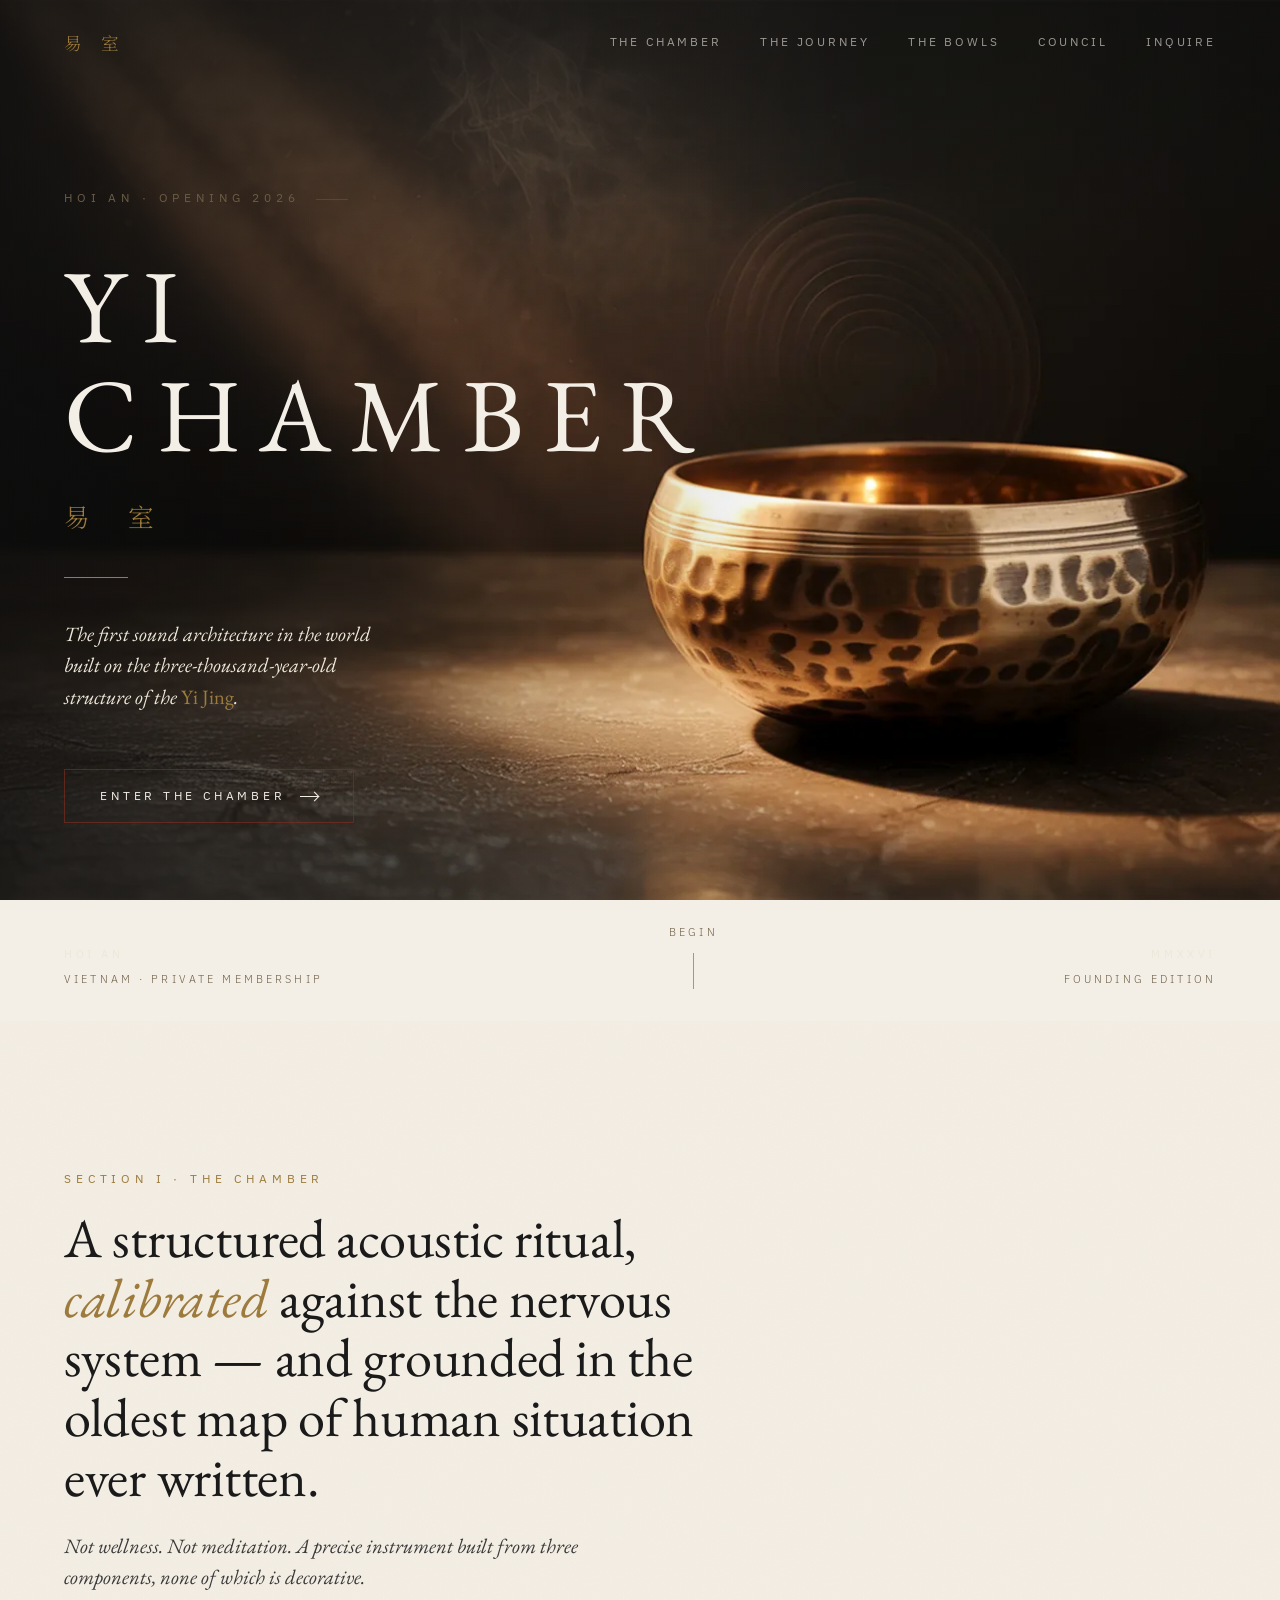
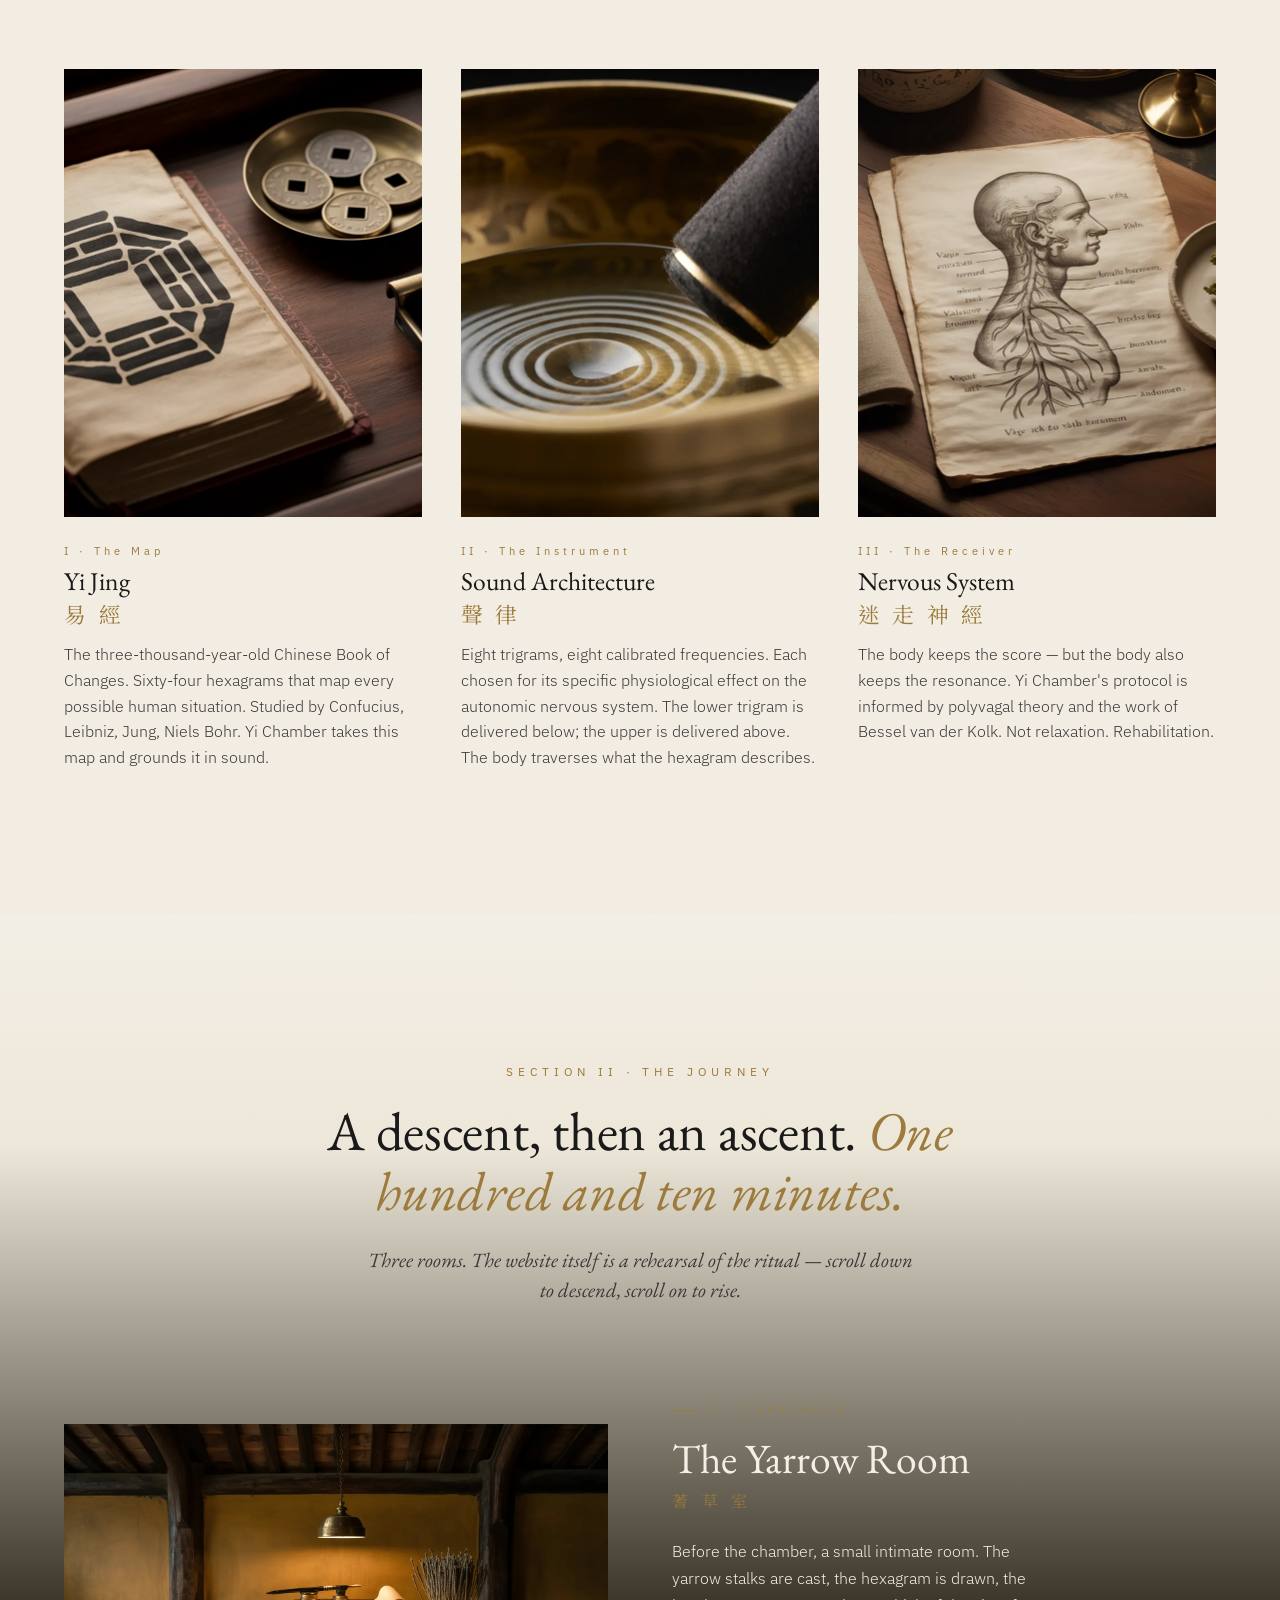
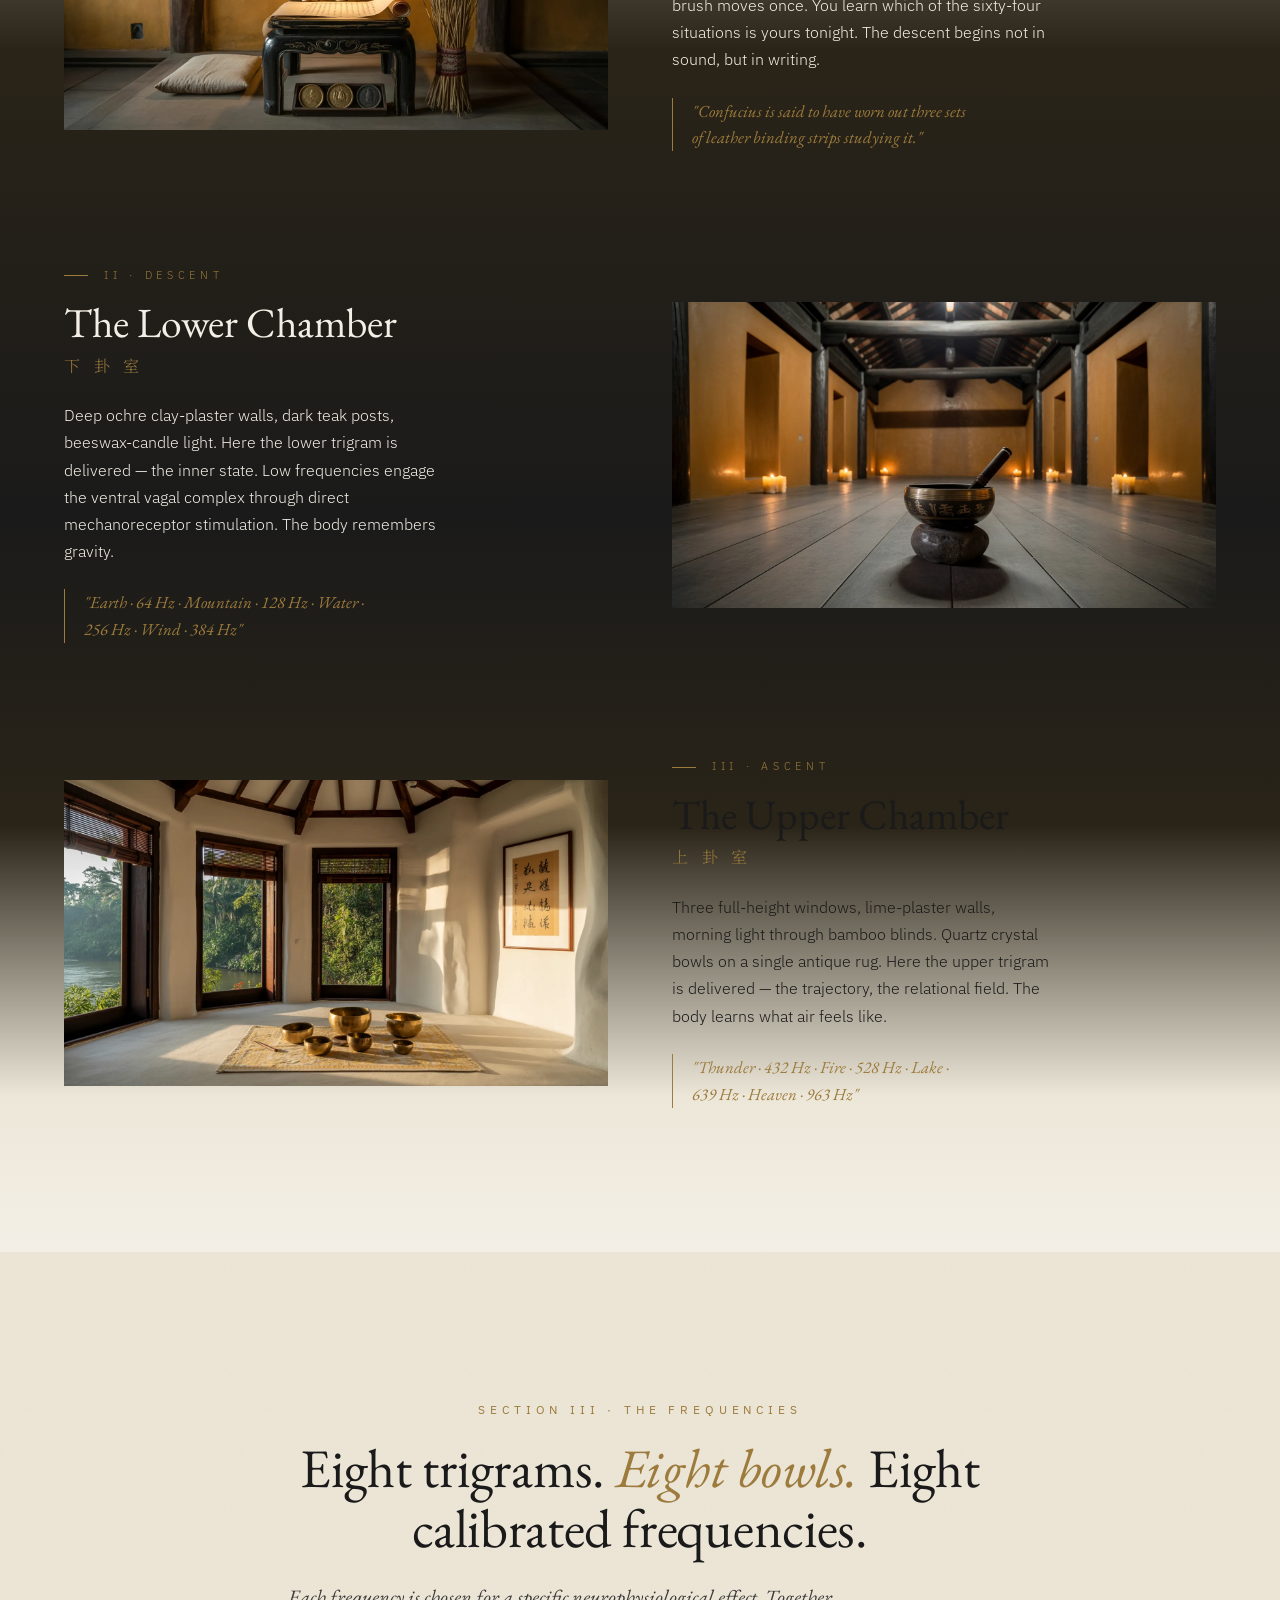
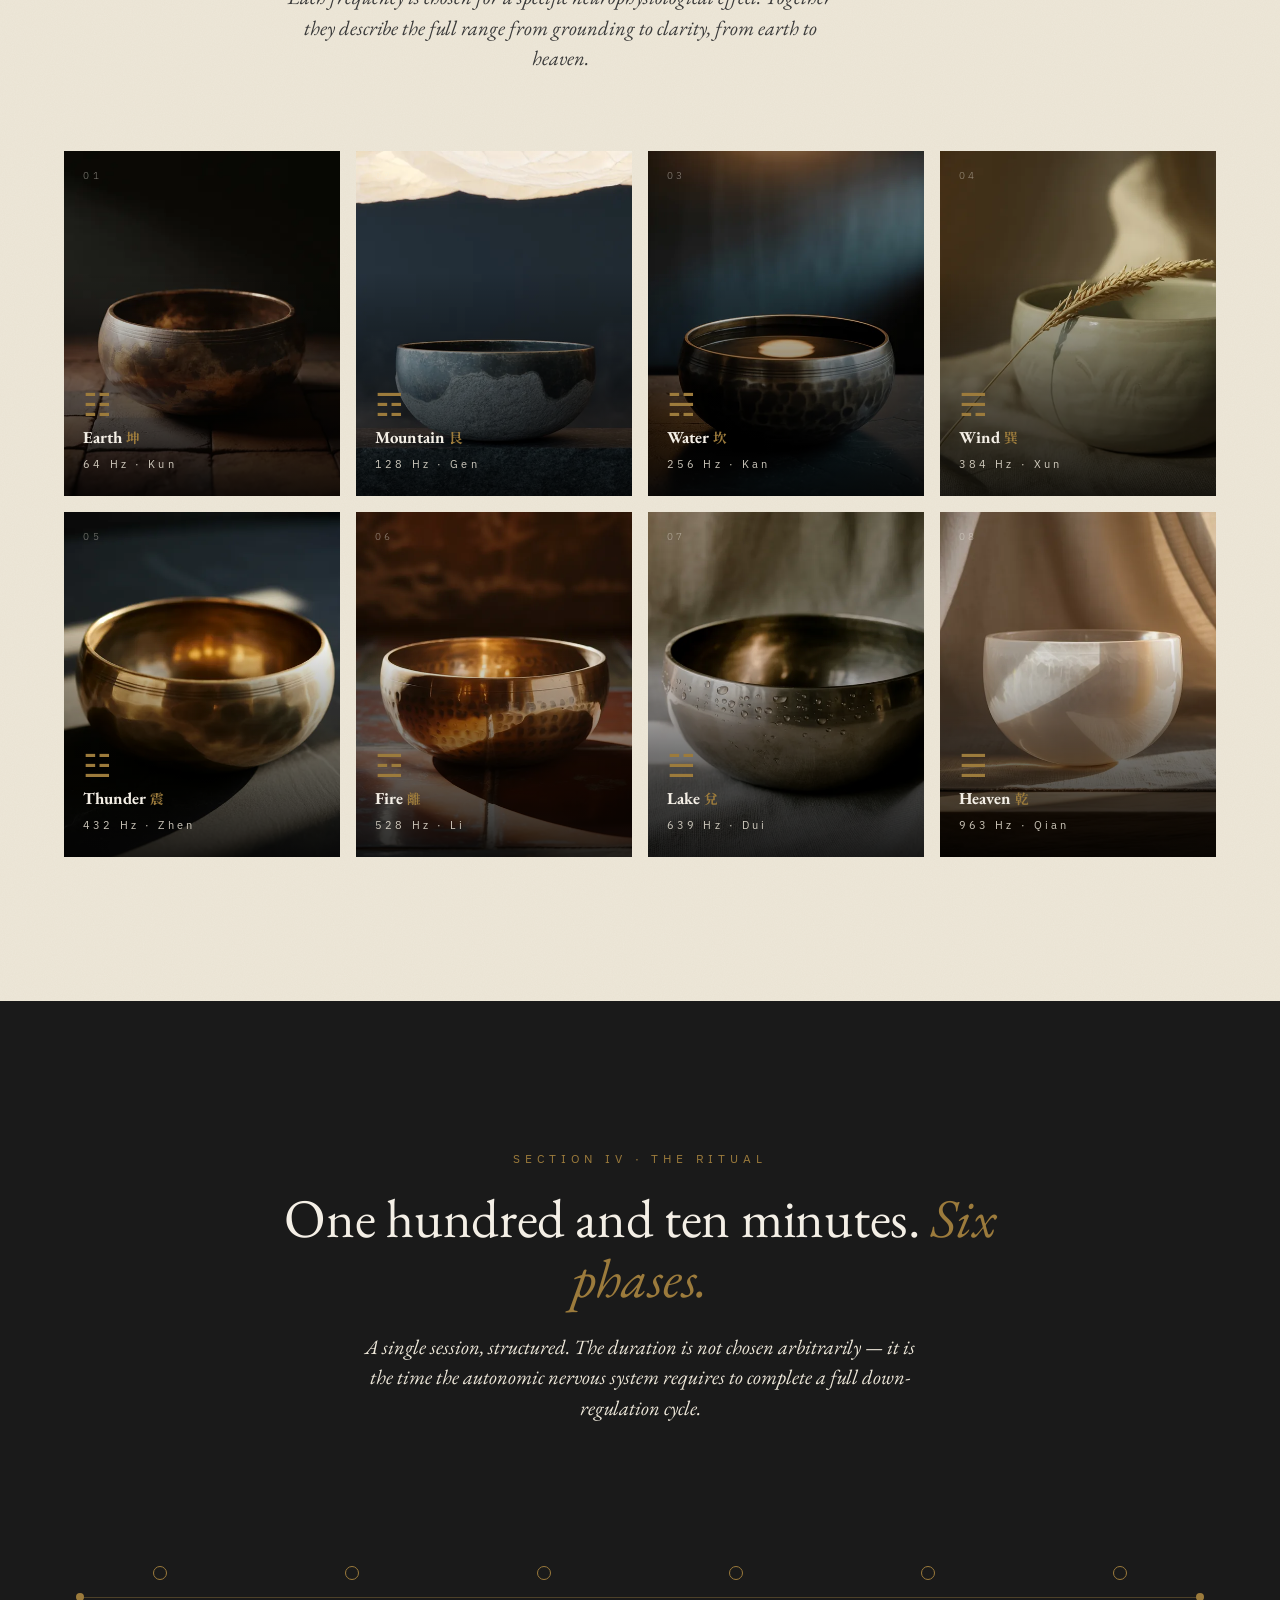
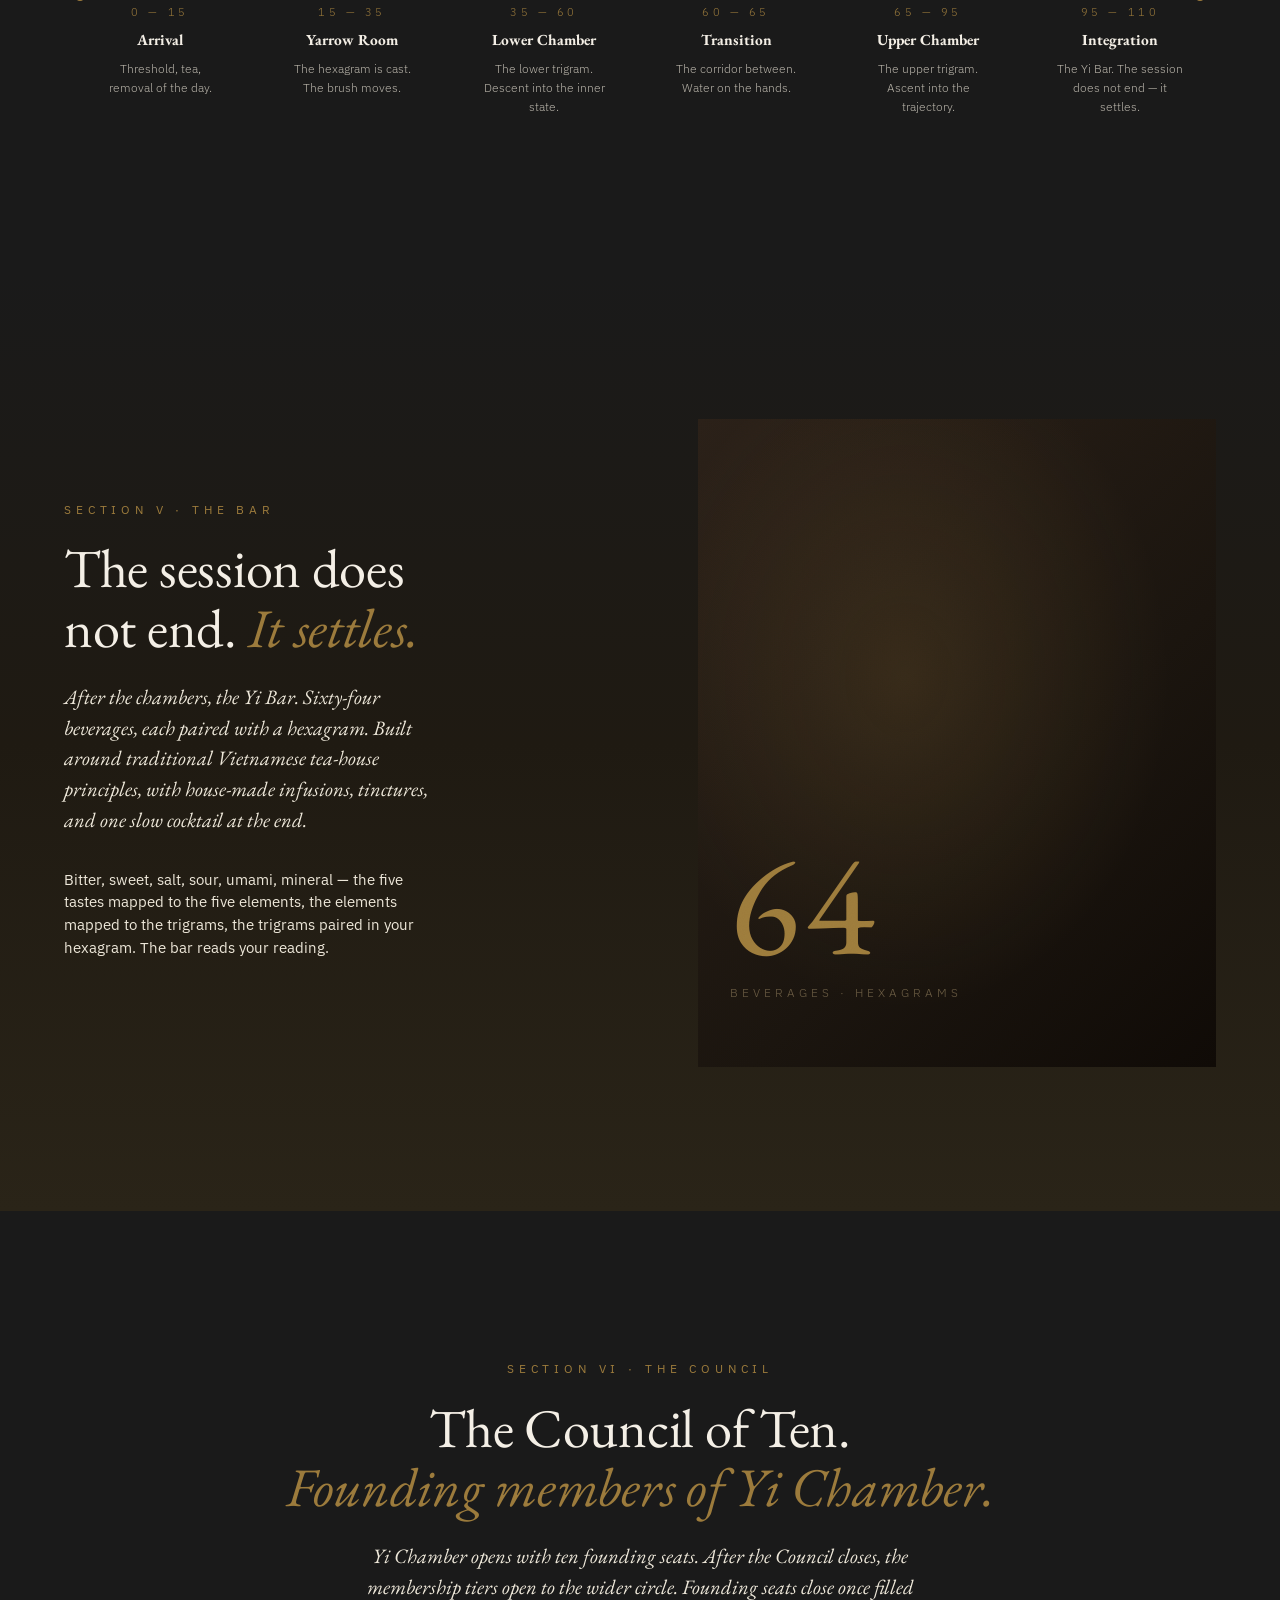
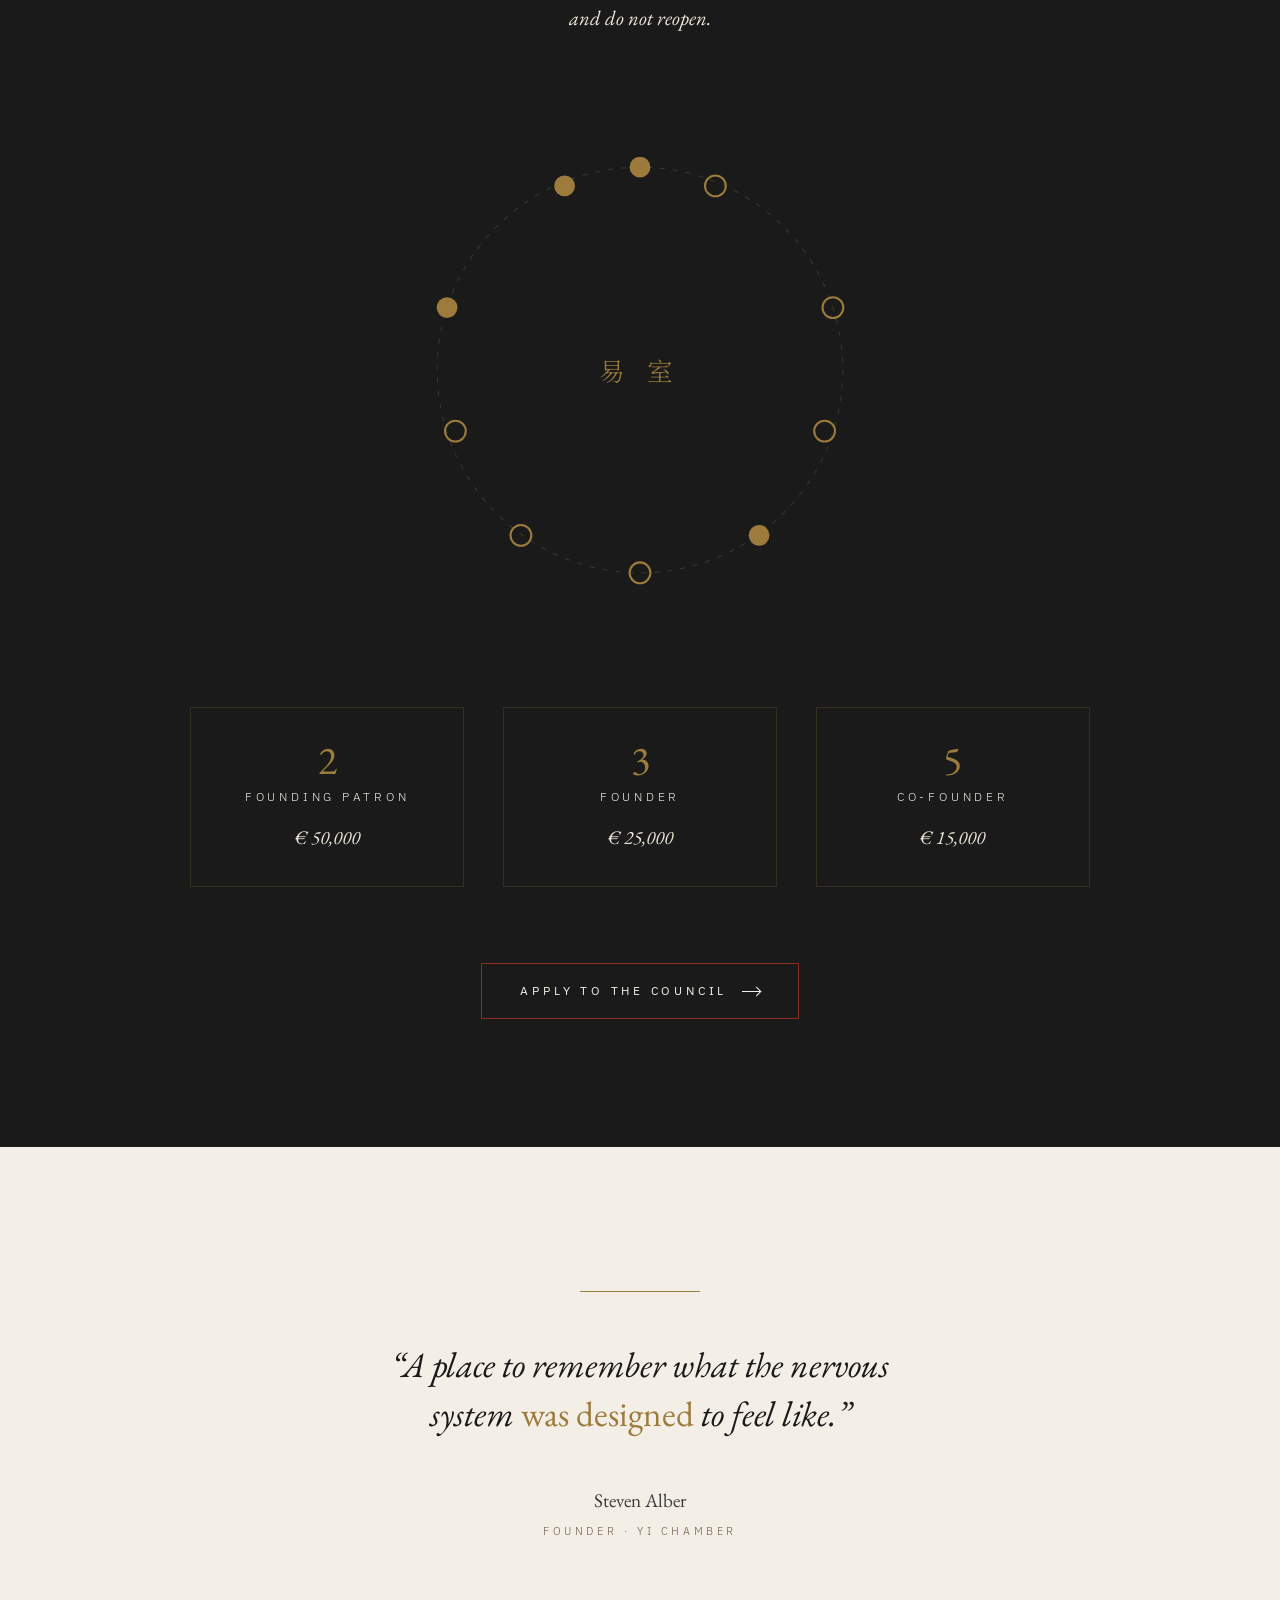
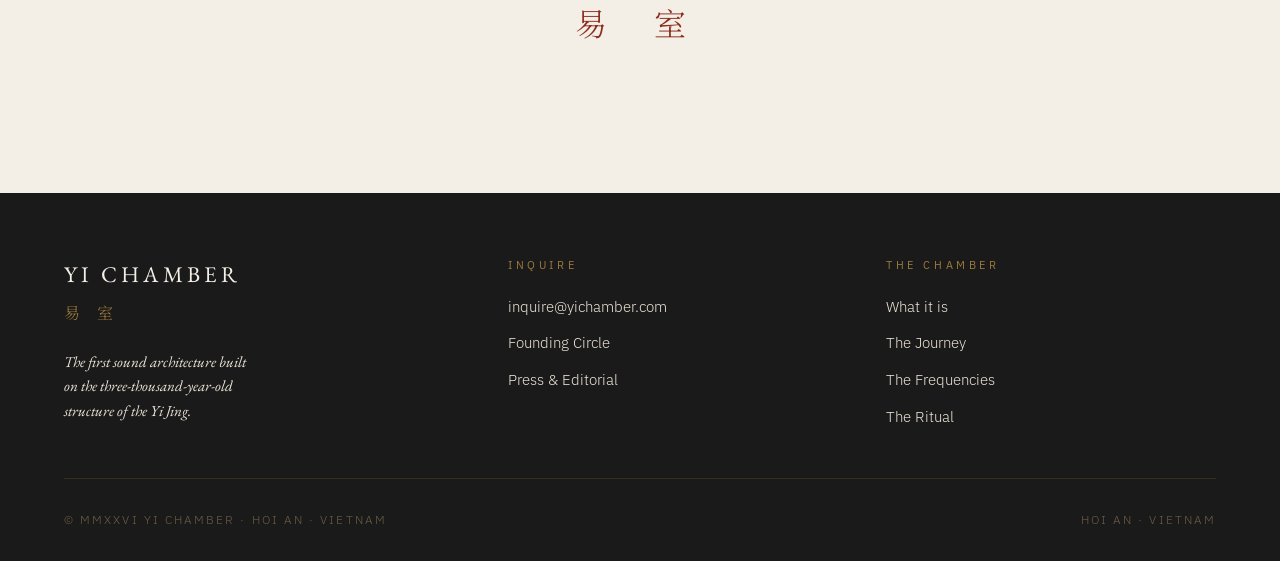
==== index.html @ 7d83fe5d "Update index.html" ====
<!DOCTYPE html>
<html lang="en">
<head>
<meta charset="UTF-8" />
<meta name="viewport" content="width=device-width, initial-scale=1.0" />

<title>Yi Chamber · The first sound architecture built on the Yi Jing</title>
<meta name="description" content="A private sound architecture in Hoi An, Vietnam. The first in the world built on the three-thousand-year-old structure of the Yi Jing. Opening 2026." />

<meta property="og:title" content="Yi Chamber · 易室" />
<meta property="og:description" content="The first sound architecture built on the Yi Jing. Hoi An, 2026." />
<meta property="og:image" content="https://yichamber.com/assets/images/hero-bowl.webp" />
<meta property="og:type" content="website" />
<meta property="og:url" content="https://yichamber.com" />
<link rel="canonical" href="https://yichamber.com/" />
<meta name="twitter:card" content="summary_large_image" />

<link rel="icon" type="image/png" sizes="32x32" href="/favicon-32.png" />
  <link rel="apple-touch-icon" sizes="180x180" href="/favicon-180.png" />

<link rel="preconnect" href="https://fonts.googleapis.com" />
<link rel="preconnect" href="https://fonts.gstatic.com" crossorigin />
<link href="https://fonts.googleapis.com/css2?family=EB+Garamond:ital,wght@0,400;0,500;1,400;1,500&family=IBM+Plex+Sans:wght@300;400;500&family=Noto+Serif+TC:wght@400;500;600&display=swap" rel="stylesheet" />

<style>
/* ========================================================================
   YI CHAMBER — Master Stylesheet
   Steven Alber · Yi Chamber · Hoi An · 2026
   ======================================================================== */
  /* Screen reader only utility — bulletproof, works inside flex/grid */
  .sr-only {
    position: absolute !important;
    width: 1px !important;
    height: 1px !important;
    padding: 0 !important;
    margin: -1px !important;
    overflow: hidden !important;
    clip: rect(0, 0, 0, 0) !important;
    clip-path: inset(50%) !important;
    white-space: nowrap !important;
    border: 0 !important;
    left: -10000px !important;
  }


/* ========================================================================
   DESIGN TOKENS
   ======================================================================== */
:root {
  /* Core palette per Brand Identity Guide */
  --ink:       #1A1A1A;
  --ink-deep:  #0F0F0F;
  --rice:      #F4EFE6;
  --bone:      #EDE7D9;
  --brass:     #9C7B3C;
  --brass-dim: #7A5F2D;
  --ochre:     #8B5E3C;
  --jade:      #4A5D4A;
  --cinnabar:  #8B2E1F;
  --graphite:  #3A3A3A;
  --patina:    #6B5D45;

  /* Typography stacks */
  --font-display: 'EB Garamond', 'Canela', Georgia, serif;
  --font-body:    'IBM Plex Sans', system-ui, sans-serif;
  --font-cjk:     'Noto Serif TC', 'EB Garamond', serif;

  /* Motion */
  --ease:     cubic-bezier(0.4, 0, 0.2, 1);
  --ease-out: cubic-bezier(0.16, 1, 0.3, 1);

  /* Rhythm */
  --section-pad-y: clamp(5rem, 12vw, 9rem);
  --section-pad-x: clamp(1.5rem, 5vw, 4rem);
  --max-content: 1280px;
}

/* ========================================================================
   RESET + BASE
   ======================================================================== */
*, *::before, *::after { box-sizing: border-box; }
html, body { margin: 0; padding: 0; }
html { scroll-behavior: smooth; }
body {
  font-family: var(--font-body);
  font-weight: 300;
  color: var(--ink);
  background: var(--rice);
  -webkit-font-smoothing: antialiased;
  -moz-osx-font-smoothing: grayscale;
  text-rendering: optimizeLegibility;
  overflow-x: hidden;
  line-height: 1.6;
}
img { max-width: 100%; height: auto; display: block; }
a { color: inherit; text-decoration: none; }

/* Selection */
::selection { background: var(--brass); color: var(--rice); }

/* ========================================================================
   UTILITY — paper grain texture (used as overlay in light sections)
   ======================================================================== */
.grain {
  position: absolute;
  inset: 0;
  z-index: 2;
  pointer-events: none;
  opacity: 0.06;
  mix-blend-mode: multiply;
  background-image: url("data:image/svg+xml;utf8,<svg xmlns='http://www.w3.org/2000/svg' width='240' height='240'><filter id='n'><feTurbulence type='fractalNoise' baseFrequency='0.9' numOctaves='2' stitchTiles='stitch'/><feColorMatrix values='0 0 0 0 0.55  0 0 0 0 0.45  0 0 0 0 0.27  0 0 0 1 0'/></filter><rect width='100%25' height='100%25' filter='url(%23n)'/></svg>");
}
.grain--dark {
  opacity: 0.08;
  mix-blend-mode: overlay;
}

/* ========================================================================
   GLOBAL TOP BAR — fixed, semi-transparent, becomes solid on scroll
   ======================================================================== */
.topbar {
  position: fixed;
  top: 0;
  left: 0;
  right: 0;
  z-index: 100;
  padding: clamp(1.1rem, 2.5vw, 1.8rem) var(--section-pad-x);
  display: flex;
  justify-content: space-between;
  align-items: center;
  background: transparent;
  transition: background 600ms var(--ease), backdrop-filter 600ms var(--ease);
}
.topbar.is-scrolled {
  background: rgba(244, 239, 230, 0.92);
  backdrop-filter: blur(12px);
  -webkit-backdrop-filter: blur(12px);
  border-bottom: 1px solid rgba(156, 123, 60, 0.15);
}
.topbar__seal {
  font-family: var(--font-cjk);
  font-size: 1.1rem;
  color: var(--brass);
  letter-spacing: 0.4em;
  user-select: none;
  transition: color 400ms var(--ease);
}
.topbar.is-light .topbar__seal { color: var(--brass); }
.topbar.is-dark .topbar__seal  { color: var(--brass); }

.topbar__nav {
  display: flex;
  gap: clamp(1.25rem, 3vw, 2.5rem);
  font-family: var(--font-body);
  font-size: 0.74rem;
  font-weight: 400;
  letter-spacing: 0.24em;
  text-transform: uppercase;
}
.topbar.is-light .topbar__nav a { color: rgba(26, 26, 26, 0.65); }
.topbar.is-dark .topbar__nav a  { color: rgba(244, 239, 230, 0.6); }
.topbar.is-scrolled .topbar__nav a { color: rgba(26, 26, 26, 0.7); }
.topbar__nav a {
  position: relative;
  transition: color 500ms var(--ease);
}
.topbar__nav a:hover { color: var(--brass); }
.topbar__nav a::after {
  content: '';
  position: absolute;
  left: 0;
  bottom: -6px;
  width: 0;
  height: 1px;
  background: var(--brass);
  transition: width 500ms var(--ease);
}
.topbar__nav a:hover::after { width: 100%; }

@media (max-width: 720px) {
  .topbar__nav { gap: 1.1rem; }
  .topbar__nav a { font-size: 0.66rem; letter-spacing: 0.18em; }
  /* Mobile: hide some nav links */
  .topbar__nav a:nth-child(2),
  .topbar__nav a:nth-child(3) { display: none; }
}

/* ========================================================================
   SECTION 1 — HERO (THRESHOLD)
   ======================================================================== */
.hero {
  position: relative;
  min-height: 100vh;
  min-height: 100dvh;
  width: 100%;
  background-color: var(--ink-deep);
  overflow: hidden;
  display: flex;
  flex-direction: column;
  isolation: isolate;
}

/* Background image — IMG_4239 hero bowl */
.hero__image {
  position: absolute;
  inset: 0;
  z-index: 0;
  background-image:
    /* Vignette layer to deepen edges & ensure wordmark legibility */
    radial-gradient(ellipse 110% 90% at 60% 65%, rgba(0,0,0,0) 30%, rgba(15,15,15,0.55) 100%),
    /* Top fade for topbar legibility */
    linear-gradient(180deg, rgba(15,15,15,0.5) 0%, rgba(15,15,15,0) 25%),
    /* Left fade so wordmark sits in pure ink */
    linear-gradient(90deg, rgba(15,15,15,0.65) 0%, rgba(15,15,15,0.15) 45%, rgba(15,15,15,0) 65%),
    url('assets/images/hero-bowl.webp');
  background-size: cover;
  background-position: center;
  background-repeat: no-repeat;
}
@supports (background-image: url('x.webp')) {
  .hero__image {
    background-image:
      radial-gradient(ellipse 110% 90% at 60% 65%, rgba(0,0,0,0) 30%, rgba(15,15,15,0.55) 100%),
      linear-gradient(180deg, rgba(15,15,15,0.5) 0%, rgba(15,15,15,0) 25%),
      linear-gradient(90deg, rgba(15,15,15,0.65) 0%, rgba(15,15,15,0.15) 45%, rgba(15,15,15,0) 65%),
      url('assets/images/hero-bowl.webp');
  }
}

.hero__grain {
  position: absolute;
  inset: 0;
  z-index: 1;
  pointer-events: none;
  opacity: 0.08;
  mix-blend-mode: overlay;
  background-image: url("data:image/svg+xml;utf8,<svg xmlns='http://www.w3.org/2000/svg' width='240' height='240'><filter id='n'><feTurbulence type='fractalNoise' baseFrequency='0.9' numOctaves='2' stitchTiles='stitch'/><feColorMatrix values='0 0 0 0 0.6  0 0 0 0 0.5  0 0 0 0 0.3  0 0 0 1 0'/></filter><rect width='100%25' height='100%25' filter='url(%23n)'/></svg>");
}

.hero__inner {
  position: relative;
  z-index: 10;
  flex: 1;
  display: grid;
  grid-template-rows: auto 1fr auto;
  width: 100%;
  padding-top: clamp(5rem, 10vw, 7rem);
}

.hero__center {
  display: flex;
  flex-direction: column;
  justify-content: center;
  align-items: flex-start;
  padding: 2rem var(--section-pad-x);
  max-width: 720px;
}

.hero__overline {
  font-family: var(--font-body);
  font-size: 0.72rem;
  font-weight: 400;
  letter-spacing: 0.42em;
  text-transform: uppercase;
  color: var(--patina);
  margin-bottom: clamp(2rem, 5vw, 3rem);
  opacity: 0;
  animation: fade-up 1000ms var(--ease-out) 600ms forwards;
}
.hero__overline span {
  display: inline-block;
  padding-right: 1rem;
  position: relative;
}
.hero__overline span::after {
  content: '';
  position: absolute;
  top: 50%;
  left: 100%;
  width: 32px;
  height: 1px;
  background: var(--patina);
  opacity: 0.5;
}

.hero__wordmark {
  font-family: var(--font-display);
  font-weight: 400;
  font-size: clamp(2.8rem, 9vw, 6.5rem);
  line-height: 0.95;
  letter-spacing: 0.16em;
  color: var(--rice);
  margin: 0;
  text-transform: uppercase;
  display: flex;
  flex-direction: column;
  gap: 0.1em;
}
.hero__wordmark .word {
  display: inline-flex;
  gap: 0.02em;
  overflow: hidden;
}
.hero__wordmark .letter {
  display: inline-block;
  opacity: 0;
  transform: translateY(0.5em);
  animation: wordmark-rise 1400ms cubic-bezier(0.16, 1, 0.3, 1) forwards;
}
@keyframes wordmark-rise {
  0% {
    opacity: 0;
    transform: translateY(0.5em);
  }
  100% {
    opacity: 1;
    transform: translateY(0);
  }
}

.hero__seal {
  font-family: var(--font-cjk);
  font-size: clamp(1.2rem, 2vw, 1.7rem);
  color: var(--brass);
  letter-spacing: 0.6em;
  margin-top: clamp(1.5rem, 3vw, 2rem);
  opacity: 0;
  animation: fade-up 1400ms var(--ease-out) 1800ms forwards;
}

.hero__rule {
  width: clamp(3rem, 5vw, 4rem);
  height: 1px;
  background: var(--brass);
  margin: clamp(1.8rem, 4vw, 2.5rem) 0;
  opacity: 0;
  animation: fade-in 1200ms var(--ease) 2200ms forwards;
}

.hero__statement {
  font-family: var(--font-display);
  font-style: italic;
  font-weight: 400;
  font-size: clamp(1.05rem, 1.6vw, 1.4rem);
  line-height: 1.55;
  color: var(--bone);
  max-width: 32ch;
  margin: 0;
  opacity: 0;
  animation: fade-up 1200ms var(--ease-out) 2400ms forwards;
}
.hero__statement em {
  font-style: normal;
  color: var(--brass);
}

.hero__cta-wrap {
  margin-top: clamp(2.5rem, 5vw, 3.5rem);
  opacity: 0;
  animation: fade-up 1200ms var(--ease-out) 2800ms forwards;
}
.hero__cta {
  display: inline-flex;
  align-items: center;
  gap: 0.9rem;
  font-family: var(--font-body);
  font-size: 0.74rem;
  font-weight: 400;
  letter-spacing: 0.32em;
  text-transform: uppercase;
  color: var(--rice);
  background: transparent;
  border: 1px solid rgba(139, 46, 31, 0.6);
  padding: 1.05rem 2.2rem 1rem;
  cursor: pointer;
  position: relative;
  transition: all 600ms var(--ease);
  overflow: hidden;
  isolation: isolate;
}
.hero__cta::before {
  content: '';
  position: absolute;
  inset: 0;
  background: var(--cinnabar);
  transform: translateY(101%);
  transition: transform 600ms var(--ease);
  z-index: -1;
}
.hero__cta:hover { border-color: var(--cinnabar); }
.hero__cta:hover::before { transform: translateY(0); }
.hero__cta-arrow {
  display: inline-block;
  width: 18px;
  height: 1px;
  background: currentColor;
  position: relative;
  transition: transform 600ms var(--ease);
}
.hero__cta-arrow::after {
  content: '';
  position: absolute;
  right: 0;
  top: -3px;
  width: 7px;
  height: 7px;
  border-right: 1px solid currentColor;
  border-bottom: 1px solid currentColor;
  transform: rotate(-45deg);
}
.hero__cta:hover .hero__cta-arrow { transform: translateX(4px); }

.hero__footer {
  padding: 1.5rem var(--section-pad-x) 2rem;
  display: flex;
  justify-content: space-between;
  align-items: flex-end;
  font-family: var(--font-body);
  font-size: 0.7rem;
  letter-spacing: 0.28em;
  text-transform: uppercase;
  color: var(--patina);
  opacity: 0;
  animation: fade-in 1200ms var(--ease) 3200ms forwards;
}
.hero__location, .hero__edition { line-height: 1.8; }
.hero__location strong, .hero__edition strong {
  color: var(--bone);
  font-weight: 400;
  letter-spacing: 0.32em;
  display: block;
  margin-bottom: 0.3rem;
}
.hero__edition { text-align: right; }
.hero__scroll {
  display: flex;
  flex-direction: column;
  align-items: center;
  gap: 0.7rem;
}
.hero__scroll-line {
  width: 1px;
  height: 36px;
  background: rgba(107, 93, 69, 0.6);
  position: relative;
  overflow: hidden;
}
.hero__scroll-line::after {
  content: '';
  position: absolute;
  left: 0; top: -50%;
  width: 100%;
  height: 50%;
  background: var(--brass);
  animation: scroll-drip 2.4s var(--ease) infinite;
}
@keyframes scroll-drip {
  0% { top: -50%; }
  100% { top: 100%; }
}

@media (max-width: 720px) {
  .hero__footer {
    flex-direction: column;
    align-items: center;
    gap: 1.5rem;
    text-align: center;
  }
  .hero__edition { text-align: center; }
  .hero__image {
    background-image:
      radial-gradient(ellipse 130% 90% at 65% 60%, rgba(0,0,0,0) 25%, rgba(15,15,15,0.65) 100%),
      linear-gradient(180deg, rgba(15,15,15,0.55) 0%, rgba(15,15,15,0) 30%),
      linear-gradient(180deg, rgba(15,15,15,0) 55%, rgba(15,15,15,0.55) 100%),
      url('assets/images/hero-bowl.webp');
  }
}

/* ========================================================================
   GENERIC SECTION SCAFFOLDING
   ======================================================================== */
.section {
  position: relative;
  padding: var(--section-pad-y) var(--section-pad-x);
  isolation: isolate;
}
.section--light { background: var(--rice); color: var(--ink); }
.section--bone  { background: var(--bone); color: var(--ink); }
.section--dark  { background: var(--ink); color: var(--rice); }

.section__inner {
  max-width: var(--max-content);
  margin: 0 auto;
  position: relative;
  z-index: 5;
}

.section__overline {
  font-family: var(--font-body);
  font-size: 0.72rem;
  font-weight: 400;
  letter-spacing: 0.42em;
  text-transform: uppercase;
  color: var(--brass);
  margin-bottom: 1.2rem;
  display: inline-block;
}
.section--dark .section__overline { color: var(--brass); }

.section__title {
  font-family: var(--font-display);
  font-weight: 400;
  font-size: clamp(2rem, 5vw, 3.4rem);
  line-height: 1.1;
  letter-spacing: -0.005em;
  margin: 0 0 1.5rem;
  color: inherit;
}
.section__title em {
  font-style: italic;
  color: var(--brass);
}

.section__lede {
  font-family: var(--font-display);
  font-style: italic;
  font-weight: 400;
  font-size: clamp(1.1rem, 1.6vw, 1.35rem);
  line-height: 1.5;
  color: var(--graphite);
  max-width: 56ch;
  margin: 0 0 3rem;
}
.section--dark .section__lede { color: var(--bone); }

/* ========================================================================
   SECTION 2 — WHAT IT IS  (3 columns)
   ======================================================================== */
.s2 { background: var(--rice); }
.s2__header { margin-bottom: clamp(3rem, 6vw, 5rem); max-width: 720px; }

.s2__grid {
  display: grid;
  grid-template-columns: repeat(3, 1fr);
  gap: clamp(1.5rem, 3vw, 2.5rem);
}
@media (max-width: 920px) {
  .s2__grid { grid-template-columns: 1fr; gap: 3rem; }
}

.s2__card {
  display: flex;
  flex-direction: column;
}
.s2__card-image {
  aspect-ratio: 4 / 5;
  background: var(--bone);
  overflow: hidden;
  position: relative;
  margin-bottom: 1.6rem;
}
.s2__card-image img {
  width: 100%;
  height: 100%;
  object-fit: cover;
  transition: transform 1400ms var(--ease);
}
.s2__card:hover .s2__card-image img { transform: scale(1.03); }
.s2__card-number {
  font-family: var(--font-body);
  font-size: 0.7rem;
  font-weight: 400;
  letter-spacing: 0.36em;
  color: var(--brass);
  margin-bottom: 0.4rem;
}
.s2__card-title {
  font-family: var(--font-display);
  font-weight: 400;
  font-size: clamp(1.4rem, 2vw, 1.75rem);
  line-height: 1.15;
  margin: 0 0 1rem;
  color: var(--ink);
}
.s2__card-title-cjk {
  font-family: var(--font-cjk);
  display: block;
  font-size: 0.85em;
  color: var(--brass);
  margin-top: 0.3rem;
  letter-spacing: 0.15em;
}
.s2__card-body {
  font-family: var(--font-body);
  font-size: 0.97rem;
  line-height: 1.65;
  color: var(--graphite);
  margin: 0;
}

/* ========================================================================
   SECTION 3 — THE JOURNEY (DESCENT)
   ======================================================================== */
.s3 {
  background: linear-gradient(180deg,
    var(--rice) 0%,
    var(--bone) 12%,
    #2A2418 38%,
    var(--ink) 62%,
    #2A2418 78%,
    var(--bone) 92%,
    var(--rice) 100%);
  color: var(--rice);
  padding-top: var(--section-pad-y);
  padding-bottom: var(--section-pad-y);
}
.s3__header {
  max-width: 720px;
  margin: 0 auto clamp(4rem, 8vw, 6rem);
  text-align: center;
  color: var(--ink);
}
.s3__header .section__overline { color: var(--brass); }
.s3__header .section__title { color: var(--ink); }
.s3__header .section__lede { color: var(--graphite); margin-left: auto; margin-right: auto; }

.s3__panels {
  display: flex;
  flex-direction: column;
  gap: clamp(4rem, 9vw, 8rem);
}

.s3__panel {
  display: grid;
  grid-template-columns: 1fr 1fr;
  gap: clamp(2rem, 5vw, 5rem);
  align-items: center;
  max-width: var(--max-content);
  margin: 0 auto;
}
.s3__panel--reverse .s3__panel-image { order: 2; }
.s3__panel--reverse .s3__panel-text  { order: 1; }

@media (max-width: 920px) {
  .s3__panel,
  .s3__panel--reverse {
    grid-template-columns: 1fr;
  }
  .s3__panel--reverse .s3__panel-image { order: 1; }
  .s3__panel--reverse .s3__panel-text  { order: 2; }
}

.s3__panel-image {
  aspect-ratio: 16 / 9;
  overflow: hidden;
  background: var(--ink);
  position: relative;
}
.s3__panel-image img {
  width: 100%;
  height: 100%;
  object-fit: cover;
}
.s3__panel-image--placeholder {
  background: linear-gradient(135deg, var(--bone) 0%, #D8CCB0 50%, var(--bone) 100%);
  display: flex;
  align-items: center;
  justify-content: center;
}
.s3__panel-image--placeholder::before {
  content: 'Upper Chamber';
  font-family: var(--font-display);
  font-style: italic;
  color: var(--patina);
  font-size: 1.1rem;
  letter-spacing: 0.1em;
}

.s3__panel-step {
  font-family: var(--font-body);
  font-size: 0.7rem;
  letter-spacing: 0.42em;
  text-transform: uppercase;
  color: var(--brass);
  margin-bottom: 1rem;
  display: flex;
  align-items: center;
  gap: 1rem;
}
.s3__panel-step::before {
  content: '';
  display: block;
  width: 24px;
  height: 1px;
  background: var(--brass);
}

.s3__panel-title {
  font-family: var(--font-display);
  font-weight: 400;
  font-size: clamp(1.8rem, 3.5vw, 2.6rem);
  line-height: 1.1;
  margin: 0 0 0.4rem;
}
.s3__panel-title-cjk {
  font-family: var(--font-cjk);
  font-size: 1rem;
  letter-spacing: 0.3em;
  color: var(--brass);
  margin-bottom: 1.5rem;
  display: block;
}

.s3__panel-body {
  font-family: var(--font-body);
  font-size: 1rem;
  line-height: 1.7;
  max-width: 38ch;
  margin: 0 0 1.5rem;
}
.s3__panel--dark .s3__panel-title,
.s3__panel--dark .s3__panel-body { color: var(--rice); }
.s3__panel--dark .s3__panel-step,
.s3__panel--dark .s3__panel-title-cjk { color: var(--brass); }
.s3__panel--light .s3__panel-title,
.s3__panel--light .s3__panel-body { color: var(--ink); }
.s3__panel--light .s3__panel-step { color: var(--brass); }
.s3__panel--light .s3__panel-title-cjk { color: var(--brass); }
.s3__panel--light .s3__panel-quote { color: var(--brass); border-left-color: var(--brass); }

.s3__panel-quote {
  font-family: var(--font-display);
  font-style: italic;
  font-size: 1.05rem;
  color: var(--brass);
  border-left: 1px solid var(--brass);
  padding-left: 1.2rem;
  margin: 0;
  max-width: 38ch;
}

/* ========================================================================
   SECTION 4 — THE BOWLS / 8 FREQUENCIES
   ======================================================================== */
.s4 { background: var(--bone); }
.s4__header { max-width: 720px; margin: 0 auto clamp(3rem, 6vw, 5rem); text-align: center; }

.s4__grid {
  display: grid;
  grid-template-columns: repeat(4, 1fr);
  gap: clamp(0.6rem, 1.2vw, 1rem);
}
@media (max-width: 920px) { .s4__grid { grid-template-columns: repeat(2, 1fr); } }

.s4__cell {
  position: relative;
  aspect-ratio: 4 / 5;
  background: linear-gradient(135deg, var(--ink) 0%, #2A2418 100%);
  overflow: hidden;
  cursor: pointer;
  isolation: isolate;
  transition: transform 700ms var(--ease);
}
.s4__cell:hover { transform: translateY(-4px); }
.s4__cell picture {
  position: absolute;
  inset: 0;
  z-index: 1;
}
.s4__cell img {
  width: 100%; height: 100%; object-fit: cover;
  transition: transform 1200ms var(--ease), opacity 700ms var(--ease);
  position: absolute;
  inset: 0;
  z-index: 1;
}
.s4__cell picture {
  position: absolute;
  inset: 0;
  display: block;
  z-index: 1;
}
.s4__cell:hover img { transform: scale(1.04); }

/* Placeholder gradients per trigram, matching prompt mood */
.s4__cell--earth    { background: radial-gradient(ellipse at center, #3A2A1F 0%, #1A1410 70%); }
.s4__cell--mountain { background: radial-gradient(ellipse at center, #3D3D44 0%, #1F1F25 70%); }
.s4__cell--water    { background: radial-gradient(ellipse at center, #1A2530 0%, #0A0F1A 70%); }
.s4__cell--wind     { background: radial-gradient(ellipse at center, #525951 0%, #2A2E2A 70%); }
.s4__cell--thunder  { background: radial-gradient(ellipse at center, #4D3A1F 0%, #1F1810 70%); }
.s4__cell--fire     { background: radial-gradient(ellipse at center, #5B3825 0%, #2A1810 70%); }
.s4__cell--lake     { background: radial-gradient(ellipse at center, #45424A 0%, #25232A 70%); }
.s4__cell--heaven   { background: radial-gradient(ellipse at center, #6B5A3A 0%, #3D3320 70%); }

.s4__cell-overlay {
  position: absolute;
  inset: 0;
  z-index: 3;
  display: flex;
  flex-direction: column;
  justify-content: flex-end;
  padding: 1.4rem 1.2rem;
  background: linear-gradient(180deg, transparent 0%, transparent 35%, rgba(0,0,0,0.55) 70%, rgba(0,0,0,0.85) 100%);
  color: var(--rice);
}
.s4__cell-trigram {
  font-family: var(--font-cjk);
  font-size: 2rem;
  line-height: 1;
  color: var(--brass);
  margin-bottom: 0.6rem;
  display: block;
}
.s4__cell-name {
  font-family: var(--font-display);
  font-size: 1.05rem;
  line-height: 1.2;
  color: var(--rice);
  margin: 0 0 0.15rem;
}
.s4__cell-name-cjk {
  font-family: var(--font-cjk);
  font-size: 0.85rem;
  color: var(--brass);
  letter-spacing: 0.15em;
}
.s4__cell-freq {
  font-family: var(--font-body);
  font-size: 0.7rem;
  font-weight: 400;
  letter-spacing: 0.28em;
  color: var(--bone);
  margin-top: 0.4rem;
  opacity: 0.85;
}

/* Top-left position marker */
.s4__cell-pos {
  position: absolute;
  top: 1rem;
  left: 1.2rem;
  z-index: 3;
  font-family: var(--font-body);
  font-size: 0.65rem;
  letter-spacing: 0.32em;
  color: rgba(244, 239, 230, 0.5);
}

/* ========================================================================
   SECTION 5 — THE RITUAL (timeline)
   ======================================================================== */
.s5 { background: var(--ink); color: var(--rice); }
.s5__header { max-width: 720px; margin: 0 auto clamp(3rem, 6vw, 5rem); text-align: center; }
.s5__header .section__title { color: var(--rice); }
.s5__header .section__lede { color: var(--bone); margin-left: auto; margin-right: auto; }

.s5__timeline {
  position: relative;
  padding: 2rem 0 1rem;
  max-width: var(--max-content);
  margin: 0 auto;
}
/* Horizontal axis */
.s5__axis {
  position: relative;
  height: 1px;
  background: rgba(156, 123, 60, 0.4);
  margin: 4rem 1rem 0;
}
.s5__axis::before, .s5__axis::after {
  content: '';
  position: absolute;
  top: 50%;
  width: 8px;
  height: 8px;
  border-radius: 50%;
  background: var(--brass);
  transform: translateY(-50%);
}
.s5__axis::before { left: -4px; }
.s5__axis::after  { right: -4px; }

.s5__phases {
  display: grid;
  grid-template-columns: repeat(6, 1fr);
  gap: 0;
  margin-top: -2rem;
  position: relative;
}
.s5__phase {
  display: flex;
  flex-direction: column;
  align-items: center;
  padding: 0 0.5rem;
  position: relative;
  text-align: center;
}
.s5__phase::before {
  content: '';
  width: 14px;
  height: 14px;
  border-radius: 50%;
  background: var(--ink);
  border: 1px solid var(--brass);
  margin-bottom: 1.5rem;
  transition: all 500ms var(--ease);
}
.s5__phase:hover::before {
  background: var(--brass);
  transform: scale(1.3);
}
.s5__phase-time {
  font-family: var(--font-body);
  font-size: 0.7rem;
  letter-spacing: 0.32em;
  color: var(--brass);
  margin-bottom: 0.6rem;
}
.s5__phase-title {
  font-family: var(--font-display);
  font-size: clamp(0.95rem, 1.2vw, 1.1rem);
  color: var(--rice);
  margin: 0 0 0.6rem;
  line-height: 1.2;
}
.s5__phase-body {
  font-family: var(--font-body);
  font-size: 0.78rem;
  line-height: 1.5;
  color: var(--bone);
  opacity: 0.75;
  max-width: 18ch;
  margin: 0 auto;
}

@media (max-width: 920px) {
  .s5__axis { display: none; }
  .s5__phases {
    grid-template-columns: 1fr;
    gap: 2.5rem;
    margin-top: 2rem;
  }
  .s5__phase {
    border-left: 1px solid var(--brass);
    padding-left: 1.5rem;
    align-items: flex-start;
    text-align: left;
  }
  .s5__phase::before {
    position: absolute;
    left: -7px;
    top: 0;
    margin-bottom: 0;
  }
  .s5__phase-body { max-width: none; }
}

/* ========================================================================
   SECTION 6 — YI BAR
   ======================================================================== */
.s6 {
  background: linear-gradient(180deg, var(--ink) 0%, #1F1A12 50%, #2A2418 100%);
  color: var(--rice);
}
.s6__inner { display: grid; grid-template-columns: 1.1fr 1fr; gap: clamp(2rem, 5vw, 5rem); align-items: center; }
@media (max-width: 920px) { .s6__inner { grid-template-columns: 1fr; } }
.s6__text { max-width: 38ch; }
.s6__text .section__title { color: var(--rice); }
.s6__text .section__lede { color: var(--bone); margin-bottom: 2rem; }
.s6__visual {
  aspect-ratio: 4/5;
  background:
    radial-gradient(ellipse at 40% 40%, rgba(156,123,60,0.18) 0%, transparent 60%),
    linear-gradient(135deg, #2A2018 0%, #1A140E 60%, #0F0A06 100%);
  position: relative;
  overflow: hidden;
}
.s6__visual::after {
  content: '';
  position: absolute;
  inset: 0;
  background: url("data:image/svg+xml;utf8,<svg xmlns='http://www.w3.org/2000/svg' width='240' height='240'><filter id='n'><feTurbulence type='fractalNoise' baseFrequency='0.9' numOctaves='2' stitchTiles='stitch'/><feColorMatrix values='0 0 0 0 0.6  0 0 0 0 0.5  0 0 0 0 0.3  0 0 0 1 0'/></filter><rect width='100%25' height='100%25' filter='url(%23n)'/></svg>");
  opacity: 0.08;
  mix-blend-mode: overlay;
}
.s6__count {
  font-family: var(--font-display);
  font-size: clamp(4rem, 12vw, 9rem);
  color: var(--brass);
  line-height: 1;
  letter-spacing: 0.04em;
  margin: 0 0 0.5rem;
}
.s6__count-meta {
  font-family: var(--font-body);
  font-size: 0.78rem;
  letter-spacing: 0.32em;
  text-transform: uppercase;
  color: var(--patina);
  margin-bottom: 2rem;
}

/* ========================================================================
   SECTION 7 — COUNCIL OF TEN
   ======================================================================== */
.s7 { background: var(--ink); color: var(--rice); padding-bottom: calc(var(--section-pad-y) - 1rem); }
.s7__header { max-width: 720px; margin: 0 auto clamp(3rem, 6vw, 5rem); text-align: center; }
.s7__header .section__title { color: var(--rice); }
.s7__header .section__lede { color: var(--bone); margin-left: auto; margin-right: auto; }

.s7__circle {
  position: relative;
  width: clamp(320px, 50vw, 520px);
  aspect-ratio: 1;
  margin: 0 auto clamp(3rem, 6vw, 5rem);
}
.s7__circle-svg {
  width: 100%;
  height: 100%;
  display: block;
}
.s7__circle-center {
  position: absolute;
  top: 50%;
  left: 50%;
  transform: translate(-50%, -50%);
  font-family: var(--font-cjk);
  font-size: 1.6rem;
  color: var(--brass);
  letter-spacing: 0.3em;
}

.s7__tiers {
  display: grid;
  grid-template-columns: repeat(3, 1fr);
  gap: clamp(1.5rem, 3vw, 2.5rem);
  max-width: 900px;
  margin: 0 auto;
}
@media (max-width: 720px) { .s7__tiers { grid-template-columns: 1fr; } }
.s7__tier {
  text-align: center;
  padding: 2rem 1.2rem;
  border: 1px solid rgba(156, 123, 60, 0.2);
  transition: border 500ms var(--ease), background 500ms var(--ease);
}
.s7__tier:hover {
  border-color: var(--brass);
  background: rgba(156, 123, 60, 0.04);
}
.s7__tier-count {
  font-family: var(--font-display);
  font-size: 2.5rem;
  color: var(--brass);
  line-height: 1;
  margin-bottom: 0.5rem;
}
.s7__tier-name {
  font-family: var(--font-body);
  font-size: 0.74rem;
  letter-spacing: 0.32em;
  text-transform: uppercase;
  color: var(--rice);
  margin-bottom: 1rem;
}
.s7__tier-price {
  font-family: var(--font-display);
  font-style: italic;
  font-size: 1.2rem;
  color: var(--bone);
}

.s7__cta-wrap {
  text-align: center;
  margin-top: clamp(3rem, 6vw, 5rem);
}
.s7__cta {
  display: inline-flex;
  align-items: center;
  gap: 0.9rem;
  font-family: var(--font-body);
  font-size: 0.74rem;
  font-weight: 400;
  letter-spacing: 0.32em;
  text-transform: uppercase;
  color: var(--rice);
  background: transparent;
  border: 1px solid var(--cinnabar);
  padding: 1.1rem 2.4rem 1.05rem;
  cursor: pointer;
  position: relative;
  transition: all 600ms var(--ease);
  overflow: hidden;
  isolation: isolate;
}
.s7__cta::before {
  content: ''; position: absolute; inset: 0;
  background: var(--cinnabar);
  transform: translateY(101%);
  transition: transform 600ms var(--ease);
  z-index: -1;
}
.s7__cta:hover::before { transform: translateY(0); }

/* ========================================================================
   SECTION 8 — CLOSING / FOUNDER NOTE
   ======================================================================== */
.s8 {
  background: var(--rice);
  text-align: center;
  position: relative;
}
.s8__visual {
  width: clamp(80px, 12vw, 120px);
  height: 1px;
  background: var(--brass);
  margin: 0 auto 3rem;
}
.s8__quote {
  font-family: var(--font-display);
  font-style: italic;
  font-weight: 400;
  font-size: clamp(1.4rem, 3vw, 2.2rem);
  line-height: 1.4;
  color: var(--ink);
  max-width: 32ch;
  margin: 0 auto 3rem;
}
.s8__quote em { color: var(--brass); font-style: normal; }
.s8__sig {
  font-family: var(--font-display);
  font-size: 1.2rem;
  color: var(--graphite);
  margin-bottom: 0.4rem;
}
.s8__sig-meta {
  font-family: var(--font-body);
  font-size: 0.7rem;
  letter-spacing: 0.32em;
  text-transform: uppercase;
  color: var(--patina);
  margin-bottom: 3.5rem;
}
.s8__seal {
  font-family: var(--font-cjk);
  font-size: 2rem;
  letter-spacing: 0.6em;
  color: var(--cinnabar);
}

/* ========================================================================
   FOOTER
   ======================================================================== */
.footer {
  background: var(--ink);
  color: var(--bone);
  padding: 4rem var(--section-pad-x) 2rem;
}
.footer__inner {
  max-width: var(--max-content);
  margin: 0 auto;
  display: grid;
  grid-template-columns: 1.2fr 1fr 1fr;
  gap: 3rem;
  margin-bottom: 3rem;
}
@media (max-width: 720px) { .footer__inner { grid-template-columns: 1fr; gap: 2rem; } }
.footer__brand-name {
  font-family: var(--font-display);
  font-size: 1.4rem;
  letter-spacing: 0.18em;
  color: var(--rice);
  margin: 0 0 0.5rem;
}
.footer__brand-cjk {
  font-family: var(--font-cjk);
  color: var(--brass);
  letter-spacing: 0.4em;
  font-size: 1rem;
  margin-bottom: 1.5rem;
  display: block;
}
.footer__brand-tag {
  font-family: var(--font-display);
  font-style: italic;
  font-size: 0.95rem;
  color: var(--bone);
  max-width: 28ch;
  margin: 0;
}
.footer__col h4 {
  font-family: var(--font-body);
  font-size: 0.7rem;
  font-weight: 400;
  letter-spacing: 0.32em;
  text-transform: uppercase;
  color: var(--brass);
  margin: 0 0 1.2rem;
}
.footer__col ul {
  list-style: none;
  padding: 0;
  margin: 0;
  display: flex;
  flex-direction: column;
  gap: 0.7rem;
}
.footer__col a {
  font-family: var(--font-body);
  font-size: 0.92rem;
  color: var(--bone);
  transition: color 400ms var(--ease);
}
.footer__col a:hover { color: var(--brass); }
.footer__bottom {
  max-width: var(--max-content);
  margin: 0 auto;
  padding-top: 2rem;
  border-top: 1px solid rgba(156, 123, 60, 0.2);
  display: flex;
  justify-content: space-between;
  font-family: var(--font-body);
  font-size: 0.72rem;
  letter-spacing: 0.18em;
  text-transform: uppercase;
  color: var(--patina);
}
@media (max-width: 720px) {
  .footer__bottom { flex-direction: column; gap: 0.8rem; text-align: center; }
}

/* ========================================================================
   SHARED ANIMATIONS + UTILITIES
   ======================================================================== */
@keyframes fade-in { to { opacity: 1; } }
@keyframes fade-up {
  from { opacity: 0; transform: translateY(20px); }
  to   { opacity: 1; transform: translateY(0); }
}

/* Scroll-reveal: classes added via JS */
.reveal {
  opacity: 0;
  transform: translateY(28px);
  transition: opacity 1100ms var(--ease-out), transform 1100ms var(--ease-out);
}
.reveal.is-visible {
  opacity: 1;
  transform: translateY(0);
}
.reveal--delay-1 { transition-delay: 150ms; }
.reveal--delay-2 { transition-delay: 300ms; }
.reveal--delay-3 { transition-delay: 450ms; }

/* Reduced motion */
@media (prefers-reduced-motion: reduce) {
  *, *::before, *::after {
    animation-duration: 0.01ms !important;
    animation-iteration-count: 1 !important;
    transition-duration: 0.01ms !important;
  }
  .hero__wordmark .letter,
  .hero__overline,
  .hero__seal,
  .hero__rule,
  .hero__statement,
  .hero__cta-wrap,
  .hero__footer,
  .reveal { opacity: 1; transform: none; }
}

</style>

<script type="application/ld+json">
{
  "@context": "https://schema.org",
  "@type": "Place",
  "name": "Yi Chamber",
  "alternateName": "易室",
  "description": "The first sound architecture built on the 3,000-year-old structure of the Yi Jing. Hoi An, Vietnam. Opening 2026.",
  "url": "https://yichamber.com/",
  "image": "https://yichamber.com/assets/images/hero-bowl.webp",
  "address": {
    "@type": "PostalAddress",
    "addressLocality": "Hoi An",
    "addressCountry": "VN"
  },
  "founder": {
    "@type": "Person",
    "name": "Steven Alber"
  }
}
</script>
</head>
<body>

<!-- ============================================================
     TOPBAR — fixed
     ============================================================ -->
<header class="topbar is-dark">
  <a href="#" class="topbar__seal" aria-label="Yi Chamber">易 室</a>
  <nav class="topbar__nav" aria-label="Primary">
    <a href="#what">The Chamber</a>
    <a href="#journey">The Journey</a>
    <a href="#bowls">The Bowls</a>
    <a href="#council">Council</a>
    <a href="#contact">Inquire</a>
  </nav>
</header>

<main>

<!-- ============================================================
     SECTION 1 — HERO (THRESHOLD)
     ============================================================ -->
<section class="hero" aria-label="Yi Chamber">
  <div class="hero__image" aria-hidden="true"></div>
  <div class="hero__grain" aria-hidden="true"></div>

  <div class="hero__inner">

    <div></div>

    <div class="hero__center">
      <div class="hero__overline">
        <span>Hoi An &middot; Opening 2026</span>
      </div>

      <h1 class="hero__wordmark" aria-label="Yi Chamber"><span class="sr-only">Yi Chamber</span>
        <span class="word" aria-hidden="true">
          <span class="letter" style="animation-delay: 600ms">Y</span><span class="letter" style="animation-delay: 660ms">I</span>
        </span>
        <span class="word" aria-hidden="true">
          <span class="letter" style="animation-delay: 800ms">C</span><span class="letter" style="animation-delay: 860ms">H</span><span class="letter" style="animation-delay: 920ms">A</span><span class="letter" style="animation-delay: 980ms">M</span><span class="letter" style="animation-delay: 1040ms">B</span><span class="letter" style="animation-delay: 1100ms">E</span><span class="letter" style="animation-delay: 1160ms">R</span>
        </span>
      </h1>

      <div class="hero__seal" aria-hidden="true">易 室</div>

      <div class="hero__rule" aria-hidden="true"></div>

      <p class="hero__statement">
        The first sound architecture in the world built on the three-thousand-year-old structure of the <em>Yi Jing</em>.
      </p>

      <div class="hero__cta-wrap">
        <a href="#what" class="hero__cta">
          <span>Enter the Chamber</span>
          <span class="hero__cta-arrow" aria-hidden="true"></span>
        </a>
      </div>
    </div>
</main>


    <footer class="hero__footer">
      <div class="hero__location">
        <strong>Hoi An</strong>
        Vietnam &middot; private membership
      </div>
      <a href="#what" class="hero__scroll" aria-label="Scroll to begin">
        <span>Begin</span>
        <span class="hero__scroll-line" aria-hidden="true"></span>
      </a>
      <div class="hero__edition">
        <strong>MMXXVI</strong>
        Founding edition
      </div>
    </footer>

  </div>
</section>

<!-- ============================================================
     SECTION 2 — WHAT IT IS
     ============================================================ -->
<section id="what" class="section s2">
  <div class="grain"></div>
  <div class="section__inner">

    <div class="s2__header reveal">
      <div class="section__overline">Section I &middot; The Chamber</div>
      <h2 class="section__title">A structured acoustic ritual, <em>calibrated</em> against the nervous system &mdash; and grounded in the oldest map of human situation ever written.</h2>
      <p class="section__lede">Not wellness. Not meditation. A precise instrument built from three components, none of which is decorative.</p>
    </div>

    <div class="s2__grid">

      <article class="s2__card reveal">
        <div class="s2__card-image">
          <img src="assets/images/s2-yijing.webp" alt="An open Yi Jing showing the eight trigrams, with antique Chinese coins and a calligraphic brush on a dark teak table." loading="lazy" />
        </div>
        <div class="s2__card-number">I &middot; The Map</div>
        <h3 class="s2__card-title">Yi Jing<span class="s2__card-title-cjk">易 經</span></h3>
        <p class="s2__card-body">The three-thousand-year-old Chinese Book of Changes. Sixty-four hexagrams that map every possible human situation. Studied by Confucius, Leibniz, Jung, Niels Bohr. Yi Chamber takes this map and grounds it in sound.</p>
      </article>

      <article class="s2__card reveal reveal--delay-1">
        <div class="s2__card-image">
          <img src="assets/images/s2-sound.webp" alt="Macro view of a bronze singing bowl rim with concentric resonance ripples visible on the water surface." loading="lazy" />
        </div>
        <div class="s2__card-number">II &middot; The Instrument</div>
        <h3 class="s2__card-title">Sound Architecture<span class="s2__card-title-cjk">聲 律</span></h3>
        <p class="s2__card-body">Eight trigrams, eight calibrated frequencies. Each chosen for its specific physiological effect on the autonomic nervous system. The lower trigram is delivered below; the upper is delivered above. The body traverses what the hexagram describes.</p>
      </article>

      <article class="s2__card reveal reveal--delay-2">
        <div class="s2__card-image">
          <img src="assets/images/s2-nervous.webp" alt="An 18th-century-style anatomical illustration of the vagus nerve on aged rice paper, beside a brass tuning fork." loading="lazy" />
        </div>
        <div class="s2__card-number">III &middot; The Receiver</div>
        <h3 class="s2__card-title">Nervous System<span class="s2__card-title-cjk">迷 走 神 經</span></h3>
        <p class="s2__card-body">The body keeps the score &mdash; but the body also keeps the resonance. Yi Chamber's protocol is informed by polyvagal theory and the work of Bessel van der Kolk. Not relaxation. Rehabilitation.</p>
      </article>

    </div>
  </div>
</section>

<!-- ============================================================
     SECTION 3 — THE JOURNEY (DESCENT)
     ============================================================ -->
<section id="journey" class="section s3">
  <div class="section__inner">

    <div class="s3__header reveal">
      <div class="section__overline">Section II &middot; The Journey</div>
      <h2 class="section__title">A descent, then an ascent. <em>One hundred and ten minutes.</em></h2>
      <p class="section__lede">Three rooms. The website itself is a rehearsal of the ritual &mdash; scroll down to descend, scroll on to rise.</p>
    </div>

    <div class="s3__panels">

      <!-- Panel 1 — Yarrow Room -->
      <article class="s3__panel s3__panel--dark reveal">
        <div class="s3__panel-image">
          <img src="assets/images/s3-yarrow.webp" alt="A black-lacquered Vietnamese table beneath a brass pendant lamp, with a rice-paper scroll, calligraphy brush, yarrow stalks, and Chinese coins." loading="lazy" />
        </div>
        <div class="s3__panel-text">
          <div class="s3__panel-step">I &middot; Threshold</div>
          <h3 class="s3__panel-title">The Yarrow Room</h3>
          <span class="s3__panel-title-cjk">蓍 草 室</span>
          <p class="s3__panel-body">Before the chamber, a small intimate room. The yarrow stalks are cast, the hexagram is drawn, the brush moves once. You learn which of the sixty-four situations is yours tonight. The descent begins not in sound, but in writing.</p>
          <blockquote class="s3__panel-quote">"Confucius is said to have worn out three sets of leather binding strips studying it."</blockquote>
        </div>
      </article>

      <!-- Panel 2 — Lower Chamber -->
      <article class="s3__panel s3__panel--reverse s3__panel--dark reveal">
        <div class="s3__panel-image">
          <img src="assets/images/s3-lower.webp" alt="The Lower Chamber: an immersive sound room with deep ochre clay walls, dark teak posts, candle-lit niches and a single bowl on a stone plinth." loading="lazy" />
        </div>
        <div class="s3__panel-text">
          <div class="s3__panel-step">II &middot; Descent</div>
          <h3 class="s3__panel-title">The Lower Chamber</h3>
          <span class="s3__panel-title-cjk">下 卦 室</span>
          <p class="s3__panel-body">Deep ochre clay-plaster walls, dark teak posts, beeswax-candle light. Here the lower trigram is delivered &mdash; the inner state. Low frequencies engage the ventral vagal complex through direct mechanoreceptor stimulation. The body remembers gravity.</p>
          <blockquote class="s3__panel-quote">"Earth · 64&nbsp;Hz &middot; Mountain · 128&nbsp;Hz &middot; Water · 256&nbsp;Hz &middot; Wind · 384&nbsp;Hz"</blockquote>
        </div>
      </article>

      <!-- Panel 3 — Upper Chamber -->
      <article class="s3__panel s3__panel--light reveal">
        <div class="s3__panel-image">
          <img src="assets/images/s3-upper.webp" alt="The Upper Chamber: an airy elevated room with full-height windows overlooking river and jungle, white lime-plaster walls, bronze and quartz crystal bowls on a rug, calligraphy on the wall." loading="lazy" />
        </div>
        <div class="s3__panel-text">
          <div class="s3__panel-step">III &middot; Ascent</div>
          <h3 class="s3__panel-title">The Upper Chamber</h3>
          <span class="s3__panel-title-cjk">上 卦 室</span>
          <p class="s3__panel-body">Three full-height windows, lime-plaster walls, morning light through bamboo blinds. Quartz crystal bowls on a single antique rug. Here the upper trigram is delivered &mdash; the trajectory, the relational field. The body learns what air feels like.</p>
          <blockquote class="s3__panel-quote">"Thunder · 432&nbsp;Hz &middot; Fire · 528&nbsp;Hz &middot; Lake · 639&nbsp;Hz &middot; Heaven · 963&nbsp;Hz"</blockquote>
        </div>
      </article>

    </div>
  </div>
</section>

<!-- ============================================================
     SECTION 4 — THE BOWLS / 8 FREQUENCIES
     (placeholder gradients until Prompt 09-16 images arrive)
     ============================================================ -->
<section id="bowls" class="section s4">
  <div class="grain"></div>
  <div class="section__inner">

    <div class="s4__header reveal">
      <div class="section__overline">Section III &middot; The Frequencies</div>
      <h2 class="section__title">Eight trigrams. <em>Eight bowls.</em> Eight calibrated frequencies.</h2>
      <p class="section__lede">Each frequency is chosen for a specific neurophysiological effect. Together they describe the full range from grounding to clarity, from earth to heaven.</p>
    </div>

    <div class="s4__grid">

      <article class="s4__cell s4__cell--earth reveal">
        <img src="assets/images/bowl-01-earth.webp" alt="Earth bowl (Kun, 64 Hz) — a warm patinated bronze-clay bowl on ochre stone tile." loading="lazy" />
        <span class="s4__cell-pos">01</span>
        <div class="s4__cell-overlay">
          <span class="s4__cell-trigram">☷</span>
          <h3 class="s4__cell-name">Earth <span class="s4__cell-name-cjk">坤</span></h3>
          <div class="s4__cell-freq">64 Hz &middot; Kun</div>
        </div>
      </article>

      <article class="s4__cell s4__cell--mountain reveal reveal--delay-1">
        <img src="assets/images/bowl-02-mountain.webp" alt="Mountain bowl (Gen, 128 Hz) — a stone-bodied bowl on granite, cool morning fog." loading="lazy" />
        <span class="s4__cell-pos">02</span>
        <div class="s4__cell-overlay">
          <span class="s4__cell-trigram">☶</span>
          <h3 class="s4__cell-name">Mountain <span class="s4__cell-name-cjk">艮</span></h3>
          <div class="s4__cell-freq">128 Hz &middot; Gen</div>
        </div>
      </article>

      <article class="s4__cell s4__cell--water reveal reveal--delay-2">
        <img src="assets/images/bowl-03-water.webp" alt="Water bowl (Kan, 256 Hz) — a dark bronze bowl with still water reflecting a single overhead light." loading="lazy" />
        <span class="s4__cell-pos">03</span>
        <div class="s4__cell-overlay">
          <span class="s4__cell-trigram">☵</span>
          <h3 class="s4__cell-name">Water <span class="s4__cell-name-cjk">坎</span></h3>
          <div class="s4__cell-freq">256 Hz &middot; Kan</div>
        </div>
      </article>

      <article class="s4__cell s4__cell--wind reveal reveal--delay-3">
        <img src="assets/images/bowl-04-wind.webp" alt="Wind bowl (Xun, 384 Hz) — a pale celadon ceramic bowl on linen, dried grass leaning against it." loading="lazy" />
        <span class="s4__cell-pos">04</span>
        <div class="s4__cell-overlay">
          <span class="s4__cell-trigram">☴</span>
          <h3 class="s4__cell-name">Wind <span class="s4__cell-name-cjk">巽</span></h3>
          <div class="s4__cell-freq">384 Hz &middot; Xun</div>
        </div>
      </article>

      <article class="s4__cell s4__cell--thunder reveal">
        <img src="assets/images/bowl-05-thunder.webp" alt="Thunder bowl (Zhen, 432 Hz) — a burnished gold-bronze bowl on slate with a sharp diagonal light strike." loading="lazy" />
        <span class="s4__cell-pos">05</span>
        <div class="s4__cell-overlay">
          <span class="s4__cell-trigram">☳</span>
          <h3 class="s4__cell-name">Thunder <span class="s4__cell-name-cjk">震</span></h3>
          <div class="s4__cell-freq">432 Hz &middot; Zhen</div>
        </div>
      </article>

      <article class="s4__cell s4__cell--fire reveal reveal--delay-1">
        <img src="assets/images/bowl-06-fire.webp" alt="Fire bowl (Li, 528 Hz) — a copper bowl on terracotta tile with warm diagonal light." loading="lazy" />
        <span class="s4__cell-pos">06</span>
        <div class="s4__cell-overlay">
          <span class="s4__cell-trigram">☲</span>
          <h3 class="s4__cell-name">Fire <span class="s4__cell-name-cjk">離</span></h3>
          <div class="s4__cell-freq">528 Hz &middot; Li</div>
        </div>
      </article>

      <article class="s4__cell s4__cell--lake reveal reveal--delay-2">
        <img src="assets/images/bowl-07-lake.webp" alt="Lake bowl (Dui, 639 Hz) — a silver-finish bowl with water droplets on its surface, resting on pale linen." loading="lazy" />
        <span class="s4__cell-pos">07</span>
        <div class="s4__cell-overlay">
          <span class="s4__cell-trigram">☱</span>
          <h3 class="s4__cell-name">Lake <span class="s4__cell-name-cjk">兌</span></h3>
          <div class="s4__cell-freq">639 Hz &middot; Dui</div>
        </div>
      </article>

      <article class="s4__cell s4__cell--heaven reveal reveal--delay-3">
        <img src="assets/images/bowl-08-heaven.webp" alt="Heaven bowl (Qian, 963 Hz) — a luminous quartz crystal bowl with a brass rim in high-key morning light." loading="lazy" />
        <span class="s4__cell-pos">08</span>
        <div class="s4__cell-overlay">
          <span class="s4__cell-trigram">☰</span>
          <h3 class="s4__cell-name">Heaven <span class="s4__cell-name-cjk">乾</span></h3>
          <div class="s4__cell-freq">963 Hz &middot; Qian</div>
        </div>
      </article>

    </div>
  </div>
</section>

<!-- ============================================================
     SECTION 5 — THE RITUAL (110 min)
     ============================================================ -->
<section id="ritual" class="section s5">
  <div class="section__inner">

    <div class="s5__header reveal">
      <div class="section__overline">Section IV &middot; The Ritual</div>
      <h2 class="section__title">One hundred and ten minutes. <em>Six phases.</em></h2>
      <p class="section__lede">A single session, structured. The duration is not chosen arbitrarily &mdash; it is the time the autonomic nervous system requires to complete a full down-regulation cycle.</p>
    </div>

    <div class="s5__timeline reveal">
      <div class="s5__axis" aria-hidden="true"></div>
      <div class="s5__phases">
        <div class="s5__phase">
          <div class="s5__phase-time">0 — 15</div>
          <h3 class="s5__phase-title">Arrival</h3>
          <p class="s5__phase-body">Threshold, tea, removal of the day.</p>
        </div>
        <div class="s5__phase">
          <div class="s5__phase-time">15 — 35</div>
          <h3 class="s5__phase-title">Yarrow Room</h3>
          <p class="s5__phase-body">The hexagram is cast. The brush moves.</p>
        </div>
        <div class="s5__phase">
          <div class="s5__phase-time">35 — 60</div>
          <h3 class="s5__phase-title">Lower Chamber</h3>
          <p class="s5__phase-body">The lower trigram. Descent into the inner state.</p>
        </div>
        <div class="s5__phase">
          <div class="s5__phase-time">60 — 65</div>
          <h3 class="s5__phase-title">Transition</h3>
          <p class="s5__phase-body">The corridor between. Water on the hands.</p>
        </div>
        <div class="s5__phase">
          <div class="s5__phase-time">65 — 95</div>
          <h3 class="s5__phase-title">Upper Chamber</h3>
          <p class="s5__phase-body">The upper trigram. Ascent into the trajectory.</p>
        </div>
        <div class="s5__phase">
          <div class="s5__phase-time">95 — 110</div>
          <h3 class="s5__phase-title">Integration</h3>
          <p class="s5__phase-body">The Yi Bar. The session does not end &mdash; it settles.</p>
        </div>
      </div>
    </div>

  </div>
</section>

<!-- ============================================================
     SECTION 6 — YI BAR
     ============================================================ -->
<section id="bar" class="section s6">
  <div class="section__inner s6__inner">

    <div class="s6__text reveal">
      <div class="section__overline">Section V &middot; The Bar</div>
      <h2 class="section__title">The session does not end. <em>It settles.</em></h2>
      <p class="section__lede">After the chambers, the Yi Bar. Sixty-four beverages, each paired with a hexagram. Built around traditional Vietnamese tea-house principles, with house-made infusions, tinctures, and one slow cocktail at the end.</p>
      <p class="section__lede" style="font-style: normal; font-family: var(--font-body); font-size: 0.95rem; color: var(--bone);">Bitter, sweet, salt, sour, umami, mineral &mdash; the five tastes mapped to the five elements, the elements mapped to the trigrams, the trigrams paired in your hexagram. The bar reads your reading.</p>
    </div>

    <div class="s6__visual reveal reveal--delay-1" aria-hidden="true">
      <div style="position: absolute; bottom: 2rem; left: 2rem; right: 2rem;">
        <div class="s6__count">64</div>
        <div class="s6__count-meta">Beverages &middot; Hexagrams</div>
      </div>
    </div>

  </div>
</section>

<!-- ============================================================
     SECTION 7 — COUNCIL OF TEN
     ============================================================ -->
<section id="council" class="section s7">
  <div class="section__inner">

    <div class="s7__header reveal">
      <div class="section__overline">Section VI &middot; The Council</div>
      <h2 class="section__title">The Council of Ten.<br/><em>Founding members of Yi Chamber.</em></h2>
      <p class="section__lede">Yi Chamber opens with ten founding seats. After the Council closes, the membership tiers open to the wider circle. Founding seats close once filled and do not reopen.</p>
    </div>

    <div class="s7__circle reveal" aria-hidden="true">
      <!-- 10 dots arranged in a circle, with the 易室 seal in center -->
      <svg class="s7__circle-svg" viewBox="0 0 200 200" xmlns="http://www.w3.org/2000/svg">
        <circle cx="100" cy="100" r="78" fill="none" stroke="#6B5D45" stroke-width="0.4" stroke-dasharray="2 3" opacity="0.4"/>
        <!-- 10 dots, evenly distributed -->
        <g fill="#9C7B3C">
          <!-- positions calculated: angle = i * 36 degrees, starting from top -->
          <circle cx="100" cy="22" r="4"/>
          <circle cx="174.2" cy="76.0" r="4" fill="none" stroke="#9C7B3C" stroke-width="0.8"/>
          <circle cx="145.8" cy="163.6" r="4"/>
          <circle cx="54.2" cy="163.6" r="4" fill="none" stroke="#9C7B3C" stroke-width="0.8"/>
          <circle cx="25.8" cy="76.0" r="4"/>
          <circle cx="129.0" cy="29.2" r="4" fill="none" stroke="#9C7B3C" stroke-width="0.8"/>
          <circle cx="171.0" cy="123.5" r="4" fill="none" stroke="#9C7B3C" stroke-width="0.8"/>
          <circle cx="100" cy="178" r="4" fill="none" stroke="#9C7B3C" stroke-width="0.8"/>
          <circle cx="29.0" cy="123.5" r="4" fill="none" stroke="#9C7B3C" stroke-width="0.8"/>
          <circle cx="71.0" cy="29.2" r="4"/>
        </g>
      </svg>
      <div class="s7__circle-center">易 室</div>
    </div>

    <div class="s7__tiers">
      <article class="s7__tier reveal">
        <div class="s7__tier-count">2</div>
        <div class="s7__tier-name">Founding Patron</div>
        <div class="s7__tier-price">&euro; 50,000</div>
      </article>
      <article class="s7__tier reveal reveal--delay-1">
        <div class="s7__tier-count">3</div>
        <div class="s7__tier-name">Founder</div>
        <div class="s7__tier-price">&euro; 25,000</div>
      </article>
      <article class="s7__tier reveal reveal--delay-2">
        <div class="s7__tier-count">5</div>
        <div class="s7__tier-name">Co-Founder</div>
        <div class="s7__tier-price">&euro; 15,000</div>
      </article>
    </div>

    <div class="s7__cta-wrap reveal">
      <a href="#contact" class="s7__cta">
        <span>Apply to the Council</span>
        <span class="hero__cta-arrow" aria-hidden="true"></span>
      </a>
    </div>

  </div>
</section>

<!-- ============================================================
     SECTION 8 — CLOSING / FOUNDER NOTE
     ============================================================ -->
<section id="contact" class="section s8">
  <div class="section__inner">
    <div class="s8__visual reveal" aria-hidden="true"></div>
    <blockquote class="s8__quote reveal">
      &ldquo;A place to remember what the nervous system <em>was designed</em> to feel like.&rdquo;
    </blockquote>
    <div class="s8__sig reveal">Steven Alber</div>
    <div class="s8__sig-meta reveal">Founder &middot; Yi Chamber</div>
    <div class="s8__seal reveal" aria-label="Yi Shi seal">易 室</div>
  </div>
</section>

<!-- ============================================================
     FOOTER
     ============================================================ -->
<footer class="footer">
  <div class="footer__inner">

    <div class="footer__col">
      <div class="footer__brand-name">YI CHAMBER</div>
      <span class="footer__brand-cjk">易 室</span>
      <p class="footer__brand-tag">The first sound architecture built on the three-thousand-year-old structure of the Yi Jing.</p>
    </div>

    <div class="footer__col">
      <h4>Inquire</h4>
      <ul>
        <li><a href="mailto:inquire@yichamber.com">inquire@yichamber.com</a></li>
        <li><a href="#council">Founding Circle</a></li>
        <li><a href="#contact">Press &amp; Editorial</a></li>
      </ul>
    </div>

    <div class="footer__col">
      <h4>The Chamber</h4>
      <ul>
        <li><a href="#what">What it is</a></li>
        <li><a href="#journey">The Journey</a></li>
        <li><a href="#bowls">The Frequencies</a></li>
        <li><a href="#ritual">The Ritual</a></li>
      </ul>
    </div>

  </div>

  <div class="footer__bottom">
    <div>&copy; MMXXVI Yi Chamber &middot; Hoi An &middot; Vietnam</div>
    <div>Hoi An &middot; Vietnam</div>
  </div>
</footer>

<script>
/* ========================================================================
   YI CHAMBER — Minimal JS
   No framework, no dependencies. Pure vanilla.
   ======================================================================== */

(function () {
  'use strict';

  // ------------------------------------------------------------------------
  // 1. Topbar scroll state
  //    - Adds .is-scrolled when user has scrolled past hero
  //    - Toggles .is-light / .is-dark based on section background
  // ------------------------------------------------------------------------
  const topbar = document.querySelector('.topbar');
  const hero   = document.querySelector('.hero');

  function updateTopbar() {
    if (!topbar || !hero) return;
    const heroBottom = hero.getBoundingClientRect().bottom;
    const isPastHero = heroBottom < 80;
    topbar.classList.toggle('is-scrolled', isPastHero);

    // Determine background color of section currently under the topbar
    // by sampling the element at y=40px from top-center
    const probe = document.elementFromPoint(window.innerWidth / 2, (document.querySelector(".topbar")?.offsetHeight || 60) + 10);
    if (!probe) return;
    const section = probe.closest('.section, .hero, .footer');
    if (!section) return;

    const isDarkSection =
      section.classList.contains('hero') ||
      section.classList.contains('section--dark') ||
      section.classList.contains('s3') ||
      section.classList.contains('s5') ||
      section.classList.contains('s6') ||
      section.classList.contains('s7') ||
      section.classList.contains('footer');

    if (topbar.classList.contains('is-scrolled')) {
      topbar.classList.remove('is-dark');
      topbar.classList.add('is-light');
    } else if (isDarkSection) {
      topbar.classList.remove('is-light');
      topbar.classList.add('is-dark');
    } else {
      topbar.classList.remove('is-dark');
      topbar.classList.add('is-light');
    }
  }
  updateTopbar();
  window.addEventListener('scroll', updateTopbar, { passive: true });
  window.addEventListener('resize', updateTopbar);

  // ------------------------------------------------------------------------
  // 2. Reveal-on-scroll: elements with .reveal fade up when they enter view
  // ------------------------------------------------------------------------
  if ('IntersectionObserver' in window) {
    const io = new IntersectionObserver(
      (entries) => {
        entries.forEach((entry) => {
          if (entry.isIntersecting) {
            entry.target.classList.add('is-visible');
            io.unobserve(entry.target);
          }
        });
      },
      { threshold: 0.12, rootMargin: '0px 0px -60px 0px' }
    );
    document.querySelectorAll('.reveal').forEach((el) => io.observe(el));
  } else {
    // Fallback: reveal everything immediately
    document.querySelectorAll('.reveal').forEach((el) => el.classList.add('is-visible'));
  }

  // ------------------------------------------------------------------------
  // 3. Smooth scroll for in-page anchors (CSS does this via scroll-behavior;
  //    this is a small enhancement that offsets for fixed topbar)
  // ------------------------------------------------------------------------
  document.querySelectorAll('a[href^="#"]').forEach((a) => {
    a.addEventListener('click', (e) => {
      const id = a.getAttribute('href');
      if (id === '#' || id.length < 2) return;
      const target = document.querySelector(id);
      if (!target) return;
      e.preventDefault();
      const offset = 60;
      const y = target.getBoundingClientRect().top + window.pageYOffset - offset;
      window.scrollTo({ top: y, behavior: 'smooth' });
    });
  });
})();

</script>
</body>
</html>
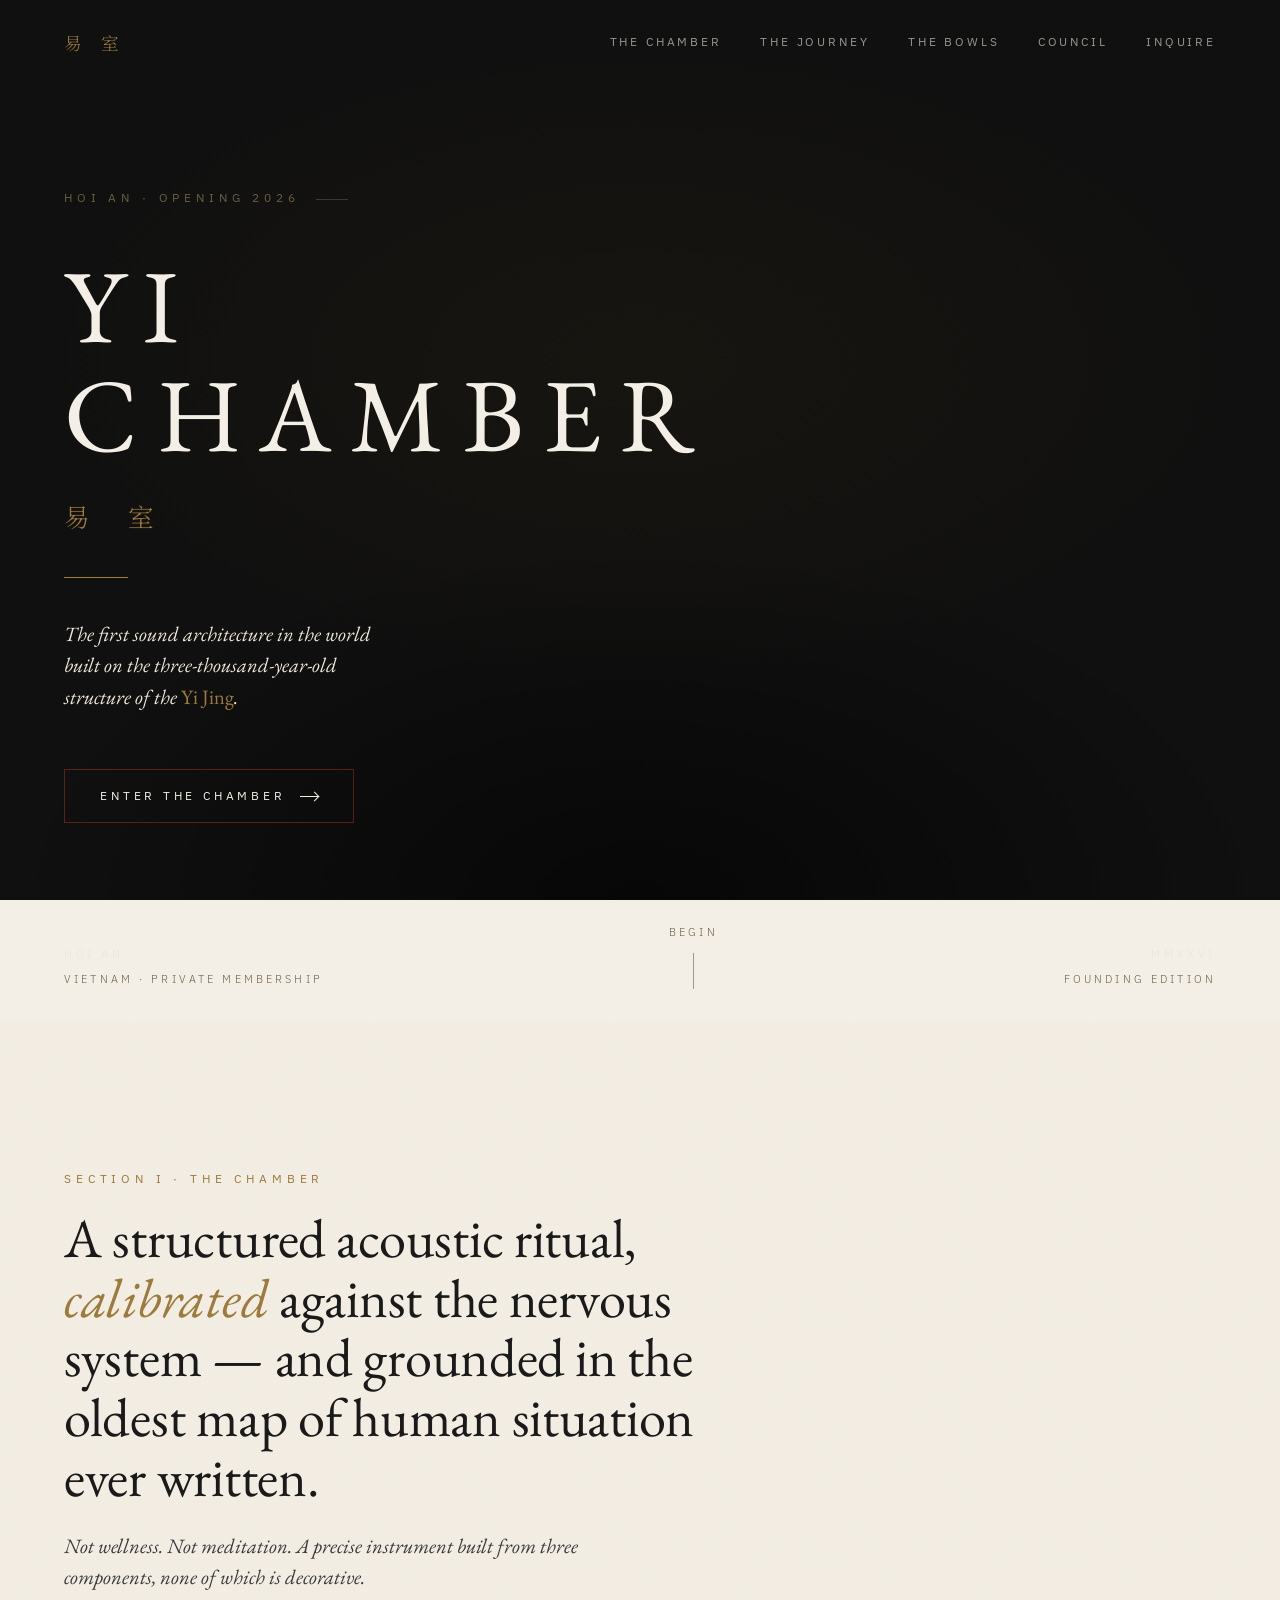
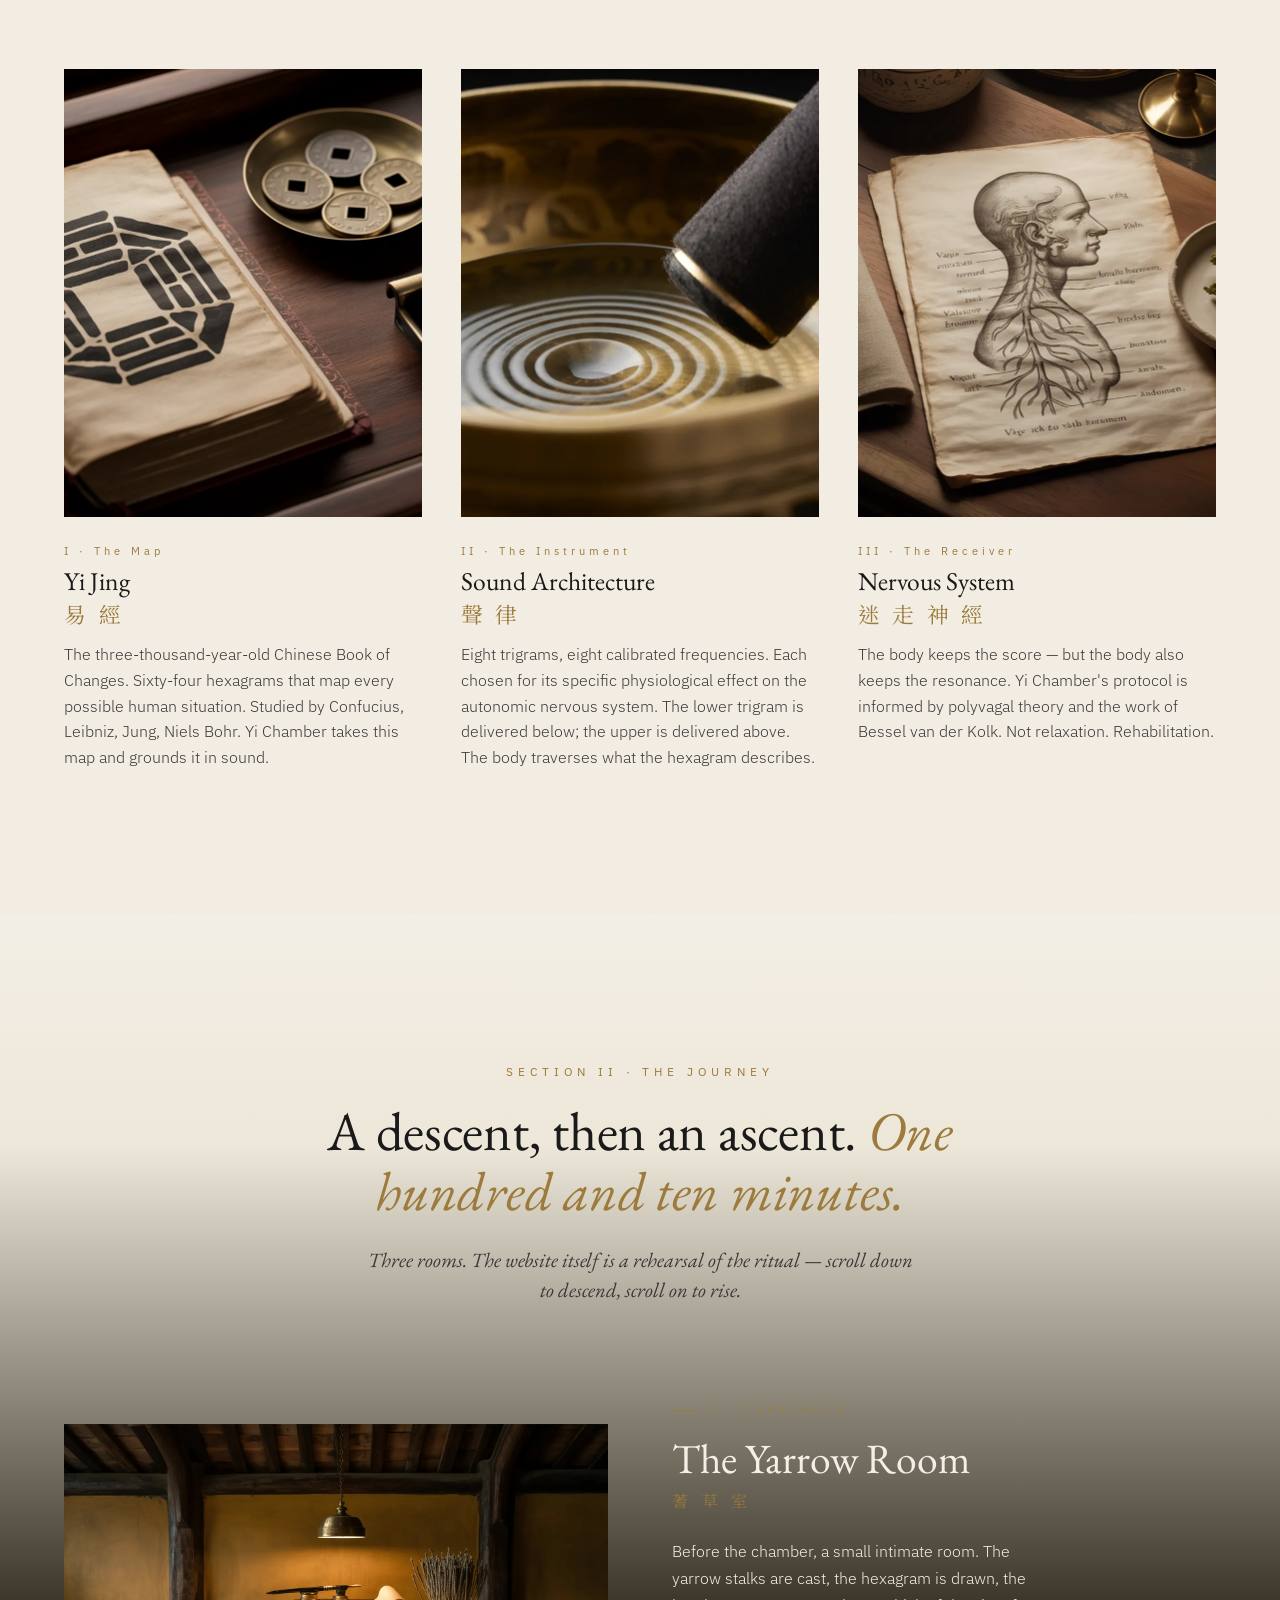
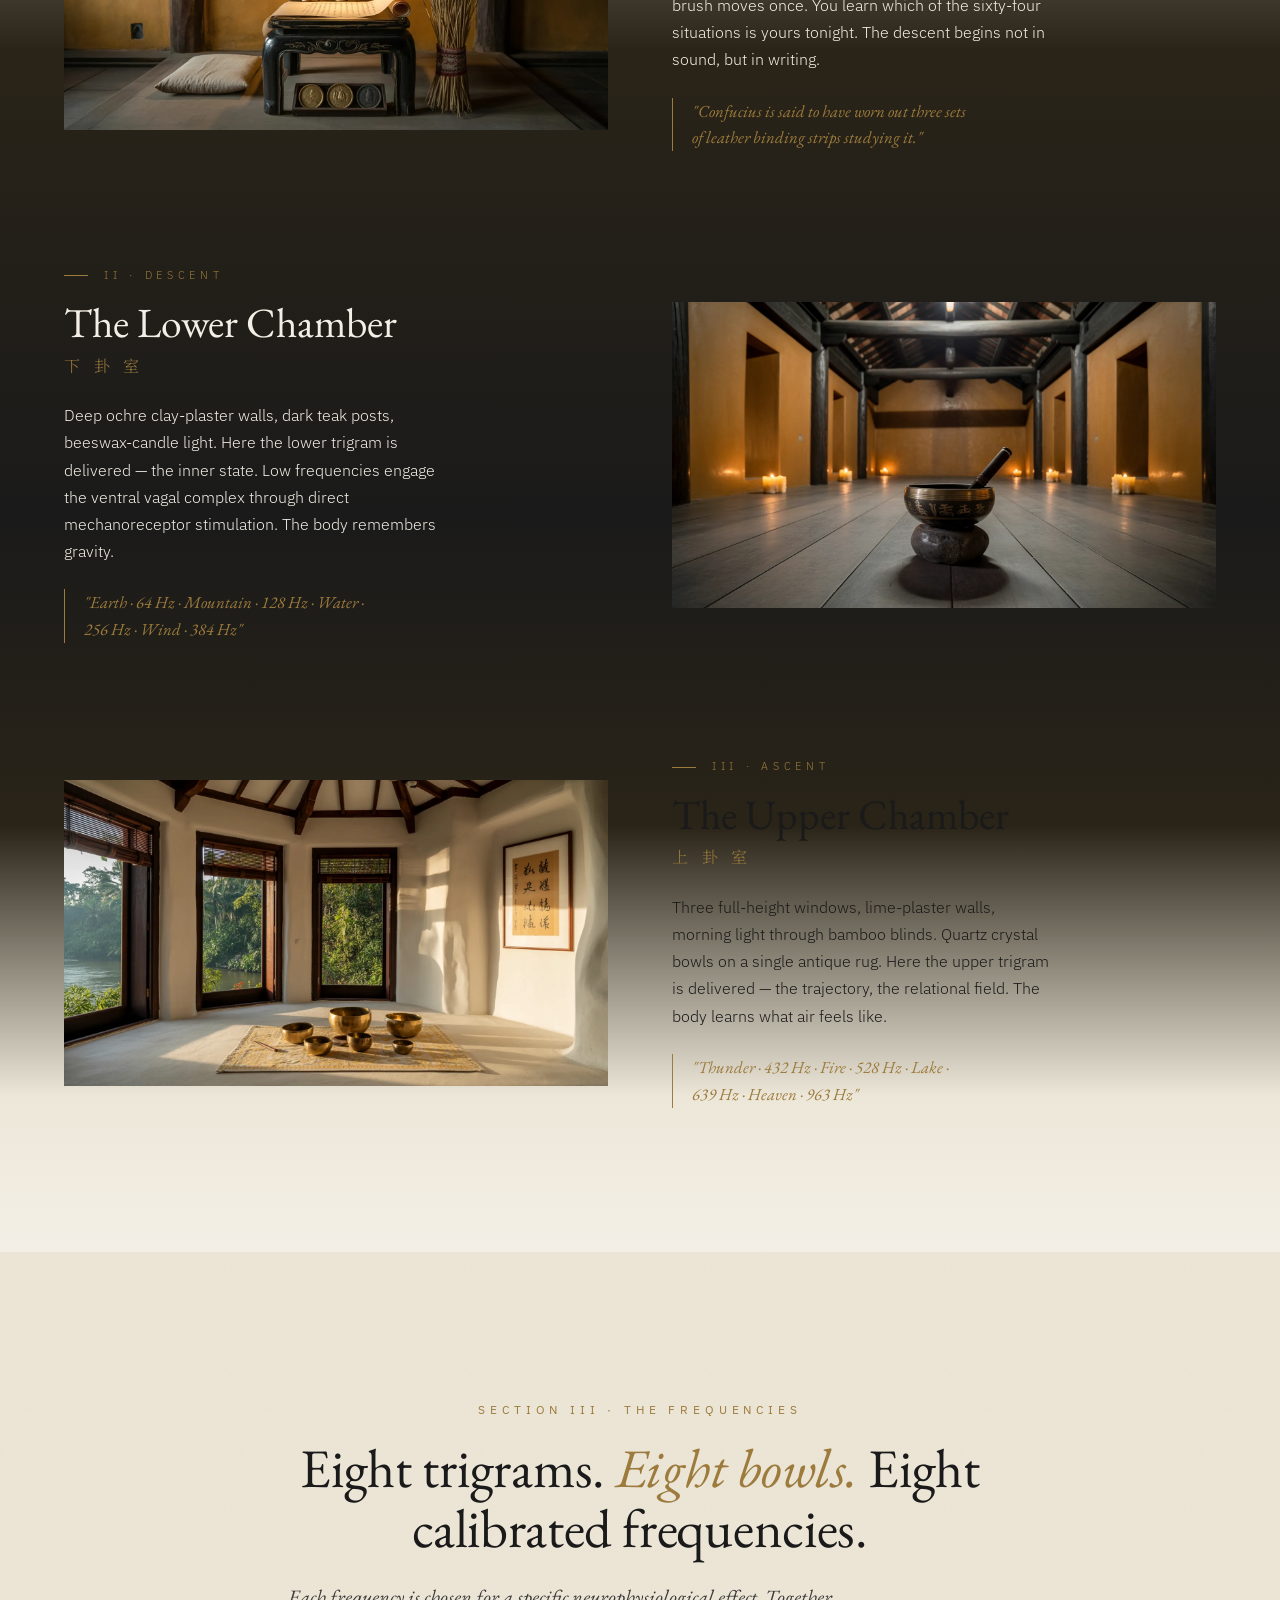
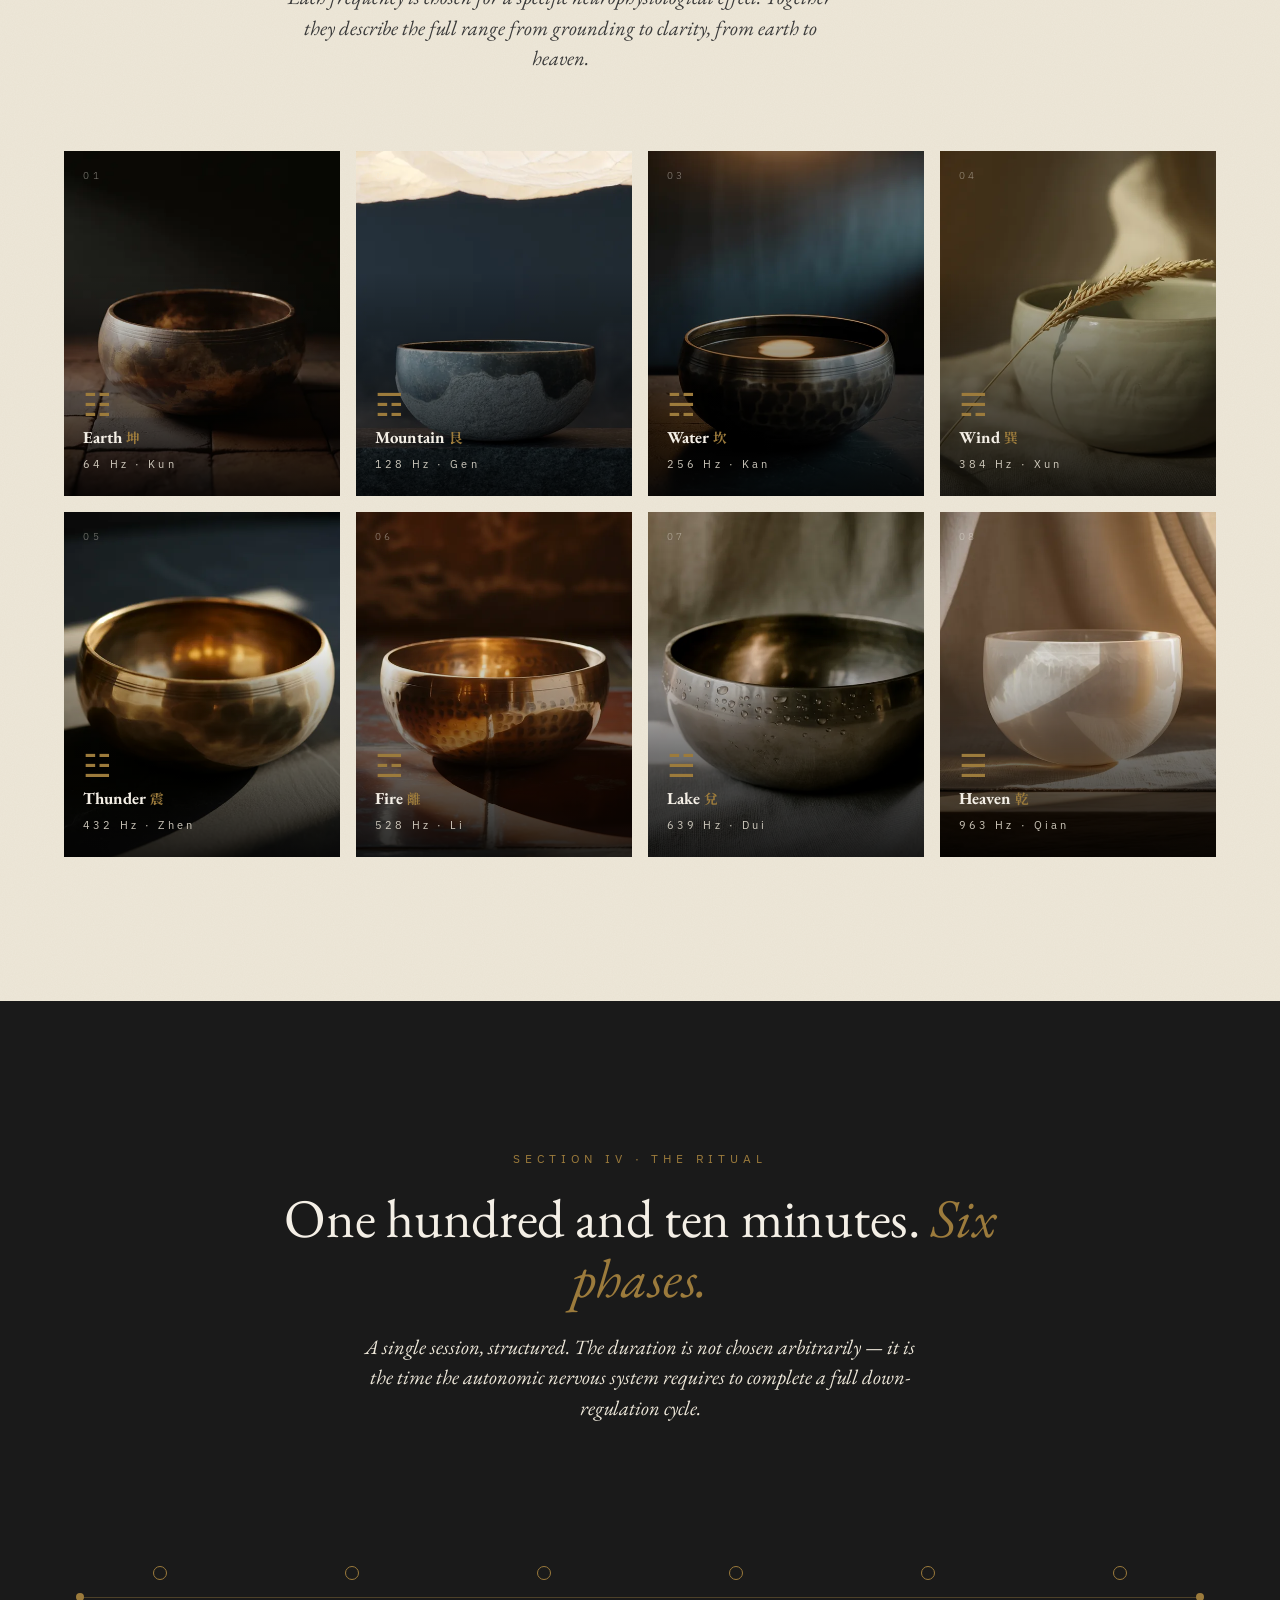
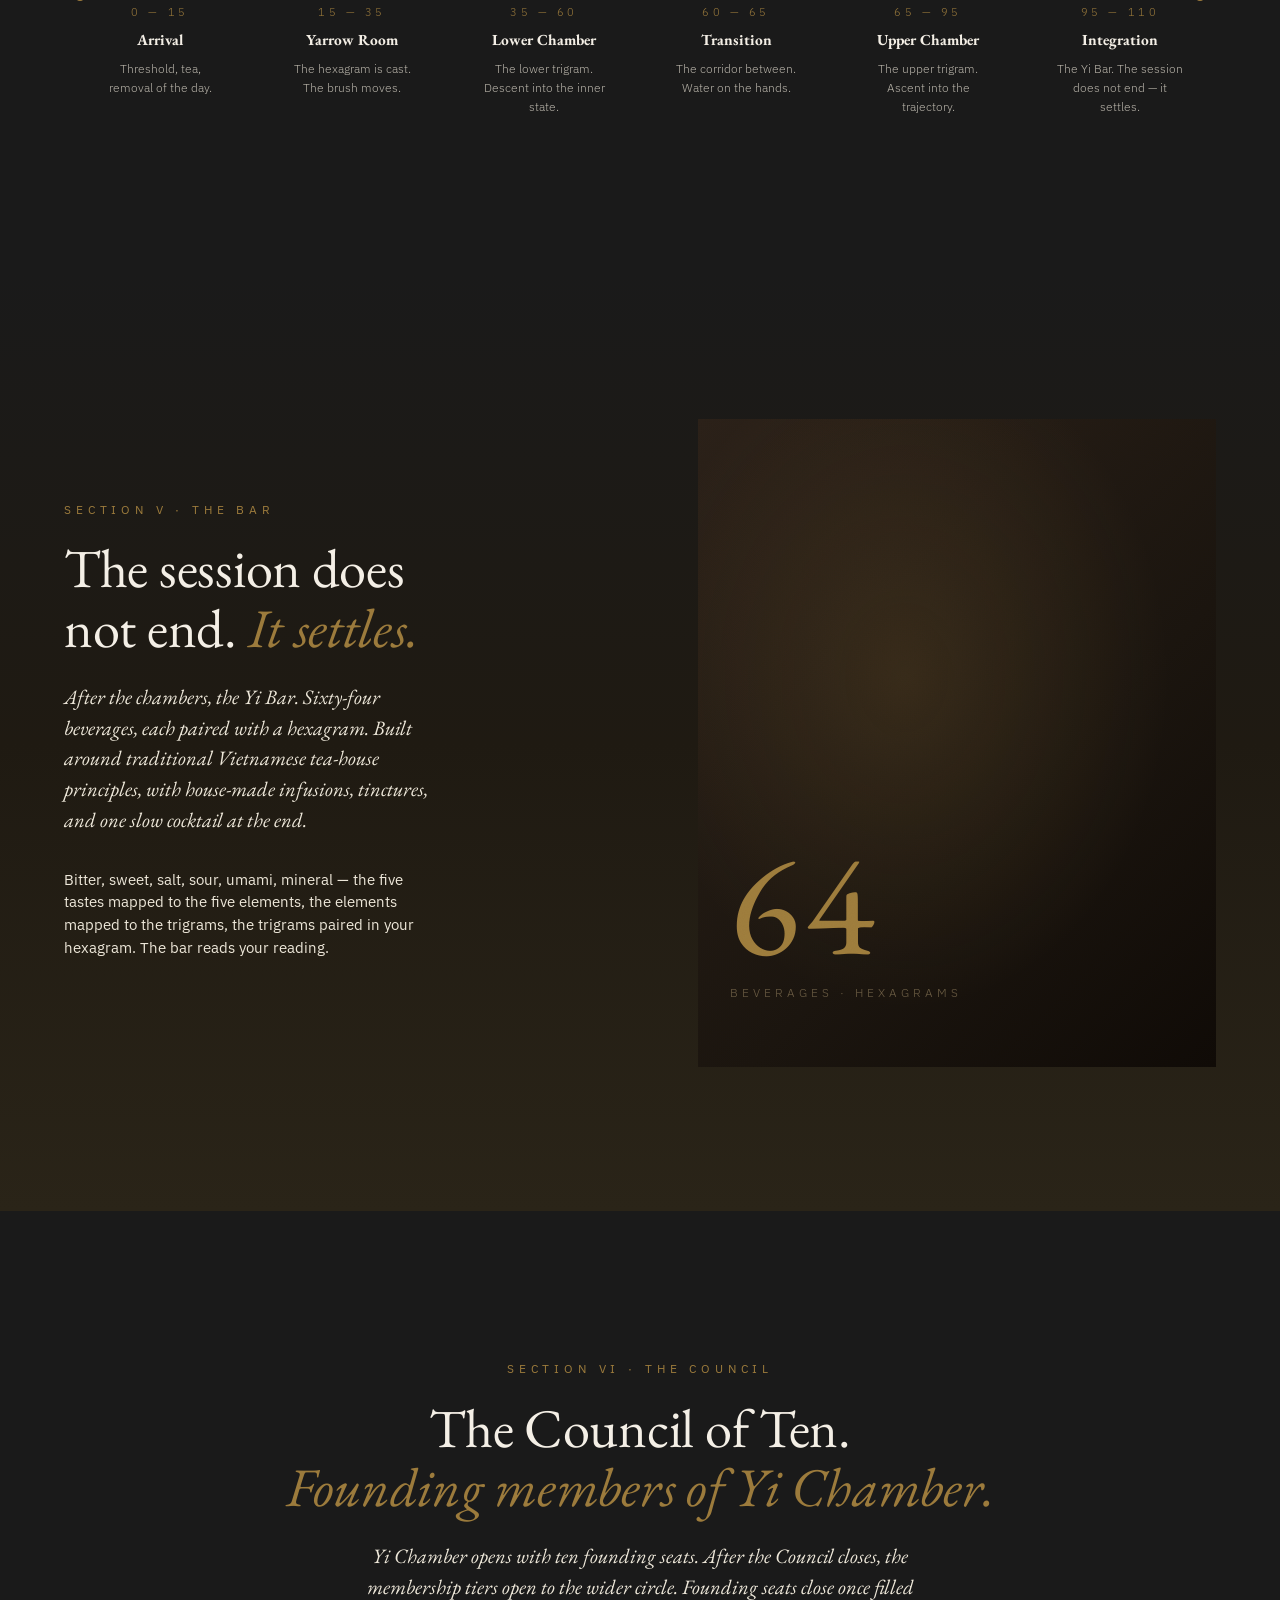
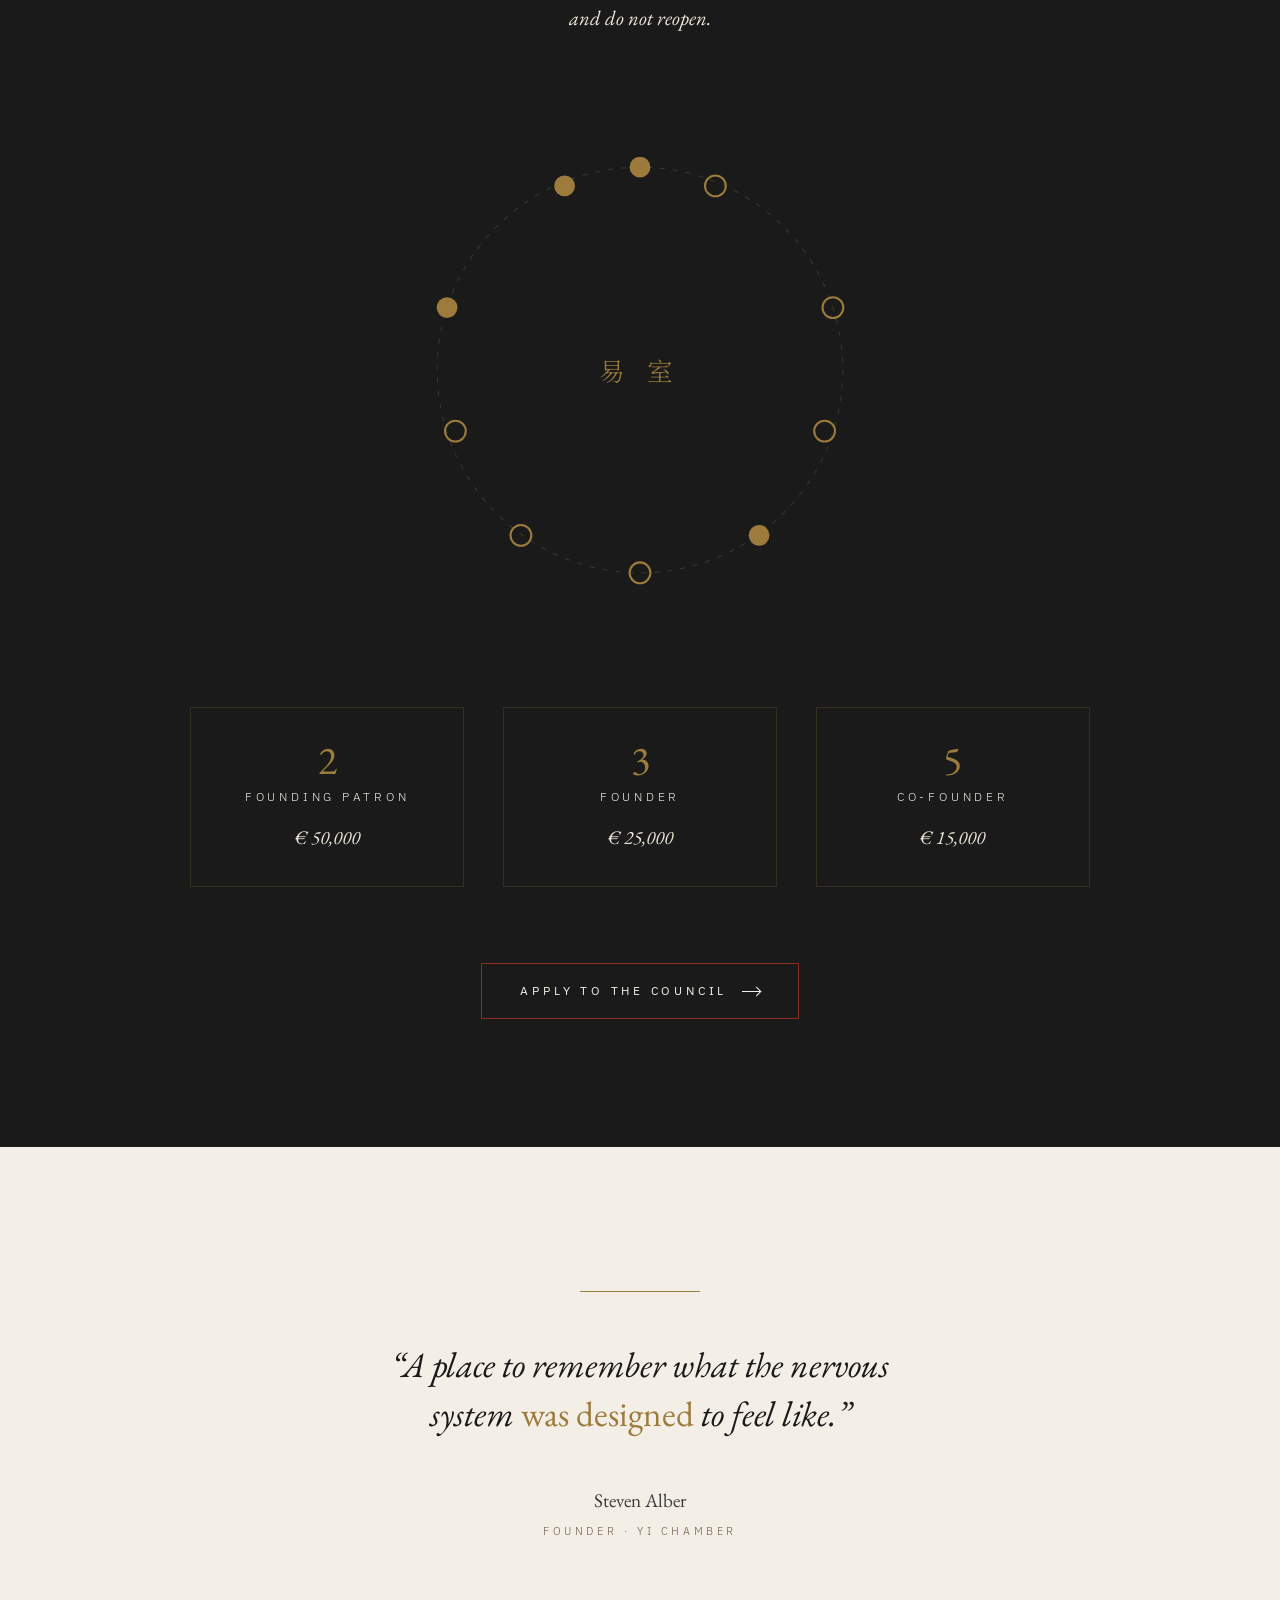
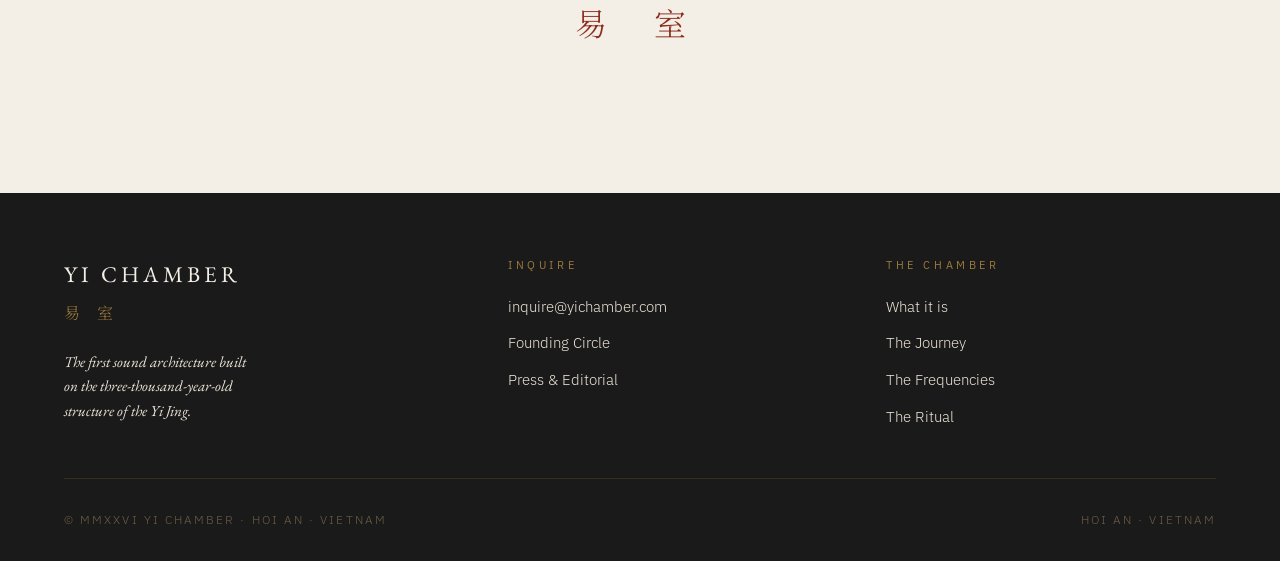
==== commit 6e48f7a6: "Rename index 7.html to index.html" ====
--- a/index.html
+++ b/index.html
@@ -9,7 +9,7 @@
 
 <meta property="og:title" content="Yi Chamber · 易室" />
 <meta property="og:description" content="The first sound architecture built on the Yi Jing. Hoi An, 2026." />
-<meta property="og:image" content="https://yichamber.com/assets/images/hero-bowl.webp" />
+<meta property="og:image" content="https://yichamber.com/assets/images/s2-yijing.webp" />
 <meta property="og:type" content="website" />
 <meta property="og:url" content="https://yichamber.com" />
 <link rel="canonical" href="https://yichamber.com/" />
@@ -211,8 +211,7 @@
     /* Top fade for topbar legibility */
     linear-gradient(180deg, rgba(15,15,15,0.5) 0%, rgba(15,15,15,0) 25%),
     /* Left fade so wordmark sits in pure ink */
-    linear-gradient(90deg, rgba(15,15,15,0.65) 0%, rgba(15,15,15,0.15) 45%, rgba(15,15,15,0) 65%),
-    url('assets/images/hero-bowl.webp');
+    linear-gradient(90deg, rgba(15,15,15,0.65) 0%, rgba(15,15,15,0.15) 45%, rgba(15,15,15,0) 65%);
   background-size: cover;
   background-position: center;
   background-repeat: no-repeat;
@@ -222,8 +221,7 @@
     background-image:
       radial-gradient(ellipse 110% 90% at 60% 65%, rgba(0,0,0,0) 30%, rgba(15,15,15,0.55) 100%),
       linear-gradient(180deg, rgba(15,15,15,0.5) 0%, rgba(15,15,15,0) 25%),
-      linear-gradient(90deg, rgba(15,15,15,0.65) 0%, rgba(15,15,15,0.15) 45%, rgba(15,15,15,0) 65%),
-      url('assets/images/hero-bowl.webp');
+      linear-gradient(90deg, rgba(15,15,15,0.65) 0%, rgba(15,15,15,0.15) 45%, rgba(15,15,15,0) 65%);
   }
 }
 
@@ -471,8 +469,7 @@
     background-image:
       radial-gradient(ellipse 130% 90% at 65% 60%, rgba(0,0,0,0) 25%, rgba(15,15,15,0.65) 100%),
       linear-gradient(180deg, rgba(15,15,15,0.55) 0%, rgba(15,15,15,0) 30%),
-      linear-gradient(180deg, rgba(15,15,15,0) 55%, rgba(15,15,15,0.55) 100%),
-      url('assets/images/hero-bowl.webp');
+      linear-gradient(180deg, rgba(15,15,15,0) 55%, rgba(15,15,15,0.55) 100%);
   }
 }
 
@@ -1269,6 +1266,19 @@
   .reveal { opacity: 1; transform: none; }
 }
 
+
+/* Hero — pure typography luxury, no photography */
+.hero {
+  background:
+    radial-gradient(ellipse 80% 60% at 50% 40%, rgba(139,105,20,0.06) 0%, transparent 60%),
+    radial-gradient(ellipse 100% 80% at 50% 100%, rgba(0,0,0,0.6) 0%, transparent 50%),
+    var(--ink-deep, #0F0F0F) !important;
+}
+.hero__image,
+.hero__image-wrap {
+  display: none !important;
+}
+
 </style>
 
 <script type="application/ld+json">
@@ -1279,7 +1289,7 @@
   "alternateName": "易室",
   "description": "The first sound architecture built on the 3,000-year-old structure of the Yi Jing. Hoi An, Vietnam. Opening 2026.",
   "url": "https://yichamber.com/",
-  "image": "https://yichamber.com/assets/images/hero-bowl.webp",
+  "image": "https://yichamber.com/assets/images/s2-yijing.webp",
   "address": {
     "@type": "PostalAddress",
     "addressLocality": "Hoi An",
@@ -1328,10 +1338,17 @@
 
       <h1 class="hero__wordmark" aria-label="Yi Chamber"><span class="sr-only">Yi Chamber</span>
         <span class="word" aria-hidden="true">
-          <span class="letter" style="animation-delay: 600ms">Y</span><span class="letter" style="animation-delay: 660ms">I</span>
+          <span class="letter" style="animation-delay: 600ms">Y</span>
+          <span class="letter" style="animation-delay: 660ms">I</span>
         </span>
         <span class="word" aria-hidden="true">
-          <span class="letter" style="animation-delay: 800ms">C</span><span class="letter" style="animation-delay: 860ms">H</span><span class="letter" style="animation-delay: 920ms">A</span><span class="letter" style="animation-delay: 980ms">M</span><span class="letter" style="animation-delay: 1040ms">B</span><span class="letter" style="animation-delay: 1100ms">E</span><span class="letter" style="animation-delay: 1160ms">R</span>
+          <span class="letter" style="animation-delay: 800ms">C</span>
+          <span class="letter" style="animation-delay: 860ms">H</span>
+          <span class="letter" style="animation-delay: 920ms">A</span>
+          <span class="letter" style="animation-delay: 980ms">M</span>
+          <span class="letter" style="animation-delay: 1040ms">B</span>
+          <span class="letter" style="animation-delay: 1100ms">E</span>
+          <span class="letter" style="animation-delay: 1160ms">R</span>
         </span>
       </h1>
 
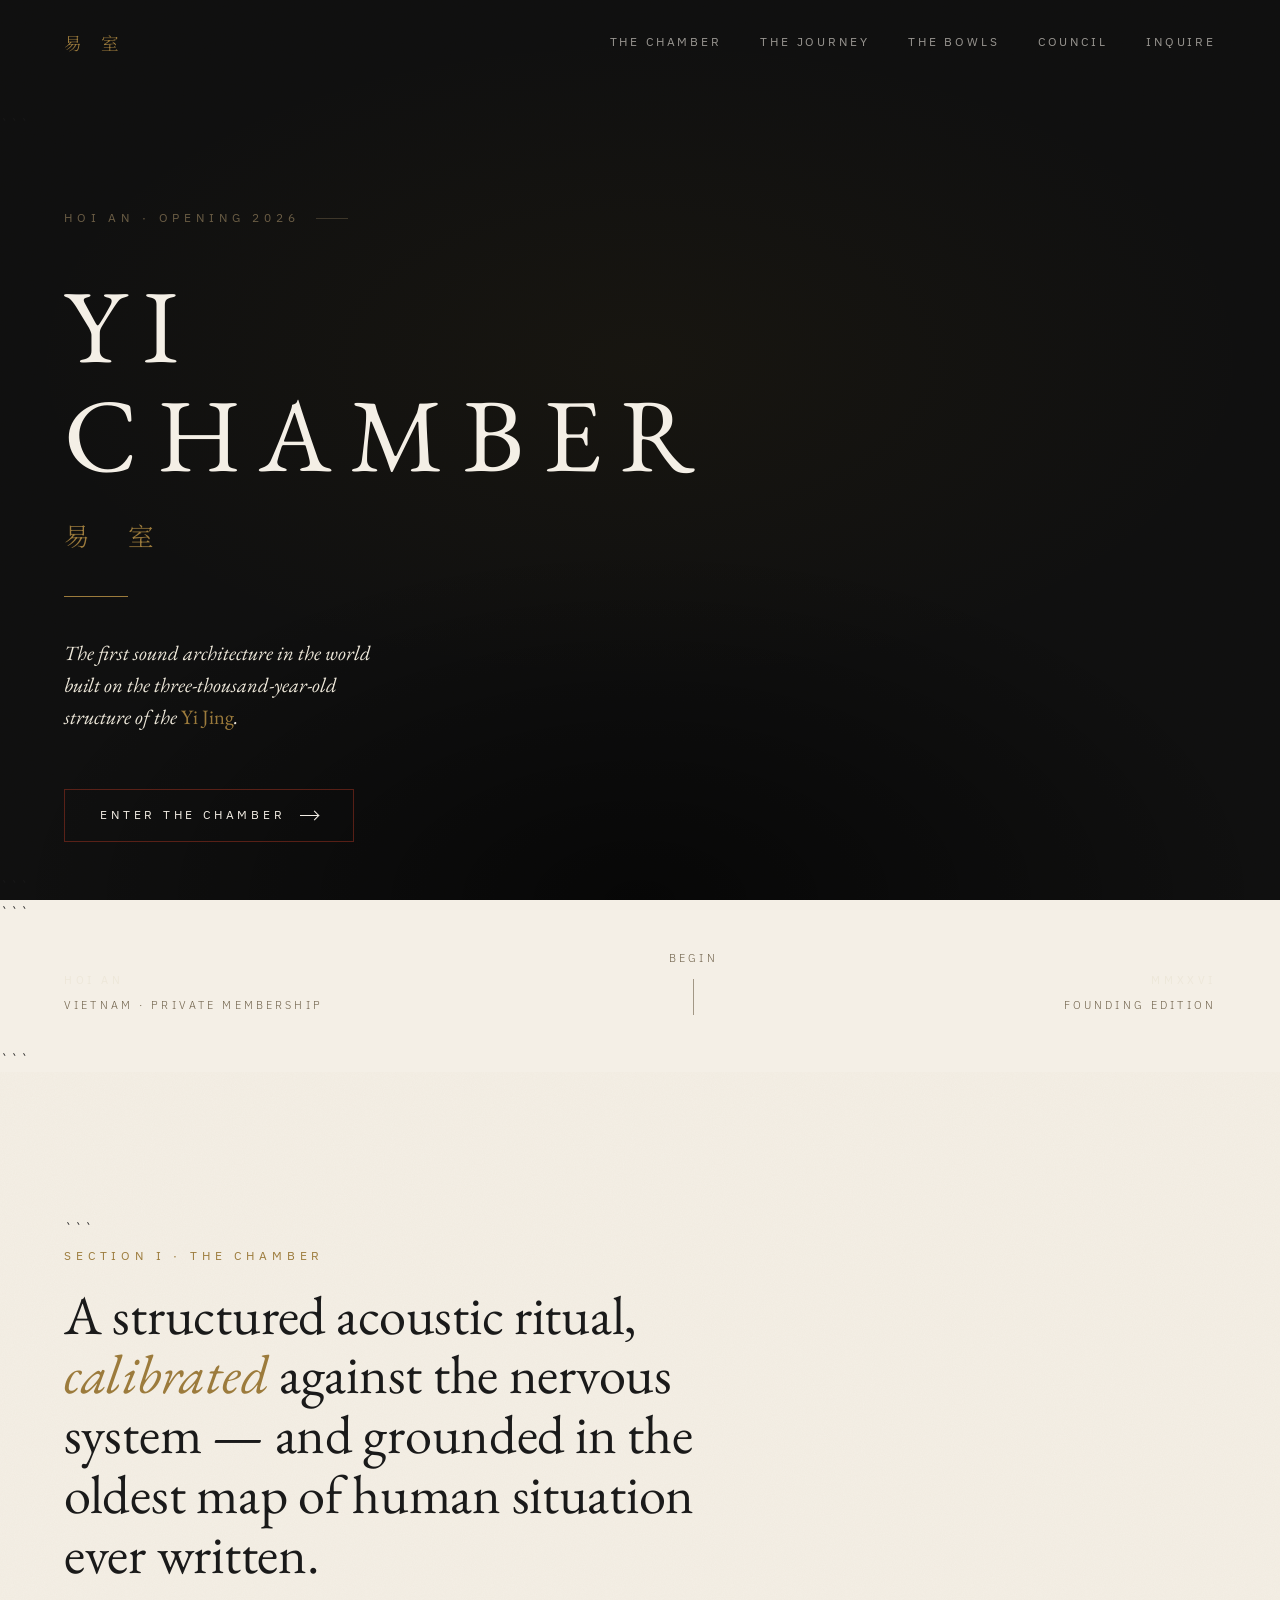
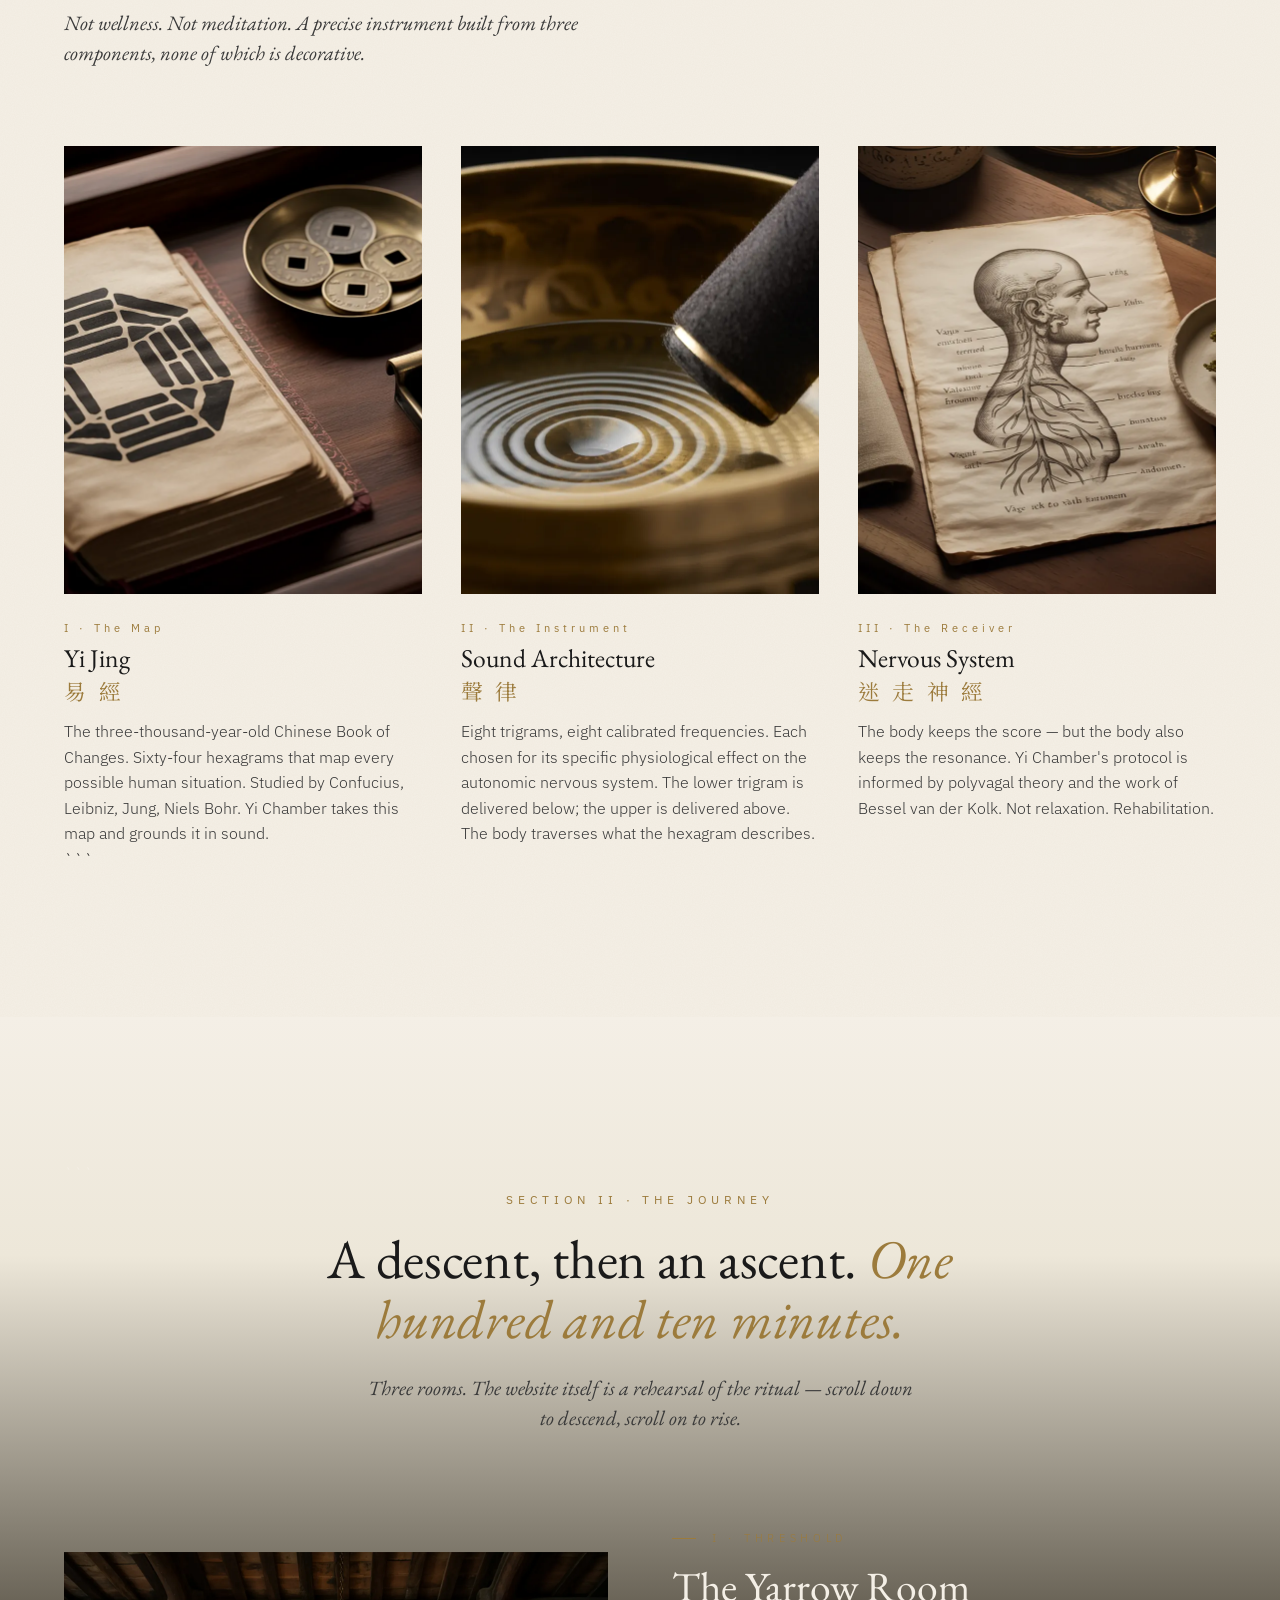
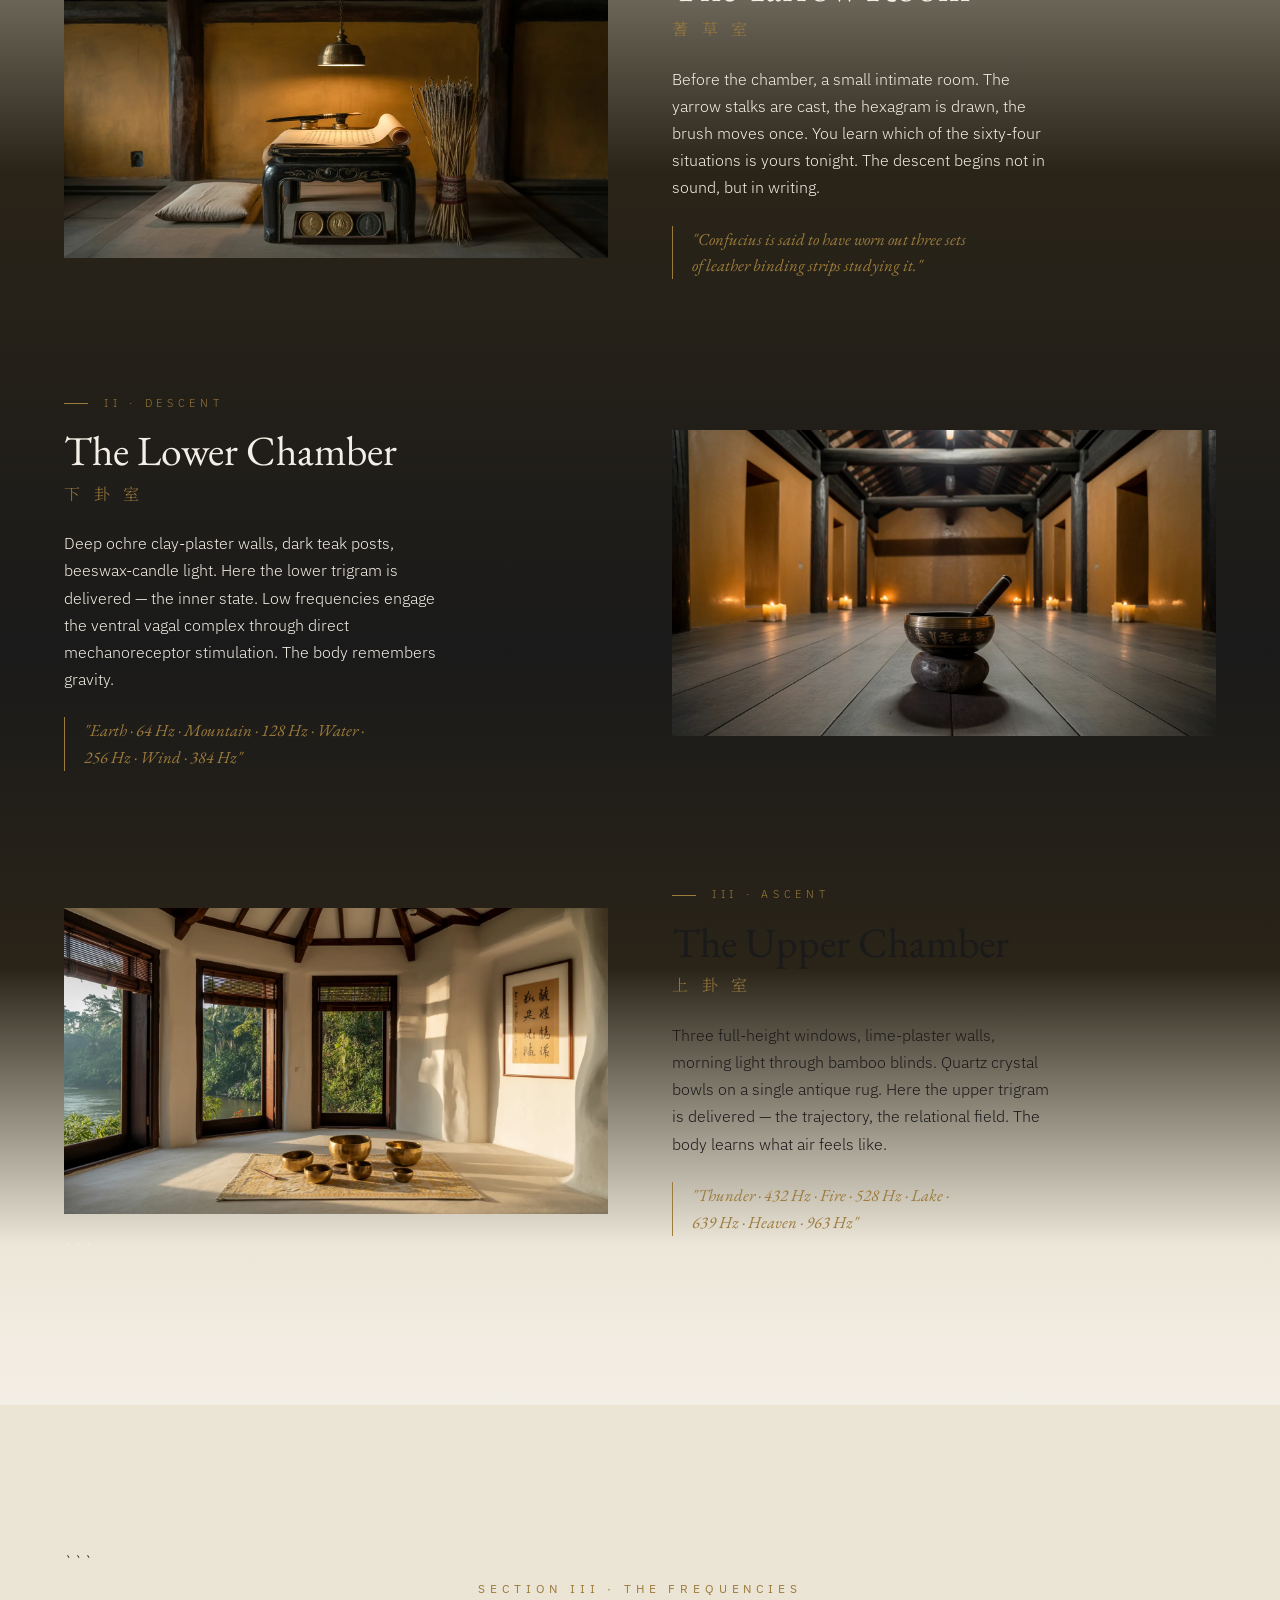
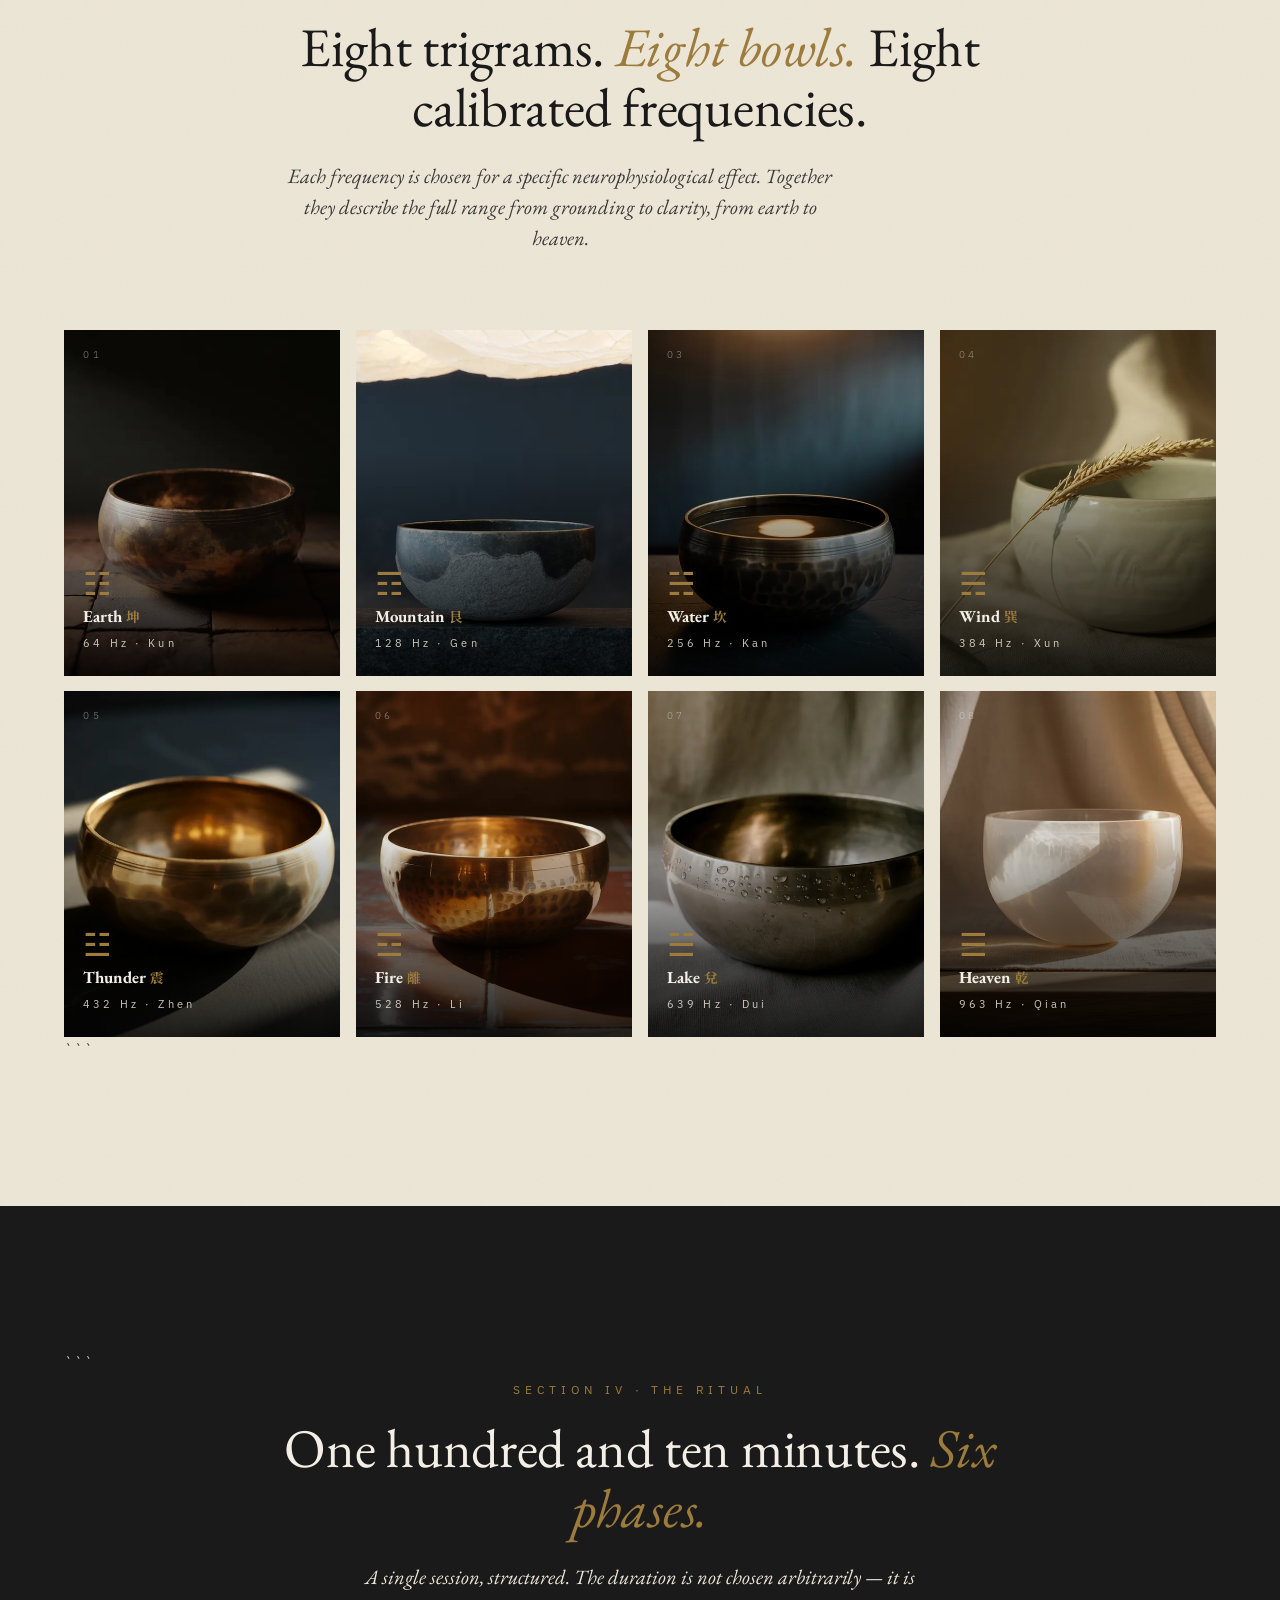
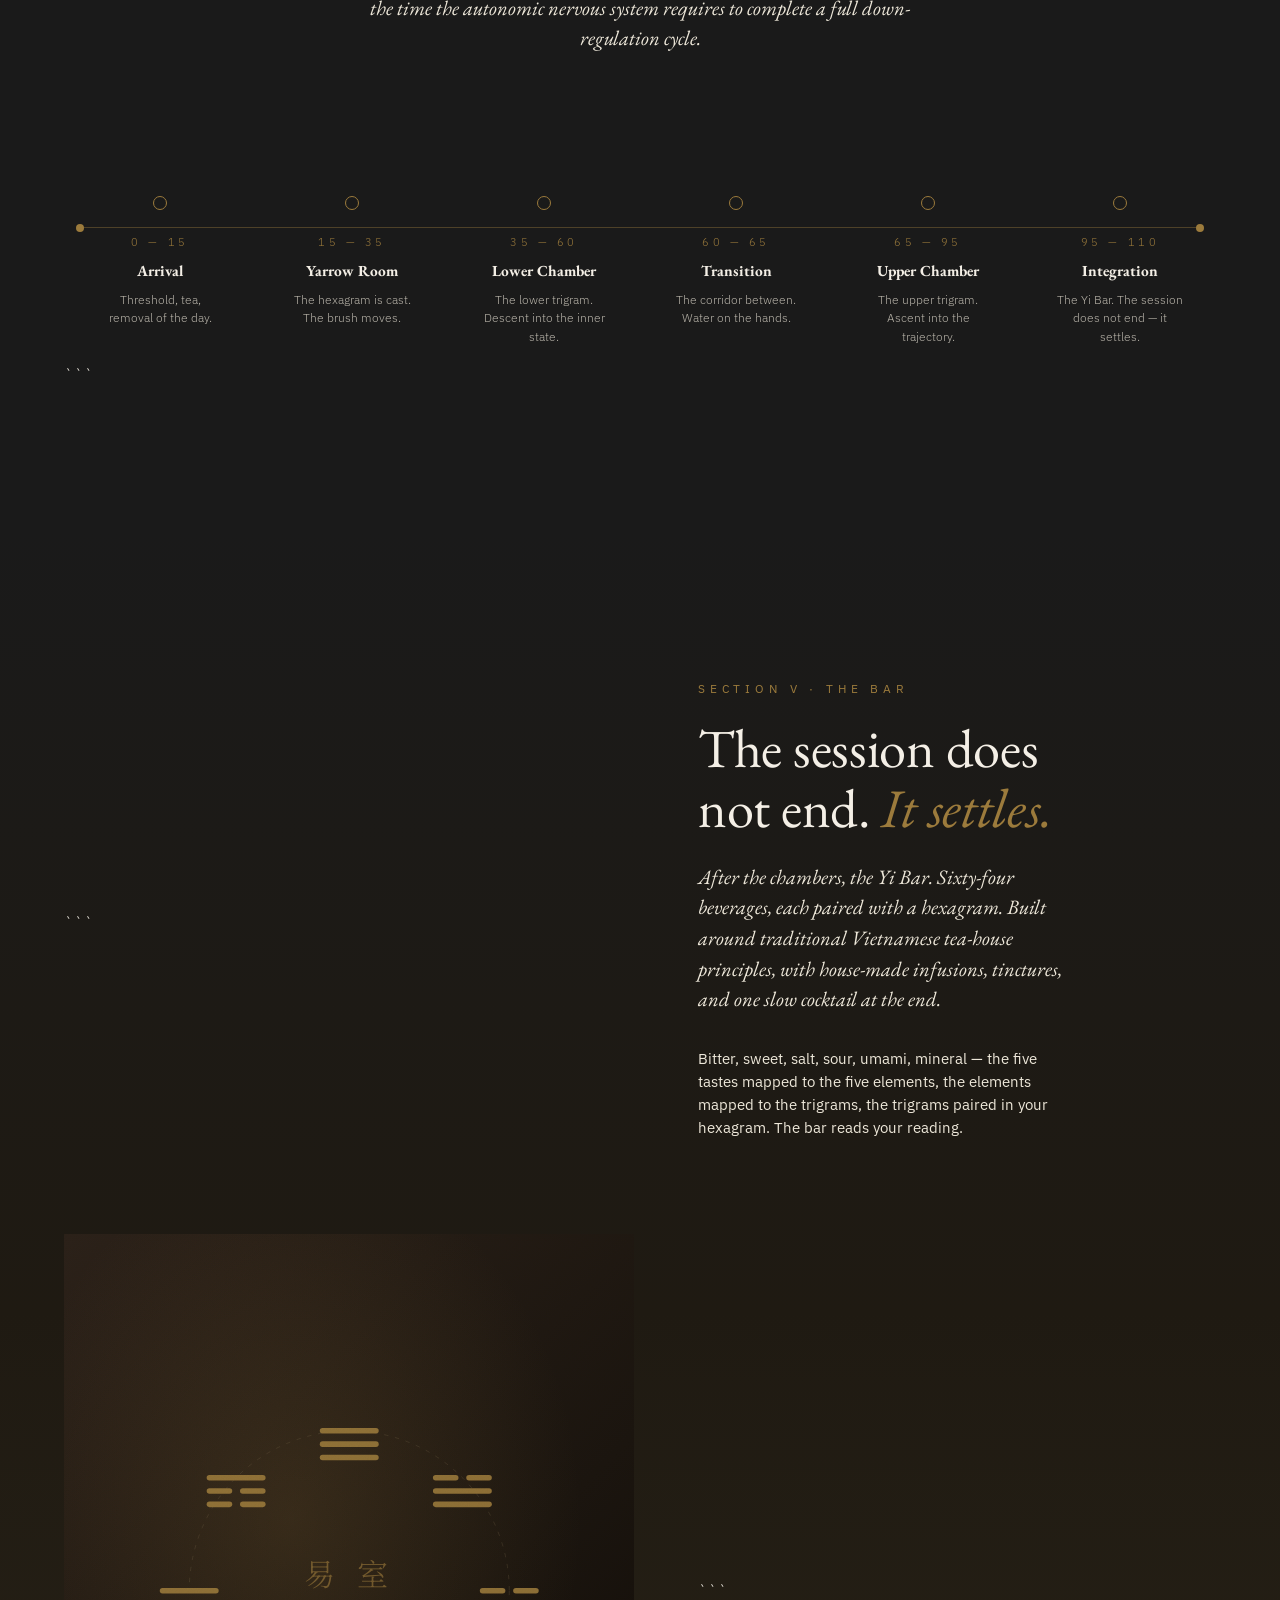
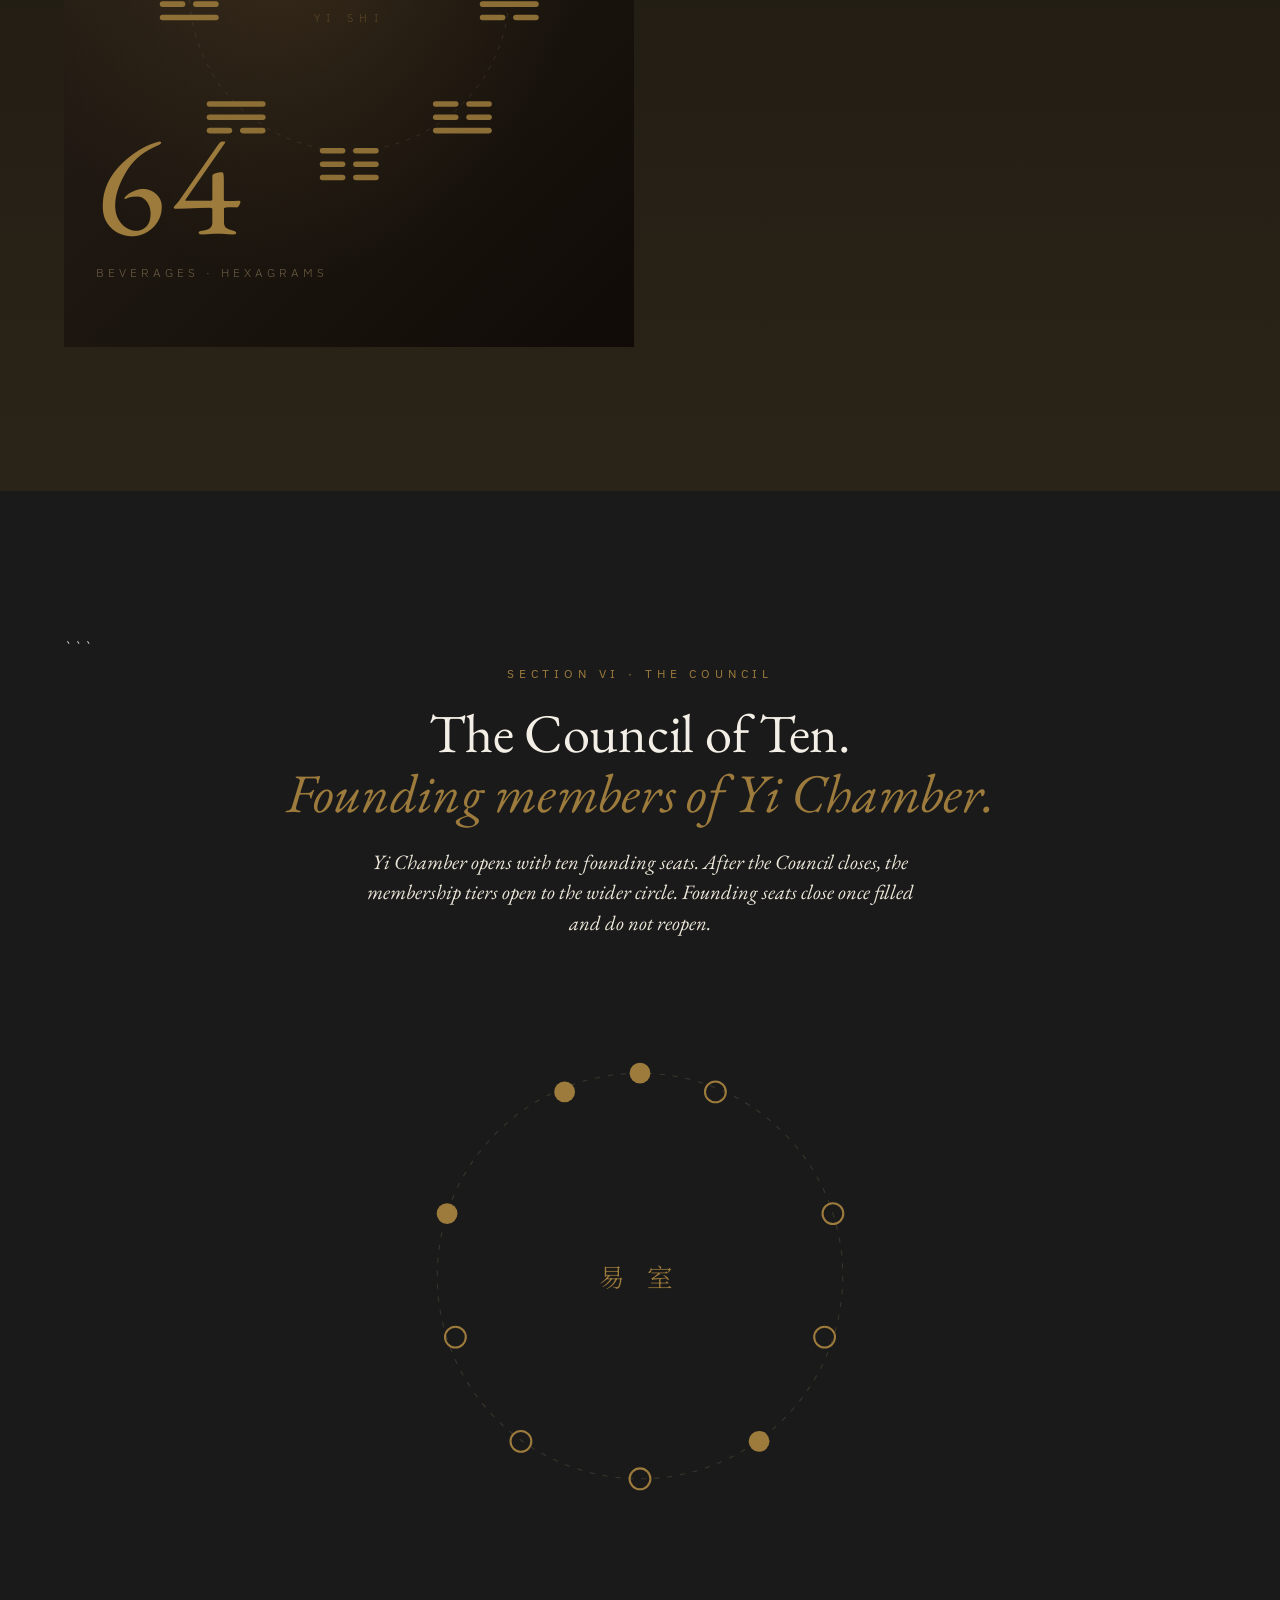
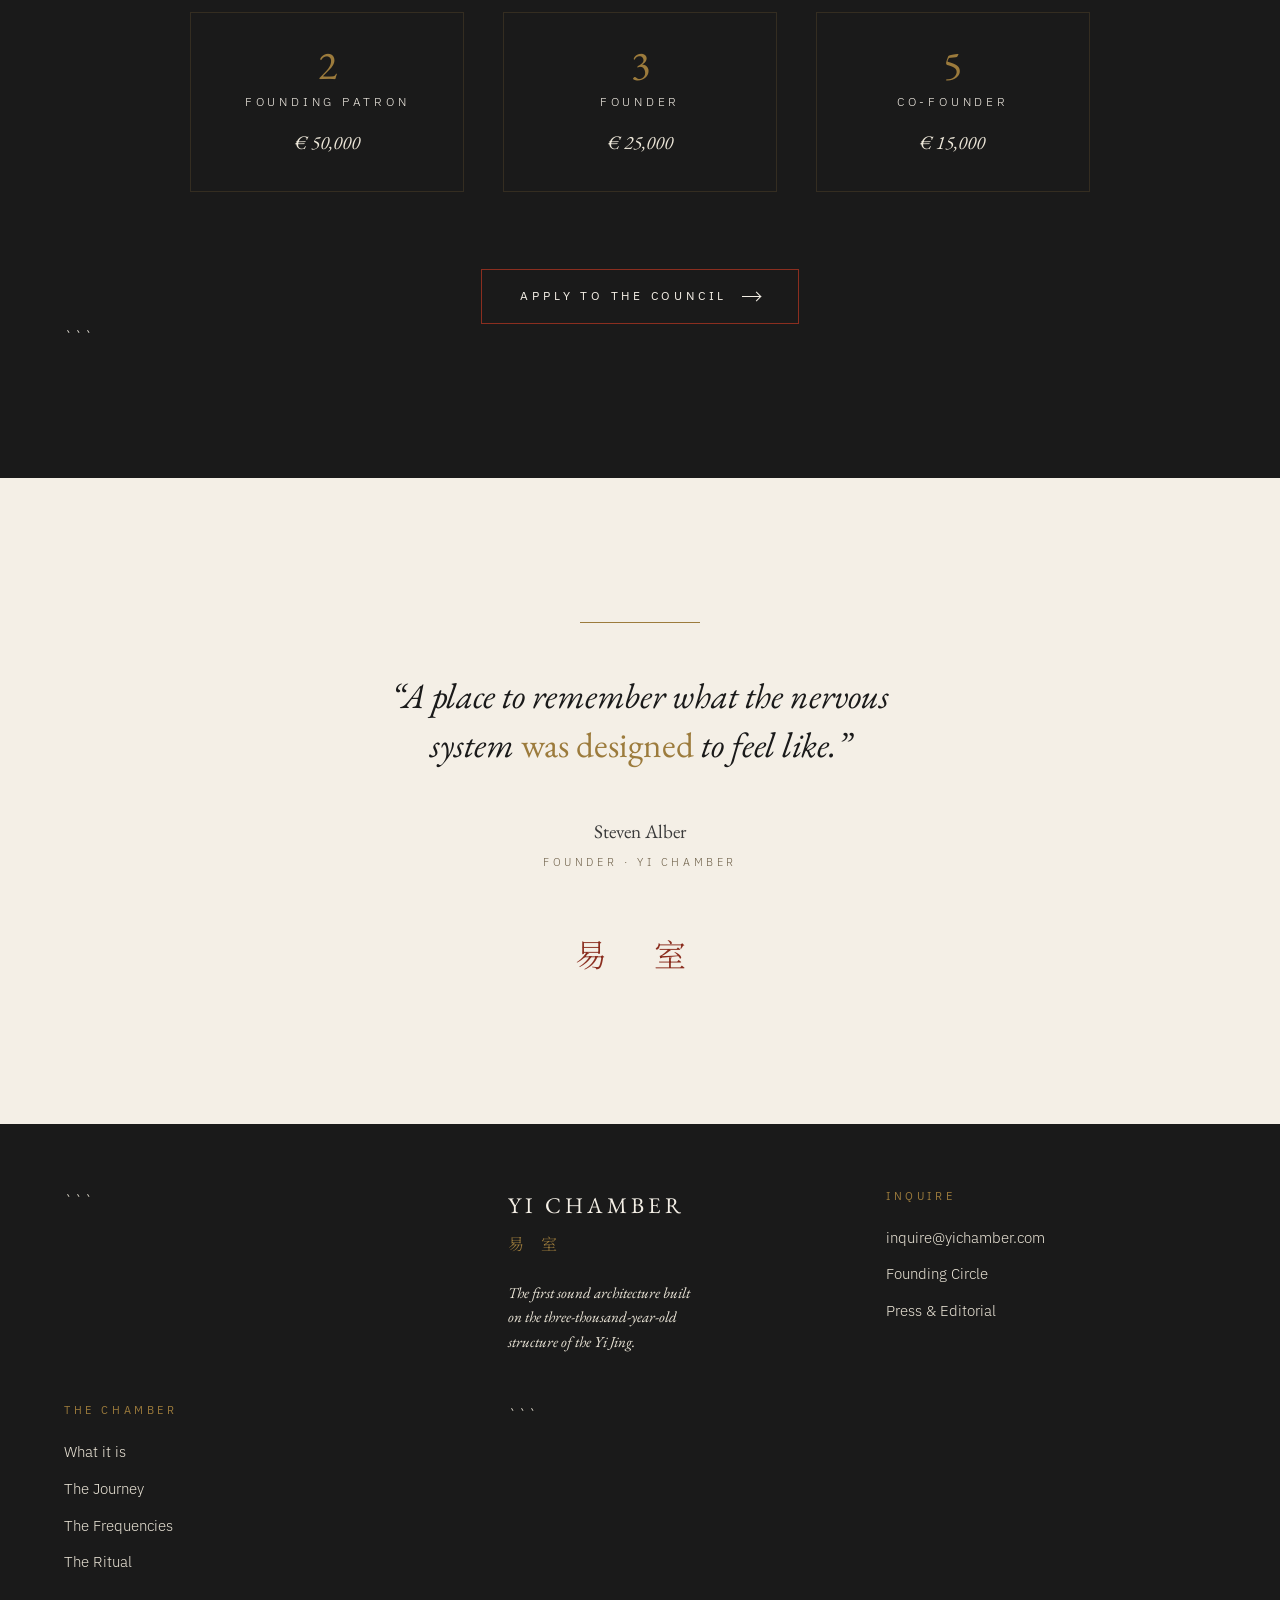
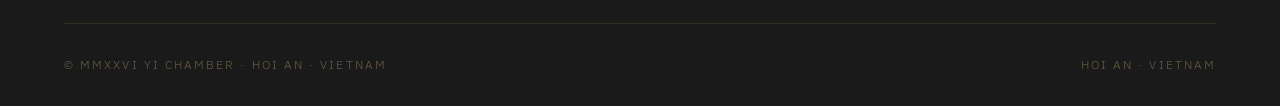
==== commit 0e071a30: "Update index.html" ====
--- a/index.html
+++ b/index.html
@@ -1,4 +1,5 @@
 <!DOCTYPE html>
+
 <html lang="en">
 <head>
 <meta charset="UTF-8" />
@@ -1279,6 +1280,28 @@
   display: none !important;
 }
 
+
+.s6__visual {
+  display: flex !important;
+  align-items: center !important;
+  justify-content: center !important;
+}
+.s6__bagua {
+  position: absolute;
+  width: 78%;
+  height: 78%;
+  top: 11%;
+  left: 11%;
+  opacity: 0.85;
+}
+.s6__count-wrap {
+  position: absolute;
+  bottom: 2rem;
+  left: 2rem;
+  right: 2rem;
+  z-index: 2;
+}
+
 </style>
 
 <script type="application/ld+json">
@@ -1301,12 +1324,14 @@
   }
 }
 </script>
+
 </head>
 <body>
 
 <!-- ============================================================
      TOPBAR — fixed
      ============================================================ -->
+
 <header class="topbar is-dark">
   <a href="#" class="topbar__seal" aria-label="Yi Chamber">易 室</a>
   <nav class="topbar__nav" aria-label="Primary">
@@ -1323,67 +1348,72 @@
 <!-- ============================================================
      SECTION 1 — HERO (THRESHOLD)
      ============================================================ -->
+
 <section class="hero" aria-label="Yi Chamber">
   <div class="hero__image" aria-hidden="true"></div>
   <div class="hero__grain" aria-hidden="true"></div>
 
   <div class="hero__inner">
 
-    <div></div>
-
-    <div class="hero__center">
-      <div class="hero__overline">
-        <span>Hoi An &middot; Opening 2026</span>
-      </div>
-
-      <h1 class="hero__wordmark" aria-label="Yi Chamber"><span class="sr-only">Yi Chamber</span>
-        <span class="word" aria-hidden="true">
-          <span class="letter" style="animation-delay: 600ms">Y</span>
-          <span class="letter" style="animation-delay: 660ms">I</span>
-        </span>
-        <span class="word" aria-hidden="true">
-          <span class="letter" style="animation-delay: 800ms">C</span>
-          <span class="letter" style="animation-delay: 860ms">H</span>
-          <span class="letter" style="animation-delay: 920ms">A</span>
-          <span class="letter" style="animation-delay: 980ms">M</span>
-          <span class="letter" style="animation-delay: 1040ms">B</span>
-          <span class="letter" style="animation-delay: 1100ms">E</span>
-          <span class="letter" style="animation-delay: 1160ms">R</span>
-        </span>
-      </h1>
-
-      <div class="hero__seal" aria-hidden="true">易 室</div>
-
-      <div class="hero__rule" aria-hidden="true"></div>
-
-      <p class="hero__statement">
-        The first sound architecture in the world built on the three-thousand-year-old structure of the <em>Yi Jing</em>.
-      </p>
-
-      <div class="hero__cta-wrap">
-        <a href="#what" class="hero__cta">
-          <span>Enter the Chamber</span>
-          <span class="hero__cta-arrow" aria-hidden="true"></span>
-        </a>
-      </div>
-    </div>
+```
+<div></div>
+
+<div class="hero__center">
+  <div class="hero__overline">
+    <span>Hoi An &middot; Opening 2026</span>
+  </div>
+
+  <h1 class="hero__wordmark" aria-label="Yi Chamber"><span class="sr-only">Yi Chamber</span>
+    <span class="word" aria-hidden="true">
+      <span class="letter" style="animation-delay: 600ms">Y</span>
+      <span class="letter" style="animation-delay: 660ms">I</span>
+    </span>
+    <span class="word" aria-hidden="true">
+      <span class="letter" style="animation-delay: 800ms">C</span>
+      <span class="letter" style="animation-delay: 860ms">H</span>
+      <span class="letter" style="animation-delay: 920ms">A</span>
+      <span class="letter" style="animation-delay: 980ms">M</span>
+      <span class="letter" style="animation-delay: 1040ms">B</span>
+      <span class="letter" style="animation-delay: 1100ms">E</span>
+      <span class="letter" style="animation-delay: 1160ms">R</span>
+    </span>
+  </h1>
+
+  <div class="hero__seal" aria-hidden="true">易 室</div>
+
+  <div class="hero__rule" aria-hidden="true"></div>
+
+  <p class="hero__statement">
+    The first sound architecture in the world built on the three-thousand-year-old structure of the <em>Yi Jing</em>.
+  </p>
+
+  <div class="hero__cta-wrap">
+    <a href="#what" class="hero__cta">
+      <span>Enter the Chamber</span>
+      <span class="hero__cta-arrow" aria-hidden="true"></span>
+    </a>
+  </div>
+</div>
+```
+
 </main>
 
-
-    <footer class="hero__footer">
-      <div class="hero__location">
-        <strong>Hoi An</strong>
-        Vietnam &middot; private membership
-      </div>
-      <a href="#what" class="hero__scroll" aria-label="Scroll to begin">
-        <span>Begin</span>
-        <span class="hero__scroll-line" aria-hidden="true"></span>
-      </a>
-      <div class="hero__edition">
-        <strong>MMXXVI</strong>
-        Founding edition
-      </div>
-    </footer>
+```
+<footer class="hero__footer">
+  <div class="hero__location">
+    <strong>Hoi An</strong>
+    Vietnam &middot; private membership
+  </div>
+  <a href="#what" class="hero__scroll" aria-label="Scroll to begin">
+    <span>Begin</span>
+    <span class="hero__scroll-line" aria-hidden="true"></span>
+  </a>
+  <div class="hero__edition">
+    <strong>MMXXVI</strong>
+    Founding edition
+  </div>
+</footer>
+```
 
   </div>
 </section>
@@ -1391,106 +1421,114 @@
 <!-- ============================================================
      SECTION 2 — WHAT IT IS
      ============================================================ -->
+
 <section id="what" class="section s2">
   <div class="grain"></div>
   <div class="section__inner">
 
-    <div class="s2__header reveal">
-      <div class="section__overline">Section I &middot; The Chamber</div>
-      <h2 class="section__title">A structured acoustic ritual, <em>calibrated</em> against the nervous system &mdash; and grounded in the oldest map of human situation ever written.</h2>
-      <p class="section__lede">Not wellness. Not meditation. A precise instrument built from three components, none of which is decorative.</p>
-    </div>
-
-    <div class="s2__grid">
-
-      <article class="s2__card reveal">
-        <div class="s2__card-image">
-          <img src="assets/images/s2-yijing.webp" alt="An open Yi Jing showing the eight trigrams, with antique Chinese coins and a calligraphic brush on a dark teak table." loading="lazy" />
-        </div>
-        <div class="s2__card-number">I &middot; The Map</div>
-        <h3 class="s2__card-title">Yi Jing<span class="s2__card-title-cjk">易 經</span></h3>
-        <p class="s2__card-body">The three-thousand-year-old Chinese Book of Changes. Sixty-four hexagrams that map every possible human situation. Studied by Confucius, Leibniz, Jung, Niels Bohr. Yi Chamber takes this map and grounds it in sound.</p>
-      </article>
-
-      <article class="s2__card reveal reveal--delay-1">
-        <div class="s2__card-image">
-          <img src="assets/images/s2-sound.webp" alt="Macro view of a bronze singing bowl rim with concentric resonance ripples visible on the water surface." loading="lazy" />
-        </div>
-        <div class="s2__card-number">II &middot; The Instrument</div>
-        <h3 class="s2__card-title">Sound Architecture<span class="s2__card-title-cjk">聲 律</span></h3>
-        <p class="s2__card-body">Eight trigrams, eight calibrated frequencies. Each chosen for its specific physiological effect on the autonomic nervous system. The lower trigram is delivered below; the upper is delivered above. The body traverses what the hexagram describes.</p>
-      </article>
-
-      <article class="s2__card reveal reveal--delay-2">
-        <div class="s2__card-image">
-          <img src="assets/images/s2-nervous.webp" alt="An 18th-century-style anatomical illustration of the vagus nerve on aged rice paper, beside a brass tuning fork." loading="lazy" />
-        </div>
-        <div class="s2__card-number">III &middot; The Receiver</div>
-        <h3 class="s2__card-title">Nervous System<span class="s2__card-title-cjk">迷 走 神 經</span></h3>
-        <p class="s2__card-body">The body keeps the score &mdash; but the body also keeps the resonance. Yi Chamber's protocol is informed by polyvagal theory and the work of Bessel van der Kolk. Not relaxation. Rehabilitation.</p>
-      </article>
-
-    </div>
+```
+<div class="s2__header reveal">
+  <div class="section__overline">Section I &middot; The Chamber</div>
+  <h2 class="section__title">A structured acoustic ritual, <em>calibrated</em> against the nervous system &mdash; and grounded in the oldest map of human situation ever written.</h2>
+  <p class="section__lede">Not wellness. Not meditation. A precise instrument built from three components, none of which is decorative.</p>
+</div>
+
+<div class="s2__grid">
+
+  <article class="s2__card reveal">
+    <div class="s2__card-image">
+      <img src="assets/images/s2-yijing.webp" alt="An open Yi Jing showing the eight trigrams, with antique Chinese coins and a calligraphic brush on a dark teak table." loading="lazy" />
+    </div>
+    <div class="s2__card-number">I &middot; The Map</div>
+    <h3 class="s2__card-title">Yi Jing<span class="s2__card-title-cjk">易 經</span></h3>
+    <p class="s2__card-body">The three-thousand-year-old Chinese Book of Changes. Sixty-four hexagrams that map every possible human situation. Studied by Confucius, Leibniz, Jung, Niels Bohr. Yi Chamber takes this map and grounds it in sound.</p>
+  </article>
+
+  <article class="s2__card reveal reveal--delay-1">
+    <div class="s2__card-image">
+      <img src="assets/images/s2-sound.webp" alt="Macro view of a bronze singing bowl rim with concentric resonance ripples visible on the water surface." loading="lazy" />
+    </div>
+    <div class="s2__card-number">II &middot; The Instrument</div>
+    <h3 class="s2__card-title">Sound Architecture<span class="s2__card-title-cjk">聲 律</span></h3>
+    <p class="s2__card-body">Eight trigrams, eight calibrated frequencies. Each chosen for its specific physiological effect on the autonomic nervous system. The lower trigram is delivered below; the upper is delivered above. The body traverses what the hexagram describes.</p>
+  </article>
+
+  <article class="s2__card reveal reveal--delay-2">
+    <div class="s2__card-image">
+      <img src="assets/images/s2-nervous.webp" alt="An 18th-century-style anatomical illustration of the vagus nerve on aged rice paper, beside a brass tuning fork." loading="lazy" />
+    </div>
+    <div class="s2__card-number">III &middot; The Receiver</div>
+    <h3 class="s2__card-title">Nervous System<span class="s2__card-title-cjk">迷 走 神 經</span></h3>
+    <p class="s2__card-body">The body keeps the score &mdash; but the body also keeps the resonance. Yi Chamber's protocol is informed by polyvagal theory and the work of Bessel van der Kolk. Not relaxation. Rehabilitation.</p>
+  </article>
+
+</div>
+```
+
   </div>
 </section>
 
 <!-- ============================================================
      SECTION 3 — THE JOURNEY (DESCENT)
      ============================================================ -->
+
 <section id="journey" class="section s3">
   <div class="section__inner">
 
-    <div class="s3__header reveal">
-      <div class="section__overline">Section II &middot; The Journey</div>
-      <h2 class="section__title">A descent, then an ascent. <em>One hundred and ten minutes.</em></h2>
-      <p class="section__lede">Three rooms. The website itself is a rehearsal of the ritual &mdash; scroll down to descend, scroll on to rise.</p>
-    </div>
-
-    <div class="s3__panels">
-
-      <!-- Panel 1 — Yarrow Room -->
-      <article class="s3__panel s3__panel--dark reveal">
-        <div class="s3__panel-image">
-          <img src="assets/images/s3-yarrow.webp" alt="A black-lacquered Vietnamese table beneath a brass pendant lamp, with a rice-paper scroll, calligraphy brush, yarrow stalks, and Chinese coins." loading="lazy" />
-        </div>
-        <div class="s3__panel-text">
-          <div class="s3__panel-step">I &middot; Threshold</div>
-          <h3 class="s3__panel-title">The Yarrow Room</h3>
-          <span class="s3__panel-title-cjk">蓍 草 室</span>
-          <p class="s3__panel-body">Before the chamber, a small intimate room. The yarrow stalks are cast, the hexagram is drawn, the brush moves once. You learn which of the sixty-four situations is yours tonight. The descent begins not in sound, but in writing.</p>
-          <blockquote class="s3__panel-quote">"Confucius is said to have worn out three sets of leather binding strips studying it."</blockquote>
-        </div>
-      </article>
-
-      <!-- Panel 2 — Lower Chamber -->
-      <article class="s3__panel s3__panel--reverse s3__panel--dark reveal">
-        <div class="s3__panel-image">
-          <img src="assets/images/s3-lower.webp" alt="The Lower Chamber: an immersive sound room with deep ochre clay walls, dark teak posts, candle-lit niches and a single bowl on a stone plinth." loading="lazy" />
-        </div>
-        <div class="s3__panel-text">
-          <div class="s3__panel-step">II &middot; Descent</div>
-          <h3 class="s3__panel-title">The Lower Chamber</h3>
-          <span class="s3__panel-title-cjk">下 卦 室</span>
-          <p class="s3__panel-body">Deep ochre clay-plaster walls, dark teak posts, beeswax-candle light. Here the lower trigram is delivered &mdash; the inner state. Low frequencies engage the ventral vagal complex through direct mechanoreceptor stimulation. The body remembers gravity.</p>
-          <blockquote class="s3__panel-quote">"Earth · 64&nbsp;Hz &middot; Mountain · 128&nbsp;Hz &middot; Water · 256&nbsp;Hz &middot; Wind · 384&nbsp;Hz"</blockquote>
-        </div>
-      </article>
-
-      <!-- Panel 3 — Upper Chamber -->
-      <article class="s3__panel s3__panel--light reveal">
-        <div class="s3__panel-image">
-          <img src="assets/images/s3-upper.webp" alt="The Upper Chamber: an airy elevated room with full-height windows overlooking river and jungle, white lime-plaster walls, bronze and quartz crystal bowls on a rug, calligraphy on the wall." loading="lazy" />
-        </div>
-        <div class="s3__panel-text">
-          <div class="s3__panel-step">III &middot; Ascent</div>
-          <h3 class="s3__panel-title">The Upper Chamber</h3>
-          <span class="s3__panel-title-cjk">上 卦 室</span>
-          <p class="s3__panel-body">Three full-height windows, lime-plaster walls, morning light through bamboo blinds. Quartz crystal bowls on a single antique rug. Here the upper trigram is delivered &mdash; the trajectory, the relational field. The body learns what air feels like.</p>
-          <blockquote class="s3__panel-quote">"Thunder · 432&nbsp;Hz &middot; Fire · 528&nbsp;Hz &middot; Lake · 639&nbsp;Hz &middot; Heaven · 963&nbsp;Hz"</blockquote>
-        </div>
-      </article>
-
-    </div>
+```
+<div class="s3__header reveal">
+  <div class="section__overline">Section II &middot; The Journey</div>
+  <h2 class="section__title">A descent, then an ascent. <em>One hundred and ten minutes.</em></h2>
+  <p class="section__lede">Three rooms. The website itself is a rehearsal of the ritual &mdash; scroll down to descend, scroll on to rise.</p>
+</div>
+
+<div class="s3__panels">
+
+  <!-- Panel 1 — Yarrow Room -->
+  <article class="s3__panel s3__panel--dark reveal">
+    <div class="s3__panel-image">
+      <img src="assets/images/s3-yarrow.webp" alt="A black-lacquered Vietnamese table beneath a brass pendant lamp, with a rice-paper scroll, calligraphy brush, yarrow stalks, and Chinese coins." loading="lazy" />
+    </div>
+    <div class="s3__panel-text">
+      <div class="s3__panel-step">I &middot; Threshold</div>
+      <h3 class="s3__panel-title">The Yarrow Room</h3>
+      <span class="s3__panel-title-cjk">蓍 草 室</span>
+      <p class="s3__panel-body">Before the chamber, a small intimate room. The yarrow stalks are cast, the hexagram is drawn, the brush moves once. You learn which of the sixty-four situations is yours tonight. The descent begins not in sound, but in writing.</p>
+      <blockquote class="s3__panel-quote">"Confucius is said to have worn out three sets of leather binding strips studying it."</blockquote>
+    </div>
+  </article>
+
+  <!-- Panel 2 — Lower Chamber -->
+  <article class="s3__panel s3__panel--reverse s3__panel--dark reveal">
+    <div class="s3__panel-image">
+      <img src="assets/images/s3-lower.webp" alt="The Lower Chamber: an immersive sound room with deep ochre clay walls, dark teak posts, candle-lit niches and a single bowl on a stone plinth." loading="lazy" />
+    </div>
+    <div class="s3__panel-text">
+      <div class="s3__panel-step">II &middot; Descent</div>
+      <h3 class="s3__panel-title">The Lower Chamber</h3>
+      <span class="s3__panel-title-cjk">下 卦 室</span>
+      <p class="s3__panel-body">Deep ochre clay-plaster walls, dark teak posts, beeswax-candle light. Here the lower trigram is delivered &mdash; the inner state. Low frequencies engage the ventral vagal complex through direct mechanoreceptor stimulation. The body remembers gravity.</p>
+      <blockquote class="s3__panel-quote">"Earth · 64&nbsp;Hz &middot; Mountain · 128&nbsp;Hz &middot; Water · 256&nbsp;Hz &middot; Wind · 384&nbsp;Hz"</blockquote>
+    </div>
+  </article>
+
+  <!-- Panel 3 — Upper Chamber -->
+  <article class="s3__panel s3__panel--light reveal">
+    <div class="s3__panel-image">
+      <img src="assets/images/s3-upper.webp" alt="The Upper Chamber: an airy elevated room with full-height windows overlooking river and jungle, white lime-plaster walls, bronze and quartz crystal bowls on a rug, calligraphy on the wall." loading="lazy" />
+    </div>
+    <div class="s3__panel-text">
+      <div class="s3__panel-step">III &middot; Ascent</div>
+      <h3 class="s3__panel-title">The Upper Chamber</h3>
+      <span class="s3__panel-title-cjk">上 卦 室</span>
+      <p class="s3__panel-body">Three full-height windows, lime-plaster walls, morning light through bamboo blinds. Quartz crystal bowls on a single antique rug. Here the upper trigram is delivered &mdash; the trajectory, the relational field. The body learns what air feels like.</p>
+      <blockquote class="s3__panel-quote">"Thunder · 432&nbsp;Hz &middot; Fire · 528&nbsp;Hz &middot; Lake · 639&nbsp;Hz &middot; Heaven · 963&nbsp;Hz"</blockquote>
+    </div>
+  </article>
+
+</div>
+```
+
   </div>
 </section>
 
@@ -1498,149 +1536,156 @@
      SECTION 4 — THE BOWLS / 8 FREQUENCIES
      (placeholder gradients until Prompt 09-16 images arrive)
      ============================================================ -->
+
 <section id="bowls" class="section s4">
   <div class="grain"></div>
   <div class="section__inner">
 
-    <div class="s4__header reveal">
-      <div class="section__overline">Section III &middot; The Frequencies</div>
-      <h2 class="section__title">Eight trigrams. <em>Eight bowls.</em> Eight calibrated frequencies.</h2>
-      <p class="section__lede">Each frequency is chosen for a specific neurophysiological effect. Together they describe the full range from grounding to clarity, from earth to heaven.</p>
-    </div>
-
-    <div class="s4__grid">
-
-      <article class="s4__cell s4__cell--earth reveal">
-        <img src="assets/images/bowl-01-earth.webp" alt="Earth bowl (Kun, 64 Hz) — a warm patinated bronze-clay bowl on ochre stone tile." loading="lazy" />
-        <span class="s4__cell-pos">01</span>
-        <div class="s4__cell-overlay">
-          <span class="s4__cell-trigram">☷</span>
-          <h3 class="s4__cell-name">Earth <span class="s4__cell-name-cjk">坤</span></h3>
-          <div class="s4__cell-freq">64 Hz &middot; Kun</div>
-        </div>
-      </article>
-
-      <article class="s4__cell s4__cell--mountain reveal reveal--delay-1">
-        <img src="assets/images/bowl-02-mountain.webp" alt="Mountain bowl (Gen, 128 Hz) — a stone-bodied bowl on granite, cool morning fog." loading="lazy" />
-        <span class="s4__cell-pos">02</span>
-        <div class="s4__cell-overlay">
-          <span class="s4__cell-trigram">☶</span>
-          <h3 class="s4__cell-name">Mountain <span class="s4__cell-name-cjk">艮</span></h3>
-          <div class="s4__cell-freq">128 Hz &middot; Gen</div>
-        </div>
-      </article>
-
-      <article class="s4__cell s4__cell--water reveal reveal--delay-2">
-        <img src="assets/images/bowl-03-water.webp" alt="Water bowl (Kan, 256 Hz) — a dark bronze bowl with still water reflecting a single overhead light." loading="lazy" />
-        <span class="s4__cell-pos">03</span>
-        <div class="s4__cell-overlay">
-          <span class="s4__cell-trigram">☵</span>
-          <h3 class="s4__cell-name">Water <span class="s4__cell-name-cjk">坎</span></h3>
-          <div class="s4__cell-freq">256 Hz &middot; Kan</div>
-        </div>
-      </article>
-
-      <article class="s4__cell s4__cell--wind reveal reveal--delay-3">
-        <img src="assets/images/bowl-04-wind.webp" alt="Wind bowl (Xun, 384 Hz) — a pale celadon ceramic bowl on linen, dried grass leaning against it." loading="lazy" />
-        <span class="s4__cell-pos">04</span>
-        <div class="s4__cell-overlay">
-          <span class="s4__cell-trigram">☴</span>
-          <h3 class="s4__cell-name">Wind <span class="s4__cell-name-cjk">巽</span></h3>
-          <div class="s4__cell-freq">384 Hz &middot; Xun</div>
-        </div>
-      </article>
-
-      <article class="s4__cell s4__cell--thunder reveal">
-        <img src="assets/images/bowl-05-thunder.webp" alt="Thunder bowl (Zhen, 432 Hz) — a burnished gold-bronze bowl on slate with a sharp diagonal light strike." loading="lazy" />
-        <span class="s4__cell-pos">05</span>
-        <div class="s4__cell-overlay">
-          <span class="s4__cell-trigram">☳</span>
-          <h3 class="s4__cell-name">Thunder <span class="s4__cell-name-cjk">震</span></h3>
-          <div class="s4__cell-freq">432 Hz &middot; Zhen</div>
-        </div>
-      </article>
-
-      <article class="s4__cell s4__cell--fire reveal reveal--delay-1">
-        <img src="assets/images/bowl-06-fire.webp" alt="Fire bowl (Li, 528 Hz) — a copper bowl on terracotta tile with warm diagonal light." loading="lazy" />
-        <span class="s4__cell-pos">06</span>
-        <div class="s4__cell-overlay">
-          <span class="s4__cell-trigram">☲</span>
-          <h3 class="s4__cell-name">Fire <span class="s4__cell-name-cjk">離</span></h3>
-          <div class="s4__cell-freq">528 Hz &middot; Li</div>
-        </div>
-      </article>
-
-      <article class="s4__cell s4__cell--lake reveal reveal--delay-2">
-        <img src="assets/images/bowl-07-lake.webp" alt="Lake bowl (Dui, 639 Hz) — a silver-finish bowl with water droplets on its surface, resting on pale linen." loading="lazy" />
-        <span class="s4__cell-pos">07</span>
-        <div class="s4__cell-overlay">
-          <span class="s4__cell-trigram">☱</span>
-          <h3 class="s4__cell-name">Lake <span class="s4__cell-name-cjk">兌</span></h3>
-          <div class="s4__cell-freq">639 Hz &middot; Dui</div>
-        </div>
-      </article>
-
-      <article class="s4__cell s4__cell--heaven reveal reveal--delay-3">
-        <img src="assets/images/bowl-08-heaven.webp" alt="Heaven bowl (Qian, 963 Hz) — a luminous quartz crystal bowl with a brass rim in high-key morning light." loading="lazy" />
-        <span class="s4__cell-pos">08</span>
-        <div class="s4__cell-overlay">
-          <span class="s4__cell-trigram">☰</span>
-          <h3 class="s4__cell-name">Heaven <span class="s4__cell-name-cjk">乾</span></h3>
-          <div class="s4__cell-freq">963 Hz &middot; Qian</div>
-        </div>
-      </article>
-
-    </div>
+```
+<div class="s4__header reveal">
+  <div class="section__overline">Section III &middot; The Frequencies</div>
+  <h2 class="section__title">Eight trigrams. <em>Eight bowls.</em> Eight calibrated frequencies.</h2>
+  <p class="section__lede">Each frequency is chosen for a specific neurophysiological effect. Together they describe the full range from grounding to clarity, from earth to heaven.</p>
+</div>
+
+<div class="s4__grid">
+
+  <article class="s4__cell s4__cell--earth reveal">
+    <img src="assets/images/bowl-01-earth.webp" alt="Earth bowl (Kun, 64 Hz) — a warm patinated bronze-clay bowl on ochre stone tile." loading="lazy" />
+    <span class="s4__cell-pos">01</span>
+    <div class="s4__cell-overlay">
+      <span class="s4__cell-trigram">☷</span>
+      <h3 class="s4__cell-name">Earth <span class="s4__cell-name-cjk">坤</span></h3>
+      <div class="s4__cell-freq">64 Hz &middot; Kun</div>
+    </div>
+  </article>
+
+  <article class="s4__cell s4__cell--mountain reveal reveal--delay-1">
+    <img src="assets/images/bowl-02-mountain.webp" alt="Mountain bowl (Gen, 128 Hz) — a stone-bodied bowl on granite, cool morning fog." loading="lazy" />
+    <span class="s4__cell-pos">02</span>
+    <div class="s4__cell-overlay">
+      <span class="s4__cell-trigram">☶</span>
+      <h3 class="s4__cell-name">Mountain <span class="s4__cell-name-cjk">艮</span></h3>
+      <div class="s4__cell-freq">128 Hz &middot; Gen</div>
+    </div>
+  </article>
+
+  <article class="s4__cell s4__cell--water reveal reveal--delay-2">
+    <img src="assets/images/bowl-03-water.webp" alt="Water bowl (Kan, 256 Hz) — a dark bronze bowl with still water reflecting a single overhead light." loading="lazy" />
+    <span class="s4__cell-pos">03</span>
+    <div class="s4__cell-overlay">
+      <span class="s4__cell-trigram">☵</span>
+      <h3 class="s4__cell-name">Water <span class="s4__cell-name-cjk">坎</span></h3>
+      <div class="s4__cell-freq">256 Hz &middot; Kan</div>
+    </div>
+  </article>
+
+  <article class="s4__cell s4__cell--wind reveal reveal--delay-3">
+    <img src="assets/images/bowl-04-wind.webp" alt="Wind bowl (Xun, 384 Hz) — a pale celadon ceramic bowl on linen, dried grass leaning against it." loading="lazy" />
+    <span class="s4__cell-pos">04</span>
+    <div class="s4__cell-overlay">
+      <span class="s4__cell-trigram">☴</span>
+      <h3 class="s4__cell-name">Wind <span class="s4__cell-name-cjk">巽</span></h3>
+      <div class="s4__cell-freq">384 Hz &middot; Xun</div>
+    </div>
+  </article>
+
+  <article class="s4__cell s4__cell--thunder reveal">
+    <img src="assets/images/bowl-05-thunder.webp" alt="Thunder bowl (Zhen, 432 Hz) — a burnished gold-bronze bowl on slate with a sharp diagonal light strike." loading="lazy" />
+    <span class="s4__cell-pos">05</span>
+    <div class="s4__cell-overlay">
+      <span class="s4__cell-trigram">☳</span>
+      <h3 class="s4__cell-name">Thunder <span class="s4__cell-name-cjk">震</span></h3>
+      <div class="s4__cell-freq">432 Hz &middot; Zhen</div>
+    </div>
+  </article>
+
+  <article class="s4__cell s4__cell--fire reveal reveal--delay-1">
+    <img src="assets/images/bowl-06-fire.webp" alt="Fire bowl (Li, 528 Hz) — a copper bowl on terracotta tile with warm diagonal light." loading="lazy" />
+    <span class="s4__cell-pos">06</span>
+    <div class="s4__cell-overlay">
+      <span class="s4__cell-trigram">☲</span>
+      <h3 class="s4__cell-name">Fire <span class="s4__cell-name-cjk">離</span></h3>
+      <div class="s4__cell-freq">528 Hz &middot; Li</div>
+    </div>
+  </article>
+
+  <article class="s4__cell s4__cell--lake reveal reveal--delay-2">
+    <img src="assets/images/bowl-07-lake.webp" alt="Lake bowl (Dui, 639 Hz) — a silver-finish bowl with water droplets on its surface, resting on pale linen." loading="lazy" />
+    <span class="s4__cell-pos">07</span>
+    <div class="s4__cell-overlay">
+      <span class="s4__cell-trigram">☱</span>
+      <h3 class="s4__cell-name">Lake <span class="s4__cell-name-cjk">兌</span></h3>
+      <div class="s4__cell-freq">639 Hz &middot; Dui</div>
+    </div>
+  </article>
+
+  <article class="s4__cell s4__cell--heaven reveal reveal--delay-3">
+    <img src="assets/images/bowl-08-heaven.webp" alt="Heaven bowl (Qian, 963 Hz) — a luminous quartz crystal bowl with a brass rim in high-key morning light." loading="lazy" />
+    <span class="s4__cell-pos">08</span>
+    <div class="s4__cell-overlay">
+      <span class="s4__cell-trigram">☰</span>
+      <h3 class="s4__cell-name">Heaven <span class="s4__cell-name-cjk">乾</span></h3>
+      <div class="s4__cell-freq">963 Hz &middot; Qian</div>
+    </div>
+  </article>
+
+</div>
+```
+
   </div>
 </section>
 
 <!-- ============================================================
      SECTION 5 — THE RITUAL (110 min)
      ============================================================ -->
+
 <section id="ritual" class="section s5">
   <div class="section__inner">
 
-    <div class="s5__header reveal">
-      <div class="section__overline">Section IV &middot; The Ritual</div>
-      <h2 class="section__title">One hundred and ten minutes. <em>Six phases.</em></h2>
-      <p class="section__lede">A single session, structured. The duration is not chosen arbitrarily &mdash; it is the time the autonomic nervous system requires to complete a full down-regulation cycle.</p>
-    </div>
-
-    <div class="s5__timeline reveal">
-      <div class="s5__axis" aria-hidden="true"></div>
-      <div class="s5__phases">
-        <div class="s5__phase">
-          <div class="s5__phase-time">0 — 15</div>
-          <h3 class="s5__phase-title">Arrival</h3>
-          <p class="s5__phase-body">Threshold, tea, removal of the day.</p>
-        </div>
-        <div class="s5__phase">
-          <div class="s5__phase-time">15 — 35</div>
-          <h3 class="s5__phase-title">Yarrow Room</h3>
-          <p class="s5__phase-body">The hexagram is cast. The brush moves.</p>
-        </div>
-        <div class="s5__phase">
-          <div class="s5__phase-time">35 — 60</div>
-          <h3 class="s5__phase-title">Lower Chamber</h3>
-          <p class="s5__phase-body">The lower trigram. Descent into the inner state.</p>
-        </div>
-        <div class="s5__phase">
-          <div class="s5__phase-time">60 — 65</div>
-          <h3 class="s5__phase-title">Transition</h3>
-          <p class="s5__phase-body">The corridor between. Water on the hands.</p>
-        </div>
-        <div class="s5__phase">
-          <div class="s5__phase-time">65 — 95</div>
-          <h3 class="s5__phase-title">Upper Chamber</h3>
-          <p class="s5__phase-body">The upper trigram. Ascent into the trajectory.</p>
-        </div>
-        <div class="s5__phase">
-          <div class="s5__phase-time">95 — 110</div>
-          <h3 class="s5__phase-title">Integration</h3>
-          <p class="s5__phase-body">The Yi Bar. The session does not end &mdash; it settles.</p>
-        </div>
-      </div>
-    </div>
+```
+<div class="s5__header reveal">
+  <div class="section__overline">Section IV &middot; The Ritual</div>
+  <h2 class="section__title">One hundred and ten minutes. <em>Six phases.</em></h2>
+  <p class="section__lede">A single session, structured. The duration is not chosen arbitrarily &mdash; it is the time the autonomic nervous system requires to complete a full down-regulation cycle.</p>
+</div>
+
+<div class="s5__timeline reveal">
+  <div class="s5__axis" aria-hidden="true"></div>
+  <div class="s5__phases">
+    <div class="s5__phase">
+      <div class="s5__phase-time">0 — 15</div>
+      <h3 class="s5__phase-title">Arrival</h3>
+      <p class="s5__phase-body">Threshold, tea, removal of the day.</p>
+    </div>
+    <div class="s5__phase">
+      <div class="s5__phase-time">15 — 35</div>
+      <h3 class="s5__phase-title">Yarrow Room</h3>
+      <p class="s5__phase-body">The hexagram is cast. The brush moves.</p>
+    </div>
+    <div class="s5__phase">
+      <div class="s5__phase-time">35 — 60</div>
+      <h3 class="s5__phase-title">Lower Chamber</h3>
+      <p class="s5__phase-body">The lower trigram. Descent into the inner state.</p>
+    </div>
+    <div class="s5__phase">
+      <div class="s5__phase-time">60 — 65</div>
+      <h3 class="s5__phase-title">Transition</h3>
+      <p class="s5__phase-body">The corridor between. Water on the hands.</p>
+    </div>
+    <div class="s5__phase">
+      <div class="s5__phase-time">65 — 95</div>
+      <h3 class="s5__phase-title">Upper Chamber</h3>
+      <p class="s5__phase-body">The upper trigram. Ascent into the trajectory.</p>
+    </div>
+    <div class="s5__phase">
+      <div class="s5__phase-time">95 — 110</div>
+      <h3 class="s5__phase-title">Integration</h3>
+      <p class="s5__phase-body">The Yi Bar. The session does not end &mdash; it settles.</p>
+    </div>
+  </div>
+</div>
+```
 
   </div>
 </section>
@@ -1648,22 +1693,26 @@
 <!-- ============================================================
      SECTION 6 — YI BAR
      ============================================================ -->
+
 <section id="bar" class="section s6">
   <div class="section__inner s6__inner">
 
-    <div class="s6__text reveal">
-      <div class="section__overline">Section V &middot; The Bar</div>
-      <h2 class="section__title">The session does not end. <em>It settles.</em></h2>
-      <p class="section__lede">After the chambers, the Yi Bar. Sixty-four beverages, each paired with a hexagram. Built around traditional Vietnamese tea-house principles, with house-made infusions, tinctures, and one slow cocktail at the end.</p>
-      <p class="section__lede" style="font-style: normal; font-family: var(--font-body); font-size: 0.95rem; color: var(--bone);">Bitter, sweet, salt, sour, umami, mineral &mdash; the five tastes mapped to the five elements, the elements mapped to the trigrams, the trigrams paired in your hexagram. The bar reads your reading.</p>
-    </div>
-
-    <div class="s6__visual reveal reveal--delay-1" aria-hidden="true">
-      <div style="position: absolute; bottom: 2rem; left: 2rem; right: 2rem;">
-        <div class="s6__count">64</div>
-        <div class="s6__count-meta">Beverages &middot; Hexagrams</div>
-      </div>
-    </div>
+```
+<div class="s6__text reveal">
+  <div class="section__overline">Section V &middot; The Bar</div>
+  <h2 class="section__title">The session does not end. <em>It settles.</em></h2>
+  <p class="section__lede">After the chambers, the Yi Bar. Sixty-four beverages, each paired with a hexagram. Built around traditional Vietnamese tea-house principles, with house-made infusions, tinctures, and one slow cocktail at the end.</p>
+  <p class="section__lede" style="font-style: normal; font-family: var(--font-body); font-size: 0.95rem; color: var(--bone);">Bitter, sweet, salt, sour, umami, mineral &mdash; the five tastes mapped to the five elements, the elements mapped to the trigrams, the trigrams paired in your hexagram. The bar reads your reading.</p>
+</div>
+
+<div class="s6__visual reveal reveal--delay-1" aria-hidden="true">
+  <svg class="s6__bagua" viewBox="-100 -100 200 200" xmlns="http://www.w3.org/2000/svg" aria-hidden="true"><circle cx="0" cy="0" r="72" fill="none" stroke="#6B5D45" stroke-width="0.4" stroke-dasharray="2 3" opacity="0.4"/><text x="0" y="-2" text-anchor="middle" font-family="Noto Serif TC, serif" font-size="14" fill="#9C7B3C" opacity="0.7" letter-spacing="3">易 室</text><text x="0" y="14" text-anchor="middle" font-family="IBM Plex Sans, sans-serif" font-size="5" fill="#9C7B3C" opacity="0.5" letter-spacing="3">YI SHI</text><g transform="translate(0.0,-72.0)"><line x1="-12" y1="12" x2="12" y2="12" stroke="#9C7B3C" stroke-width="2.5" stroke-linecap="round"/><line x1="-12" y1="6" x2="12" y2="6" stroke="#9C7B3C" stroke-width="2.5" stroke-linecap="round"/><line x1="-12" y1="0" x2="12" y2="0" stroke="#9C7B3C" stroke-width="2.5" stroke-linecap="round"/></g><g transform="translate(50.9,-50.9)"><line x1="-12" y1="12" x2="12" y2="12" stroke="#9C7B3C" stroke-width="2.5" stroke-linecap="round"/><line x1="-12" y1="6" x2="12" y2="6" stroke="#9C7B3C" stroke-width="2.5" stroke-linecap="round"/><line x1="-12" y1="0" x2="-3" y2="0" stroke="#9C7B3C" stroke-width="2.5" stroke-linecap="round"/><line x1="3" y1="0" x2="12" y2="0" stroke="#9C7B3C" stroke-width="2.5" stroke-linecap="round"/></g><g transform="translate(72.0,0.0)"><line x1="-12" y1="12" x2="-3" y2="12" stroke="#9C7B3C" stroke-width="2.5" stroke-linecap="round"/><line x1="3" y1="12" x2="12" y2="12" stroke="#9C7B3C" stroke-width="2.5" stroke-linecap="round"/><line x1="-12" y1="6" x2="12" y2="6" stroke="#9C7B3C" stroke-width="2.5" stroke-linecap="round"/><line x1="-12" y1="0" x2="-3" y2="0" stroke="#9C7B3C" stroke-width="2.5" stroke-linecap="round"/><line x1="3" y1="0" x2="12" y2="0" stroke="#9C7B3C" stroke-width="2.5" stroke-linecap="round"/></g><g transform="translate(50.9,50.9)"><line x1="-12" y1="12" x2="12" y2="12" stroke="#9C7B3C" stroke-width="2.5" stroke-linecap="round"/><line x1="-12" y1="6" x2="-3" y2="6" stroke="#9C7B3C" stroke-width="2.5" stroke-linecap="round"/><line x1="3" y1="6" x2="12" y2="6" stroke="#9C7B3C" stroke-width="2.5" stroke-linecap="round"/><line x1="-12" y1="0" x2="-3" y2="0" stroke="#9C7B3C" stroke-width="2.5" stroke-linecap="round"/><line x1="3" y1="0" x2="12" y2="0" stroke="#9C7B3C" stroke-width="2.5" stroke-linecap="round"/></g><g transform="translate(0.0,72.0)"><line x1="-12" y1="12" x2="-3" y2="12" stroke="#9C7B3C" stroke-width="2.5" stroke-linecap="round"/><line x1="3" y1="12" x2="12" y2="12" stroke="#9C7B3C" stroke-width="2.5" stroke-linecap="round"/><line x1="-12" y1="6" x2="-3" y2="6" stroke="#9C7B3C" stroke-width="2.5" stroke-linecap="round"/><line x1="3" y1="6" x2="12" y2="6" stroke="#9C7B3C" stroke-width="2.5" stroke-linecap="round"/><line x1="-12" y1="0" x2="-3" y2="0" stroke="#9C7B3C" stroke-width="2.5" stroke-linecap="round"/><line x1="3" y1="0" x2="12" y2="0" stroke="#9C7B3C" stroke-width="2.5" stroke-linecap="round"/></g><g transform="translate(-50.9,50.9)"><line x1="-12" y1="12" x2="-3" y2="12" stroke="#9C7B3C" stroke-width="2.5" stroke-linecap="round"/><line x1="3" y1="12" x2="12" y2="12" stroke="#9C7B3C" stroke-width="2.5" stroke-linecap="round"/><line x1="-12" y1="6" x2="12" y2="6" stroke="#9C7B3C" stroke-width="2.5" stroke-linecap="round"/><line x1="-12" y1="0" x2="12" y2="0" stroke="#9C7B3C" stroke-width="2.5" stroke-linecap="round"/></g><g transform="translate(-72.0,0.0)"><line x1="-12" y1="12" x2="12" y2="12" stroke="#9C7B3C" stroke-width="2.5" stroke-linecap="round"/><line x1="-12" y1="6" x2="-3" y2="6" stroke="#9C7B3C" stroke-width="2.5" stroke-linecap="round"/><line x1="3" y1="6" x2="12" y2="6" stroke="#9C7B3C" stroke-width="2.5" stroke-linecap="round"/><line x1="-12" y1="0" x2="12" y2="0" stroke="#9C7B3C" stroke-width="2.5" stroke-linecap="round"/></g><g transform="translate(-50.9,-50.9)"><line x1="-12" y1="12" x2="-3" y2="12" stroke="#9C7B3C" stroke-width="2.5" stroke-linecap="round"/><line x1="3" y1="12" x2="12" y2="12" stroke="#9C7B3C" stroke-width="2.5" stroke-linecap="round"/><line x1="-12" y1="6" x2="-3" y2="6" stroke="#9C7B3C" stroke-width="2.5" stroke-linecap="round"/><line x1="3" y1="6" x2="12" y2="6" stroke="#9C7B3C" stroke-width="2.5" stroke-linecap="round"/><line x1="-12" y1="0" x2="12" y2="0" stroke="#9C7B3C" stroke-width="2.5" stroke-linecap="round"/></g></svg>
+  <div class="s6__count-wrap">
+    <div class="s6__count">64</div>
+    <div class="s6__count-meta">Beverages &middot; Hexagrams</div>
+  </div>
+</div>
+```
 
   </div>
 </section>
@@ -1671,61 +1720,64 @@
 <!-- ============================================================
      SECTION 7 — COUNCIL OF TEN
      ============================================================ -->
+
 <section id="council" class="section s7">
   <div class="section__inner">
 
-    <div class="s7__header reveal">
-      <div class="section__overline">Section VI &middot; The Council</div>
-      <h2 class="section__title">The Council of Ten.<br/><em>Founding members of Yi Chamber.</em></h2>
-      <p class="section__lede">Yi Chamber opens with ten founding seats. After the Council closes, the membership tiers open to the wider circle. Founding seats close once filled and do not reopen.</p>
-    </div>
-
-    <div class="s7__circle reveal" aria-hidden="true">
-      <!-- 10 dots arranged in a circle, with the 易室 seal in center -->
-      <svg class="s7__circle-svg" viewBox="0 0 200 200" xmlns="http://www.w3.org/2000/svg">
-        <circle cx="100" cy="100" r="78" fill="none" stroke="#6B5D45" stroke-width="0.4" stroke-dasharray="2 3" opacity="0.4"/>
-        <!-- 10 dots, evenly distributed -->
-        <g fill="#9C7B3C">
-          <!-- positions calculated: angle = i * 36 degrees, starting from top -->
-          <circle cx="100" cy="22" r="4"/>
-          <circle cx="174.2" cy="76.0" r="4" fill="none" stroke="#9C7B3C" stroke-width="0.8"/>
-          <circle cx="145.8" cy="163.6" r="4"/>
-          <circle cx="54.2" cy="163.6" r="4" fill="none" stroke="#9C7B3C" stroke-width="0.8"/>
-          <circle cx="25.8" cy="76.0" r="4"/>
-          <circle cx="129.0" cy="29.2" r="4" fill="none" stroke="#9C7B3C" stroke-width="0.8"/>
-          <circle cx="171.0" cy="123.5" r="4" fill="none" stroke="#9C7B3C" stroke-width="0.8"/>
-          <circle cx="100" cy="178" r="4" fill="none" stroke="#9C7B3C" stroke-width="0.8"/>
-          <circle cx="29.0" cy="123.5" r="4" fill="none" stroke="#9C7B3C" stroke-width="0.8"/>
-          <circle cx="71.0" cy="29.2" r="4"/>
-        </g>
-      </svg>
-      <div class="s7__circle-center">易 室</div>
-    </div>
-
-    <div class="s7__tiers">
-      <article class="s7__tier reveal">
-        <div class="s7__tier-count">2</div>
-        <div class="s7__tier-name">Founding Patron</div>
-        <div class="s7__tier-price">&euro; 50,000</div>
-      </article>
-      <article class="s7__tier reveal reveal--delay-1">
-        <div class="s7__tier-count">3</div>
-        <div class="s7__tier-name">Founder</div>
-        <div class="s7__tier-price">&euro; 25,000</div>
-      </article>
-      <article class="s7__tier reveal reveal--delay-2">
-        <div class="s7__tier-count">5</div>
-        <div class="s7__tier-name">Co-Founder</div>
-        <div class="s7__tier-price">&euro; 15,000</div>
-      </article>
-    </div>
-
-    <div class="s7__cta-wrap reveal">
-      <a href="#contact" class="s7__cta">
-        <span>Apply to the Council</span>
-        <span class="hero__cta-arrow" aria-hidden="true"></span>
-      </a>
-    </div>
+```
+<div class="s7__header reveal">
+  <div class="section__overline">Section VI &middot; The Council</div>
+  <h2 class="section__title">The Council of Ten.<br/><em>Founding members of Yi Chamber.</em></h2>
+  <p class="section__lede">Yi Chamber opens with ten founding seats. After the Council closes, the membership tiers open to the wider circle. Founding seats close once filled and do not reopen.</p>
+</div>
+
+<div class="s7__circle reveal" aria-hidden="true">
+  <!-- 10 dots arranged in a circle, with the 易室 seal in center -->
+  <svg class="s7__circle-svg" viewBox="0 0 200 200" xmlns="http://www.w3.org/2000/svg">
+    <circle cx="100" cy="100" r="78" fill="none" stroke="#6B5D45" stroke-width="0.4" stroke-dasharray="2 3" opacity="0.4"/>
+    <!-- 10 dots, evenly distributed -->
+    <g fill="#9C7B3C">
+      <!-- positions calculated: angle = i * 36 degrees, starting from top -->
+      <circle cx="100" cy="22" r="4"/>
+      <circle cx="174.2" cy="76.0" r="4" fill="none" stroke="#9C7B3C" stroke-width="0.8"/>
+      <circle cx="145.8" cy="163.6" r="4"/>
+      <circle cx="54.2" cy="163.6" r="4" fill="none" stroke="#9C7B3C" stroke-width="0.8"/>
+      <circle cx="25.8" cy="76.0" r="4"/>
+      <circle cx="129.0" cy="29.2" r="4" fill="none" stroke="#9C7B3C" stroke-width="0.8"/>
+      <circle cx="171.0" cy="123.5" r="4" fill="none" stroke="#9C7B3C" stroke-width="0.8"/>
+      <circle cx="100" cy="178" r="4" fill="none" stroke="#9C7B3C" stroke-width="0.8"/>
+      <circle cx="29.0" cy="123.5" r="4" fill="none" stroke="#9C7B3C" stroke-width="0.8"/>
+      <circle cx="71.0" cy="29.2" r="4"/>
+    </g>
+  </svg>
+  <div class="s7__circle-center">易 室</div>
+</div>
+
+<div class="s7__tiers">
+  <article class="s7__tier reveal">
+    <div class="s7__tier-count">2</div>
+    <div class="s7__tier-name">Founding Patron</div>
+    <div class="s7__tier-price">&euro; 50,000</div>
+  </article>
+  <article class="s7__tier reveal reveal--delay-1">
+    <div class="s7__tier-count">3</div>
+    <div class="s7__tier-name">Founder</div>
+    <div class="s7__tier-price">&euro; 25,000</div>
+  </article>
+  <article class="s7__tier reveal reveal--delay-2">
+    <div class="s7__tier-count">5</div>
+    <div class="s7__tier-name">Co-Founder</div>
+    <div class="s7__tier-price">&euro; 15,000</div>
+  </article>
+</div>
+
+<div class="s7__cta-wrap reveal">
+  <a href="#contact" class="s7__cta">
+    <span>Apply to the Council</span>
+    <span class="hero__cta-arrow" aria-hidden="true"></span>
+  </a>
+</div>
+```
 
   </div>
 </section>
@@ -1733,6 +1785,7 @@
 <!-- ============================================================
      SECTION 8 — CLOSING / FOUNDER NOTE
      ============================================================ -->
+
 <section id="contact" class="section s8">
   <div class="section__inner">
     <div class="s8__visual reveal" aria-hidden="true"></div>
@@ -1748,33 +1801,36 @@
 <!-- ============================================================
      FOOTER
      ============================================================ -->
+
 <footer class="footer">
   <div class="footer__inner">
 
-    <div class="footer__col">
-      <div class="footer__brand-name">YI CHAMBER</div>
-      <span class="footer__brand-cjk">易 室</span>
-      <p class="footer__brand-tag">The first sound architecture built on the three-thousand-year-old structure of the Yi Jing.</p>
-    </div>
-
-    <div class="footer__col">
-      <h4>Inquire</h4>
-      <ul>
-        <li><a href="mailto:inquire@yichamber.com">inquire@yichamber.com</a></li>
-        <li><a href="#council">Founding Circle</a></li>
-        <li><a href="#contact">Press &amp; Editorial</a></li>
-      </ul>
-    </div>
-
-    <div class="footer__col">
-      <h4>The Chamber</h4>
-      <ul>
-        <li><a href="#what">What it is</a></li>
-        <li><a href="#journey">The Journey</a></li>
-        <li><a href="#bowls">The Frequencies</a></li>
-        <li><a href="#ritual">The Ritual</a></li>
-      </ul>
-    </div>
+```
+<div class="footer__col">
+  <div class="footer__brand-name">YI CHAMBER</div>
+  <span class="footer__brand-cjk">易 室</span>
+  <p class="footer__brand-tag">The first sound architecture built on the three-thousand-year-old structure of the Yi Jing.</p>
+</div>
+
+<div class="footer__col">
+  <h4>Inquire</h4>
+  <ul>
+    <li><a href="mailto:inquire@yichamber.com">inquire@yichamber.com</a></li>
+    <li><a href="#council">Founding Circle</a></li>
+    <li><a href="#contact">Press &amp; Editorial</a></li>
+  </ul>
+</div>
+
+<div class="footer__col">
+  <h4>The Chamber</h4>
+  <ul>
+    <li><a href="#what">What it is</a></li>
+    <li><a href="#journey">The Journey</a></li>
+    <li><a href="#bowls">The Frequencies</a></li>
+    <li><a href="#ritual">The Ritual</a></li>
+  </ul>
+</div>
+```
 
   </div>
 
@@ -1878,5 +1934,6 @@
 })();
 
 </script>
+
 </body>
 </html>
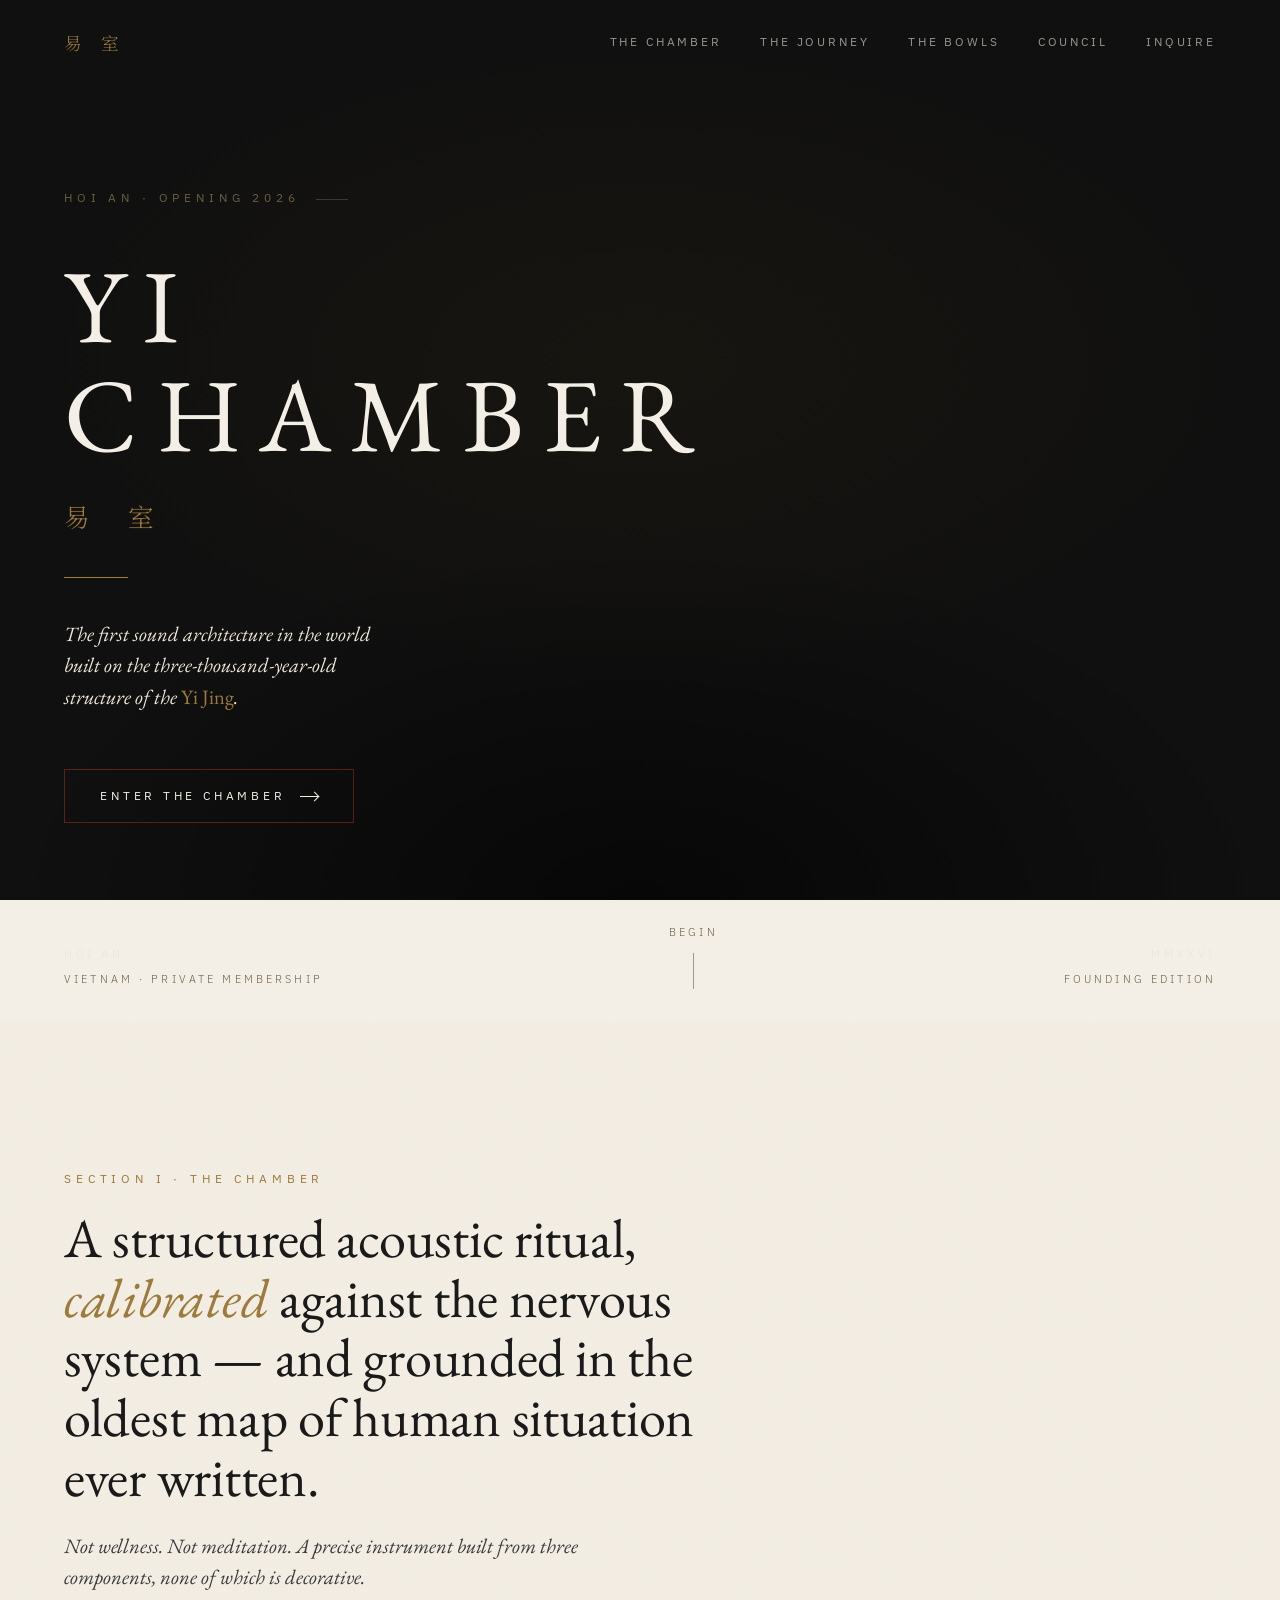
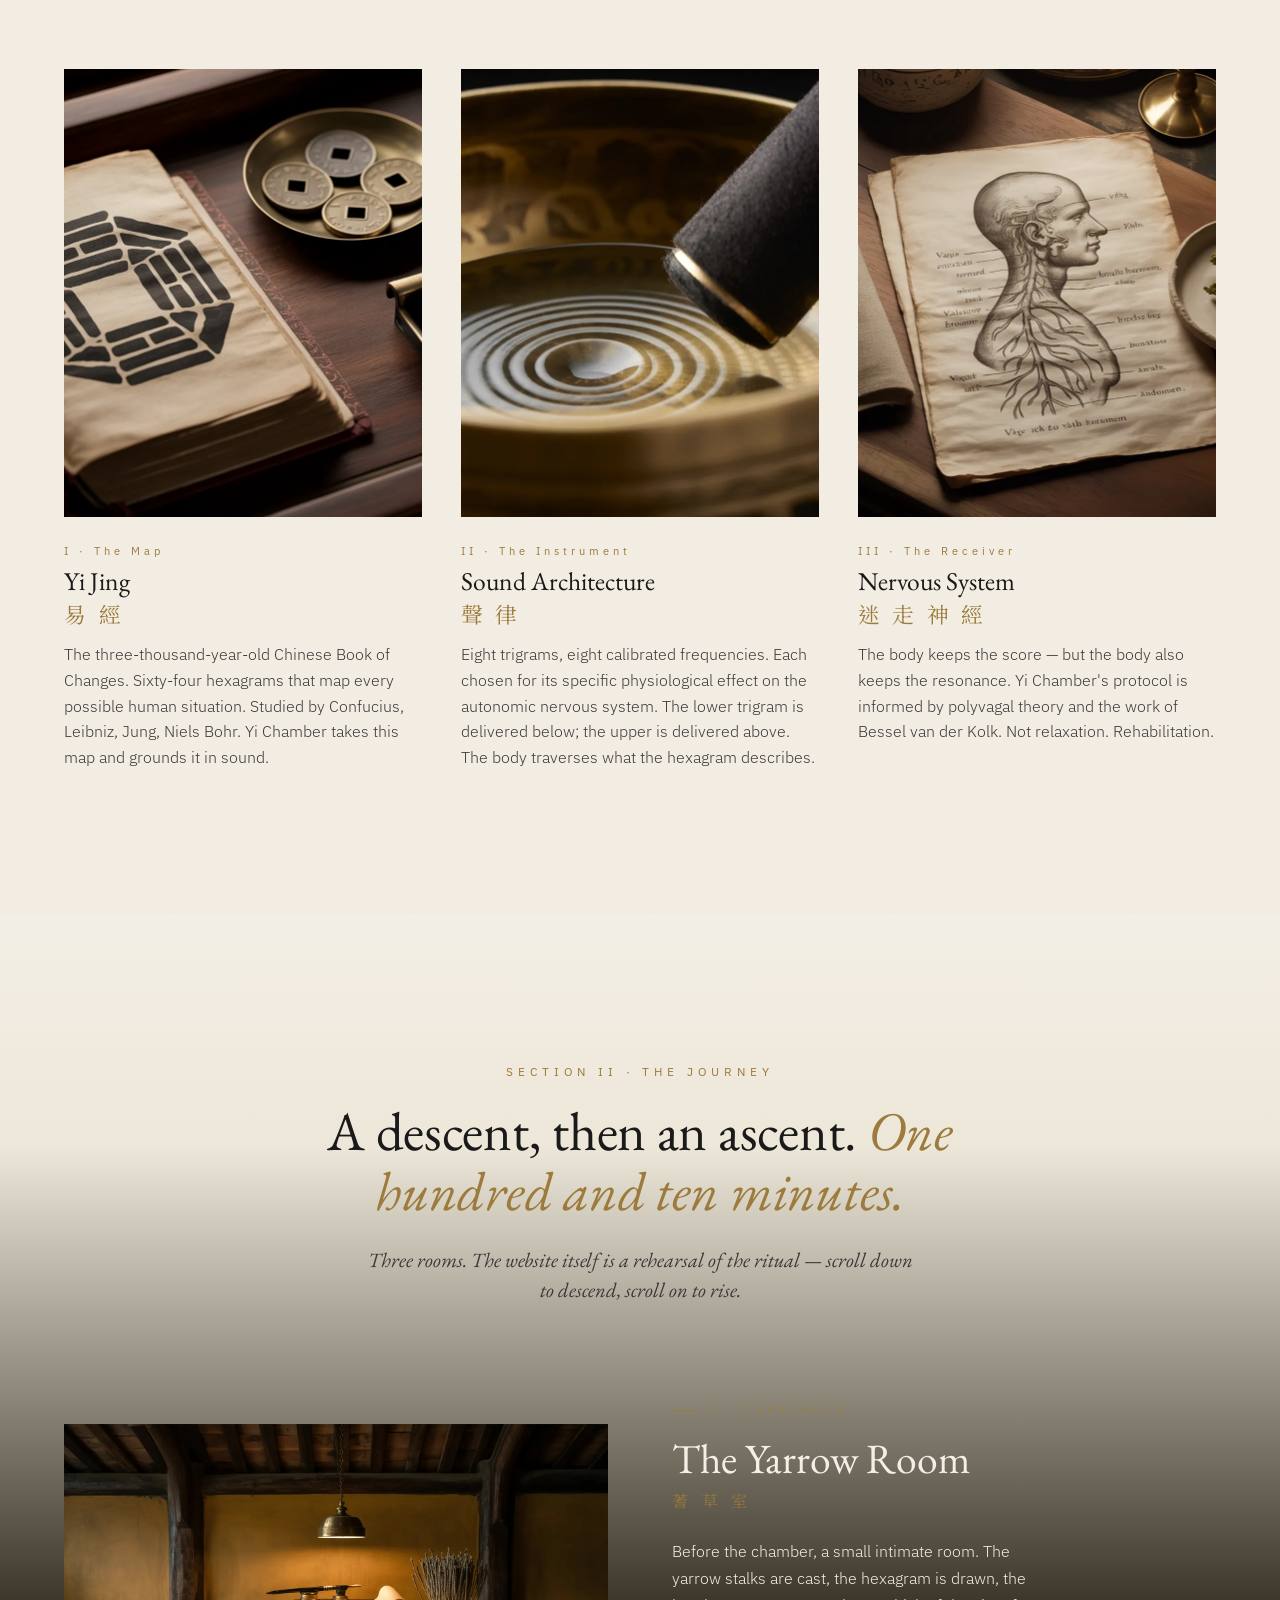
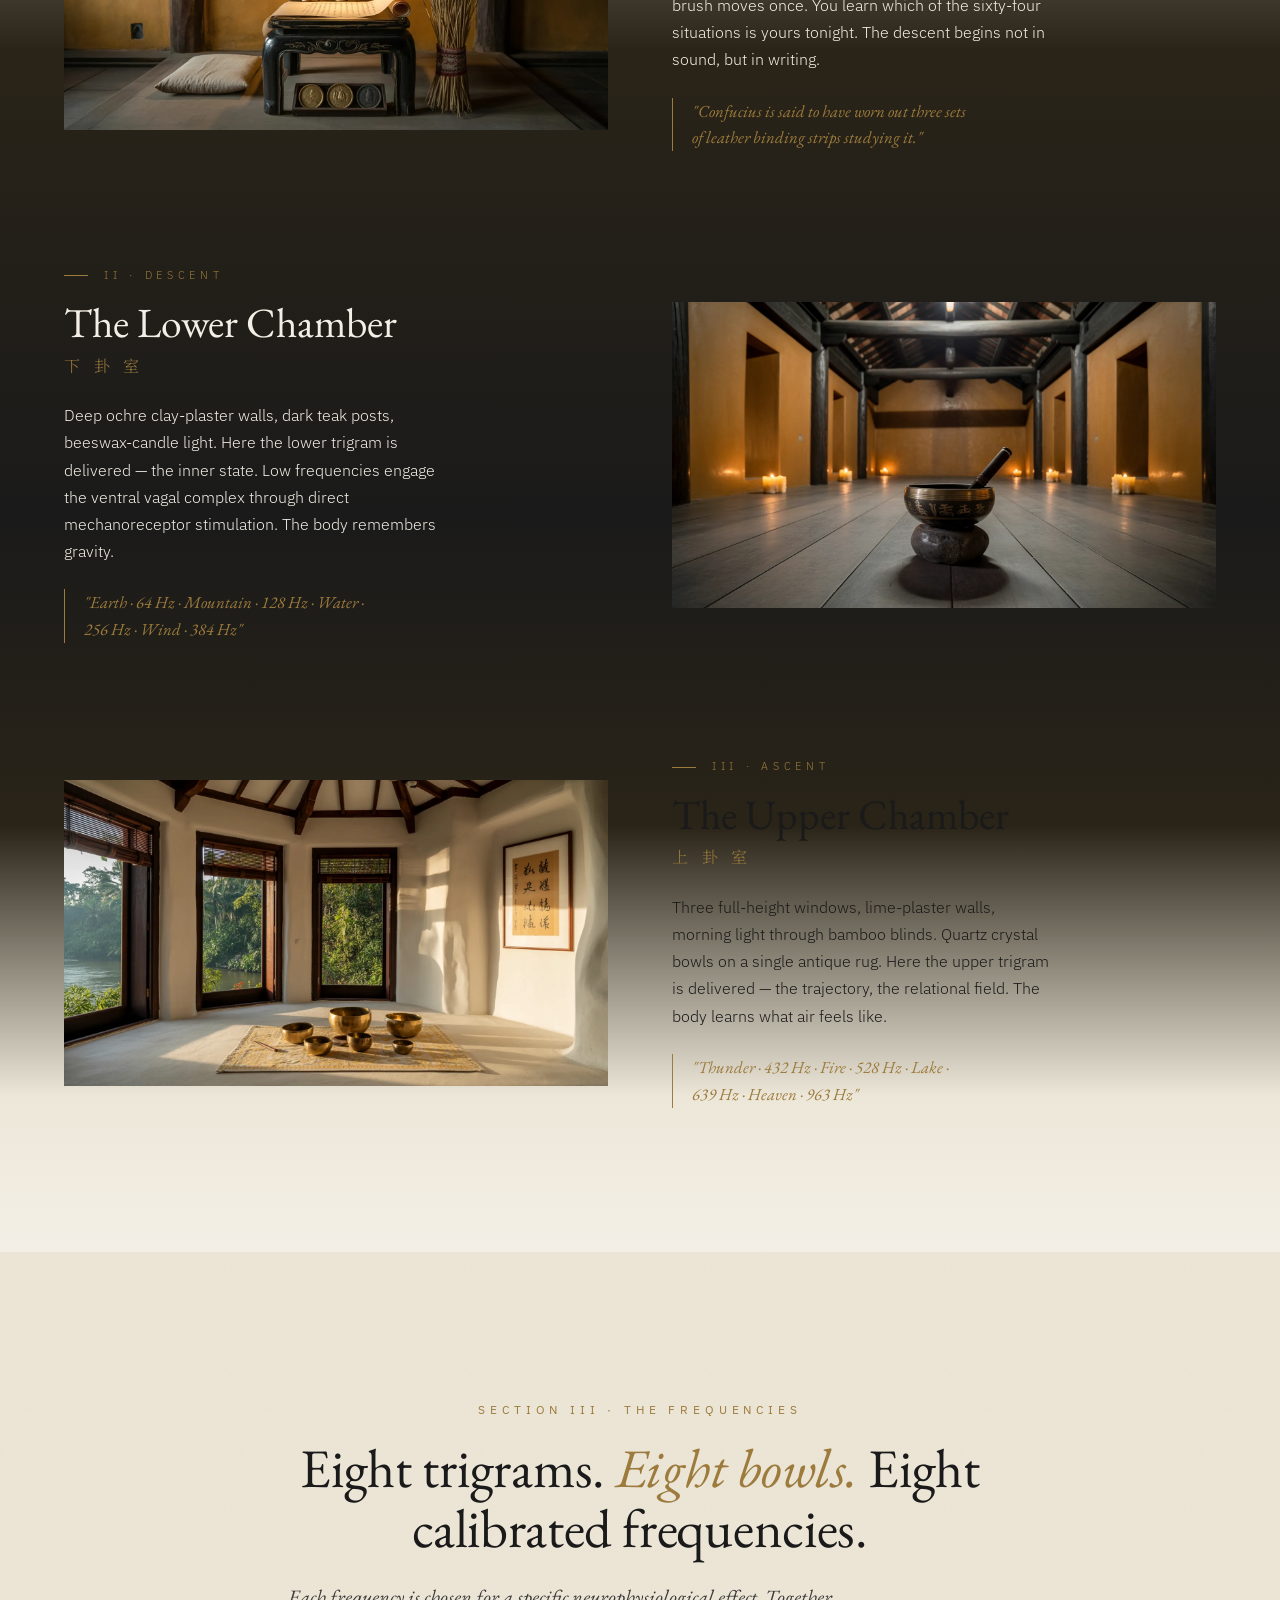
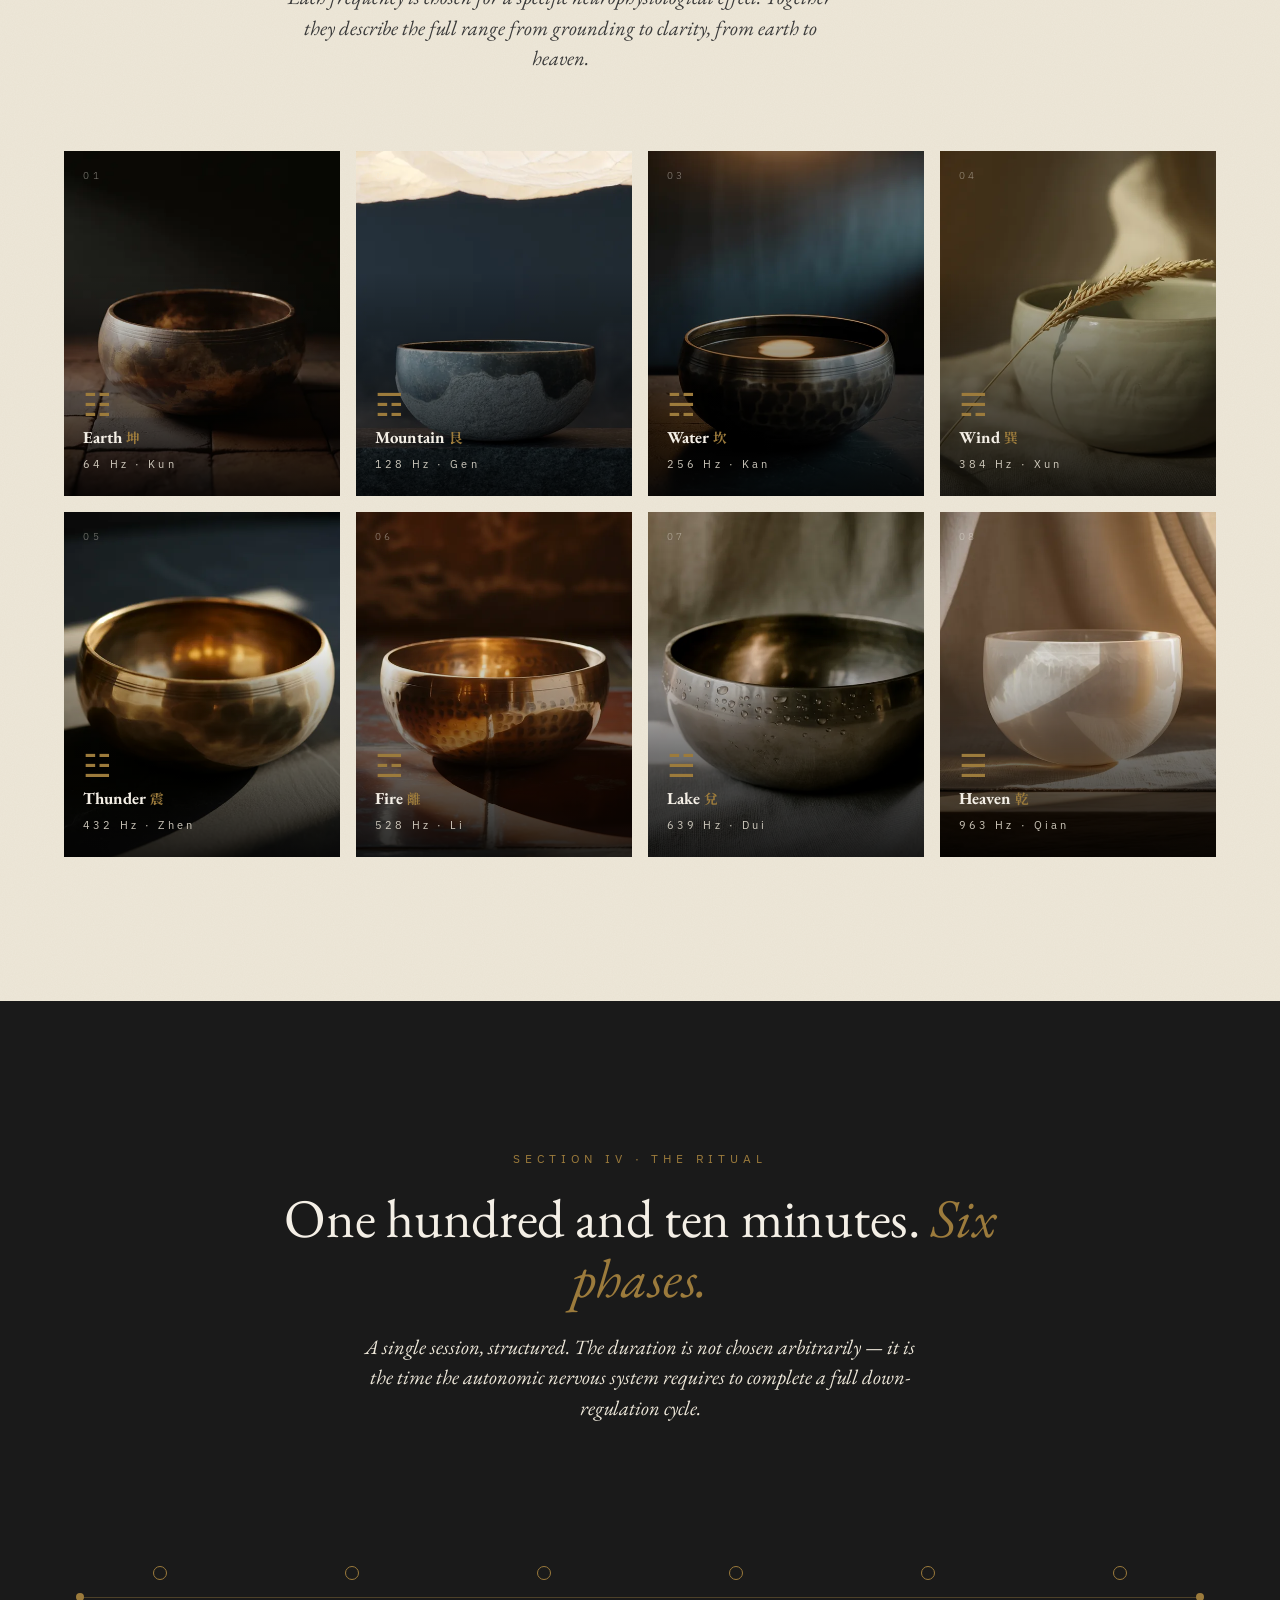
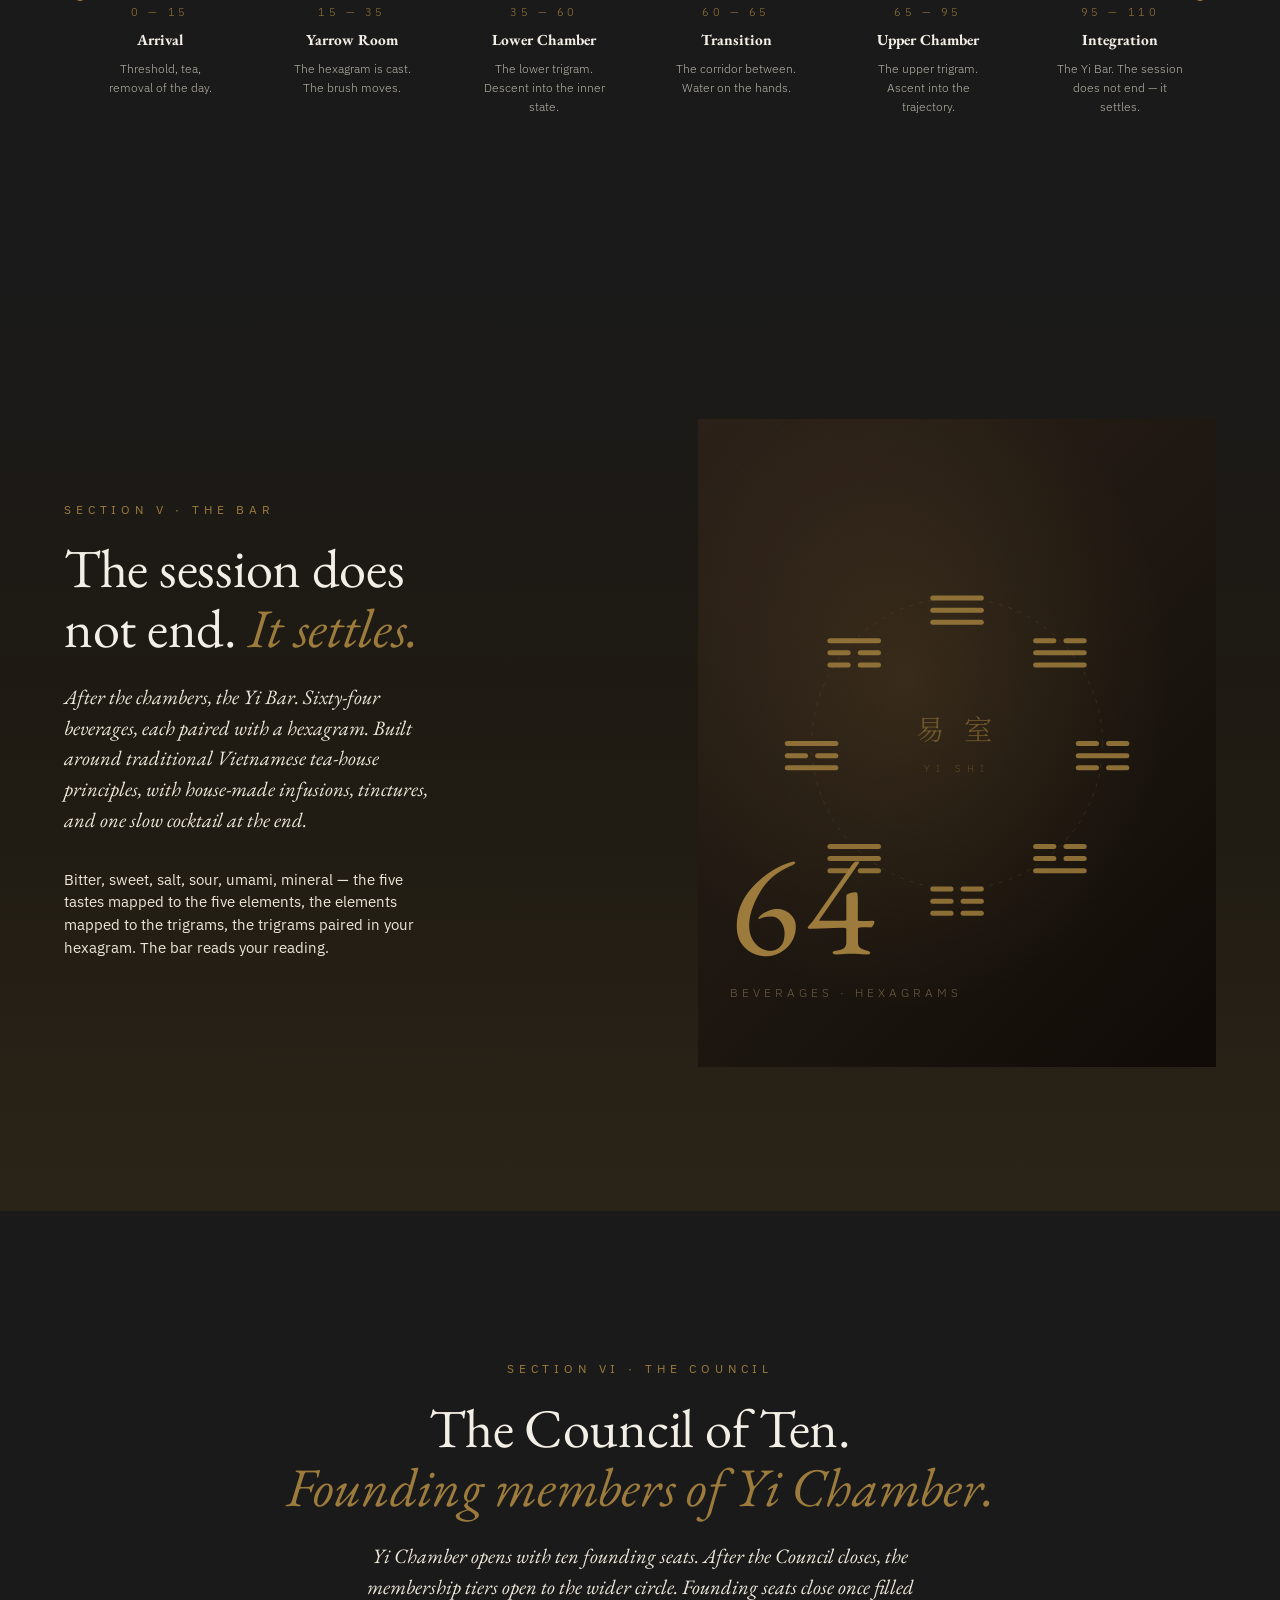
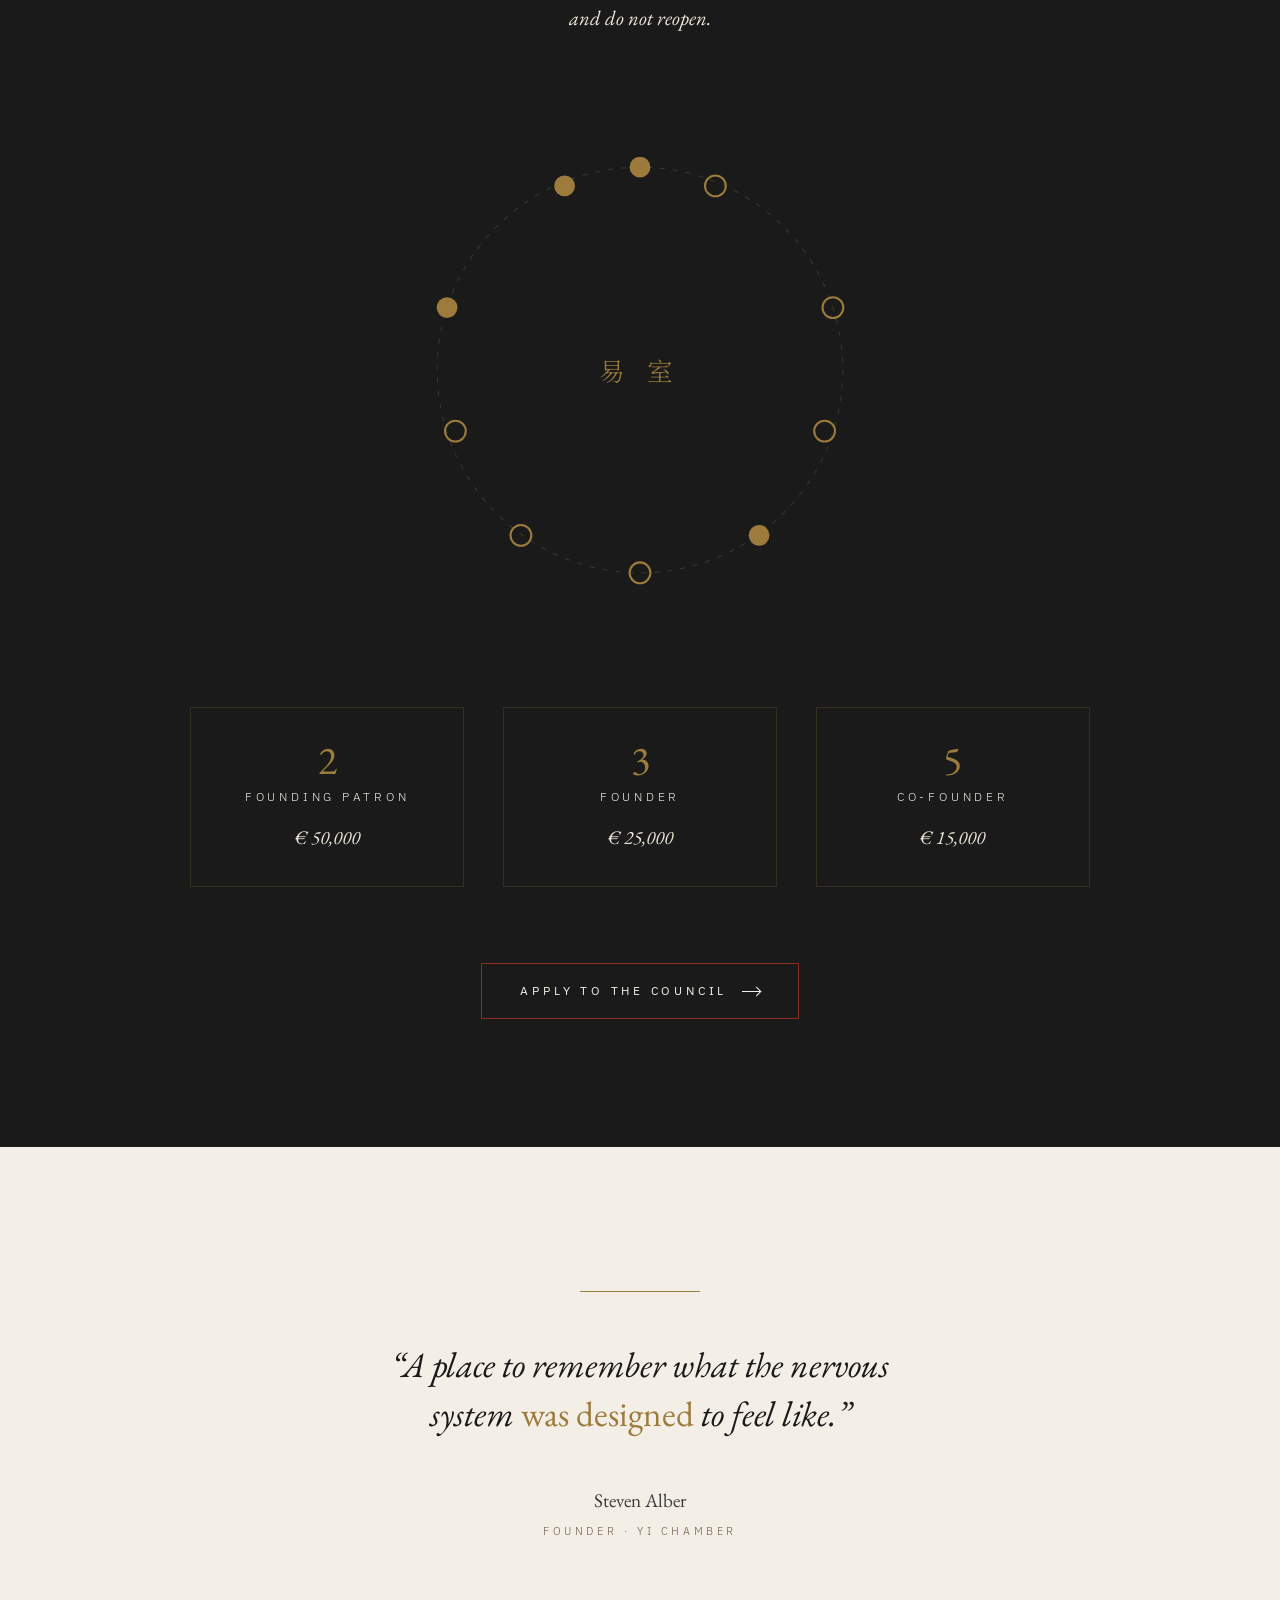
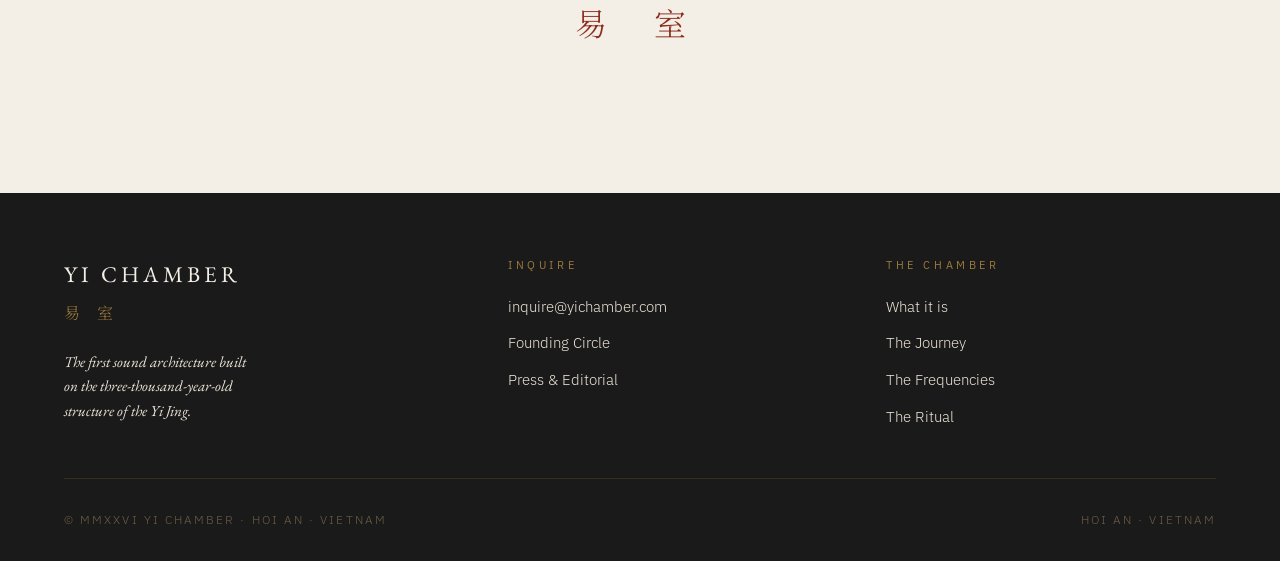
==== commit 644f66e9: "Add files via upload" ====
--- a/index.html
+++ b/index.html
@@ -1,5 +1,4 @@
 <!DOCTYPE html>
-
 <html lang="en">
 <head>
 <meta charset="UTF-8" />
@@ -1324,14 +1323,12 @@
   }
 }
 </script>
-
 </head>
 <body>
 
 <!-- ============================================================
      TOPBAR — fixed
      ============================================================ -->
-
 <header class="topbar is-dark">
   <a href="#" class="topbar__seal" aria-label="Yi Chamber">易 室</a>
   <nav class="topbar__nav" aria-label="Primary">
@@ -1348,72 +1345,67 @@
 <!-- ============================================================
      SECTION 1 — HERO (THRESHOLD)
      ============================================================ -->
-
 <section class="hero" aria-label="Yi Chamber">
   <div class="hero__image" aria-hidden="true"></div>
   <div class="hero__grain" aria-hidden="true"></div>
 
   <div class="hero__inner">
 
-```
-<div></div>
-
-<div class="hero__center">
-  <div class="hero__overline">
-    <span>Hoi An &middot; Opening 2026</span>
-  </div>
-
-  <h1 class="hero__wordmark" aria-label="Yi Chamber"><span class="sr-only">Yi Chamber</span>
-    <span class="word" aria-hidden="true">
-      <span class="letter" style="animation-delay: 600ms">Y</span>
-      <span class="letter" style="animation-delay: 660ms">I</span>
-    </span>
-    <span class="word" aria-hidden="true">
-      <span class="letter" style="animation-delay: 800ms">C</span>
-      <span class="letter" style="animation-delay: 860ms">H</span>
-      <span class="letter" style="animation-delay: 920ms">A</span>
-      <span class="letter" style="animation-delay: 980ms">M</span>
-      <span class="letter" style="animation-delay: 1040ms">B</span>
-      <span class="letter" style="animation-delay: 1100ms">E</span>
-      <span class="letter" style="animation-delay: 1160ms">R</span>
-    </span>
-  </h1>
-
-  <div class="hero__seal" aria-hidden="true">易 室</div>
-
-  <div class="hero__rule" aria-hidden="true"></div>
-
-  <p class="hero__statement">
-    The first sound architecture in the world built on the three-thousand-year-old structure of the <em>Yi Jing</em>.
-  </p>
-
-  <div class="hero__cta-wrap">
-    <a href="#what" class="hero__cta">
-      <span>Enter the Chamber</span>
-      <span class="hero__cta-arrow" aria-hidden="true"></span>
-    </a>
-  </div>
-</div>
-```
-
+    <div></div>
+
+    <div class="hero__center">
+      <div class="hero__overline">
+        <span>Hoi An &middot; Opening 2026</span>
+      </div>
+
+      <h1 class="hero__wordmark" aria-label="Yi Chamber"><span class="sr-only">Yi Chamber</span>
+        <span class="word" aria-hidden="true">
+          <span class="letter" style="animation-delay: 600ms">Y</span>
+          <span class="letter" style="animation-delay: 660ms">I</span>
+        </span>
+        <span class="word" aria-hidden="true">
+          <span class="letter" style="animation-delay: 800ms">C</span>
+          <span class="letter" style="animation-delay: 860ms">H</span>
+          <span class="letter" style="animation-delay: 920ms">A</span>
+          <span class="letter" style="animation-delay: 980ms">M</span>
+          <span class="letter" style="animation-delay: 1040ms">B</span>
+          <span class="letter" style="animation-delay: 1100ms">E</span>
+          <span class="letter" style="animation-delay: 1160ms">R</span>
+        </span>
+      </h1>
+
+      <div class="hero__seal" aria-hidden="true">易 室</div>
+
+      <div class="hero__rule" aria-hidden="true"></div>
+
+      <p class="hero__statement">
+        The first sound architecture in the world built on the three-thousand-year-old structure of the <em>Yi Jing</em>.
+      </p>
+
+      <div class="hero__cta-wrap">
+        <a href="#what" class="hero__cta">
+          <span>Enter the Chamber</span>
+          <span class="hero__cta-arrow" aria-hidden="true"></span>
+        </a>
+      </div>
+    </div>
 </main>
 
-```
-<footer class="hero__footer">
-  <div class="hero__location">
-    <strong>Hoi An</strong>
-    Vietnam &middot; private membership
-  </div>
-  <a href="#what" class="hero__scroll" aria-label="Scroll to begin">
-    <span>Begin</span>
-    <span class="hero__scroll-line" aria-hidden="true"></span>
-  </a>
-  <div class="hero__edition">
-    <strong>MMXXVI</strong>
-    Founding edition
-  </div>
-</footer>
-```
+
+    <footer class="hero__footer">
+      <div class="hero__location">
+        <strong>Hoi An</strong>
+        Vietnam &middot; private membership
+      </div>
+      <a href="#what" class="hero__scroll" aria-label="Scroll to begin">
+        <span>Begin</span>
+        <span class="hero__scroll-line" aria-hidden="true"></span>
+      </a>
+      <div class="hero__edition">
+        <strong>MMXXVI</strong>
+        Founding edition
+      </div>
+    </footer>
 
   </div>
 </section>
@@ -1421,114 +1413,106 @@
 <!-- ============================================================
      SECTION 2 — WHAT IT IS
      ============================================================ -->
-
 <section id="what" class="section s2">
   <div class="grain"></div>
   <div class="section__inner">
 
-```
-<div class="s2__header reveal">
-  <div class="section__overline">Section I &middot; The Chamber</div>
-  <h2 class="section__title">A structured acoustic ritual, <em>calibrated</em> against the nervous system &mdash; and grounded in the oldest map of human situation ever written.</h2>
-  <p class="section__lede">Not wellness. Not meditation. A precise instrument built from three components, none of which is decorative.</p>
-</div>
-
-<div class="s2__grid">
-
-  <article class="s2__card reveal">
-    <div class="s2__card-image">
-      <img src="assets/images/s2-yijing.webp" alt="An open Yi Jing showing the eight trigrams, with antique Chinese coins and a calligraphic brush on a dark teak table." loading="lazy" />
+    <div class="s2__header reveal">
+      <div class="section__overline">Section I &middot; The Chamber</div>
+      <h2 class="section__title">A structured acoustic ritual, <em>calibrated</em> against the nervous system &mdash; and grounded in the oldest map of human situation ever written.</h2>
+      <p class="section__lede">Not wellness. Not meditation. A precise instrument built from three components, none of which is decorative.</p>
     </div>
-    <div class="s2__card-number">I &middot; The Map</div>
-    <h3 class="s2__card-title">Yi Jing<span class="s2__card-title-cjk">易 經</span></h3>
-    <p class="s2__card-body">The three-thousand-year-old Chinese Book of Changes. Sixty-four hexagrams that map every possible human situation. Studied by Confucius, Leibniz, Jung, Niels Bohr. Yi Chamber takes this map and grounds it in sound.</p>
-  </article>
-
-  <article class="s2__card reveal reveal--delay-1">
-    <div class="s2__card-image">
-      <img src="assets/images/s2-sound.webp" alt="Macro view of a bronze singing bowl rim with concentric resonance ripples visible on the water surface." loading="lazy" />
+
+    <div class="s2__grid">
+
+      <article class="s2__card reveal">
+        <div class="s2__card-image">
+          <img src="assets/images/s2-yijing.webp" alt="An open Yi Jing showing the eight trigrams, with antique Chinese coins and a calligraphic brush on a dark teak table." loading="lazy" />
+        </div>
+        <div class="s2__card-number">I &middot; The Map</div>
+        <h3 class="s2__card-title">Yi Jing<span class="s2__card-title-cjk">易 經</span></h3>
+        <p class="s2__card-body">The three-thousand-year-old Chinese Book of Changes. Sixty-four hexagrams that map every possible human situation. Studied by Confucius, Leibniz, Jung, Niels Bohr. Yi Chamber takes this map and grounds it in sound.</p>
+      </article>
+
+      <article class="s2__card reveal reveal--delay-1">
+        <div class="s2__card-image">
+          <img src="assets/images/s2-sound.webp" alt="Macro view of a bronze singing bowl rim with concentric resonance ripples visible on the water surface." loading="lazy" />
+        </div>
+        <div class="s2__card-number">II &middot; The Instrument</div>
+        <h3 class="s2__card-title">Sound Architecture<span class="s2__card-title-cjk">聲 律</span></h3>
+        <p class="s2__card-body">Eight trigrams, eight calibrated frequencies. Each chosen for its specific physiological effect on the autonomic nervous system. The lower trigram is delivered below; the upper is delivered above. The body traverses what the hexagram describes.</p>
+      </article>
+
+      <article class="s2__card reveal reveal--delay-2">
+        <div class="s2__card-image">
+          <img src="assets/images/s2-nervous.webp" alt="An 18th-century-style anatomical illustration of the vagus nerve on aged rice paper, beside a brass tuning fork." loading="lazy" />
+        </div>
+        <div class="s2__card-number">III &middot; The Receiver</div>
+        <h3 class="s2__card-title">Nervous System<span class="s2__card-title-cjk">迷 走 神 經</span></h3>
+        <p class="s2__card-body">The body keeps the score &mdash; but the body also keeps the resonance. Yi Chamber's protocol is informed by polyvagal theory and the work of Bessel van der Kolk. Not relaxation. Rehabilitation.</p>
+      </article>
+
     </div>
-    <div class="s2__card-number">II &middot; The Instrument</div>
-    <h3 class="s2__card-title">Sound Architecture<span class="s2__card-title-cjk">聲 律</span></h3>
-    <p class="s2__card-body">Eight trigrams, eight calibrated frequencies. Each chosen for its specific physiological effect on the autonomic nervous system. The lower trigram is delivered below; the upper is delivered above. The body traverses what the hexagram describes.</p>
-  </article>
-
-  <article class="s2__card reveal reveal--delay-2">
-    <div class="s2__card-image">
-      <img src="assets/images/s2-nervous.webp" alt="An 18th-century-style anatomical illustration of the vagus nerve on aged rice paper, beside a brass tuning fork." loading="lazy" />
-    </div>
-    <div class="s2__card-number">III &middot; The Receiver</div>
-    <h3 class="s2__card-title">Nervous System<span class="s2__card-title-cjk">迷 走 神 經</span></h3>
-    <p class="s2__card-body">The body keeps the score &mdash; but the body also keeps the resonance. Yi Chamber's protocol is informed by polyvagal theory and the work of Bessel van der Kolk. Not relaxation. Rehabilitation.</p>
-  </article>
-
-</div>
-```
-
   </div>
 </section>
 
 <!-- ============================================================
      SECTION 3 — THE JOURNEY (DESCENT)
      ============================================================ -->
-
 <section id="journey" class="section s3">
   <div class="section__inner">
 
-```
-<div class="s3__header reveal">
-  <div class="section__overline">Section II &middot; The Journey</div>
-  <h2 class="section__title">A descent, then an ascent. <em>One hundred and ten minutes.</em></h2>
-  <p class="section__lede">Three rooms. The website itself is a rehearsal of the ritual &mdash; scroll down to descend, scroll on to rise.</p>
-</div>
-
-<div class="s3__panels">
-
-  <!-- Panel 1 — Yarrow Room -->
-  <article class="s3__panel s3__panel--dark reveal">
-    <div class="s3__panel-image">
-      <img src="assets/images/s3-yarrow.webp" alt="A black-lacquered Vietnamese table beneath a brass pendant lamp, with a rice-paper scroll, calligraphy brush, yarrow stalks, and Chinese coins." loading="lazy" />
+    <div class="s3__header reveal">
+      <div class="section__overline">Section II &middot; The Journey</div>
+      <h2 class="section__title">A descent, then an ascent. <em>One hundred and ten minutes.</em></h2>
+      <p class="section__lede">Three rooms. The website itself is a rehearsal of the ritual &mdash; scroll down to descend, scroll on to rise.</p>
     </div>
-    <div class="s3__panel-text">
-      <div class="s3__panel-step">I &middot; Threshold</div>
-      <h3 class="s3__panel-title">The Yarrow Room</h3>
-      <span class="s3__panel-title-cjk">蓍 草 室</span>
-      <p class="s3__panel-body">Before the chamber, a small intimate room. The yarrow stalks are cast, the hexagram is drawn, the brush moves once. You learn which of the sixty-four situations is yours tonight. The descent begins not in sound, but in writing.</p>
-      <blockquote class="s3__panel-quote">"Confucius is said to have worn out three sets of leather binding strips studying it."</blockquote>
+
+    <div class="s3__panels">
+
+      <!-- Panel 1 — Yarrow Room -->
+      <article class="s3__panel s3__panel--dark reveal">
+        <div class="s3__panel-image">
+          <img src="assets/images/s3-yarrow.webp" alt="A black-lacquered Vietnamese table beneath a brass pendant lamp, with a rice-paper scroll, calligraphy brush, yarrow stalks, and Chinese coins." loading="lazy" />
+        </div>
+        <div class="s3__panel-text">
+          <div class="s3__panel-step">I &middot; Threshold</div>
+          <h3 class="s3__panel-title">The Yarrow Room</h3>
+          <span class="s3__panel-title-cjk">蓍 草 室</span>
+          <p class="s3__panel-body">Before the chamber, a small intimate room. The yarrow stalks are cast, the hexagram is drawn, the brush moves once. You learn which of the sixty-four situations is yours tonight. The descent begins not in sound, but in writing.</p>
+          <blockquote class="s3__panel-quote">"Confucius is said to have worn out three sets of leather binding strips studying it."</blockquote>
+        </div>
+      </article>
+
+      <!-- Panel 2 — Lower Chamber -->
+      <article class="s3__panel s3__panel--reverse s3__panel--dark reveal">
+        <div class="s3__panel-image">
+          <img src="assets/images/s3-lower.webp" alt="The Lower Chamber: an immersive sound room with deep ochre clay walls, dark teak posts, candle-lit niches and a single bowl on a stone plinth." loading="lazy" />
+        </div>
+        <div class="s3__panel-text">
+          <div class="s3__panel-step">II &middot; Descent</div>
+          <h3 class="s3__panel-title">The Lower Chamber</h3>
+          <span class="s3__panel-title-cjk">下 卦 室</span>
+          <p class="s3__panel-body">Deep ochre clay-plaster walls, dark teak posts, beeswax-candle light. Here the lower trigram is delivered &mdash; the inner state. Low frequencies engage the ventral vagal complex through direct mechanoreceptor stimulation. The body remembers gravity.</p>
+          <blockquote class="s3__panel-quote">"Earth · 64&nbsp;Hz &middot; Mountain · 128&nbsp;Hz &middot; Water · 256&nbsp;Hz &middot; Wind · 384&nbsp;Hz"</blockquote>
+        </div>
+      </article>
+
+      <!-- Panel 3 — Upper Chamber -->
+      <article class="s3__panel s3__panel--light reveal">
+        <div class="s3__panel-image">
+          <img src="assets/images/s3-upper.webp" alt="The Upper Chamber: an airy elevated room with full-height windows overlooking river and jungle, white lime-plaster walls, bronze and quartz crystal bowls on a rug, calligraphy on the wall." loading="lazy" />
+        </div>
+        <div class="s3__panel-text">
+          <div class="s3__panel-step">III &middot; Ascent</div>
+          <h3 class="s3__panel-title">The Upper Chamber</h3>
+          <span class="s3__panel-title-cjk">上 卦 室</span>
+          <p class="s3__panel-body">Three full-height windows, lime-plaster walls, morning light through bamboo blinds. Quartz crystal bowls on a single antique rug. Here the upper trigram is delivered &mdash; the trajectory, the relational field. The body learns what air feels like.</p>
+          <blockquote class="s3__panel-quote">"Thunder · 432&nbsp;Hz &middot; Fire · 528&nbsp;Hz &middot; Lake · 639&nbsp;Hz &middot; Heaven · 963&nbsp;Hz"</blockquote>
+        </div>
+      </article>
+
     </div>
-  </article>
-
-  <!-- Panel 2 — Lower Chamber -->
-  <article class="s3__panel s3__panel--reverse s3__panel--dark reveal">
-    <div class="s3__panel-image">
-      <img src="assets/images/s3-lower.webp" alt="The Lower Chamber: an immersive sound room with deep ochre clay walls, dark teak posts, candle-lit niches and a single bowl on a stone plinth." loading="lazy" />
-    </div>
-    <div class="s3__panel-text">
-      <div class="s3__panel-step">II &middot; Descent</div>
-      <h3 class="s3__panel-title">The Lower Chamber</h3>
-      <span class="s3__panel-title-cjk">下 卦 室</span>
-      <p class="s3__panel-body">Deep ochre clay-plaster walls, dark teak posts, beeswax-candle light. Here the lower trigram is delivered &mdash; the inner state. Low frequencies engage the ventral vagal complex through direct mechanoreceptor stimulation. The body remembers gravity.</p>
-      <blockquote class="s3__panel-quote">"Earth · 64&nbsp;Hz &middot; Mountain · 128&nbsp;Hz &middot; Water · 256&nbsp;Hz &middot; Wind · 384&nbsp;Hz"</blockquote>
-    </div>
-  </article>
-
-  <!-- Panel 3 — Upper Chamber -->
-  <article class="s3__panel s3__panel--light reveal">
-    <div class="s3__panel-image">
-      <img src="assets/images/s3-upper.webp" alt="The Upper Chamber: an airy elevated room with full-height windows overlooking river and jungle, white lime-plaster walls, bronze and quartz crystal bowls on a rug, calligraphy on the wall." loading="lazy" />
-    </div>
-    <div class="s3__panel-text">
-      <div class="s3__panel-step">III &middot; Ascent</div>
-      <h3 class="s3__panel-title">The Upper Chamber</h3>
-      <span class="s3__panel-title-cjk">上 卦 室</span>
-      <p class="s3__panel-body">Three full-height windows, lime-plaster walls, morning light through bamboo blinds. Quartz crystal bowls on a single antique rug. Here the upper trigram is delivered &mdash; the trajectory, the relational field. The body learns what air feels like.</p>
-      <blockquote class="s3__panel-quote">"Thunder · 432&nbsp;Hz &middot; Fire · 528&nbsp;Hz &middot; Lake · 639&nbsp;Hz &middot; Heaven · 963&nbsp;Hz"</blockquote>
-    </div>
-  </article>
-
-</div>
-```
-
   </div>
 </section>
 
@@ -1536,156 +1520,149 @@
      SECTION 4 — THE BOWLS / 8 FREQUENCIES
      (placeholder gradients until Prompt 09-16 images arrive)
      ============================================================ -->
-
 <section id="bowls" class="section s4">
   <div class="grain"></div>
   <div class="section__inner">
 
-```
-<div class="s4__header reveal">
-  <div class="section__overline">Section III &middot; The Frequencies</div>
-  <h2 class="section__title">Eight trigrams. <em>Eight bowls.</em> Eight calibrated frequencies.</h2>
-  <p class="section__lede">Each frequency is chosen for a specific neurophysiological effect. Together they describe the full range from grounding to clarity, from earth to heaven.</p>
-</div>
-
-<div class="s4__grid">
-
-  <article class="s4__cell s4__cell--earth reveal">
-    <img src="assets/images/bowl-01-earth.webp" alt="Earth bowl (Kun, 64 Hz) — a warm patinated bronze-clay bowl on ochre stone tile." loading="lazy" />
-    <span class="s4__cell-pos">01</span>
-    <div class="s4__cell-overlay">
-      <span class="s4__cell-trigram">☷</span>
-      <h3 class="s4__cell-name">Earth <span class="s4__cell-name-cjk">坤</span></h3>
-      <div class="s4__cell-freq">64 Hz &middot; Kun</div>
+    <div class="s4__header reveal">
+      <div class="section__overline">Section III &middot; The Frequencies</div>
+      <h2 class="section__title">Eight trigrams. <em>Eight bowls.</em> Eight calibrated frequencies.</h2>
+      <p class="section__lede">Each frequency is chosen for a specific neurophysiological effect. Together they describe the full range from grounding to clarity, from earth to heaven.</p>
     </div>
-  </article>
-
-  <article class="s4__cell s4__cell--mountain reveal reveal--delay-1">
-    <img src="assets/images/bowl-02-mountain.webp" alt="Mountain bowl (Gen, 128 Hz) — a stone-bodied bowl on granite, cool morning fog." loading="lazy" />
-    <span class="s4__cell-pos">02</span>
-    <div class="s4__cell-overlay">
-      <span class="s4__cell-trigram">☶</span>
-      <h3 class="s4__cell-name">Mountain <span class="s4__cell-name-cjk">艮</span></h3>
-      <div class="s4__cell-freq">128 Hz &middot; Gen</div>
+
+    <div class="s4__grid">
+
+      <article class="s4__cell s4__cell--earth reveal">
+        <img src="assets/images/bowl-01-earth.webp" alt="Earth bowl (Kun, 64 Hz) — a warm patinated bronze-clay bowl on ochre stone tile." loading="lazy" />
+        <span class="s4__cell-pos">01</span>
+        <div class="s4__cell-overlay">
+          <span class="s4__cell-trigram">☷</span>
+          <h3 class="s4__cell-name">Earth <span class="s4__cell-name-cjk">坤</span></h3>
+          <div class="s4__cell-freq">64 Hz &middot; Kun</div>
+        </div>
+      </article>
+
+      <article class="s4__cell s4__cell--mountain reveal reveal--delay-1">
+        <img src="assets/images/bowl-02-mountain.webp" alt="Mountain bowl (Gen, 128 Hz) — a stone-bodied bowl on granite, cool morning fog." loading="lazy" />
+        <span class="s4__cell-pos">02</span>
+        <div class="s4__cell-overlay">
+          <span class="s4__cell-trigram">☶</span>
+          <h3 class="s4__cell-name">Mountain <span class="s4__cell-name-cjk">艮</span></h3>
+          <div class="s4__cell-freq">128 Hz &middot; Gen</div>
+        </div>
+      </article>
+
+      <article class="s4__cell s4__cell--water reveal reveal--delay-2">
+        <img src="assets/images/bowl-03-water.webp" alt="Water bowl (Kan, 256 Hz) — a dark bronze bowl with still water reflecting a single overhead light." loading="lazy" />
+        <span class="s4__cell-pos">03</span>
+        <div class="s4__cell-overlay">
+          <span class="s4__cell-trigram">☵</span>
+          <h3 class="s4__cell-name">Water <span class="s4__cell-name-cjk">坎</span></h3>
+          <div class="s4__cell-freq">256 Hz &middot; Kan</div>
+        </div>
+      </article>
+
+      <article class="s4__cell s4__cell--wind reveal reveal--delay-3">
+        <img src="assets/images/bowl-04-wind.webp" alt="Wind bowl (Xun, 384 Hz) — a pale celadon ceramic bowl on linen, dried grass leaning against it." loading="lazy" />
+        <span class="s4__cell-pos">04</span>
+        <div class="s4__cell-overlay">
+          <span class="s4__cell-trigram">☴</span>
+          <h3 class="s4__cell-name">Wind <span class="s4__cell-name-cjk">巽</span></h3>
+          <div class="s4__cell-freq">384 Hz &middot; Xun</div>
+        </div>
+      </article>
+
+      <article class="s4__cell s4__cell--thunder reveal">
+        <img src="assets/images/bowl-05-thunder.webp" alt="Thunder bowl (Zhen, 432 Hz) — a burnished gold-bronze bowl on slate with a sharp diagonal light strike." loading="lazy" />
+        <span class="s4__cell-pos">05</span>
+        <div class="s4__cell-overlay">
+          <span class="s4__cell-trigram">☳</span>
+          <h3 class="s4__cell-name">Thunder <span class="s4__cell-name-cjk">震</span></h3>
+          <div class="s4__cell-freq">432 Hz &middot; Zhen</div>
+        </div>
+      </article>
+
+      <article class="s4__cell s4__cell--fire reveal reveal--delay-1">
+        <img src="assets/images/bowl-06-fire.webp" alt="Fire bowl (Li, 528 Hz) — a copper bowl on terracotta tile with warm diagonal light." loading="lazy" />
+        <span class="s4__cell-pos">06</span>
+        <div class="s4__cell-overlay">
+          <span class="s4__cell-trigram">☲</span>
+          <h3 class="s4__cell-name">Fire <span class="s4__cell-name-cjk">離</span></h3>
+          <div class="s4__cell-freq">528 Hz &middot; Li</div>
+        </div>
+      </article>
+
+      <article class="s4__cell s4__cell--lake reveal reveal--delay-2">
+        <img src="assets/images/bowl-07-lake.webp" alt="Lake bowl (Dui, 639 Hz) — a silver-finish bowl with water droplets on its surface, resting on pale linen." loading="lazy" />
+        <span class="s4__cell-pos">07</span>
+        <div class="s4__cell-overlay">
+          <span class="s4__cell-trigram">☱</span>
+          <h3 class="s4__cell-name">Lake <span class="s4__cell-name-cjk">兌</span></h3>
+          <div class="s4__cell-freq">639 Hz &middot; Dui</div>
+        </div>
+      </article>
+
+      <article class="s4__cell s4__cell--heaven reveal reveal--delay-3">
+        <img src="assets/images/bowl-08-heaven.webp" alt="Heaven bowl (Qian, 963 Hz) — a luminous quartz crystal bowl with a brass rim in high-key morning light." loading="lazy" />
+        <span class="s4__cell-pos">08</span>
+        <div class="s4__cell-overlay">
+          <span class="s4__cell-trigram">☰</span>
+          <h3 class="s4__cell-name">Heaven <span class="s4__cell-name-cjk">乾</span></h3>
+          <div class="s4__cell-freq">963 Hz &middot; Qian</div>
+        </div>
+      </article>
+
     </div>
-  </article>
-
-  <article class="s4__cell s4__cell--water reveal reveal--delay-2">
-    <img src="assets/images/bowl-03-water.webp" alt="Water bowl (Kan, 256 Hz) — a dark bronze bowl with still water reflecting a single overhead light." loading="lazy" />
-    <span class="s4__cell-pos">03</span>
-    <div class="s4__cell-overlay">
-      <span class="s4__cell-trigram">☵</span>
-      <h3 class="s4__cell-name">Water <span class="s4__cell-name-cjk">坎</span></h3>
-      <div class="s4__cell-freq">256 Hz &middot; Kan</div>
-    </div>
-  </article>
-
-  <article class="s4__cell s4__cell--wind reveal reveal--delay-3">
-    <img src="assets/images/bowl-04-wind.webp" alt="Wind bowl (Xun, 384 Hz) — a pale celadon ceramic bowl on linen, dried grass leaning against it." loading="lazy" />
-    <span class="s4__cell-pos">04</span>
-    <div class="s4__cell-overlay">
-      <span class="s4__cell-trigram">☴</span>
-      <h3 class="s4__cell-name">Wind <span class="s4__cell-name-cjk">巽</span></h3>
-      <div class="s4__cell-freq">384 Hz &middot; Xun</div>
-    </div>
-  </article>
-
-  <article class="s4__cell s4__cell--thunder reveal">
-    <img src="assets/images/bowl-05-thunder.webp" alt="Thunder bowl (Zhen, 432 Hz) — a burnished gold-bronze bowl on slate with a sharp diagonal light strike." loading="lazy" />
-    <span class="s4__cell-pos">05</span>
-    <div class="s4__cell-overlay">
-      <span class="s4__cell-trigram">☳</span>
-      <h3 class="s4__cell-name">Thunder <span class="s4__cell-name-cjk">震</span></h3>
-      <div class="s4__cell-freq">432 Hz &middot; Zhen</div>
-    </div>
-  </article>
-
-  <article class="s4__cell s4__cell--fire reveal reveal--delay-1">
-    <img src="assets/images/bowl-06-fire.webp" alt="Fire bowl (Li, 528 Hz) — a copper bowl on terracotta tile with warm diagonal light." loading="lazy" />
-    <span class="s4__cell-pos">06</span>
-    <div class="s4__cell-overlay">
-      <span class="s4__cell-trigram">☲</span>
-      <h3 class="s4__cell-name">Fire <span class="s4__cell-name-cjk">離</span></h3>
-      <div class="s4__cell-freq">528 Hz &middot; Li</div>
-    </div>
-  </article>
-
-  <article class="s4__cell s4__cell--lake reveal reveal--delay-2">
-    <img src="assets/images/bowl-07-lake.webp" alt="Lake bowl (Dui, 639 Hz) — a silver-finish bowl with water droplets on its surface, resting on pale linen." loading="lazy" />
-    <span class="s4__cell-pos">07</span>
-    <div class="s4__cell-overlay">
-      <span class="s4__cell-trigram">☱</span>
-      <h3 class="s4__cell-name">Lake <span class="s4__cell-name-cjk">兌</span></h3>
-      <div class="s4__cell-freq">639 Hz &middot; Dui</div>
-    </div>
-  </article>
-
-  <article class="s4__cell s4__cell--heaven reveal reveal--delay-3">
-    <img src="assets/images/bowl-08-heaven.webp" alt="Heaven bowl (Qian, 963 Hz) — a luminous quartz crystal bowl with a brass rim in high-key morning light." loading="lazy" />
-    <span class="s4__cell-pos">08</span>
-    <div class="s4__cell-overlay">
-      <span class="s4__cell-trigram">☰</span>
-      <h3 class="s4__cell-name">Heaven <span class="s4__cell-name-cjk">乾</span></h3>
-      <div class="s4__cell-freq">963 Hz &middot; Qian</div>
-    </div>
-  </article>
-
-</div>
-```
-
   </div>
 </section>
 
 <!-- ============================================================
      SECTION 5 — THE RITUAL (110 min)
      ============================================================ -->
-
 <section id="ritual" class="section s5">
   <div class="section__inner">
 
-```
-<div class="s5__header reveal">
-  <div class="section__overline">Section IV &middot; The Ritual</div>
-  <h2 class="section__title">One hundred and ten minutes. <em>Six phases.</em></h2>
-  <p class="section__lede">A single session, structured. The duration is not chosen arbitrarily &mdash; it is the time the autonomic nervous system requires to complete a full down-regulation cycle.</p>
-</div>
-
-<div class="s5__timeline reveal">
-  <div class="s5__axis" aria-hidden="true"></div>
-  <div class="s5__phases">
-    <div class="s5__phase">
-      <div class="s5__phase-time">0 — 15</div>
-      <h3 class="s5__phase-title">Arrival</h3>
-      <p class="s5__phase-body">Threshold, tea, removal of the day.</p>
+    <div class="s5__header reveal">
+      <div class="section__overline">Section IV &middot; The Ritual</div>
+      <h2 class="section__title">One hundred and ten minutes. <em>Six phases.</em></h2>
+      <p class="section__lede">A single session, structured. The duration is not chosen arbitrarily &mdash; it is the time the autonomic nervous system requires to complete a full down-regulation cycle.</p>
     </div>
-    <div class="s5__phase">
-      <div class="s5__phase-time">15 — 35</div>
-      <h3 class="s5__phase-title">Yarrow Room</h3>
-      <p class="s5__phase-body">The hexagram is cast. The brush moves.</p>
+
+    <div class="s5__timeline reveal">
+      <div class="s5__axis" aria-hidden="true"></div>
+      <div class="s5__phases">
+        <div class="s5__phase">
+          <div class="s5__phase-time">0 — 15</div>
+          <h3 class="s5__phase-title">Arrival</h3>
+          <p class="s5__phase-body">Threshold, tea, removal of the day.</p>
+        </div>
+        <div class="s5__phase">
+          <div class="s5__phase-time">15 — 35</div>
+          <h3 class="s5__phase-title">Yarrow Room</h3>
+          <p class="s5__phase-body">The hexagram is cast. The brush moves.</p>
+        </div>
+        <div class="s5__phase">
+          <div class="s5__phase-time">35 — 60</div>
+          <h3 class="s5__phase-title">Lower Chamber</h3>
+          <p class="s5__phase-body">The lower trigram. Descent into the inner state.</p>
+        </div>
+        <div class="s5__phase">
+          <div class="s5__phase-time">60 — 65</div>
+          <h3 class="s5__phase-title">Transition</h3>
+          <p class="s5__phase-body">The corridor between. Water on the hands.</p>
+        </div>
+        <div class="s5__phase">
+          <div class="s5__phase-time">65 — 95</div>
+          <h3 class="s5__phase-title">Upper Chamber</h3>
+          <p class="s5__phase-body">The upper trigram. Ascent into the trajectory.</p>
+        </div>
+        <div class="s5__phase">
+          <div class="s5__phase-time">95 — 110</div>
+          <h3 class="s5__phase-title">Integration</h3>
+          <p class="s5__phase-body">The Yi Bar. The session does not end &mdash; it settles.</p>
+        </div>
+      </div>
     </div>
-    <div class="s5__phase">
-      <div class="s5__phase-time">35 — 60</div>
-      <h3 class="s5__phase-title">Lower Chamber</h3>
-      <p class="s5__phase-body">The lower trigram. Descent into the inner state.</p>
-    </div>
-    <div class="s5__phase">
-      <div class="s5__phase-time">60 — 65</div>
-      <h3 class="s5__phase-title">Transition</h3>
-      <p class="s5__phase-body">The corridor between. Water on the hands.</p>
-    </div>
-    <div class="s5__phase">
-      <div class="s5__phase-time">65 — 95</div>
-      <h3 class="s5__phase-title">Upper Chamber</h3>
-      <p class="s5__phase-body">The upper trigram. Ascent into the trajectory.</p>
-    </div>
-    <div class="s5__phase">
-      <div class="s5__phase-time">95 — 110</div>
-      <h3 class="s5__phase-title">Integration</h3>
-      <p class="s5__phase-body">The Yi Bar. The session does not end &mdash; it settles.</p>
-    </div>
-  </div>
-</div>
-```
 
   </div>
 </section>
@@ -1693,26 +1670,23 @@
 <!-- ============================================================
      SECTION 6 — YI BAR
      ============================================================ -->
-
 <section id="bar" class="section s6">
   <div class="section__inner s6__inner">
 
-```
-<div class="s6__text reveal">
-  <div class="section__overline">Section V &middot; The Bar</div>
-  <h2 class="section__title">The session does not end. <em>It settles.</em></h2>
-  <p class="section__lede">After the chambers, the Yi Bar. Sixty-four beverages, each paired with a hexagram. Built around traditional Vietnamese tea-house principles, with house-made infusions, tinctures, and one slow cocktail at the end.</p>
-  <p class="section__lede" style="font-style: normal; font-family: var(--font-body); font-size: 0.95rem; color: var(--bone);">Bitter, sweet, salt, sour, umami, mineral &mdash; the five tastes mapped to the five elements, the elements mapped to the trigrams, the trigrams paired in your hexagram. The bar reads your reading.</p>
-</div>
-
-<div class="s6__visual reveal reveal--delay-1" aria-hidden="true">
-  <svg class="s6__bagua" viewBox="-100 -100 200 200" xmlns="http://www.w3.org/2000/svg" aria-hidden="true"><circle cx="0" cy="0" r="72" fill="none" stroke="#6B5D45" stroke-width="0.4" stroke-dasharray="2 3" opacity="0.4"/><text x="0" y="-2" text-anchor="middle" font-family="Noto Serif TC, serif" font-size="14" fill="#9C7B3C" opacity="0.7" letter-spacing="3">易 室</text><text x="0" y="14" text-anchor="middle" font-family="IBM Plex Sans, sans-serif" font-size="5" fill="#9C7B3C" opacity="0.5" letter-spacing="3">YI SHI</text><g transform="translate(0.0,-72.0)"><line x1="-12" y1="12" x2="12" y2="12" stroke="#9C7B3C" stroke-width="2.5" stroke-linecap="round"/><line x1="-12" y1="6" x2="12" y2="6" stroke="#9C7B3C" stroke-width="2.5" stroke-linecap="round"/><line x1="-12" y1="0" x2="12" y2="0" stroke="#9C7B3C" stroke-width="2.5" stroke-linecap="round"/></g><g transform="translate(50.9,-50.9)"><line x1="-12" y1="12" x2="12" y2="12" stroke="#9C7B3C" stroke-width="2.5" stroke-linecap="round"/><line x1="-12" y1="6" x2="12" y2="6" stroke="#9C7B3C" stroke-width="2.5" stroke-linecap="round"/><line x1="-12" y1="0" x2="-3" y2="0" stroke="#9C7B3C" stroke-width="2.5" stroke-linecap="round"/><line x1="3" y1="0" x2="12" y2="0" stroke="#9C7B3C" stroke-width="2.5" stroke-linecap="round"/></g><g transform="translate(72.0,0.0)"><line x1="-12" y1="12" x2="-3" y2="12" stroke="#9C7B3C" stroke-width="2.5" stroke-linecap="round"/><line x1="3" y1="12" x2="12" y2="12" stroke="#9C7B3C" stroke-width="2.5" stroke-linecap="round"/><line x1="-12" y1="6" x2="12" y2="6" stroke="#9C7B3C" stroke-width="2.5" stroke-linecap="round"/><line x1="-12" y1="0" x2="-3" y2="0" stroke="#9C7B3C" stroke-width="2.5" stroke-linecap="round"/><line x1="3" y1="0" x2="12" y2="0" stroke="#9C7B3C" stroke-width="2.5" stroke-linecap="round"/></g><g transform="translate(50.9,50.9)"><line x1="-12" y1="12" x2="12" y2="12" stroke="#9C7B3C" stroke-width="2.5" stroke-linecap="round"/><line x1="-12" y1="6" x2="-3" y2="6" stroke="#9C7B3C" stroke-width="2.5" stroke-linecap="round"/><line x1="3" y1="6" x2="12" y2="6" stroke="#9C7B3C" stroke-width="2.5" stroke-linecap="round"/><line x1="-12" y1="0" x2="-3" y2="0" stroke="#9C7B3C" stroke-width="2.5" stroke-linecap="round"/><line x1="3" y1="0" x2="12" y2="0" stroke="#9C7B3C" stroke-width="2.5" stroke-linecap="round"/></g><g transform="translate(0.0,72.0)"><line x1="-12" y1="12" x2="-3" y2="12" stroke="#9C7B3C" stroke-width="2.5" stroke-linecap="round"/><line x1="3" y1="12" x2="12" y2="12" stroke="#9C7B3C" stroke-width="2.5" stroke-linecap="round"/><line x1="-12" y1="6" x2="-3" y2="6" stroke="#9C7B3C" stroke-width="2.5" stroke-linecap="round"/><line x1="3" y1="6" x2="12" y2="6" stroke="#9C7B3C" stroke-width="2.5" stroke-linecap="round"/><line x1="-12" y1="0" x2="-3" y2="0" stroke="#9C7B3C" stroke-width="2.5" stroke-linecap="round"/><line x1="3" y1="0" x2="12" y2="0" stroke="#9C7B3C" stroke-width="2.5" stroke-linecap="round"/></g><g transform="translate(-50.9,50.9)"><line x1="-12" y1="12" x2="-3" y2="12" stroke="#9C7B3C" stroke-width="2.5" stroke-linecap="round"/><line x1="3" y1="12" x2="12" y2="12" stroke="#9C7B3C" stroke-width="2.5" stroke-linecap="round"/><line x1="-12" y1="6" x2="12" y2="6" stroke="#9C7B3C" stroke-width="2.5" stroke-linecap="round"/><line x1="-12" y1="0" x2="12" y2="0" stroke="#9C7B3C" stroke-width="2.5" stroke-linecap="round"/></g><g transform="translate(-72.0,0.0)"><line x1="-12" y1="12" x2="12" y2="12" stroke="#9C7B3C" stroke-width="2.5" stroke-linecap="round"/><line x1="-12" y1="6" x2="-3" y2="6" stroke="#9C7B3C" stroke-width="2.5" stroke-linecap="round"/><line x1="3" y1="6" x2="12" y2="6" stroke="#9C7B3C" stroke-width="2.5" stroke-linecap="round"/><line x1="-12" y1="0" x2="12" y2="0" stroke="#9C7B3C" stroke-width="2.5" stroke-linecap="round"/></g><g transform="translate(-50.9,-50.9)"><line x1="-12" y1="12" x2="-3" y2="12" stroke="#9C7B3C" stroke-width="2.5" stroke-linecap="round"/><line x1="3" y1="12" x2="12" y2="12" stroke="#9C7B3C" stroke-width="2.5" stroke-linecap="round"/><line x1="-12" y1="6" x2="-3" y2="6" stroke="#9C7B3C" stroke-width="2.5" stroke-linecap="round"/><line x1="3" y1="6" x2="12" y2="6" stroke="#9C7B3C" stroke-width="2.5" stroke-linecap="round"/><line x1="-12" y1="0" x2="12" y2="0" stroke="#9C7B3C" stroke-width="2.5" stroke-linecap="round"/></g></svg>
-  <div class="s6__count-wrap">
-    <div class="s6__count">64</div>
-    <div class="s6__count-meta">Beverages &middot; Hexagrams</div>
-  </div>
-</div>
-```
+    <div class="s6__text reveal">
+      <div class="section__overline">Section V &middot; The Bar</div>
+      <h2 class="section__title">The session does not end. <em>It settles.</em></h2>
+      <p class="section__lede">After the chambers, the Yi Bar. Sixty-four beverages, each paired with a hexagram. Built around traditional Vietnamese tea-house principles, with house-made infusions, tinctures, and one slow cocktail at the end.</p>
+      <p class="section__lede" style="font-style: normal; font-family: var(--font-body); font-size: 0.95rem; color: var(--bone);">Bitter, sweet, salt, sour, umami, mineral &mdash; the five tastes mapped to the five elements, the elements mapped to the trigrams, the trigrams paired in your hexagram. The bar reads your reading.</p>
+    </div>
+
+    <div class="s6__visual reveal reveal--delay-1" aria-hidden="true">
+      <svg class="s6__bagua" viewBox="-100 -100 200 200" xmlns="http://www.w3.org/2000/svg" aria-hidden="true"><circle cx="0" cy="0" r="72" fill="none" stroke="#6B5D45" stroke-width="0.4" stroke-dasharray="2 3" opacity="0.4"/><text x="0" y="-2" text-anchor="middle" font-family="Noto Serif TC, serif" font-size="14" fill="#9C7B3C" opacity="0.7" letter-spacing="3">易 室</text><text x="0" y="14" text-anchor="middle" font-family="IBM Plex Sans, sans-serif" font-size="5" fill="#9C7B3C" opacity="0.5" letter-spacing="3">YI SHI</text><g transform="translate(0.0,-72.0)"><line x1="-12" y1="12" x2="12" y2="12" stroke="#9C7B3C" stroke-width="2.5" stroke-linecap="round"/><line x1="-12" y1="6" x2="12" y2="6" stroke="#9C7B3C" stroke-width="2.5" stroke-linecap="round"/><line x1="-12" y1="0" x2="12" y2="0" stroke="#9C7B3C" stroke-width="2.5" stroke-linecap="round"/></g><g transform="translate(50.9,-50.9)"><line x1="-12" y1="12" x2="12" y2="12" stroke="#9C7B3C" stroke-width="2.5" stroke-linecap="round"/><line x1="-12" y1="6" x2="12" y2="6" stroke="#9C7B3C" stroke-width="2.5" stroke-linecap="round"/><line x1="-12" y1="0" x2="-3" y2="0" stroke="#9C7B3C" stroke-width="2.5" stroke-linecap="round"/><line x1="3" y1="0" x2="12" y2="0" stroke="#9C7B3C" stroke-width="2.5" stroke-linecap="round"/></g><g transform="translate(72.0,0.0)"><line x1="-12" y1="12" x2="-3" y2="12" stroke="#9C7B3C" stroke-width="2.5" stroke-linecap="round"/><line x1="3" y1="12" x2="12" y2="12" stroke="#9C7B3C" stroke-width="2.5" stroke-linecap="round"/><line x1="-12" y1="6" x2="12" y2="6" stroke="#9C7B3C" stroke-width="2.5" stroke-linecap="round"/><line x1="-12" y1="0" x2="-3" y2="0" stroke="#9C7B3C" stroke-width="2.5" stroke-linecap="round"/><line x1="3" y1="0" x2="12" y2="0" stroke="#9C7B3C" stroke-width="2.5" stroke-linecap="round"/></g><g transform="translate(50.9,50.9)"><line x1="-12" y1="12" x2="12" y2="12" stroke="#9C7B3C" stroke-width="2.5" stroke-linecap="round"/><line x1="-12" y1="6" x2="-3" y2="6" stroke="#9C7B3C" stroke-width="2.5" stroke-linecap="round"/><line x1="3" y1="6" x2="12" y2="6" stroke="#9C7B3C" stroke-width="2.5" stroke-linecap="round"/><line x1="-12" y1="0" x2="-3" y2="0" stroke="#9C7B3C" stroke-width="2.5" stroke-linecap="round"/><line x1="3" y1="0" x2="12" y2="0" stroke="#9C7B3C" stroke-width="2.5" stroke-linecap="round"/></g><g transform="translate(0.0,72.0)"><line x1="-12" y1="12" x2="-3" y2="12" stroke="#9C7B3C" stroke-width="2.5" stroke-linecap="round"/><line x1="3" y1="12" x2="12" y2="12" stroke="#9C7B3C" stroke-width="2.5" stroke-linecap="round"/><line x1="-12" y1="6" x2="-3" y2="6" stroke="#9C7B3C" stroke-width="2.5" stroke-linecap="round"/><line x1="3" y1="6" x2="12" y2="6" stroke="#9C7B3C" stroke-width="2.5" stroke-linecap="round"/><line x1="-12" y1="0" x2="-3" y2="0" stroke="#9C7B3C" stroke-width="2.5" stroke-linecap="round"/><line x1="3" y1="0" x2="12" y2="0" stroke="#9C7B3C" stroke-width="2.5" stroke-linecap="round"/></g><g transform="translate(-50.9,50.9)"><line x1="-12" y1="12" x2="-3" y2="12" stroke="#9C7B3C" stroke-width="2.5" stroke-linecap="round"/><line x1="3" y1="12" x2="12" y2="12" stroke="#9C7B3C" stroke-width="2.5" stroke-linecap="round"/><line x1="-12" y1="6" x2="12" y2="6" stroke="#9C7B3C" stroke-width="2.5" stroke-linecap="round"/><line x1="-12" y1="0" x2="12" y2="0" stroke="#9C7B3C" stroke-width="2.5" stroke-linecap="round"/></g><g transform="translate(-72.0,0.0)"><line x1="-12" y1="12" x2="12" y2="12" stroke="#9C7B3C" stroke-width="2.5" stroke-linecap="round"/><line x1="-12" y1="6" x2="-3" y2="6" stroke="#9C7B3C" stroke-width="2.5" stroke-linecap="round"/><line x1="3" y1="6" x2="12" y2="6" stroke="#9C7B3C" stroke-width="2.5" stroke-linecap="round"/><line x1="-12" y1="0" x2="12" y2="0" stroke="#9C7B3C" stroke-width="2.5" stroke-linecap="round"/></g><g transform="translate(-50.9,-50.9)"><line x1="-12" y1="12" x2="-3" y2="12" stroke="#9C7B3C" stroke-width="2.5" stroke-linecap="round"/><line x1="3" y1="12" x2="12" y2="12" stroke="#9C7B3C" stroke-width="2.5" stroke-linecap="round"/><line x1="-12" y1="6" x2="-3" y2="6" stroke="#9C7B3C" stroke-width="2.5" stroke-linecap="round"/><line x1="3" y1="6" x2="12" y2="6" stroke="#9C7B3C" stroke-width="2.5" stroke-linecap="round"/><line x1="-12" y1="0" x2="12" y2="0" stroke="#9C7B3C" stroke-width="2.5" stroke-linecap="round"/></g></svg>
+      <div class="s6__count-wrap">
+        <div class="s6__count">64</div>
+        <div class="s6__count-meta">Beverages &middot; Hexagrams</div>
+      </div>
+    </div>
 
   </div>
 </section>
@@ -1720,64 +1694,61 @@
 <!-- ============================================================
      SECTION 7 — COUNCIL OF TEN
      ============================================================ -->
-
 <section id="council" class="section s7">
   <div class="section__inner">
 
-```
-<div class="s7__header reveal">
-  <div class="section__overline">Section VI &middot; The Council</div>
-  <h2 class="section__title">The Council of Ten.<br/><em>Founding members of Yi Chamber.</em></h2>
-  <p class="section__lede">Yi Chamber opens with ten founding seats. After the Council closes, the membership tiers open to the wider circle. Founding seats close once filled and do not reopen.</p>
-</div>
-
-<div class="s7__circle reveal" aria-hidden="true">
-  <!-- 10 dots arranged in a circle, with the 易室 seal in center -->
-  <svg class="s7__circle-svg" viewBox="0 0 200 200" xmlns="http://www.w3.org/2000/svg">
-    <circle cx="100" cy="100" r="78" fill="none" stroke="#6B5D45" stroke-width="0.4" stroke-dasharray="2 3" opacity="0.4"/>
-    <!-- 10 dots, evenly distributed -->
-    <g fill="#9C7B3C">
-      <!-- positions calculated: angle = i * 36 degrees, starting from top -->
-      <circle cx="100" cy="22" r="4"/>
-      <circle cx="174.2" cy="76.0" r="4" fill="none" stroke="#9C7B3C" stroke-width="0.8"/>
-      <circle cx="145.8" cy="163.6" r="4"/>
-      <circle cx="54.2" cy="163.6" r="4" fill="none" stroke="#9C7B3C" stroke-width="0.8"/>
-      <circle cx="25.8" cy="76.0" r="4"/>
-      <circle cx="129.0" cy="29.2" r="4" fill="none" stroke="#9C7B3C" stroke-width="0.8"/>
-      <circle cx="171.0" cy="123.5" r="4" fill="none" stroke="#9C7B3C" stroke-width="0.8"/>
-      <circle cx="100" cy="178" r="4" fill="none" stroke="#9C7B3C" stroke-width="0.8"/>
-      <circle cx="29.0" cy="123.5" r="4" fill="none" stroke="#9C7B3C" stroke-width="0.8"/>
-      <circle cx="71.0" cy="29.2" r="4"/>
-    </g>
-  </svg>
-  <div class="s7__circle-center">易 室</div>
-</div>
-
-<div class="s7__tiers">
-  <article class="s7__tier reveal">
-    <div class="s7__tier-count">2</div>
-    <div class="s7__tier-name">Founding Patron</div>
-    <div class="s7__tier-price">&euro; 50,000</div>
-  </article>
-  <article class="s7__tier reveal reveal--delay-1">
-    <div class="s7__tier-count">3</div>
-    <div class="s7__tier-name">Founder</div>
-    <div class="s7__tier-price">&euro; 25,000</div>
-  </article>
-  <article class="s7__tier reveal reveal--delay-2">
-    <div class="s7__tier-count">5</div>
-    <div class="s7__tier-name">Co-Founder</div>
-    <div class="s7__tier-price">&euro; 15,000</div>
-  </article>
-</div>
-
-<div class="s7__cta-wrap reveal">
-  <a href="#contact" class="s7__cta">
-    <span>Apply to the Council</span>
-    <span class="hero__cta-arrow" aria-hidden="true"></span>
-  </a>
-</div>
-```
+    <div class="s7__header reveal">
+      <div class="section__overline">Section VI &middot; The Council</div>
+      <h2 class="section__title">The Council of Ten.<br/><em>Founding members of Yi Chamber.</em></h2>
+      <p class="section__lede">Yi Chamber opens with ten founding seats. After the Council closes, the membership tiers open to the wider circle. Founding seats close once filled and do not reopen.</p>
+    </div>
+
+    <div class="s7__circle reveal" aria-hidden="true">
+      <!-- 10 dots arranged in a circle, with the 易室 seal in center -->
+      <svg class="s7__circle-svg" viewBox="0 0 200 200" xmlns="http://www.w3.org/2000/svg">
+        <circle cx="100" cy="100" r="78" fill="none" stroke="#6B5D45" stroke-width="0.4" stroke-dasharray="2 3" opacity="0.4"/>
+        <!-- 10 dots, evenly distributed -->
+        <g fill="#9C7B3C">
+          <!-- positions calculated: angle = i * 36 degrees, starting from top -->
+          <circle cx="100" cy="22" r="4"/>
+          <circle cx="174.2" cy="76.0" r="4" fill="none" stroke="#9C7B3C" stroke-width="0.8"/>
+          <circle cx="145.8" cy="163.6" r="4"/>
+          <circle cx="54.2" cy="163.6" r="4" fill="none" stroke="#9C7B3C" stroke-width="0.8"/>
+          <circle cx="25.8" cy="76.0" r="4"/>
+          <circle cx="129.0" cy="29.2" r="4" fill="none" stroke="#9C7B3C" stroke-width="0.8"/>
+          <circle cx="171.0" cy="123.5" r="4" fill="none" stroke="#9C7B3C" stroke-width="0.8"/>
+          <circle cx="100" cy="178" r="4" fill="none" stroke="#9C7B3C" stroke-width="0.8"/>
+          <circle cx="29.0" cy="123.5" r="4" fill="none" stroke="#9C7B3C" stroke-width="0.8"/>
+          <circle cx="71.0" cy="29.2" r="4"/>
+        </g>
+      </svg>
+      <div class="s7__circle-center">易 室</div>
+    </div>
+
+    <div class="s7__tiers">
+      <article class="s7__tier reveal">
+        <div class="s7__tier-count">2</div>
+        <div class="s7__tier-name">Founding Patron</div>
+        <div class="s7__tier-price">&euro; 50,000</div>
+      </article>
+      <article class="s7__tier reveal reveal--delay-1">
+        <div class="s7__tier-count">3</div>
+        <div class="s7__tier-name">Founder</div>
+        <div class="s7__tier-price">&euro; 25,000</div>
+      </article>
+      <article class="s7__tier reveal reveal--delay-2">
+        <div class="s7__tier-count">5</div>
+        <div class="s7__tier-name">Co-Founder</div>
+        <div class="s7__tier-price">&euro; 15,000</div>
+      </article>
+    </div>
+
+    <div class="s7__cta-wrap reveal">
+      <a href="#contact" class="s7__cta">
+        <span>Apply to the Council</span>
+        <span class="hero__cta-arrow" aria-hidden="true"></span>
+      </a>
+    </div>
 
   </div>
 </section>
@@ -1785,7 +1756,6 @@
 <!-- ============================================================
      SECTION 8 — CLOSING / FOUNDER NOTE
      ============================================================ -->
-
 <section id="contact" class="section s8">
   <div class="section__inner">
     <div class="s8__visual reveal" aria-hidden="true"></div>
@@ -1801,36 +1771,33 @@
 <!-- ============================================================
      FOOTER
      ============================================================ -->
-
 <footer class="footer">
   <div class="footer__inner">
 
-```
-<div class="footer__col">
-  <div class="footer__brand-name">YI CHAMBER</div>
-  <span class="footer__brand-cjk">易 室</span>
-  <p class="footer__brand-tag">The first sound architecture built on the three-thousand-year-old structure of the Yi Jing.</p>
-</div>
-
-<div class="footer__col">
-  <h4>Inquire</h4>
-  <ul>
-    <li><a href="mailto:inquire@yichamber.com">inquire@yichamber.com</a></li>
-    <li><a href="#council">Founding Circle</a></li>
-    <li><a href="#contact">Press &amp; Editorial</a></li>
-  </ul>
-</div>
-
-<div class="footer__col">
-  <h4>The Chamber</h4>
-  <ul>
-    <li><a href="#what">What it is</a></li>
-    <li><a href="#journey">The Journey</a></li>
-    <li><a href="#bowls">The Frequencies</a></li>
-    <li><a href="#ritual">The Ritual</a></li>
-  </ul>
-</div>
-```
+    <div class="footer__col">
+      <div class="footer__brand-name">YI CHAMBER</div>
+      <span class="footer__brand-cjk">易 室</span>
+      <p class="footer__brand-tag">The first sound architecture built on the three-thousand-year-old structure of the Yi Jing.</p>
+    </div>
+
+    <div class="footer__col">
+      <h4>Inquire</h4>
+      <ul>
+        <li><a href="mailto:inquire@yichamber.com">inquire@yichamber.com</a></li>
+        <li><a href="#council">Founding Circle</a></li>
+        <li><a href="#contact">Press &amp; Editorial</a></li>
+      </ul>
+    </div>
+
+    <div class="footer__col">
+      <h4>The Chamber</h4>
+      <ul>
+        <li><a href="#what">What it is</a></li>
+        <li><a href="#journey">The Journey</a></li>
+        <li><a href="#bowls">The Frequencies</a></li>
+        <li><a href="#ritual">The Ritual</a></li>
+      </ul>
+    </div>
 
   </div>
 
@@ -1934,6 +1901,5 @@
 })();
 
 </script>
-
 </body>
 </html>
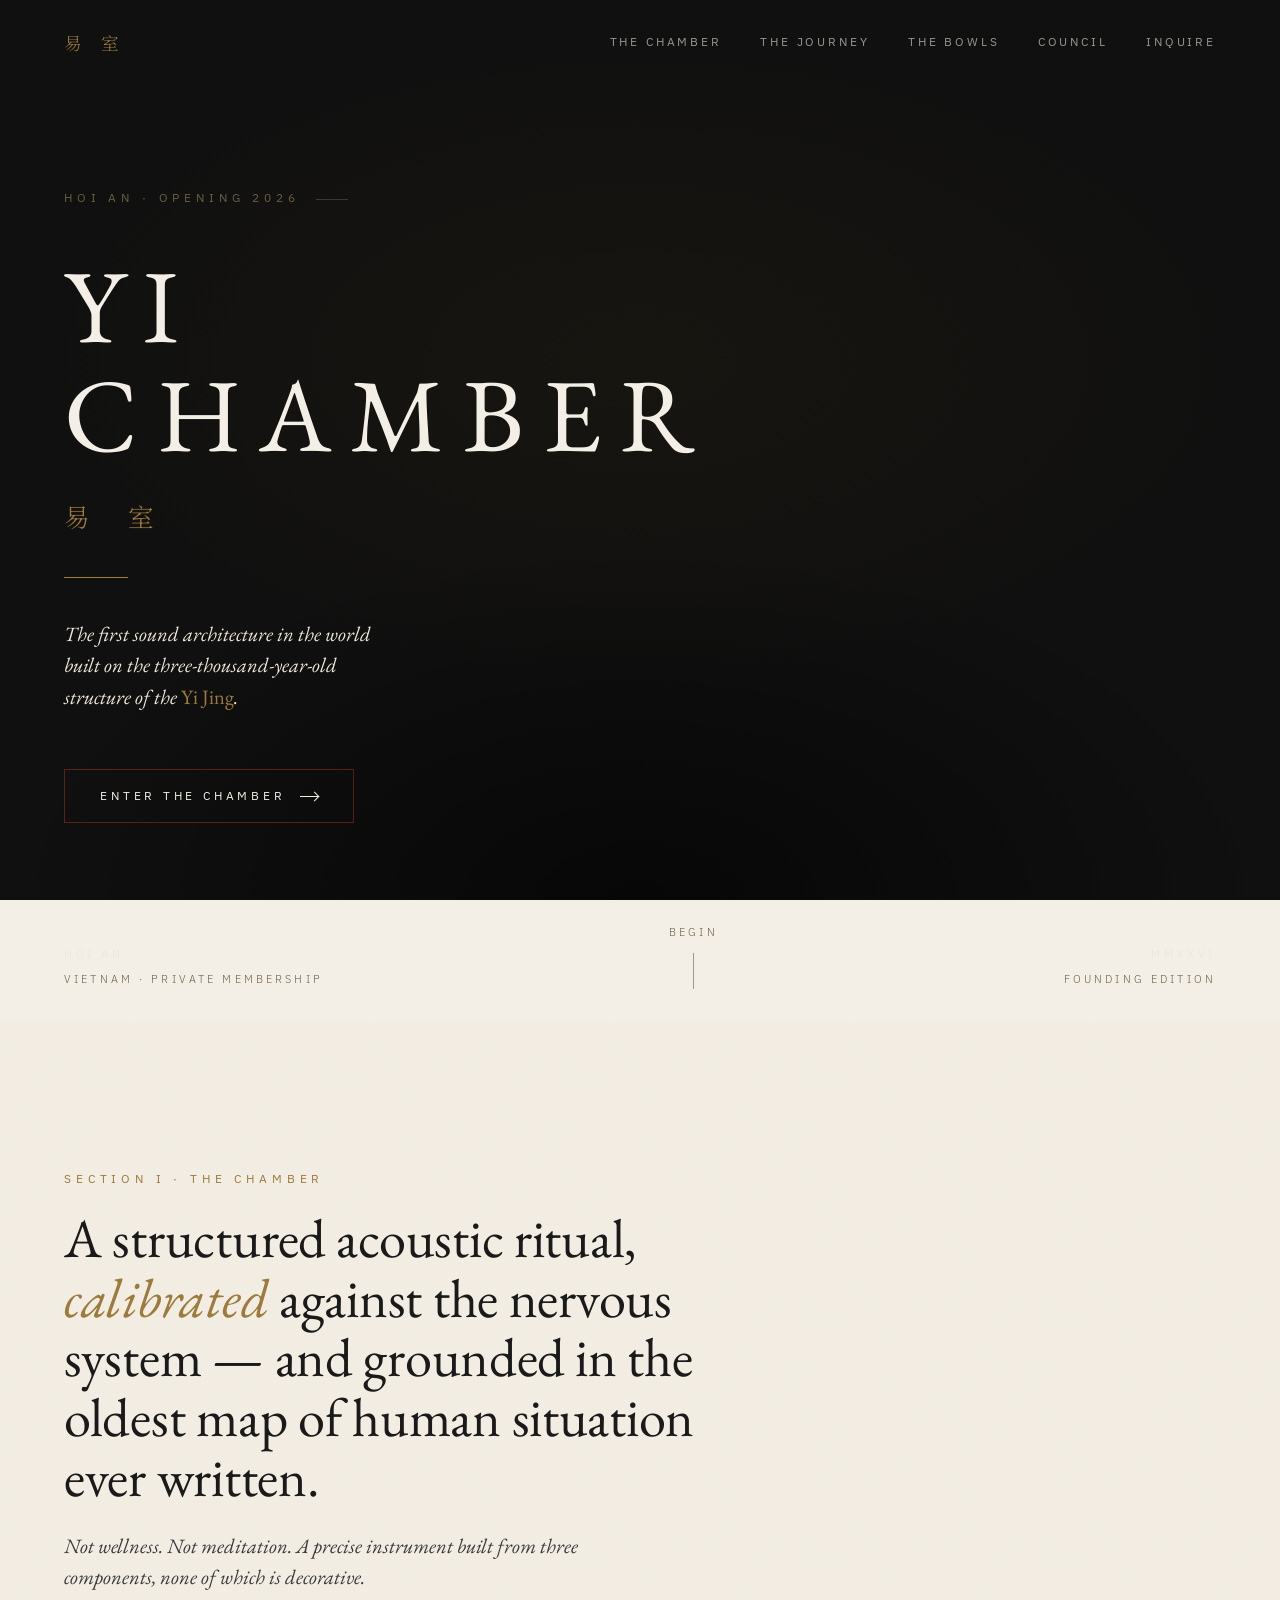
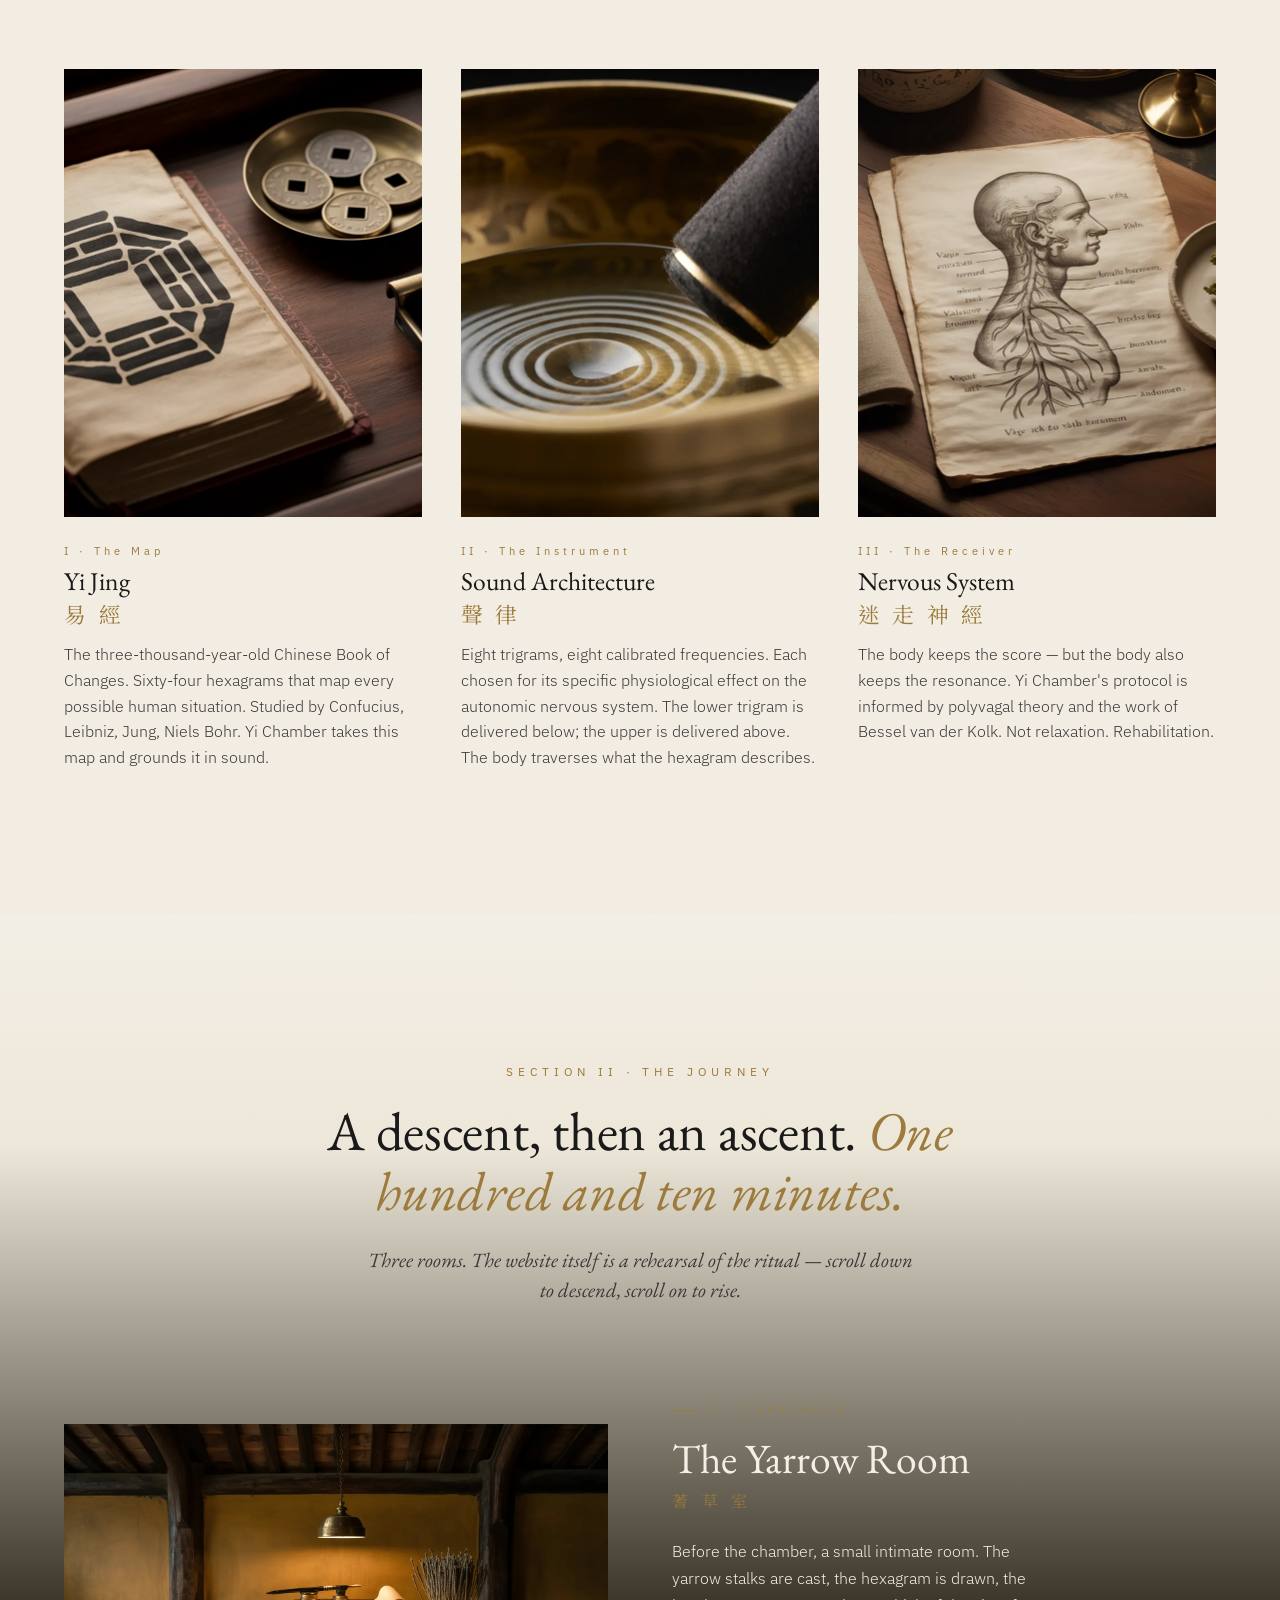
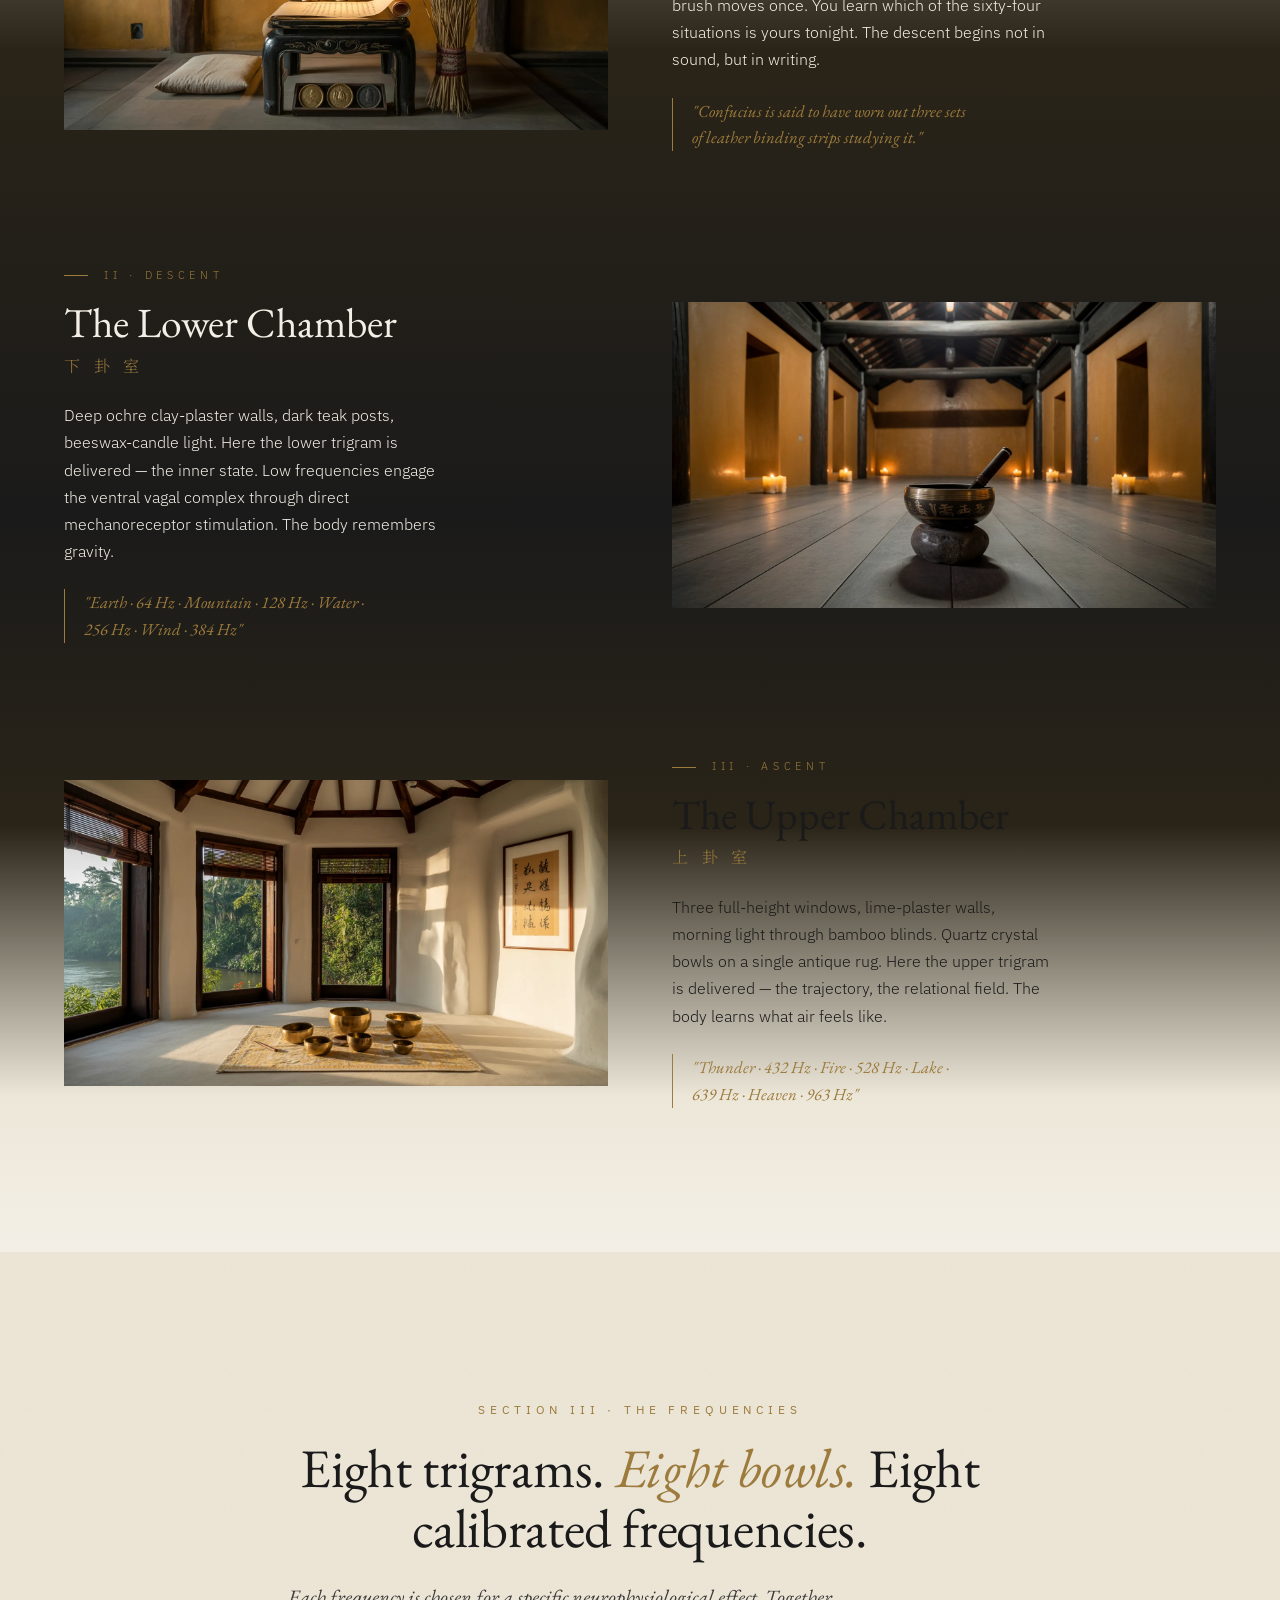
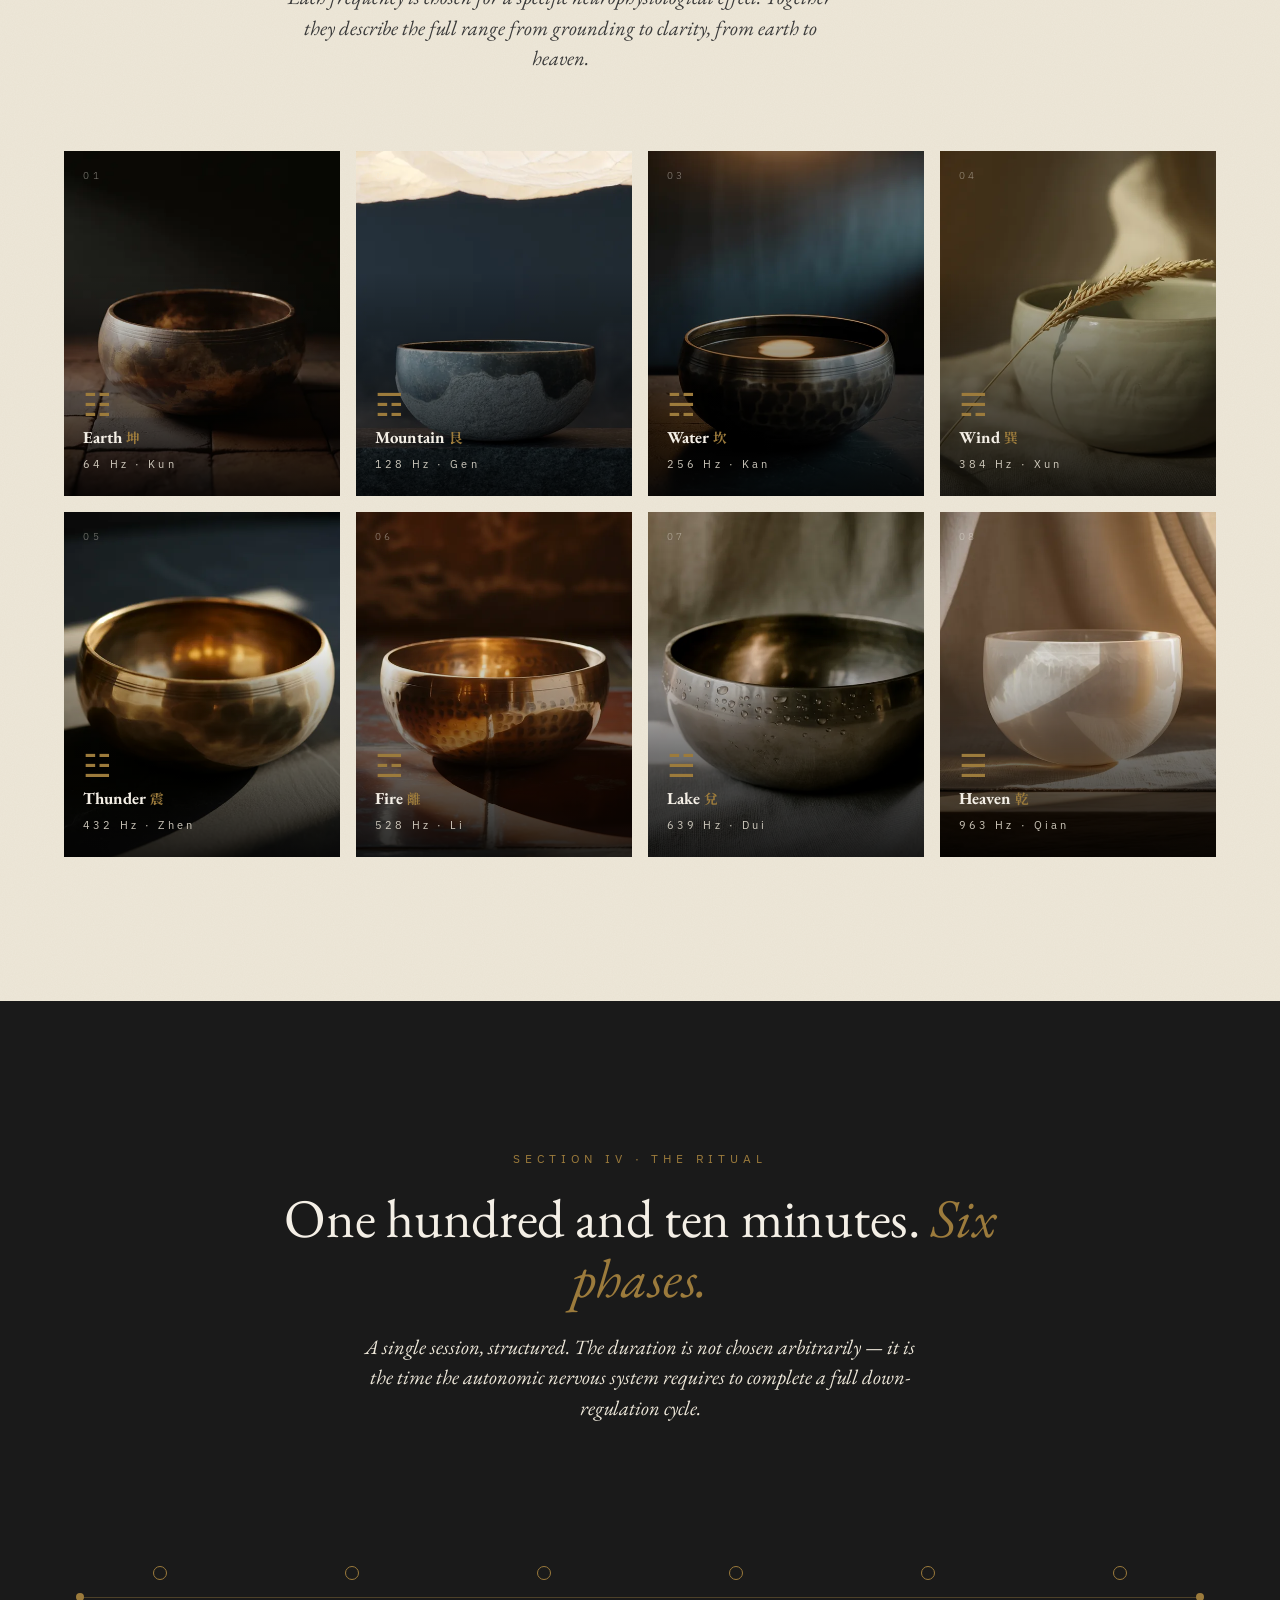
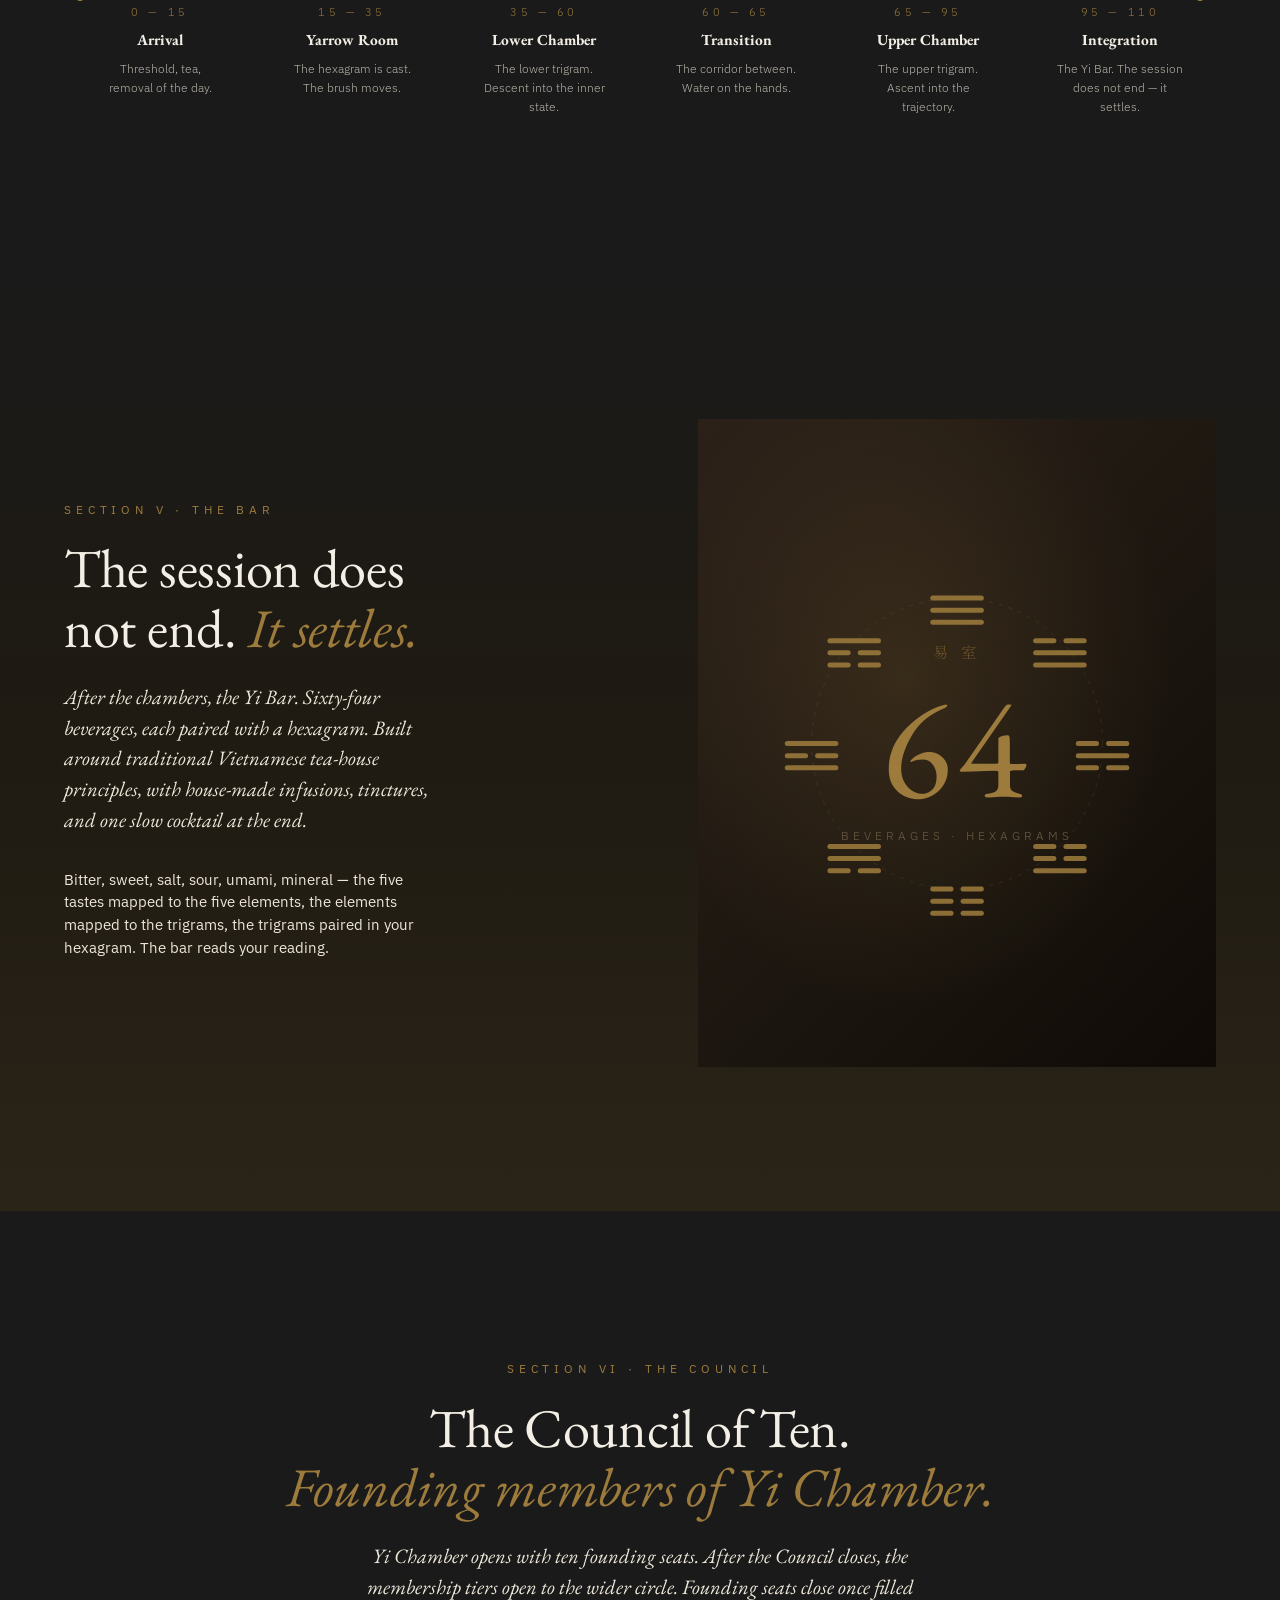
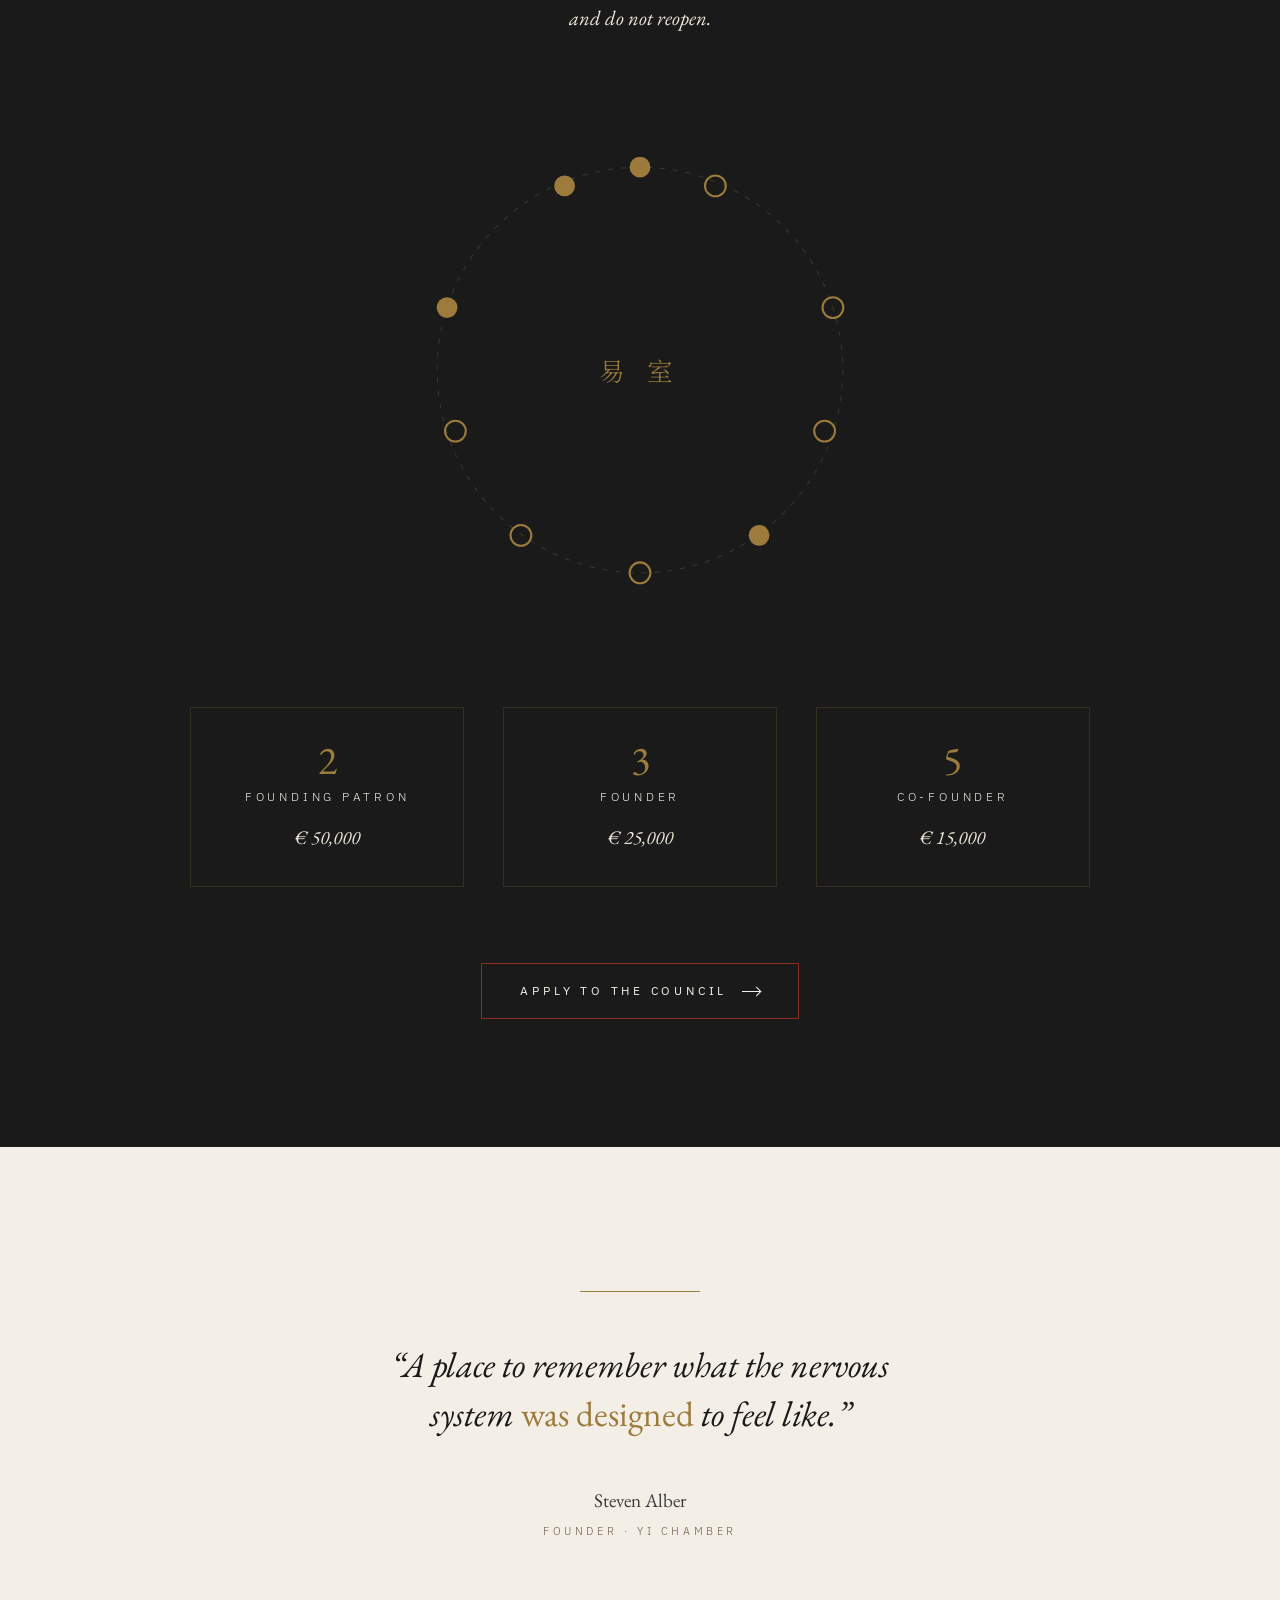
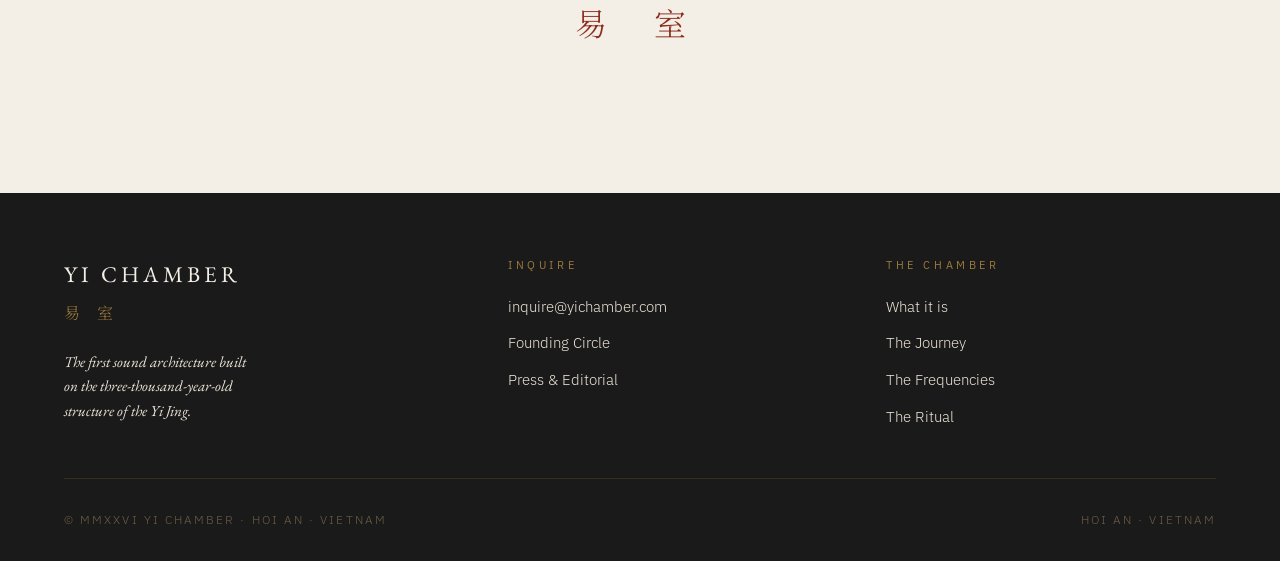
==== commit fba4e8e9: "Add files via upload" ====
--- a/index.html
+++ b/index.html
@@ -1295,10 +1295,29 @@
 }
 .s6__count-wrap {
   position: absolute;
-  bottom: 2rem;
-  left: 2rem;
-  right: 2rem;
+  top: 50%;
+  left: 50%;
+  transform: translate(-50%, -50%);
   z-index: 2;
+  text-align: center;
+  width: 100%;
+}
+
+
+.s6__seal-mini {
+  font-family: var(--font-cjk);
+  font-size: 0.95rem;
+  color: var(--brass);
+  opacity: 0.55;
+  letter-spacing: 0.3em;
+  margin-bottom: 0.6rem;
+}
+.s6__count {
+  text-align: center;
+}
+.s6__count-meta {
+  text-align: center;
+  margin-bottom: 0 !important;
 }
 
 </style>
@@ -1681,8 +1700,9 @@
     </div>
 
     <div class="s6__visual reveal reveal--delay-1" aria-hidden="true">
-      <svg class="s6__bagua" viewBox="-100 -100 200 200" xmlns="http://www.w3.org/2000/svg" aria-hidden="true"><circle cx="0" cy="0" r="72" fill="none" stroke="#6B5D45" stroke-width="0.4" stroke-dasharray="2 3" opacity="0.4"/><text x="0" y="-2" text-anchor="middle" font-family="Noto Serif TC, serif" font-size="14" fill="#9C7B3C" opacity="0.7" letter-spacing="3">易 室</text><text x="0" y="14" text-anchor="middle" font-family="IBM Plex Sans, sans-serif" font-size="5" fill="#9C7B3C" opacity="0.5" letter-spacing="3">YI SHI</text><g transform="translate(0.0,-72.0)"><line x1="-12" y1="12" x2="12" y2="12" stroke="#9C7B3C" stroke-width="2.5" stroke-linecap="round"/><line x1="-12" y1="6" x2="12" y2="6" stroke="#9C7B3C" stroke-width="2.5" stroke-linecap="round"/><line x1="-12" y1="0" x2="12" y2="0" stroke="#9C7B3C" stroke-width="2.5" stroke-linecap="round"/></g><g transform="translate(50.9,-50.9)"><line x1="-12" y1="12" x2="12" y2="12" stroke="#9C7B3C" stroke-width="2.5" stroke-linecap="round"/><line x1="-12" y1="6" x2="12" y2="6" stroke="#9C7B3C" stroke-width="2.5" stroke-linecap="round"/><line x1="-12" y1="0" x2="-3" y2="0" stroke="#9C7B3C" stroke-width="2.5" stroke-linecap="round"/><line x1="3" y1="0" x2="12" y2="0" stroke="#9C7B3C" stroke-width="2.5" stroke-linecap="round"/></g><g transform="translate(72.0,0.0)"><line x1="-12" y1="12" x2="-3" y2="12" stroke="#9C7B3C" stroke-width="2.5" stroke-linecap="round"/><line x1="3" y1="12" x2="12" y2="12" stroke="#9C7B3C" stroke-width="2.5" stroke-linecap="round"/><line x1="-12" y1="6" x2="12" y2="6" stroke="#9C7B3C" stroke-width="2.5" stroke-linecap="round"/><line x1="-12" y1="0" x2="-3" y2="0" stroke="#9C7B3C" stroke-width="2.5" stroke-linecap="round"/><line x1="3" y1="0" x2="12" y2="0" stroke="#9C7B3C" stroke-width="2.5" stroke-linecap="round"/></g><g transform="translate(50.9,50.9)"><line x1="-12" y1="12" x2="12" y2="12" stroke="#9C7B3C" stroke-width="2.5" stroke-linecap="round"/><line x1="-12" y1="6" x2="-3" y2="6" stroke="#9C7B3C" stroke-width="2.5" stroke-linecap="round"/><line x1="3" y1="6" x2="12" y2="6" stroke="#9C7B3C" stroke-width="2.5" stroke-linecap="round"/><line x1="-12" y1="0" x2="-3" y2="0" stroke="#9C7B3C" stroke-width="2.5" stroke-linecap="round"/><line x1="3" y1="0" x2="12" y2="0" stroke="#9C7B3C" stroke-width="2.5" stroke-linecap="round"/></g><g transform="translate(0.0,72.0)"><line x1="-12" y1="12" x2="-3" y2="12" stroke="#9C7B3C" stroke-width="2.5" stroke-linecap="round"/><line x1="3" y1="12" x2="12" y2="12" stroke="#9C7B3C" stroke-width="2.5" stroke-linecap="round"/><line x1="-12" y1="6" x2="-3" y2="6" stroke="#9C7B3C" stroke-width="2.5" stroke-linecap="round"/><line x1="3" y1="6" x2="12" y2="6" stroke="#9C7B3C" stroke-width="2.5" stroke-linecap="round"/><line x1="-12" y1="0" x2="-3" y2="0" stroke="#9C7B3C" stroke-width="2.5" stroke-linecap="round"/><line x1="3" y1="0" x2="12" y2="0" stroke="#9C7B3C" stroke-width="2.5" stroke-linecap="round"/></g><g transform="translate(-50.9,50.9)"><line x1="-12" y1="12" x2="-3" y2="12" stroke="#9C7B3C" stroke-width="2.5" stroke-linecap="round"/><line x1="3" y1="12" x2="12" y2="12" stroke="#9C7B3C" stroke-width="2.5" stroke-linecap="round"/><line x1="-12" y1="6" x2="12" y2="6" stroke="#9C7B3C" stroke-width="2.5" stroke-linecap="round"/><line x1="-12" y1="0" x2="12" y2="0" stroke="#9C7B3C" stroke-width="2.5" stroke-linecap="round"/></g><g transform="translate(-72.0,0.0)"><line x1="-12" y1="12" x2="12" y2="12" stroke="#9C7B3C" stroke-width="2.5" stroke-linecap="round"/><line x1="-12" y1="6" x2="-3" y2="6" stroke="#9C7B3C" stroke-width="2.5" stroke-linecap="round"/><line x1="3" y1="6" x2="12" y2="6" stroke="#9C7B3C" stroke-width="2.5" stroke-linecap="round"/><line x1="-12" y1="0" x2="12" y2="0" stroke="#9C7B3C" stroke-width="2.5" stroke-linecap="round"/></g><g transform="translate(-50.9,-50.9)"><line x1="-12" y1="12" x2="-3" y2="12" stroke="#9C7B3C" stroke-width="2.5" stroke-linecap="round"/><line x1="3" y1="12" x2="12" y2="12" stroke="#9C7B3C" stroke-width="2.5" stroke-linecap="round"/><line x1="-12" y1="6" x2="-3" y2="6" stroke="#9C7B3C" stroke-width="2.5" stroke-linecap="round"/><line x1="3" y1="6" x2="12" y2="6" stroke="#9C7B3C" stroke-width="2.5" stroke-linecap="round"/><line x1="-12" y1="0" x2="12" y2="0" stroke="#9C7B3C" stroke-width="2.5" stroke-linecap="round"/></g></svg>
+      <svg class="s6__bagua" viewBox="-100 -100 200 200" xmlns="http://www.w3.org/2000/svg" aria-hidden="true"><circle cx="0" cy="0" r="72" fill="none" stroke="#6B5D45" stroke-width="0.4" stroke-dasharray="2 3" opacity="0.4"/><g transform="translate(0.0,-72.0)"><line x1="-12" y1="12" x2="12" y2="12" stroke="#9C7B3C" stroke-width="2.5" stroke-linecap="round"/><line x1="-12" y1="6" x2="12" y2="6" stroke="#9C7B3C" stroke-width="2.5" stroke-linecap="round"/><line x1="-12" y1="0" x2="12" y2="0" stroke="#9C7B3C" stroke-width="2.5" stroke-linecap="round"/></g><g transform="translate(50.9,-50.9)"><line x1="-12" y1="12" x2="12" y2="12" stroke="#9C7B3C" stroke-width="2.5" stroke-linecap="round"/><line x1="-12" y1="6" x2="12" y2="6" stroke="#9C7B3C" stroke-width="2.5" stroke-linecap="round"/><line x1="-12" y1="0" x2="-3" y2="0" stroke="#9C7B3C" stroke-width="2.5" stroke-linecap="round"/><line x1="3" y1="0" x2="12" y2="0" stroke="#9C7B3C" stroke-width="2.5" stroke-linecap="round"/></g><g transform="translate(72.0,0.0)"><line x1="-12" y1="12" x2="-3" y2="12" stroke="#9C7B3C" stroke-width="2.5" stroke-linecap="round"/><line x1="3" y1="12" x2="12" y2="12" stroke="#9C7B3C" stroke-width="2.5" stroke-linecap="round"/><line x1="-12" y1="6" x2="12" y2="6" stroke="#9C7B3C" stroke-width="2.5" stroke-linecap="round"/><line x1="-12" y1="0" x2="-3" y2="0" stroke="#9C7B3C" stroke-width="2.5" stroke-linecap="round"/><line x1="3" y1="0" x2="12" y2="0" stroke="#9C7B3C" stroke-width="2.5" stroke-linecap="round"/></g><g transform="translate(50.9,50.9)"><line x1="-12" y1="12" x2="12" y2="12" stroke="#9C7B3C" stroke-width="2.5" stroke-linecap="round"/><line x1="-12" y1="6" x2="-3" y2="6" stroke="#9C7B3C" stroke-width="2.5" stroke-linecap="round"/><line x1="3" y1="6" x2="12" y2="6" stroke="#9C7B3C" stroke-width="2.5" stroke-linecap="round"/><line x1="-12" y1="0" x2="-3" y2="0" stroke="#9C7B3C" stroke-width="2.5" stroke-linecap="round"/><line x1="3" y1="0" x2="12" y2="0" stroke="#9C7B3C" stroke-width="2.5" stroke-linecap="round"/></g><g transform="translate(0.0,72.0)"><line x1="-12" y1="12" x2="-3" y2="12" stroke="#9C7B3C" stroke-width="2.5" stroke-linecap="round"/><line x1="3" y1="12" x2="12" y2="12" stroke="#9C7B3C" stroke-width="2.5" stroke-linecap="round"/><line x1="-12" y1="6" x2="-3" y2="6" stroke="#9C7B3C" stroke-width="2.5" stroke-linecap="round"/><line x1="3" y1="6" x2="12" y2="6" stroke="#9C7B3C" stroke-width="2.5" stroke-linecap="round"/><line x1="-12" y1="0" x2="-3" y2="0" stroke="#9C7B3C" stroke-width="2.5" stroke-linecap="round"/><line x1="3" y1="0" x2="12" y2="0" stroke="#9C7B3C" stroke-width="2.5" stroke-linecap="round"/></g><g transform="translate(-50.9,50.9)"><line x1="-12" y1="12" x2="-3" y2="12" stroke="#9C7B3C" stroke-width="2.5" stroke-linecap="round"/><line x1="3" y1="12" x2="12" y2="12" stroke="#9C7B3C" stroke-width="2.5" stroke-linecap="round"/><line x1="-12" y1="6" x2="12" y2="6" stroke="#9C7B3C" stroke-width="2.5" stroke-linecap="round"/><line x1="-12" y1="0" x2="12" y2="0" stroke="#9C7B3C" stroke-width="2.5" stroke-linecap="round"/></g><g transform="translate(-72.0,0.0)"><line x1="-12" y1="12" x2="12" y2="12" stroke="#9C7B3C" stroke-width="2.5" stroke-linecap="round"/><line x1="-12" y1="6" x2="-3" y2="6" stroke="#9C7B3C" stroke-width="2.5" stroke-linecap="round"/><line x1="3" y1="6" x2="12" y2="6" stroke="#9C7B3C" stroke-width="2.5" stroke-linecap="round"/><line x1="-12" y1="0" x2="12" y2="0" stroke="#9C7B3C" stroke-width="2.5" stroke-linecap="round"/></g><g transform="translate(-50.9,-50.9)"><line x1="-12" y1="12" x2="-3" y2="12" stroke="#9C7B3C" stroke-width="2.5" stroke-linecap="round"/><line x1="3" y1="12" x2="12" y2="12" stroke="#9C7B3C" stroke-width="2.5" stroke-linecap="round"/><line x1="-12" y1="6" x2="-3" y2="6" stroke="#9C7B3C" stroke-width="2.5" stroke-linecap="round"/><line x1="3" y1="6" x2="12" y2="6" stroke="#9C7B3C" stroke-width="2.5" stroke-linecap="round"/><line x1="-12" y1="0" x2="12" y2="0" stroke="#9C7B3C" stroke-width="2.5" stroke-linecap="round"/></g></svg>
       <div class="s6__count-wrap">
+        <div class="s6__seal-mini">易 室</div>
         <div class="s6__count">64</div>
         <div class="s6__count-meta">Beverages &middot; Hexagrams</div>
       </div>
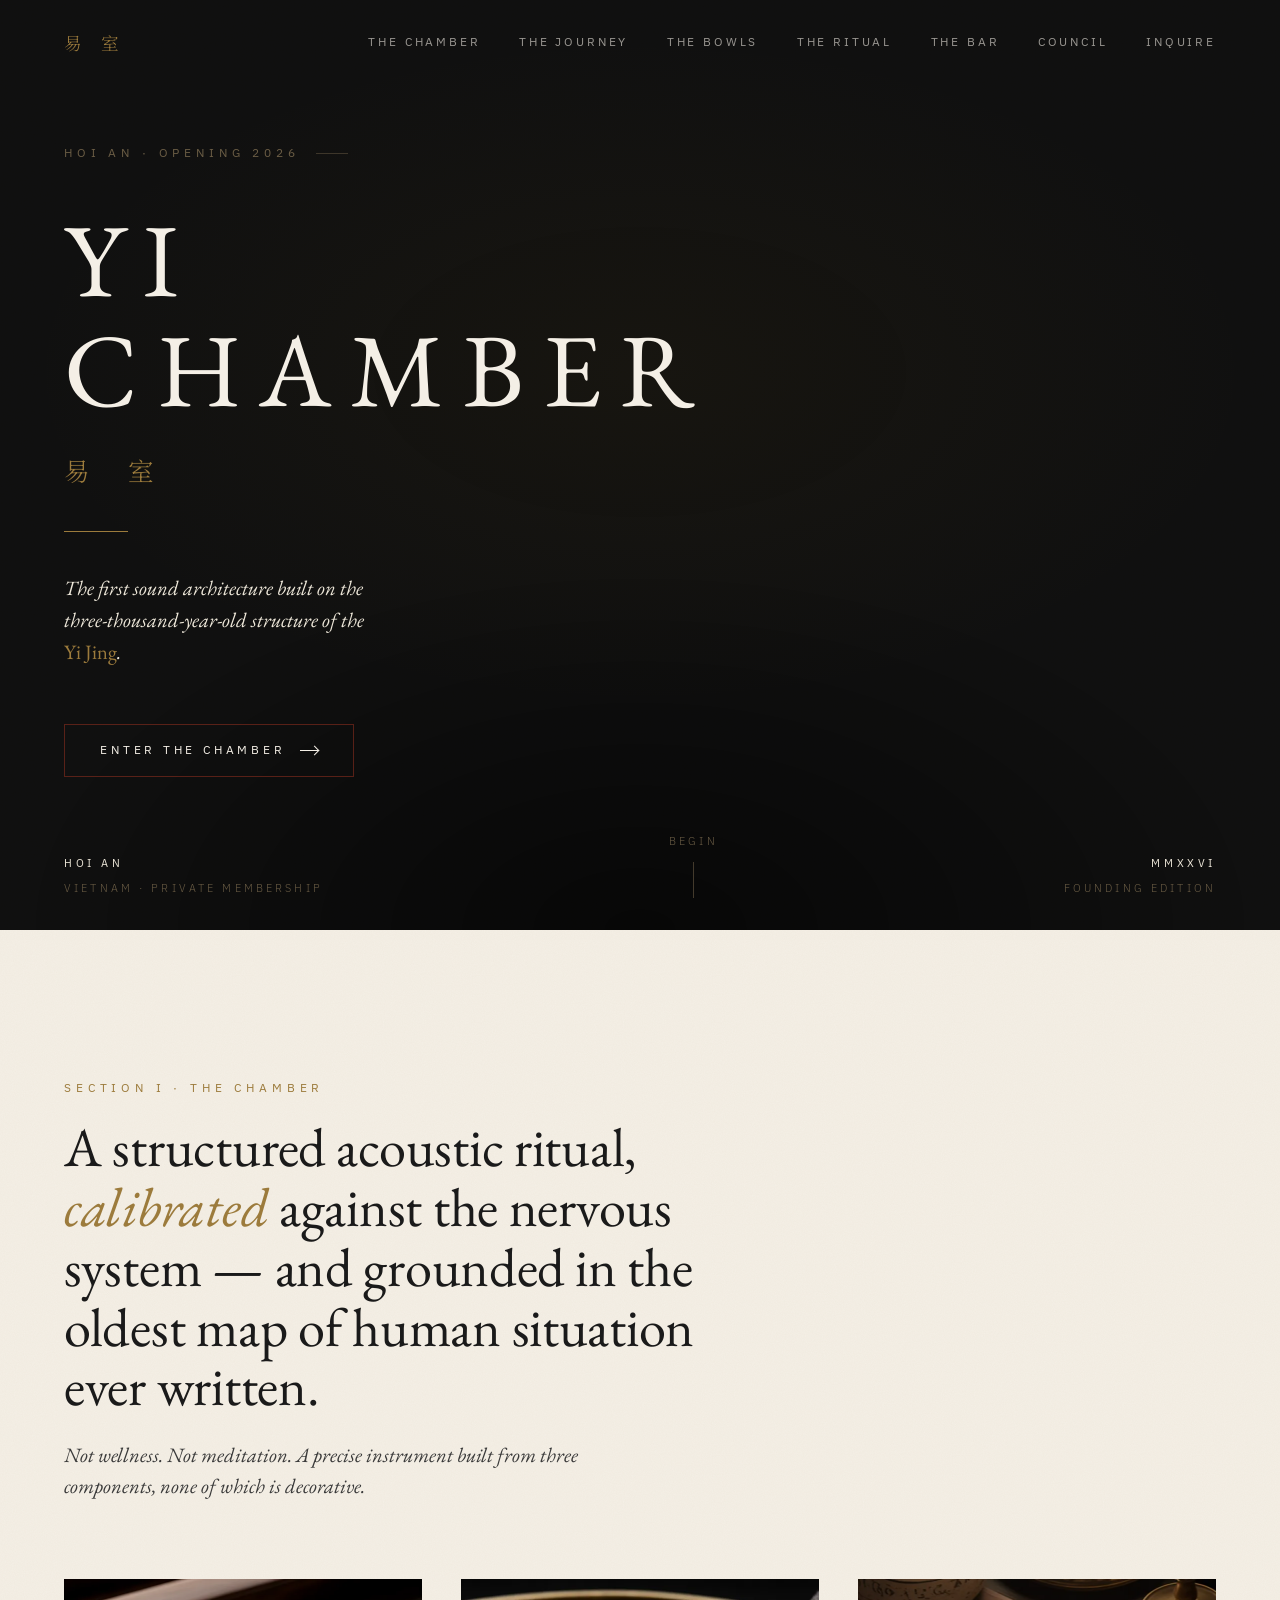
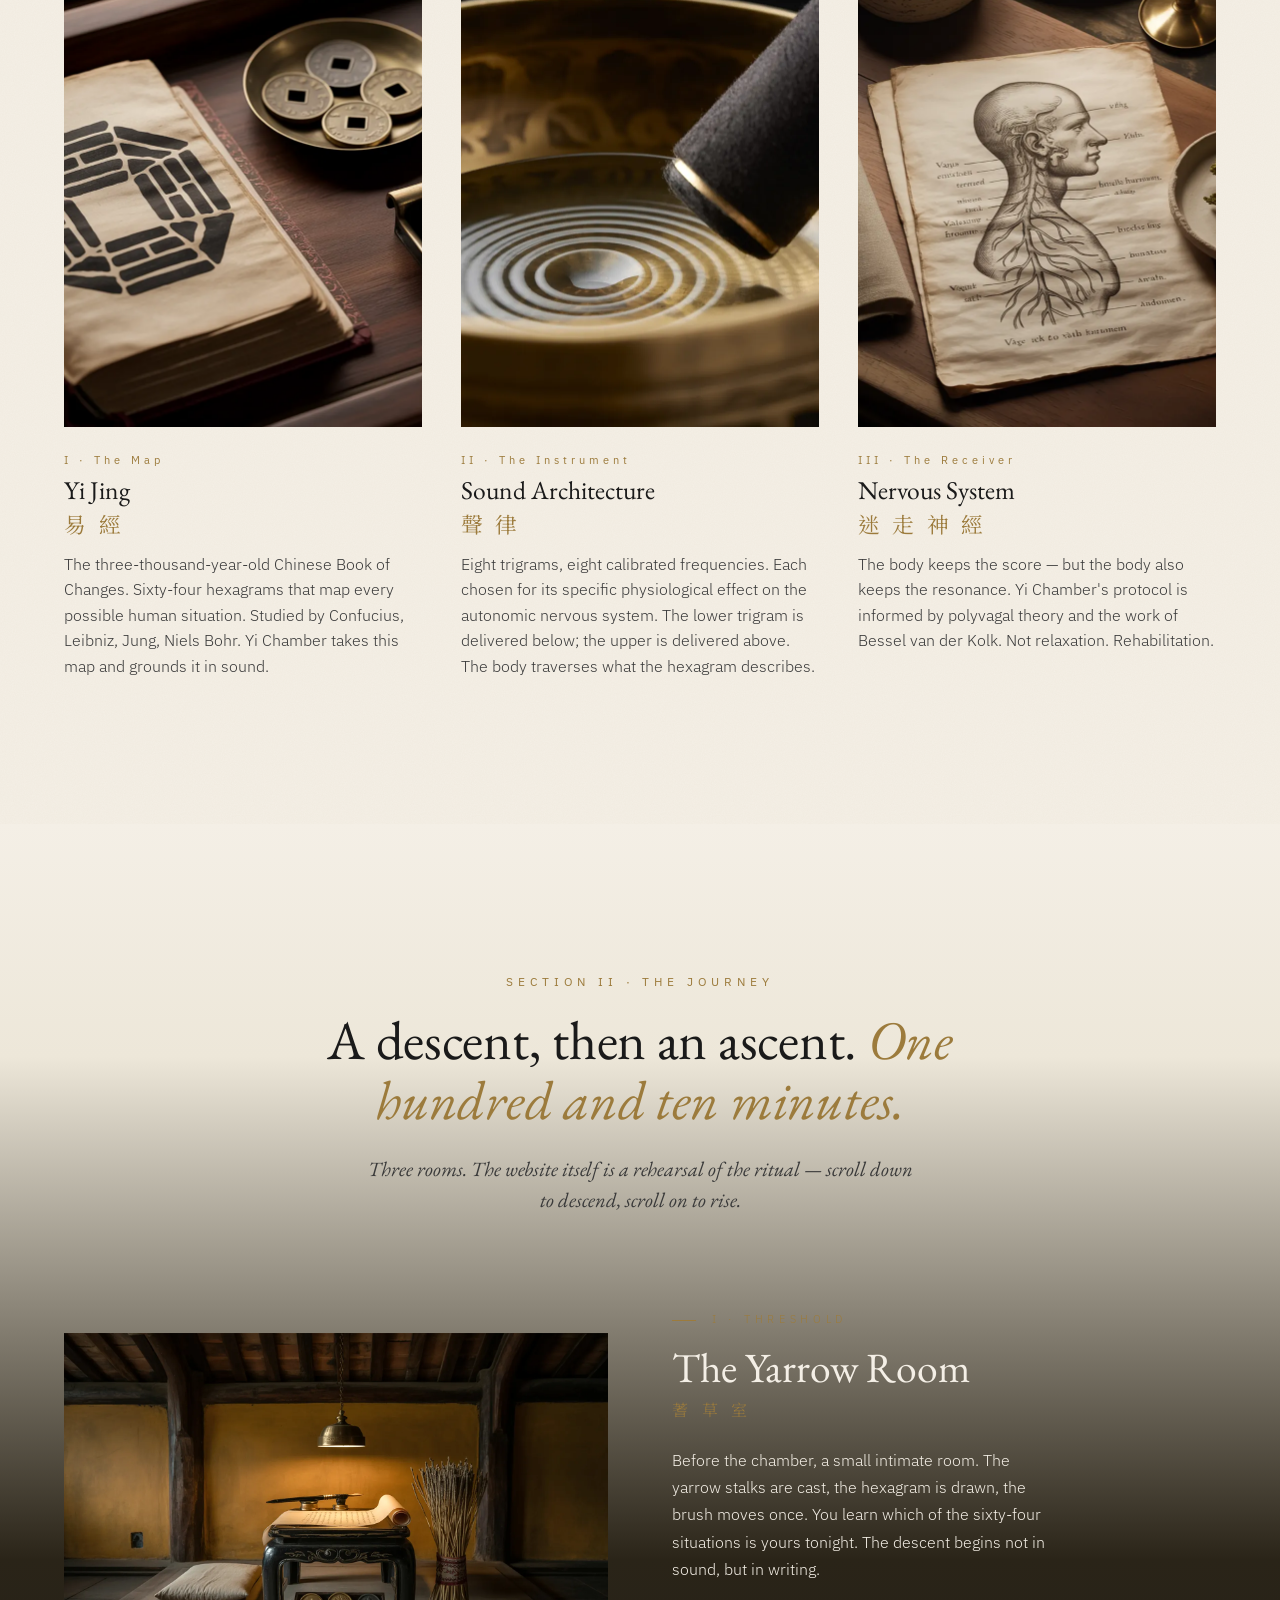
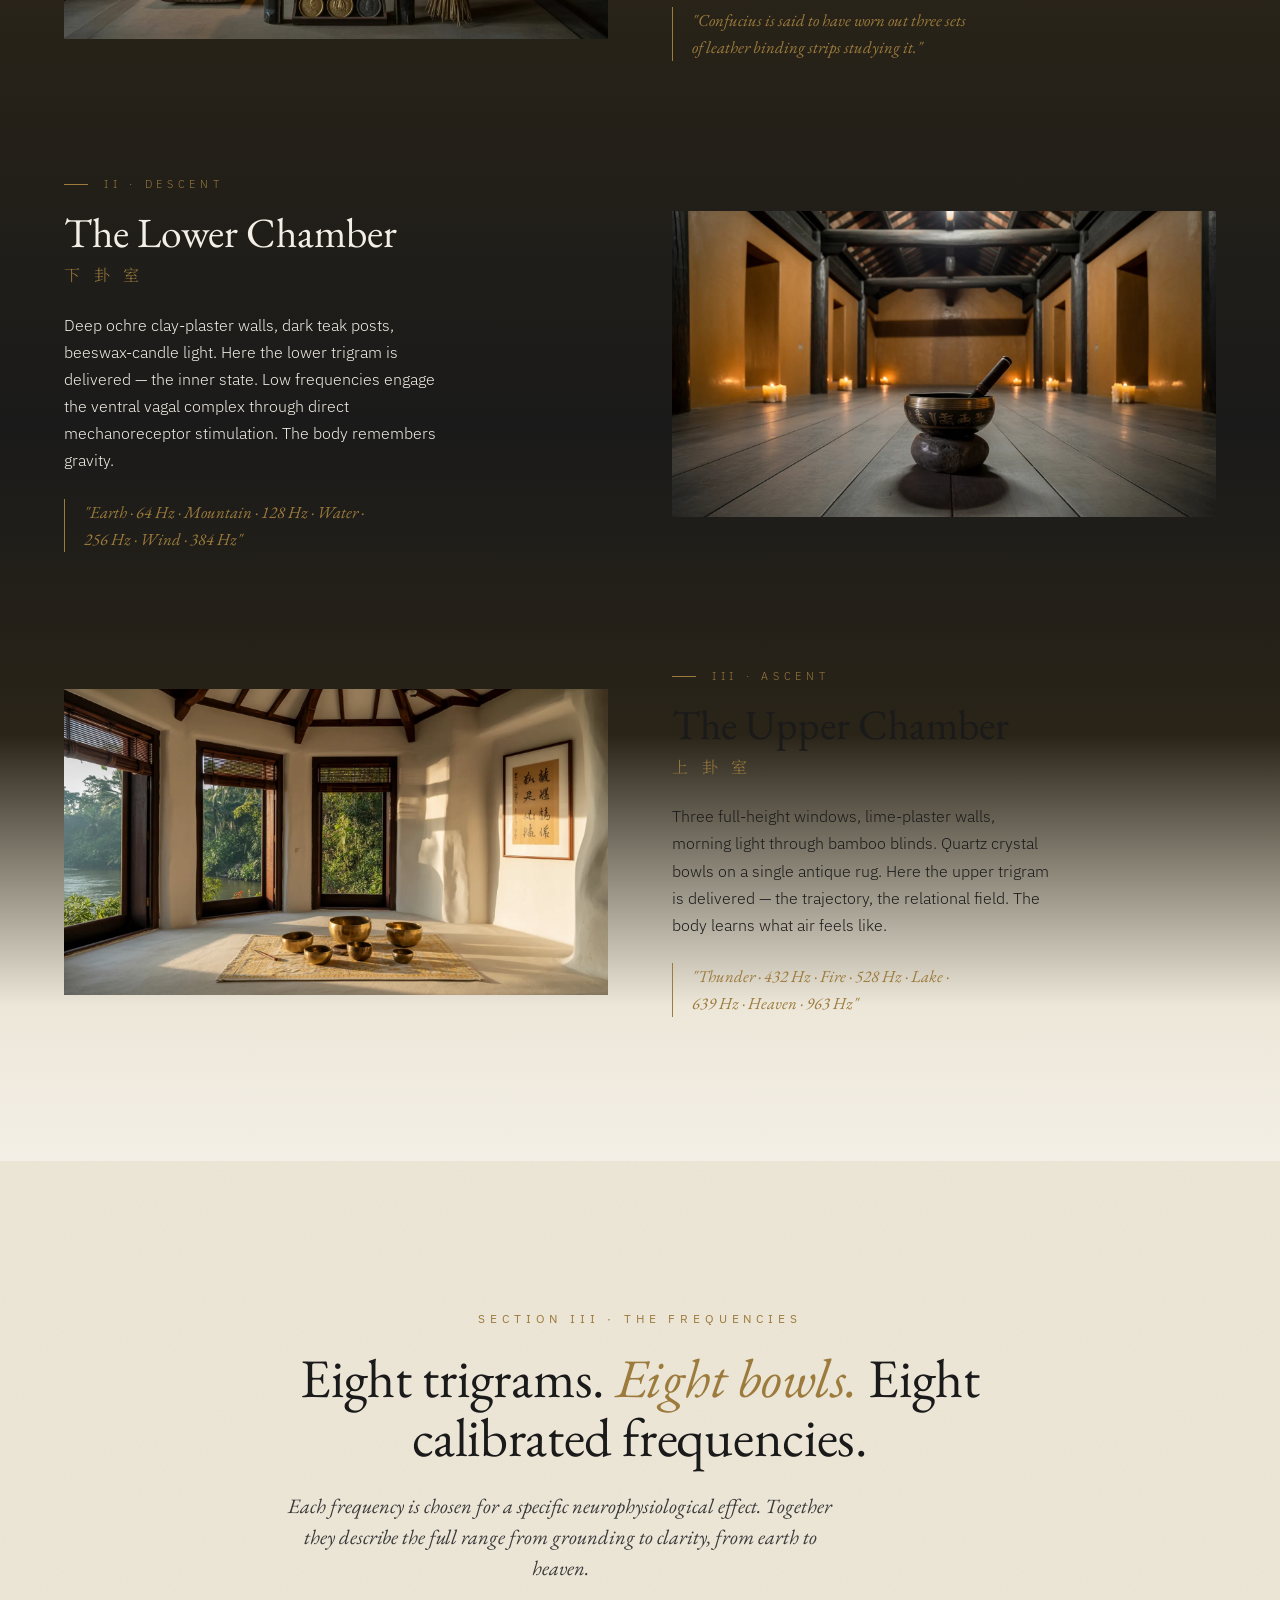
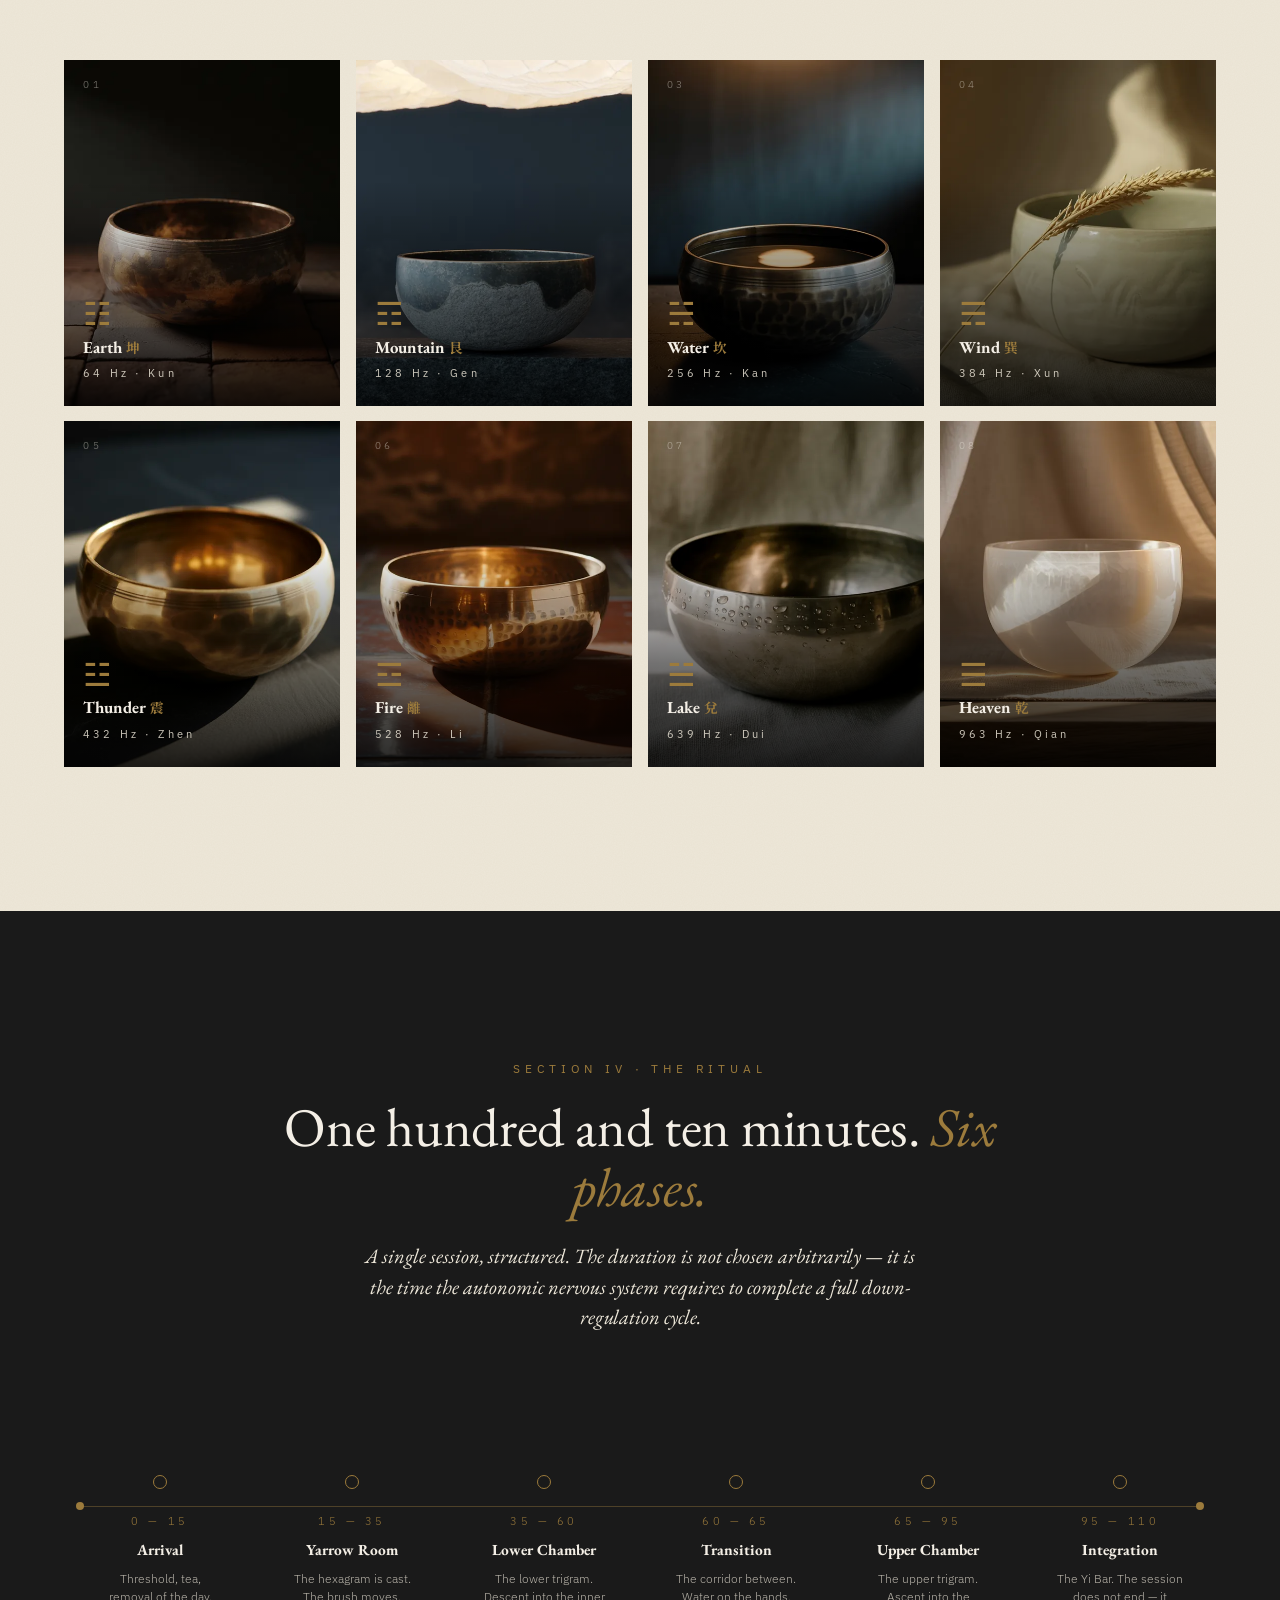
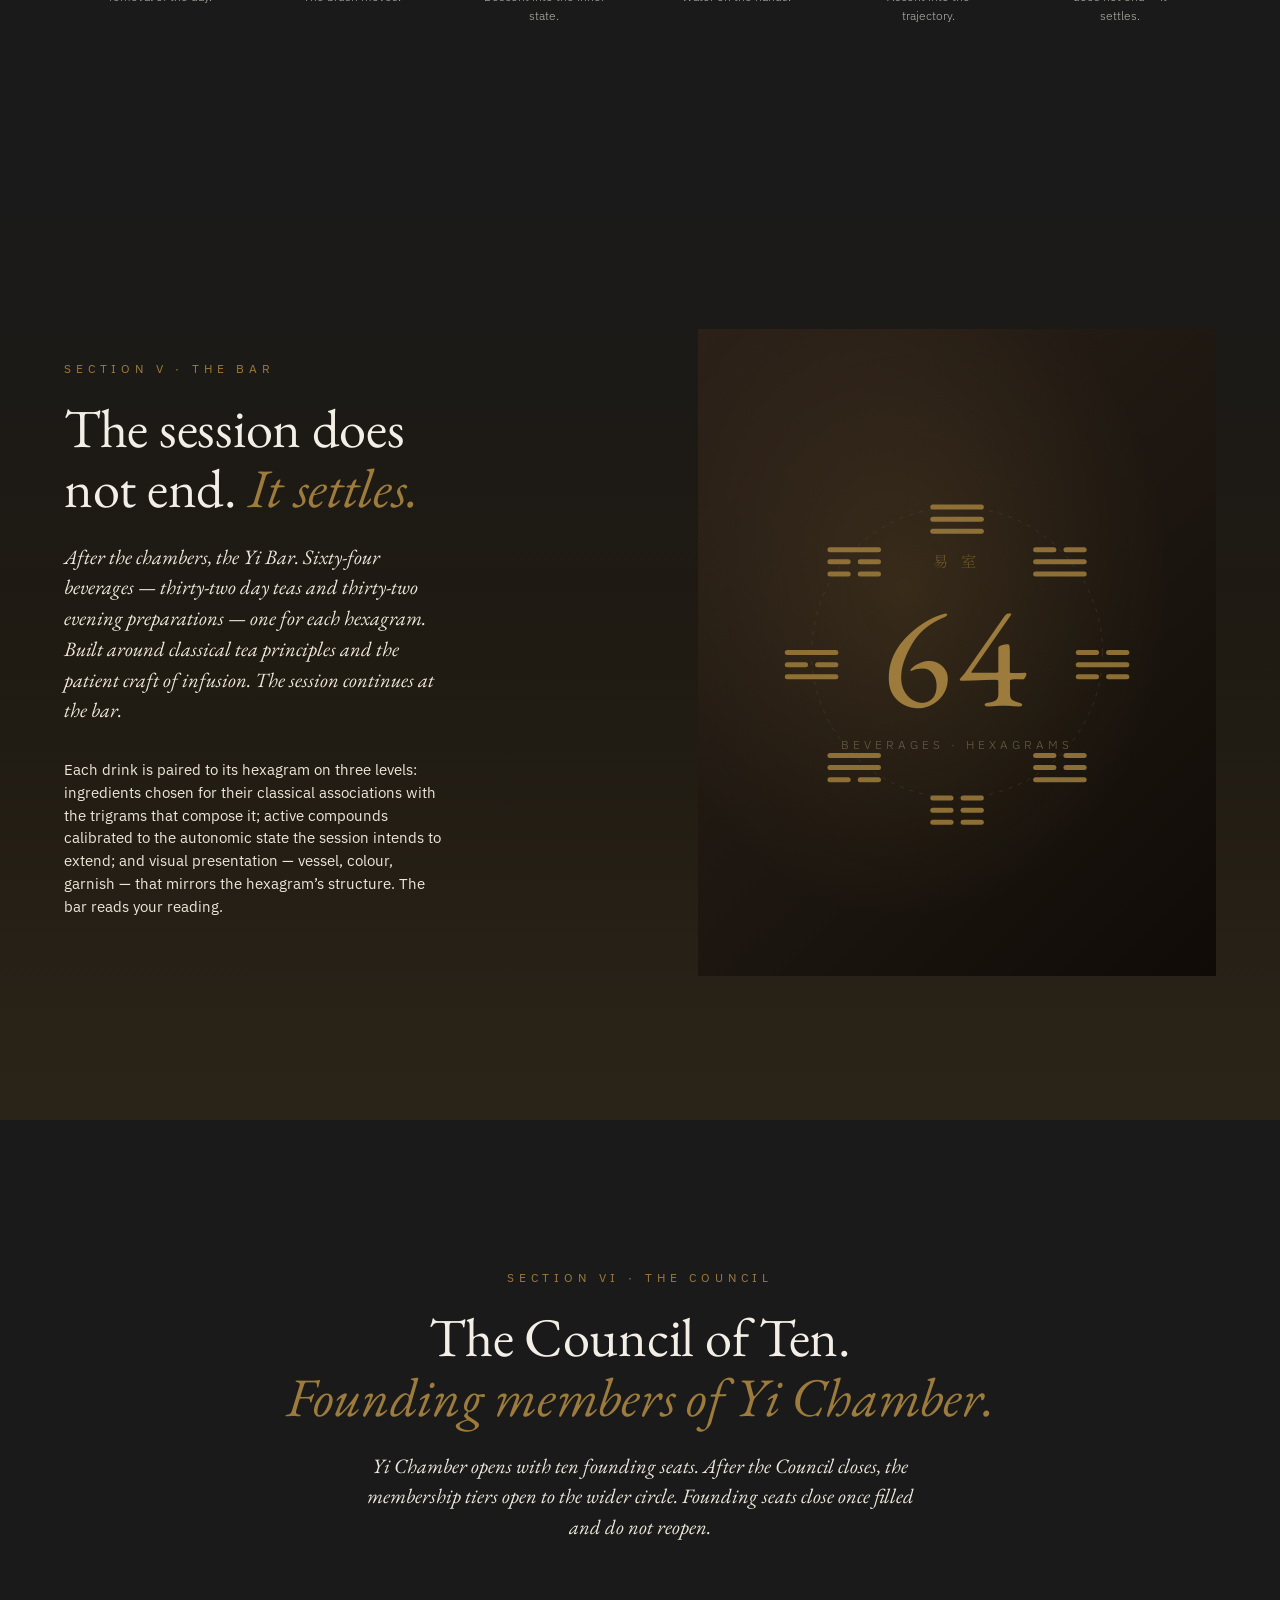
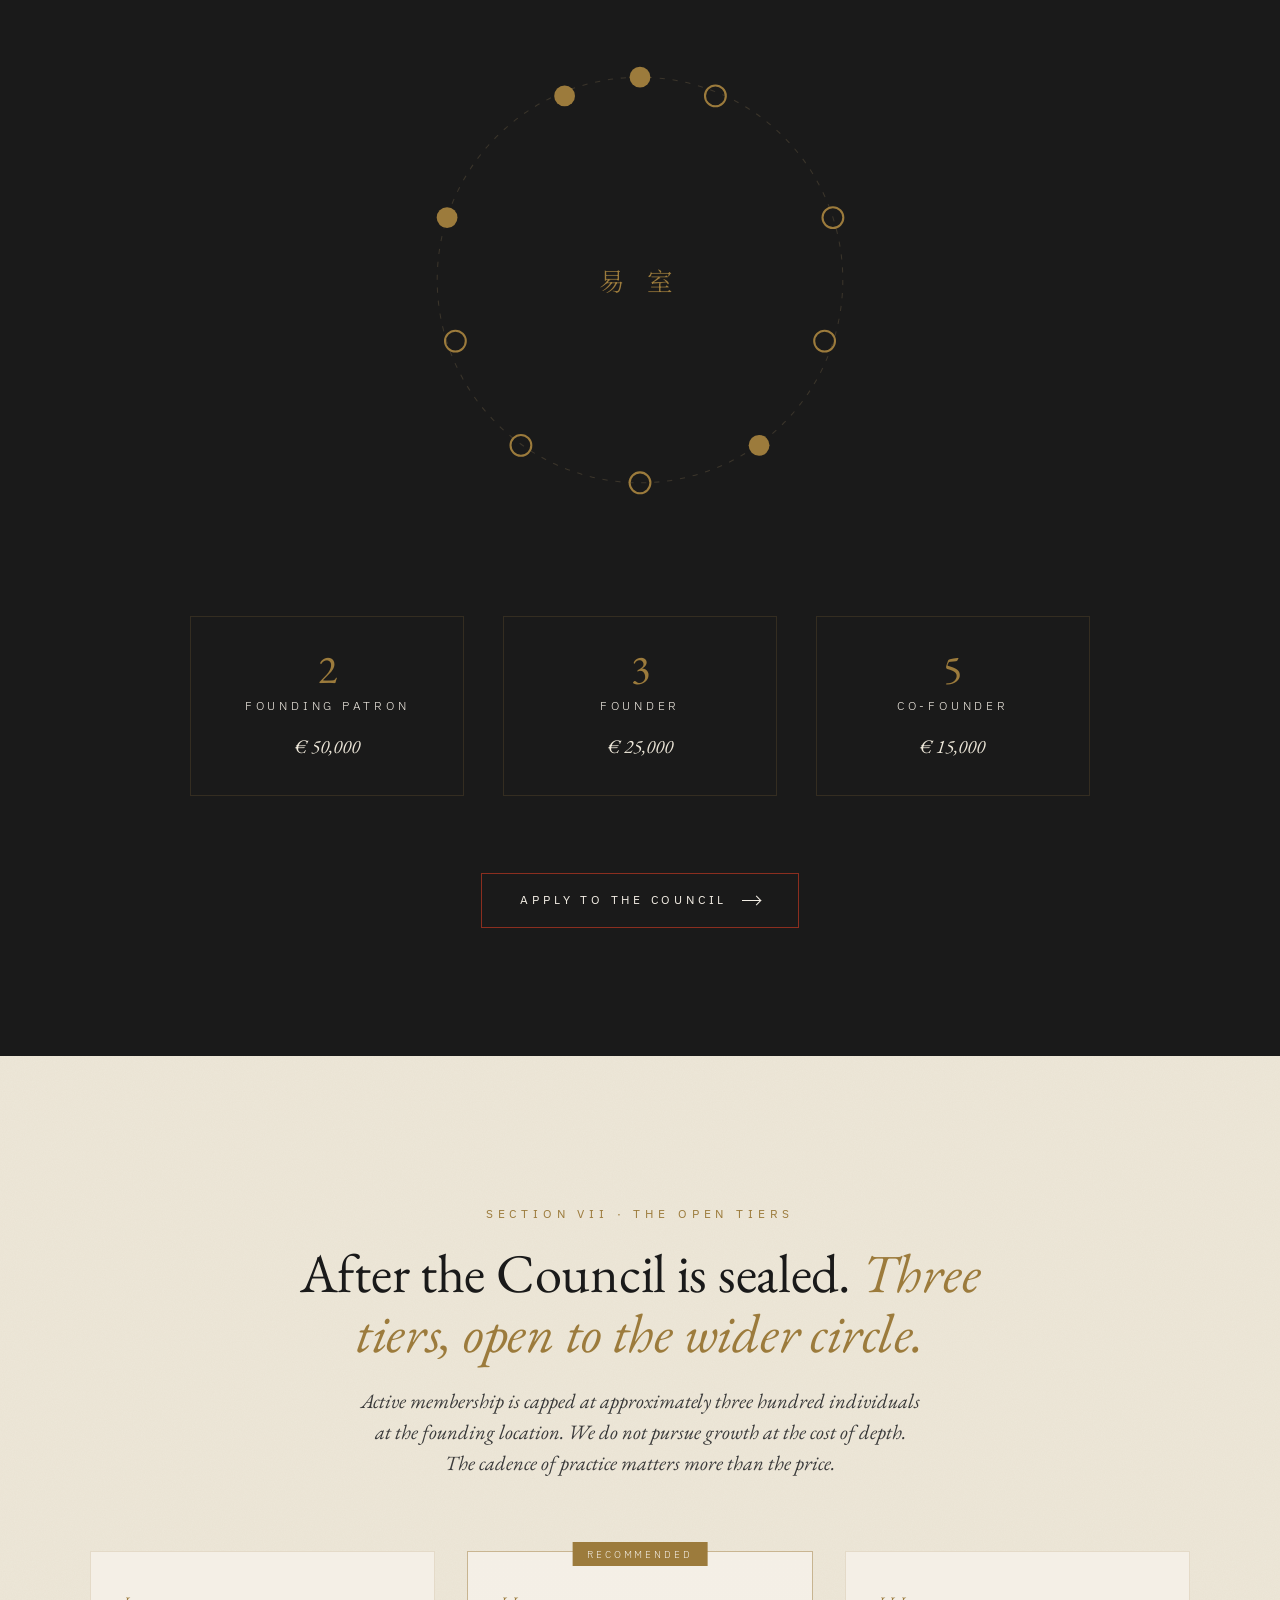
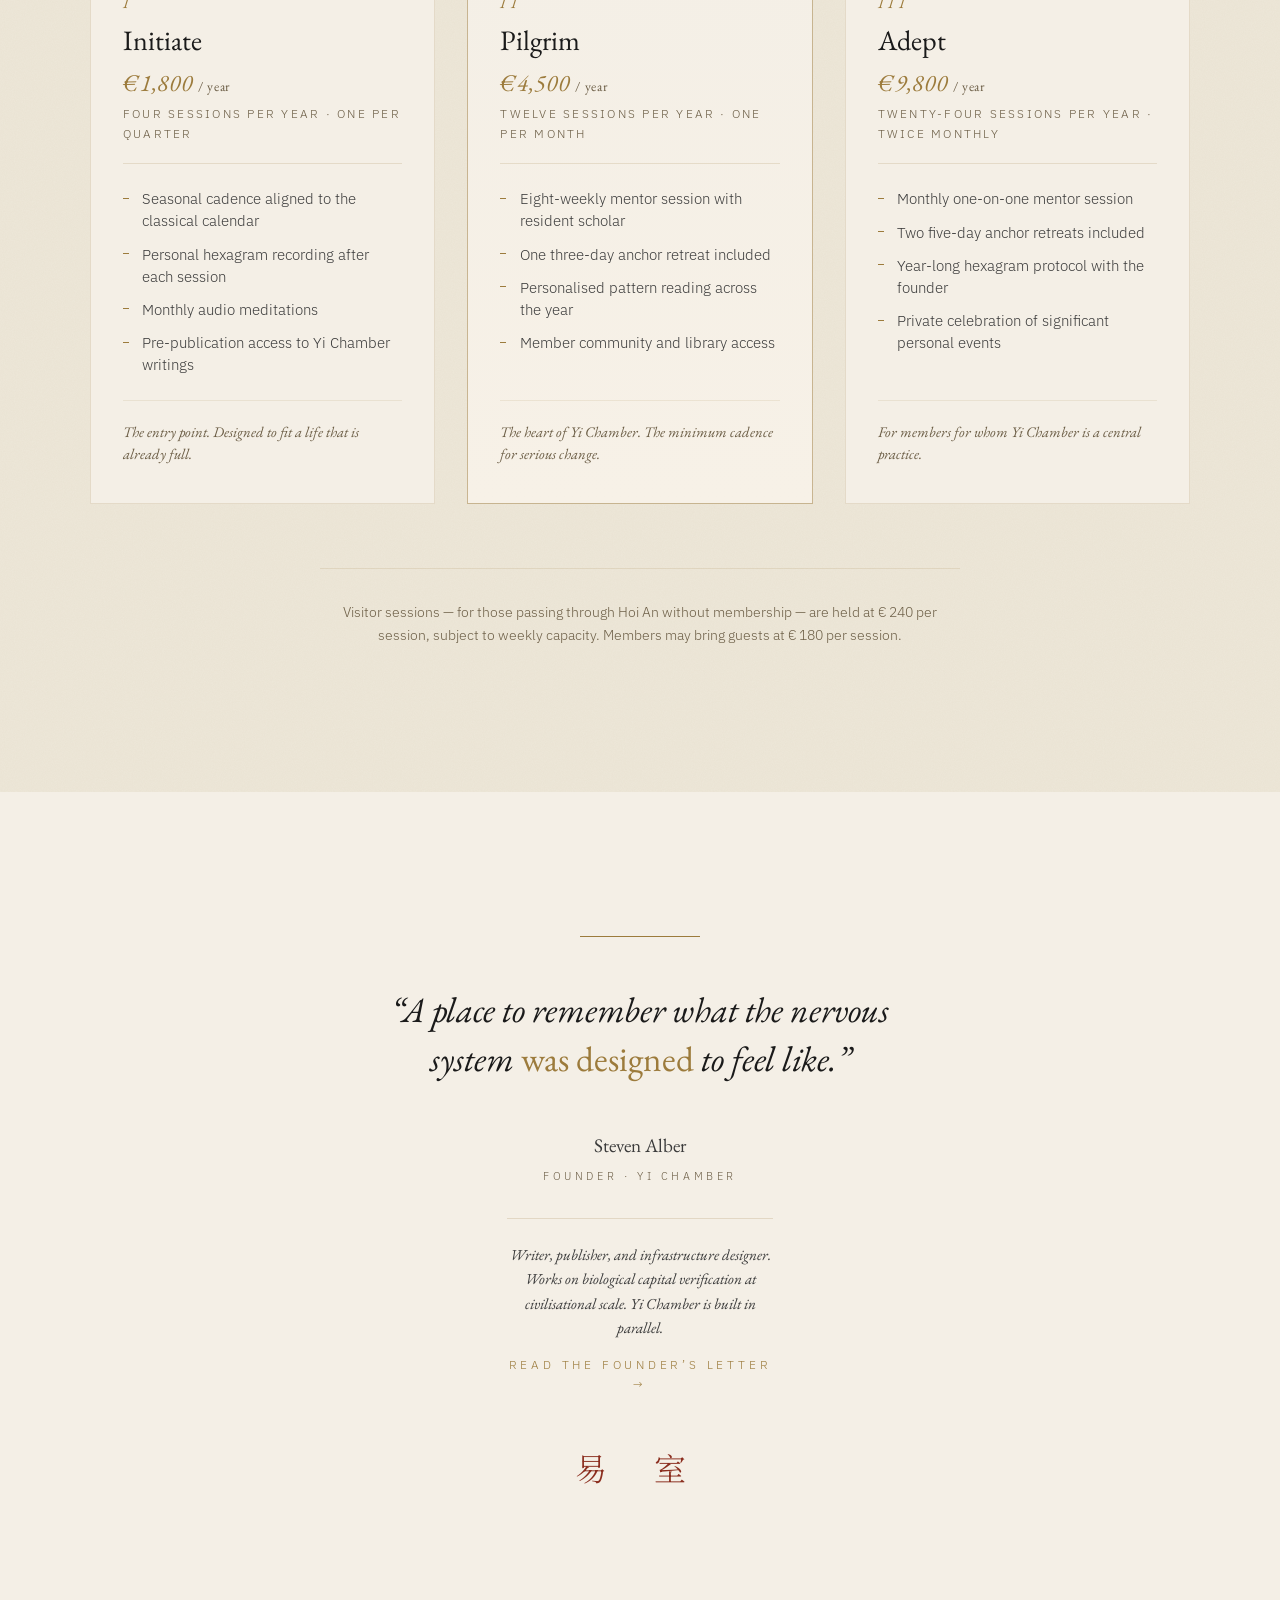
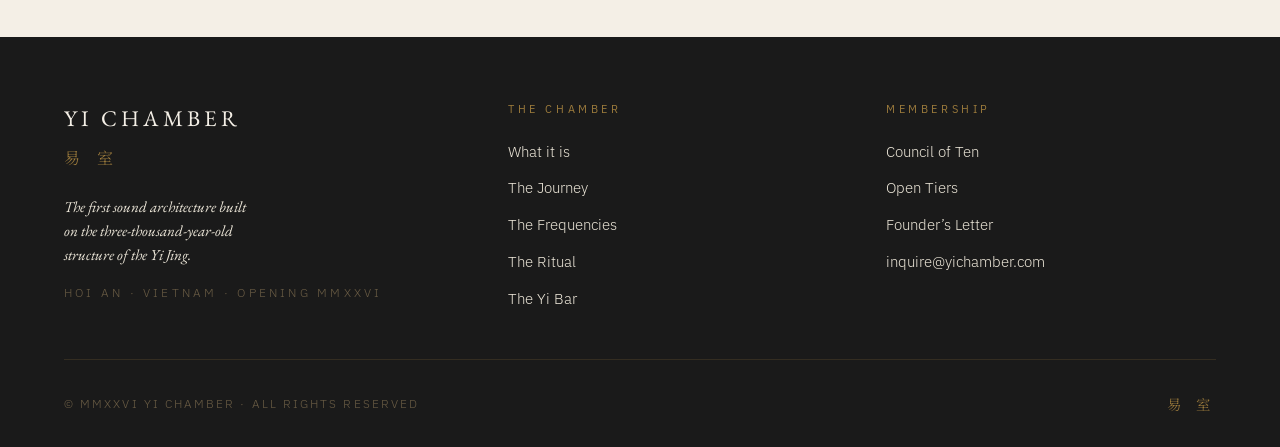
==== commit f538d531: "Add files via upload" ====
--- a/index.html
+++ b/index.html
@@ -3,24 +3,71 @@
 <head>
 <meta charset="UTF-8" />
 <meta name="viewport" content="width=device-width, initial-scale=1.0" />
+<meta name="theme-color" content="#1A1A1A" />
+<meta name="format-detection" content="telephone=no" />
 
 <title>Yi Chamber · The first sound architecture built on the Yi Jing</title>
-<meta name="description" content="A private sound architecture in Hoi An, Vietnam. The first in the world built on the three-thousand-year-old structure of the Yi Jing. Opening 2026." />
-
+<meta name="description" content="A private sound architecture in Hoi An, Vietnam. The first built on the three-thousand-year-old structure of the Yi Jing. Eight calibrated frequencies, sixty-four hexagrams, one hundred and ten minutes. Opening 2026." />
+<meta name="keywords" content="Yi Chamber, Yi Jing, I Ching, sound architecture, sound healing, Hoi An, Vietnam, polyvagal theory, nervous system regulation, hexagram, trigram, Tibetan singing bowls, quartz crystal bowls, founding membership" />
+<meta name="author" content="Steven Alber" />
+<meta name="robots" content="index, follow, max-image-preview:large" />
+
+<!-- Open Graph -->
+<meta property="og:site_name" content="Yi Chamber" />
 <meta property="og:title" content="Yi Chamber · 易室" />
-<meta property="og:description" content="The first sound architecture built on the Yi Jing. Hoi An, 2026." />
+<meta property="og:description" content="The first sound architecture built on the Yi Jing. Hoi An, Vietnam. Opening 2026." />
 <meta property="og:image" content="https://yichamber.com/assets/images/s2-yijing.webp" />
+<meta property="og:image:alt" content="An open Yi Jing showing the eight trigrams, beside antique Chinese coins and a calligraphy brush." />
+<meta property="og:image:width" content="1200" />
+<meta property="og:image:height" content="630" />
 <meta property="og:type" content="website" />
 <meta property="og:url" content="https://yichamber.com" />
+<meta property="og:locale" content="en_GB" />
+
+<!-- Twitter -->
+<meta name="twitter:card" content="summary_large_image" />
+<meta name="twitter:title" content="Yi Chamber · 易室" />
+<meta name="twitter:description" content="The first sound architecture built on the Yi Jing. Hoi An, Vietnam. Opening 2026." />
+<meta name="twitter:image" content="https://yichamber.com/assets/images/s2-yijing.webp" />
+
 <link rel="canonical" href="https://yichamber.com/" />
-<meta name="twitter:card" content="summary_large_image" />
-
+
+<!-- Favicons -->
 <link rel="icon" type="image/png" sizes="32x32" href="/favicon-32.png" />
-  <link rel="apple-touch-icon" sizes="180x180" href="/favicon-180.png" />
-
+<link rel="apple-touch-icon" sizes="180x180" href="/favicon-180.png" />
+
+<!-- Fonts -->
 <link rel="preconnect" href="https://fonts.googleapis.com" />
 <link rel="preconnect" href="https://fonts.gstatic.com" crossorigin />
 <link href="https://fonts.googleapis.com/css2?family=EB+Garamond:ital,wght@0,400;0,500;1,400;1,500&family=IBM+Plex+Sans:wght@300;400;500&family=Noto+Serif+TC:wght@400;500;600&display=swap" rel="stylesheet" />
+
+<!-- Structured data (schema.org) -->
+<script type="application/ld+json">
+{
+  "@context": "https://schema.org",
+  "@type": "Organization",
+  "name": "Yi Chamber",
+  "alternateName": "易室",
+  "url": "https://yichamber.com",
+  "description": "A private sound architecture in Hoi An, Vietnam, built on the three-thousand-year-old structure of the Yi Jing. Opening 2026.",
+  "founder": {
+    "@type": "Person",
+    "name": "Steven Alber"
+  },
+  "foundingLocation": {
+    "@type": "Place",
+    "name": "Hoi An, Vietnam",
+    "address": {
+      "@type": "PostalAddress",
+      "addressLocality": "Hoi An",
+      "addressCountry": "VN"
+    }
+  },
+  "foundingDate": "2026",
+  "email": "inquire@yichamber.com",
+  "knowsAbout": ["Yi Jing", "I Ching", "Polyvagal theory", "Sound architecture", "Autonomic nervous system regulation"]
+}
+</script>
 
 <style>
 /* ========================================================================
@@ -177,12 +224,22 @@
 }
 .topbar__nav a:hover::after { width: 100%; }
 
+@media (max-width: 920px) {
+  .topbar__nav { gap: 1.25rem; }
+  .topbar__nav a { font-size: 0.68rem; letter-spacing: 0.2em; }
+  /* Tablet: hide three middle nav links */
+  .topbar__nav a:nth-child(2),
+  .topbar__nav a:nth-child(4),
+  .topbar__nav a:nth-child(5) { display: none; }
+}
 @media (max-width: 720px) {
   .topbar__nav { gap: 1.1rem; }
   .topbar__nav a { font-size: 0.66rem; letter-spacing: 0.18em; }
-  /* Mobile: hide some nav links */
+  /* Mobile: keep only The Chamber, Council, Inquire */
   .topbar__nav a:nth-child(2),
-  .topbar__nav a:nth-child(3) { display: none; }
+  .topbar__nav a:nth-child(3),
+  .topbar__nav a:nth-child(4),
+  .topbar__nav a:nth-child(5) { display: none; }
 }
 
 /* ========================================================================
@@ -1100,6 +1157,151 @@
 .s7__cta:hover::before { transform: translateY(0); }
 
 /* ========================================================================
+   SECTION 7B — THE OPEN TIERS
+   ======================================================================== */
+.s7b {
+  background: var(--bone);
+  color: var(--ink);
+  position: relative;
+}
+.s7b__header { max-width: 720px; margin: 0 auto clamp(3rem, 6vw, 4.5rem); text-align: center; }
+.s7b__header .section__overline { color: var(--brass); }
+.s7b__header .section__lede { margin-left: auto; margin-right: auto; color: var(--graphite); }
+
+.s7b__grid {
+  display: grid;
+  grid-template-columns: repeat(3, 1fr);
+  gap: clamp(1.5rem, 2.5vw, 2rem);
+  max-width: 1100px;
+  margin: 0 auto;
+}
+@media (max-width: 920px) {
+  .s7b__grid { grid-template-columns: 1fr; max-width: 480px; }
+}
+
+.s7b__tier {
+  background: var(--rice);
+  padding: clamp(2rem, 3vw, 2.8rem) clamp(1.5rem, 2.5vw, 2.2rem);
+  border: 1px solid rgba(156, 123, 60, 0.18);
+  display: flex;
+  flex-direction: column;
+  position: relative;
+  transition: border 500ms var(--ease), transform 500ms var(--ease), box-shadow 500ms var(--ease);
+}
+.s7b__tier:hover {
+  border-color: var(--brass);
+  transform: translateY(-4px);
+  box-shadow: 0 24px 48px -24px rgba(26, 26, 26, 0.18);
+}
+.s7b__tier--featured {
+  border-color: rgba(156, 123, 60, 0.5);
+  background: linear-gradient(180deg, var(--rice) 0%, #F7F1E7 100%);
+}
+.s7b__tier--featured::before {
+  content: 'Recommended';
+  position: absolute;
+  top: -10px;
+  left: 50%;
+  transform: translateX(-50%);
+  background: var(--brass);
+  color: var(--rice);
+  font-family: var(--font-body);
+  font-size: 0.62rem;
+  letter-spacing: 0.3em;
+  text-transform: uppercase;
+  padding: 5px 14px 4px;
+}
+
+.s7b__tier-mark {
+  font-family: var(--font-display);
+  font-style: italic;
+  font-size: 1rem;
+  color: var(--brass);
+  letter-spacing: 0.3em;
+  margin-bottom: 0.6rem;
+}
+.s7b__tier-name {
+  font-family: var(--font-display);
+  font-weight: 400;
+  font-size: clamp(1.6rem, 2.2vw, 2rem);
+  color: var(--ink);
+  margin: 0 0 0.8rem;
+  line-height: 1.1;
+}
+.s7b__tier-price {
+  font-family: var(--font-display);
+  font-style: italic;
+  font-size: 1.5rem;
+  color: var(--brass);
+  margin-bottom: 0.4rem;
+  line-height: 1.2;
+}
+.s7b__tier-price span {
+  font-size: 0.85rem;
+  color: var(--patina);
+  font-style: normal;
+  letter-spacing: 0.05em;
+}
+.s7b__tier-cadence {
+  font-family: var(--font-body);
+  font-size: 0.78rem;
+  letter-spacing: 0.18em;
+  text-transform: uppercase;
+  color: var(--patina);
+  margin: 0 0 1.5rem;
+  padding-bottom: 1.2rem;
+  border-bottom: 1px solid rgba(156, 123, 60, 0.18);
+}
+.s7b__tier-list {
+  list-style: none;
+  padding: 0;
+  margin: 0 0 1.5rem;
+  display: flex;
+  flex-direction: column;
+  gap: 0.7rem;
+  font-family: var(--font-body);
+  font-size: 0.92rem;
+  line-height: 1.5;
+  color: var(--graphite);
+  flex: 1;
+}
+.s7b__tier-list li {
+  position: relative;
+  padding-left: 1.2rem;
+}
+.s7b__tier-list li::before {
+  content: '';
+  position: absolute;
+  left: 0;
+  top: 0.65em;
+  width: 6px;
+  height: 1px;
+  background: var(--brass);
+}
+.s7b__tier-note {
+  font-family: var(--font-display);
+  font-style: italic;
+  font-size: 0.92rem;
+  line-height: 1.5;
+  color: var(--patina);
+  padding-top: 1.2rem;
+  border-top: 1px solid rgba(156, 123, 60, 0.12);
+}
+
+.s7b__footnote {
+  max-width: 640px;
+  margin: clamp(3rem, 5vw, 4rem) auto 0;
+  text-align: center;
+  font-family: var(--font-body);
+  font-size: 0.88rem;
+  line-height: 1.65;
+  color: var(--patina);
+  padding-top: 2rem;
+  border-top: 1px solid rgba(156, 123, 60, 0.15);
+}
+.s7b__footnote p { margin: 0; }
+
+/* ========================================================================
    SECTION 8 — CLOSING / FOUNDER NOTE
    ======================================================================== */
 .s8 {
@@ -1136,8 +1338,31 @@
   letter-spacing: 0.32em;
   text-transform: uppercase;
   color: var(--patina);
-  margin-bottom: 3.5rem;
-}
+  margin-bottom: 2rem;
+}
+.s8__founder-context {
+  font-family: var(--font-display);
+  font-style: italic;
+  font-size: 0.95rem;
+  line-height: 1.6;
+  color: var(--graphite);
+  max-width: 38ch;
+  margin: 0 auto 3rem;
+  padding-top: 1.5rem;
+  border-top: 1px solid rgba(156, 123, 60, 0.2);
+}
+.s8__founder-link {
+  display: block;
+  margin-top: 1rem;
+  font-family: var(--font-body);
+  font-style: normal;
+  font-size: 0.74rem;
+  letter-spacing: 0.32em;
+  text-transform: uppercase;
+  color: var(--brass);
+  transition: color 400ms var(--ease);
+}
+.s8__founder-link:hover { color: var(--cinnabar); }
 .s8__seal {
   font-family: var(--font-cjk);
   font-size: 2rem;
@@ -1183,6 +1408,14 @@
   font-size: 0.95rem;
   color: var(--bone);
   max-width: 28ch;
+  margin: 0 0 1rem;
+}
+.footer__brand-loc {
+  font-family: var(--font-body);
+  font-size: 0.72rem;
+  letter-spacing: 0.28em;
+  text-transform: uppercase;
+  color: var(--patina);
   margin: 0;
 }
 .footer__col h4 {
@@ -1216,11 +1449,18 @@
   border-top: 1px solid rgba(156, 123, 60, 0.2);
   display: flex;
   justify-content: space-between;
+  align-items: center;
   font-family: var(--font-body);
   font-size: 0.72rem;
   letter-spacing: 0.18em;
   text-transform: uppercase;
   color: var(--patina);
+}
+.footer__cjk {
+  font-family: var(--font-cjk);
+  font-size: 0.9rem;
+  letter-spacing: 0.4em;
+  color: var(--brass);
 }
 @media (max-width: 720px) {
   .footer__bottom { flex-direction: column; gap: 0.8rem; text-align: center; }
@@ -1354,6 +1594,8 @@
     <a href="#what">The Chamber</a>
     <a href="#journey">The Journey</a>
     <a href="#bowls">The Bowls</a>
+    <a href="#ritual">The Ritual</a>
+    <a href="#bar">The Bar</a>
     <a href="#council">Council</a>
     <a href="#contact">Inquire</a>
   </nav>
@@ -1398,7 +1640,7 @@
       <div class="hero__rule" aria-hidden="true"></div>
 
       <p class="hero__statement">
-        The first sound architecture in the world built on the three-thousand-year-old structure of the <em>Yi Jing</em>.
+        The first sound architecture built on the three-thousand-year-old structure of the <em>Yi Jing</em>.
       </p>
 
       <div class="hero__cta-wrap">
@@ -1408,8 +1650,6 @@
         </a>
       </div>
     </div>
-</main>
-
 
     <footer class="hero__footer">
       <div class="hero__location">
@@ -1695,8 +1935,8 @@
     <div class="s6__text reveal">
       <div class="section__overline">Section V &middot; The Bar</div>
       <h2 class="section__title">The session does not end. <em>It settles.</em></h2>
-      <p class="section__lede">After the chambers, the Yi Bar. Sixty-four beverages, each paired with a hexagram. Built around traditional Vietnamese tea-house principles, with house-made infusions, tinctures, and one slow cocktail at the end.</p>
-      <p class="section__lede" style="font-style: normal; font-family: var(--font-body); font-size: 0.95rem; color: var(--bone);">Bitter, sweet, salt, sour, umami, mineral &mdash; the five tastes mapped to the five elements, the elements mapped to the trigrams, the trigrams paired in your hexagram. The bar reads your reading.</p>
+      <p class="section__lede">After the chambers, the Yi Bar. Sixty-four beverages &mdash; thirty-two day teas and thirty-two evening preparations &mdash; one for each hexagram. Built around classical tea principles and the patient craft of infusion. The session continues at the bar.</p>
+      <p class="section__lede" style="font-style: normal; font-family: var(--font-body); font-size: 0.95rem; color: var(--bone);">Each drink is paired to its hexagram on three levels: ingredients chosen for their classical associations with the trigrams that compose it; active compounds calibrated to the autonomic state the session intends to extend; and visual presentation &mdash; vessel, colour, garnish &mdash; that mirrors the hexagram&rsquo;s structure. The bar reads your reading.</p>
     </div>
 
     <div class="s6__visual reveal reveal--delay-1" aria-hidden="true">
@@ -1774,6 +2014,72 @@
 </section>
 
 <!-- ============================================================
+     SECTION 7B — THE OPEN TIERS (after the Council is sealed)
+     ============================================================ -->
+<section id="tiers" class="section s7b">
+  <div class="grain"></div>
+  <div class="section__inner">
+
+    <div class="s7b__header reveal">
+      <div class="section__overline">Section VII &middot; The Open Tiers</div>
+      <h2 class="section__title">After the Council is sealed. <em>Three tiers, open to the wider circle.</em></h2>
+      <p class="section__lede">Active membership is capped at approximately three hundred individuals at the founding location. We do not pursue growth at the cost of depth. The cadence of practice matters more than the price.</p>
+    </div>
+
+    <div class="s7b__grid">
+
+      <article class="s7b__tier reveal">
+        <div class="s7b__tier-mark">I</div>
+        <h3 class="s7b__tier-name">Initiate</h3>
+        <div class="s7b__tier-price">&euro;&thinsp;1,800 <span>/ year</span></div>
+        <p class="s7b__tier-cadence">Four sessions per year &middot; one per quarter</p>
+        <ul class="s7b__tier-list">
+          <li>Seasonal cadence aligned to the classical calendar</li>
+          <li>Personal hexagram recording after each session</li>
+          <li>Monthly audio meditations</li>
+          <li>Pre-publication access to Yi Chamber writings</li>
+        </ul>
+        <div class="s7b__tier-note">The entry point. Designed to fit a life that is already full.</div>
+      </article>
+
+      <article class="s7b__tier s7b__tier--featured reveal reveal--delay-1">
+        <div class="s7b__tier-mark">II</div>
+        <h3 class="s7b__tier-name">Pilgrim</h3>
+        <div class="s7b__tier-price">&euro;&thinsp;4,500 <span>/ year</span></div>
+        <p class="s7b__tier-cadence">Twelve sessions per year &middot; one per month</p>
+        <ul class="s7b__tier-list">
+          <li>Eight-weekly mentor session with resident scholar</li>
+          <li>One three-day anchor retreat included</li>
+          <li>Personalised pattern reading across the year</li>
+          <li>Member community and library access</li>
+        </ul>
+        <div class="s7b__tier-note">The heart of Yi Chamber. The minimum cadence for serious change.</div>
+      </article>
+
+      <article class="s7b__tier reveal reveal--delay-2">
+        <div class="s7b__tier-mark">III</div>
+        <h3 class="s7b__tier-name">Adept</h3>
+        <div class="s7b__tier-price">&euro;&thinsp;9,800 <span>/ year</span></div>
+        <p class="s7b__tier-cadence">Twenty-four sessions per year &middot; twice monthly</p>
+        <ul class="s7b__tier-list">
+          <li>Monthly one-on-one mentor session</li>
+          <li>Two five-day anchor retreats included</li>
+          <li>Year-long hexagram protocol with the founder</li>
+          <li>Private celebration of significant personal events</li>
+        </ul>
+        <div class="s7b__tier-note">For members for whom Yi Chamber is a central practice.</div>
+      </article>
+
+    </div>
+
+    <div class="s7b__footnote reveal">
+      <p>Visitor sessions &mdash; for those passing through Hoi An without membership &mdash; are held at &euro;&thinsp;240 per session, subject to weekly capacity. Members may bring guests at &euro;&thinsp;180 per session.</p>
+    </div>
+
+  </div>
+</section>
+
+<!-- ============================================================
      SECTION 8 — CLOSING / FOUNDER NOTE
      ============================================================ -->
 <section id="contact" class="section s8">
@@ -1784,9 +2090,15 @@
     </blockquote>
     <div class="s8__sig reveal">Steven Alber</div>
     <div class="s8__sig-meta reveal">Founder &middot; Yi Chamber</div>
+    <div class="s8__founder-context reveal">
+      Writer, publisher, and infrastructure designer. Works on biological capital verification at civilisational scale. Yi Chamber is built in parallel.
+      <a href="founder.html" class="s8__founder-link">Read the founder&rsquo;s letter &rarr;</a>
+    </div>
     <div class="s8__seal reveal" aria-label="Yi Shi seal">易 室</div>
   </div>
 </section>
+
+</main>
 
 <!-- ============================================================
      FOOTER
@@ -1798,15 +2110,7 @@
       <div class="footer__brand-name">YI CHAMBER</div>
       <span class="footer__brand-cjk">易 室</span>
       <p class="footer__brand-tag">The first sound architecture built on the three-thousand-year-old structure of the Yi Jing.</p>
-    </div>
-
-    <div class="footer__col">
-      <h4>Inquire</h4>
-      <ul>
-        <li><a href="mailto:inquire@yichamber.com">inquire@yichamber.com</a></li>
-        <li><a href="#council">Founding Circle</a></li>
-        <li><a href="#contact">Press &amp; Editorial</a></li>
-      </ul>
+      <p class="footer__brand-loc">Hoi An &middot; Vietnam &middot; opening MMXXVI</p>
     </div>
 
     <div class="footer__col">
@@ -1816,14 +2120,25 @@
         <li><a href="#journey">The Journey</a></li>
         <li><a href="#bowls">The Frequencies</a></li>
         <li><a href="#ritual">The Ritual</a></li>
+        <li><a href="#bar">The Yi Bar</a></li>
       </ul>
     </div>
 
+    <div class="footer__col">
+      <h4>Membership</h4>
+      <ul>
+        <li><a href="#council">Council of Ten</a></li>
+        <li><a href="#tiers">Open Tiers</a></li>
+        <li><a href="founder.html">Founder&rsquo;s Letter</a></li>
+        <li><a href="mailto:inquire@yichamber.com">inquire@yichamber.com</a></li>
+      </ul>
+    </div>
+
   </div>
 
   <div class="footer__bottom">
-    <div>&copy; MMXXVI Yi Chamber &middot; Hoi An &middot; Vietnam</div>
-    <div>Hoi An &middot; Vietnam</div>
+    <div>&copy; MMXXVI Yi Chamber &middot; All rights reserved</div>
+    <div class="footer__cjk">易 室</div>
   </div>
 </footer>
 
@@ -1850,21 +2165,45 @@
     const isPastHero = heroBottom < 80;
     topbar.classList.toggle('is-scrolled', isPastHero);
 
-    // Determine background color of section currently under the topbar
-    // by sampling the element at y=40px from top-center
-    const probe = document.elementFromPoint(window.innerWidth / 2, (document.querySelector(".topbar")?.offsetHeight || 60) + 10);
+    // Determine background brightness of section currently under the topbar
+    // by sampling the element at the topbar's center
+    const probeY = (topbar.offsetHeight || 60) + 8;
+    const probe = document.elementFromPoint(window.innerWidth / 2, probeY);
     if (!probe) return;
+
+    // Walk up to find a section-like container, then read its computed bg
     const section = probe.closest('.section, .hero, .footer');
     if (!section) return;
 
-    const isDarkSection =
-      section.classList.contains('hero') ||
-      section.classList.contains('section--dark') ||
-      section.classList.contains('s3') ||
-      section.classList.contains('s5') ||
-      section.classList.contains('s6') ||
-      section.classList.contains('s7') ||
-      section.classList.contains('footer');
+    // Read computed background. For gradient sections this returns the
+    // start colour, which is good enough; we fall back to walking the DOM
+    // for an opaque ancestor if the section is transparent.
+    let bg = window.getComputedStyle(section).backgroundColor;
+    let walker = section;
+    while (bg === 'rgba(0, 0, 0, 0)' || bg === 'transparent') {
+      walker = walker.parentElement;
+      if (!walker) { bg = 'rgb(244, 239, 230)'; break; }
+      bg = window.getComputedStyle(walker).backgroundColor;
+    }
+
+    // Parse rgb() / rgba()
+    const m = bg.match(/\d+(\.\d+)?/g);
+    let isDarkSection = false;
+    if (m && m.length >= 3) {
+      const r = +m[0], g = +m[1], b = +m[2];
+      // Perceived luminance (Rec. 709 weights)
+      const lum = 0.2126 * r + 0.7152 * g + 0.0722 * b;
+      isDarkSection = lum < 128;
+    } else {
+      // Fallback to class-based detection
+      isDarkSection =
+        section.classList.contains('hero') ||
+        section.classList.contains('section--dark') ||
+        section.classList.contains('s5') ||
+        section.classList.contains('s6') ||
+        section.classList.contains('s7') ||
+        section.classList.contains('footer');
+    }
 
     if (topbar.classList.contains('is-scrolled')) {
       topbar.classList.remove('is-dark');
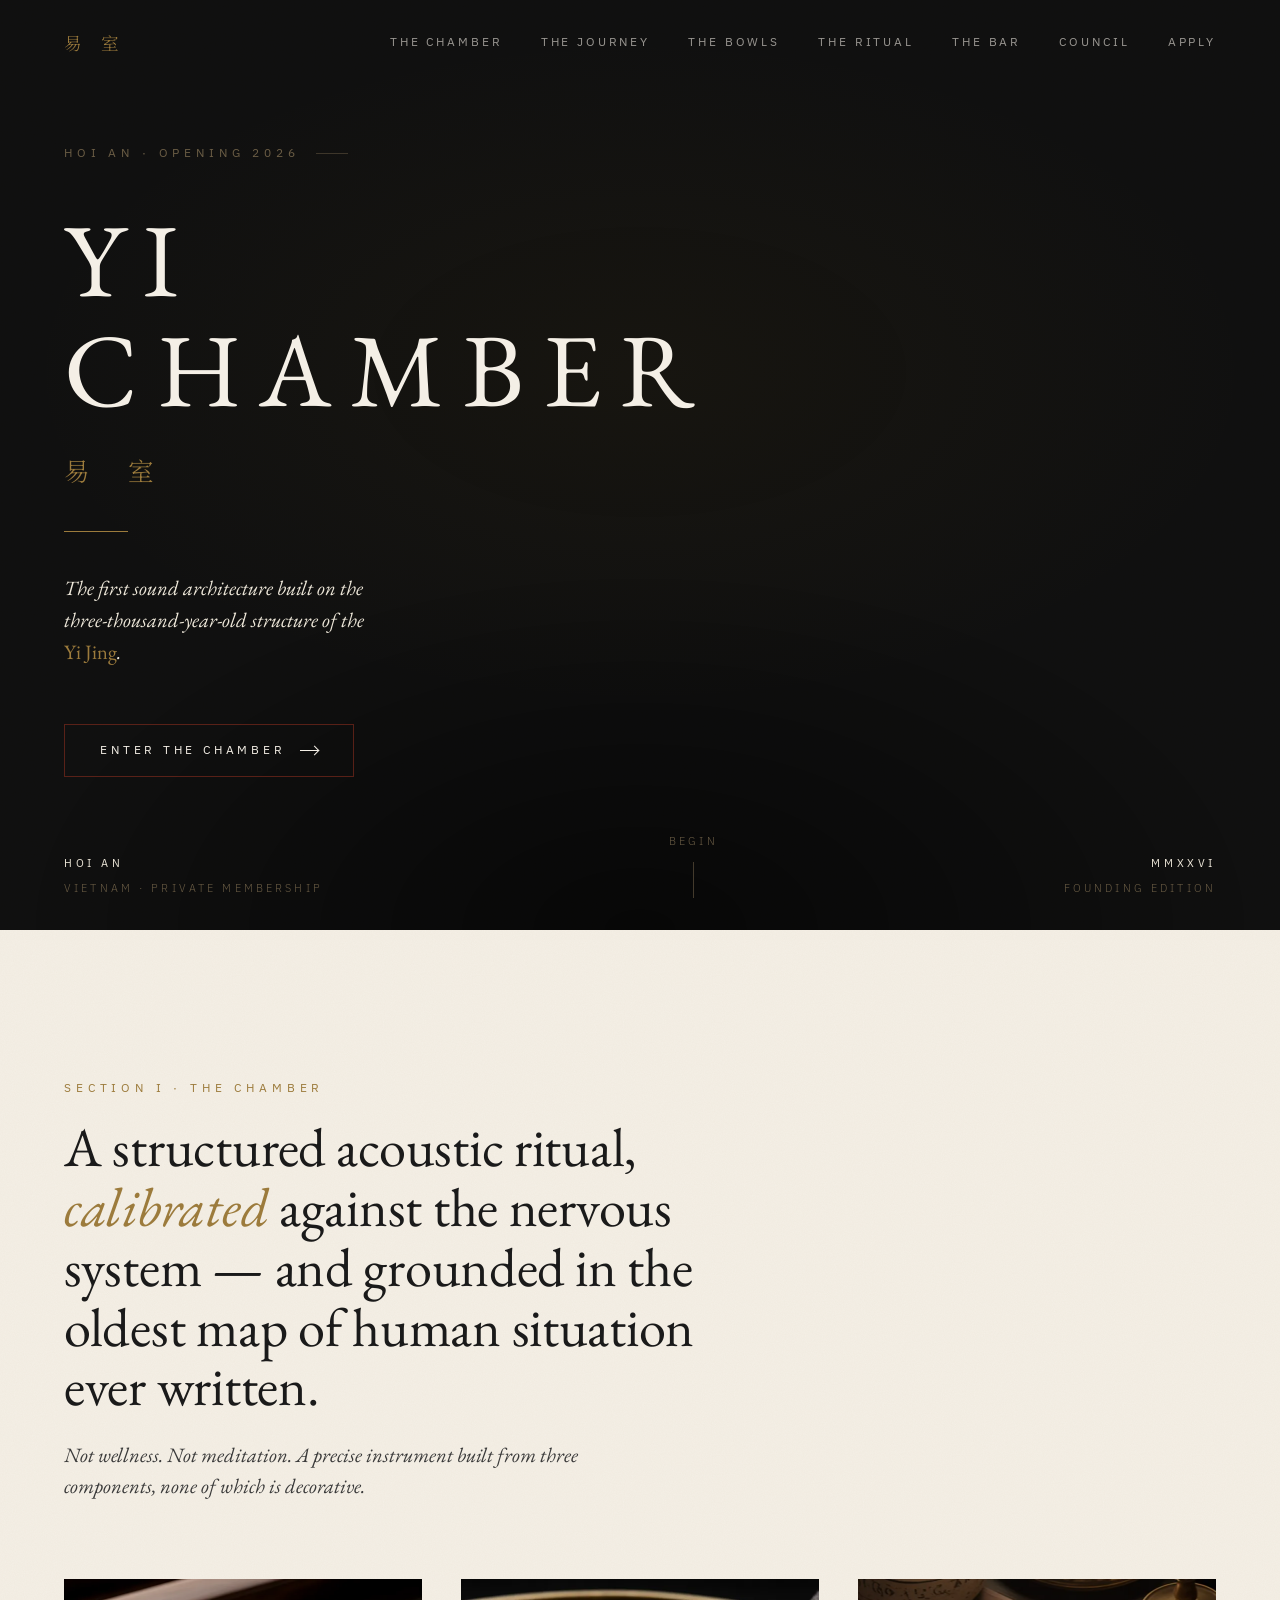
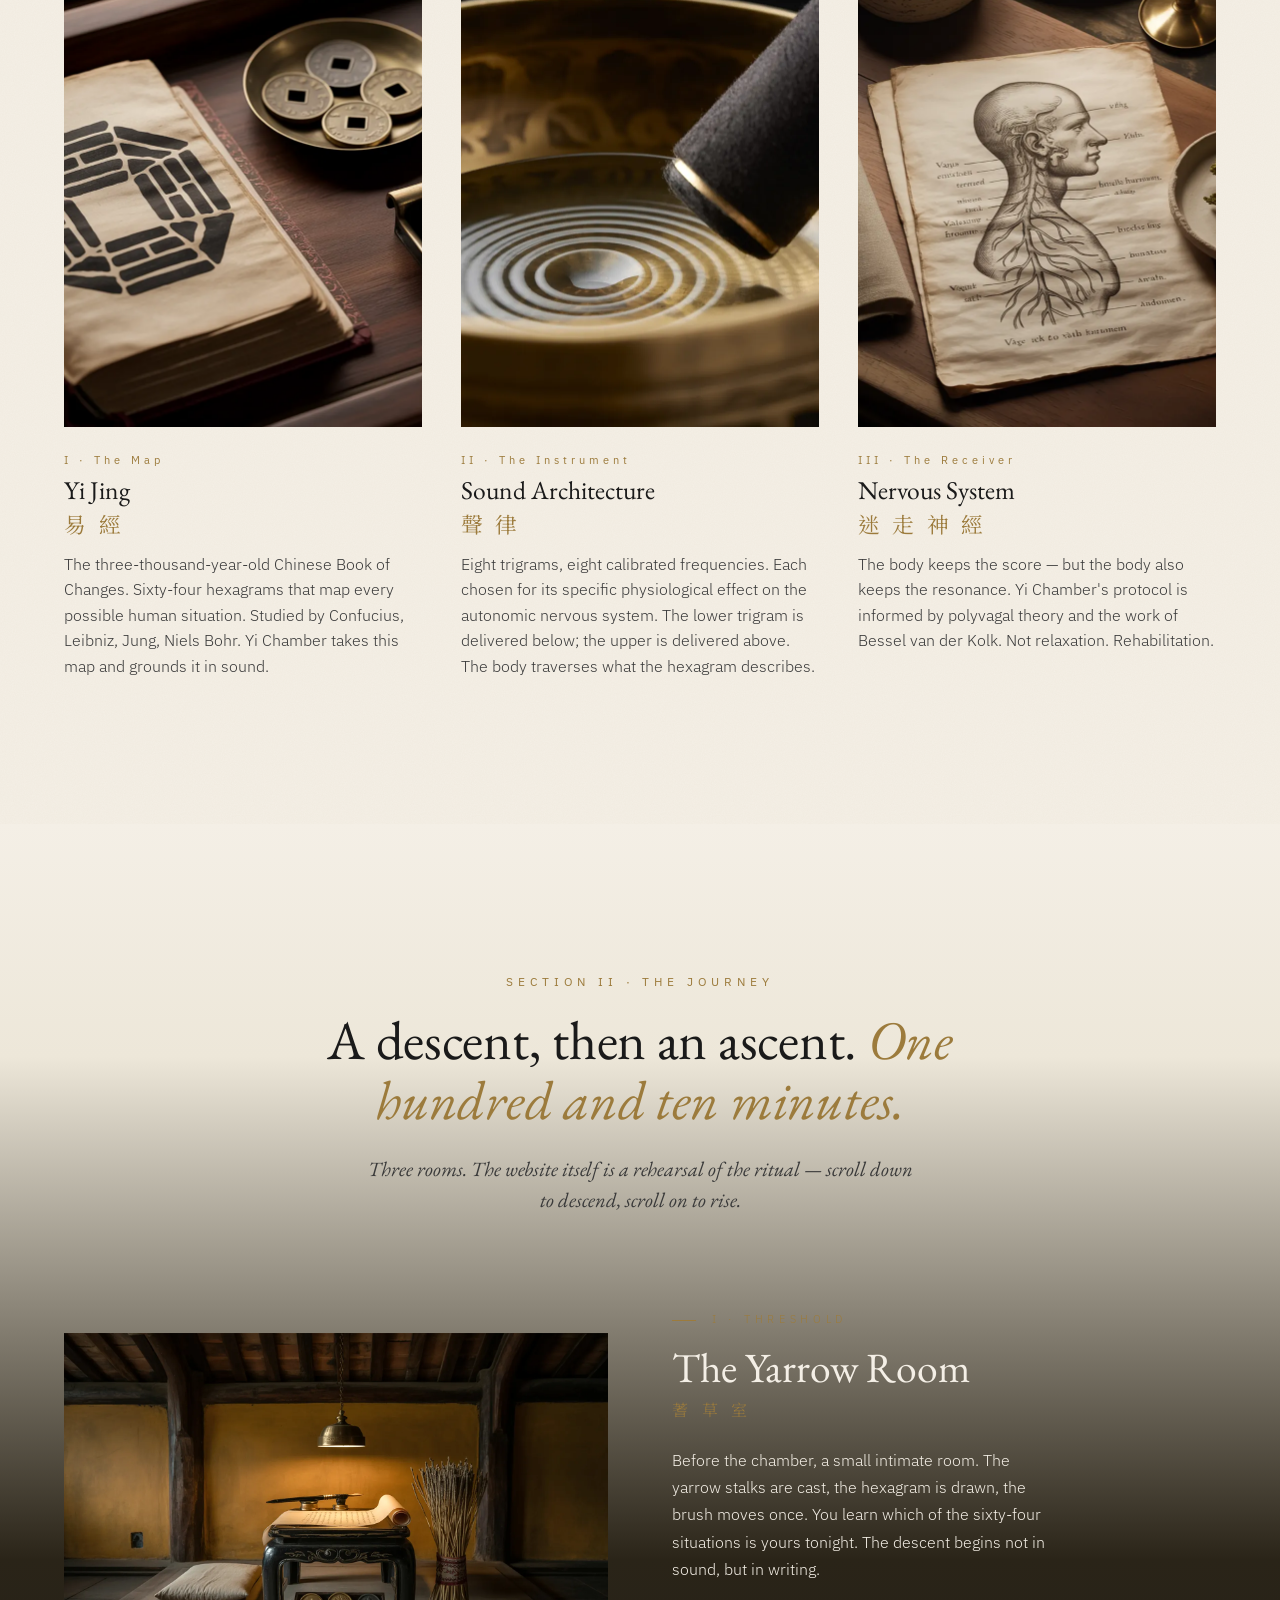
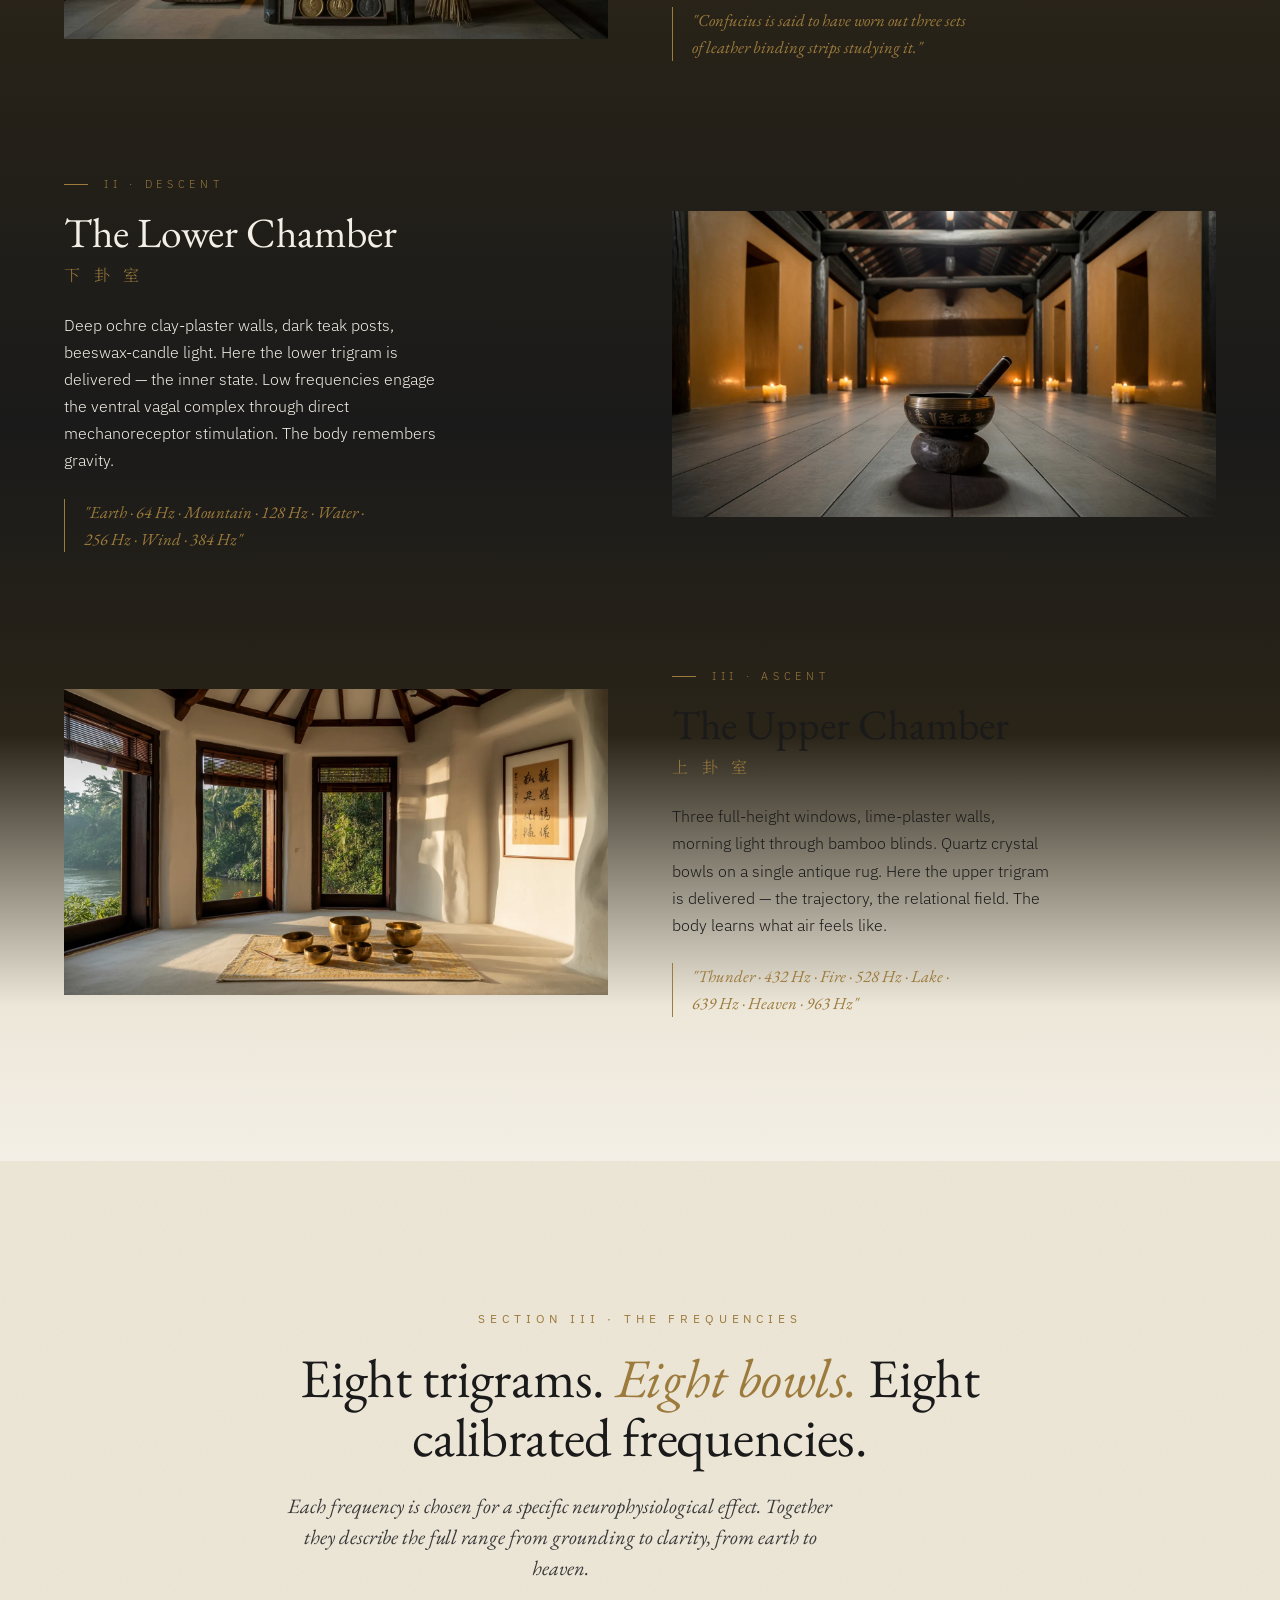
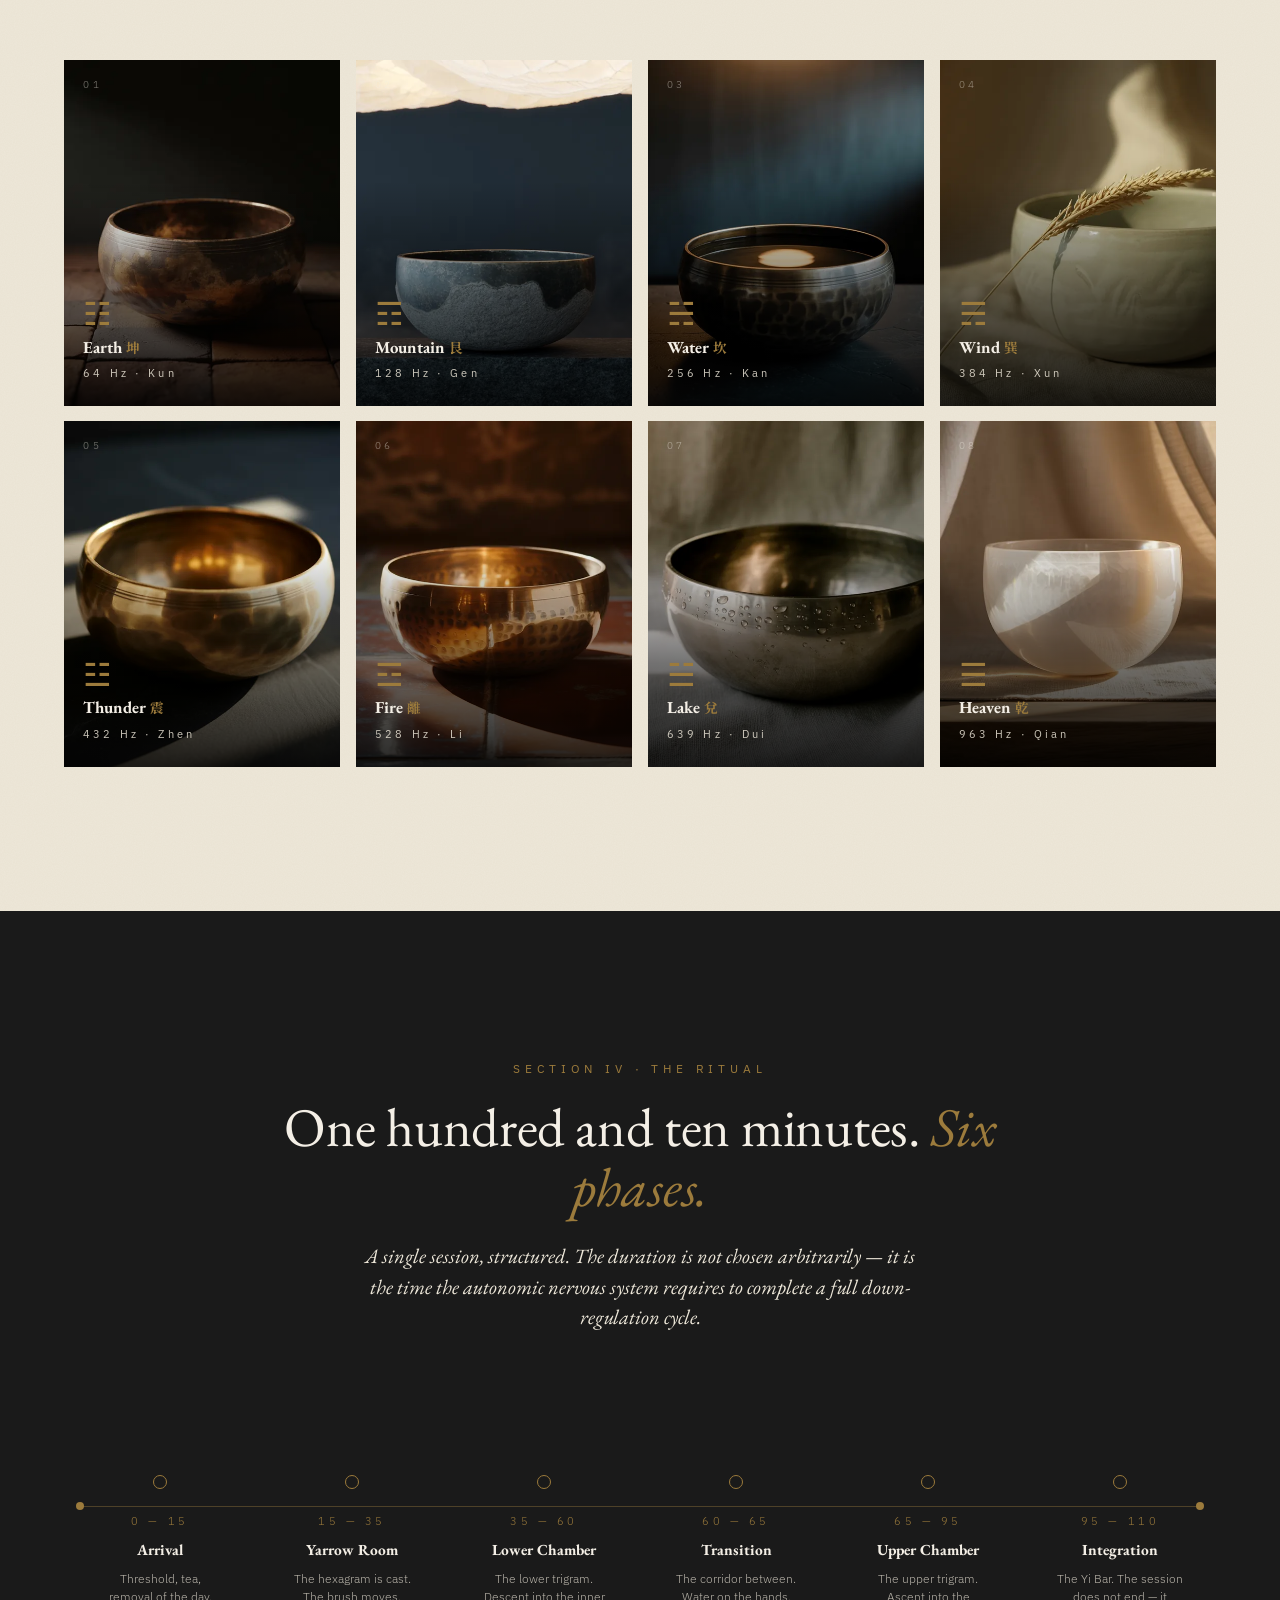
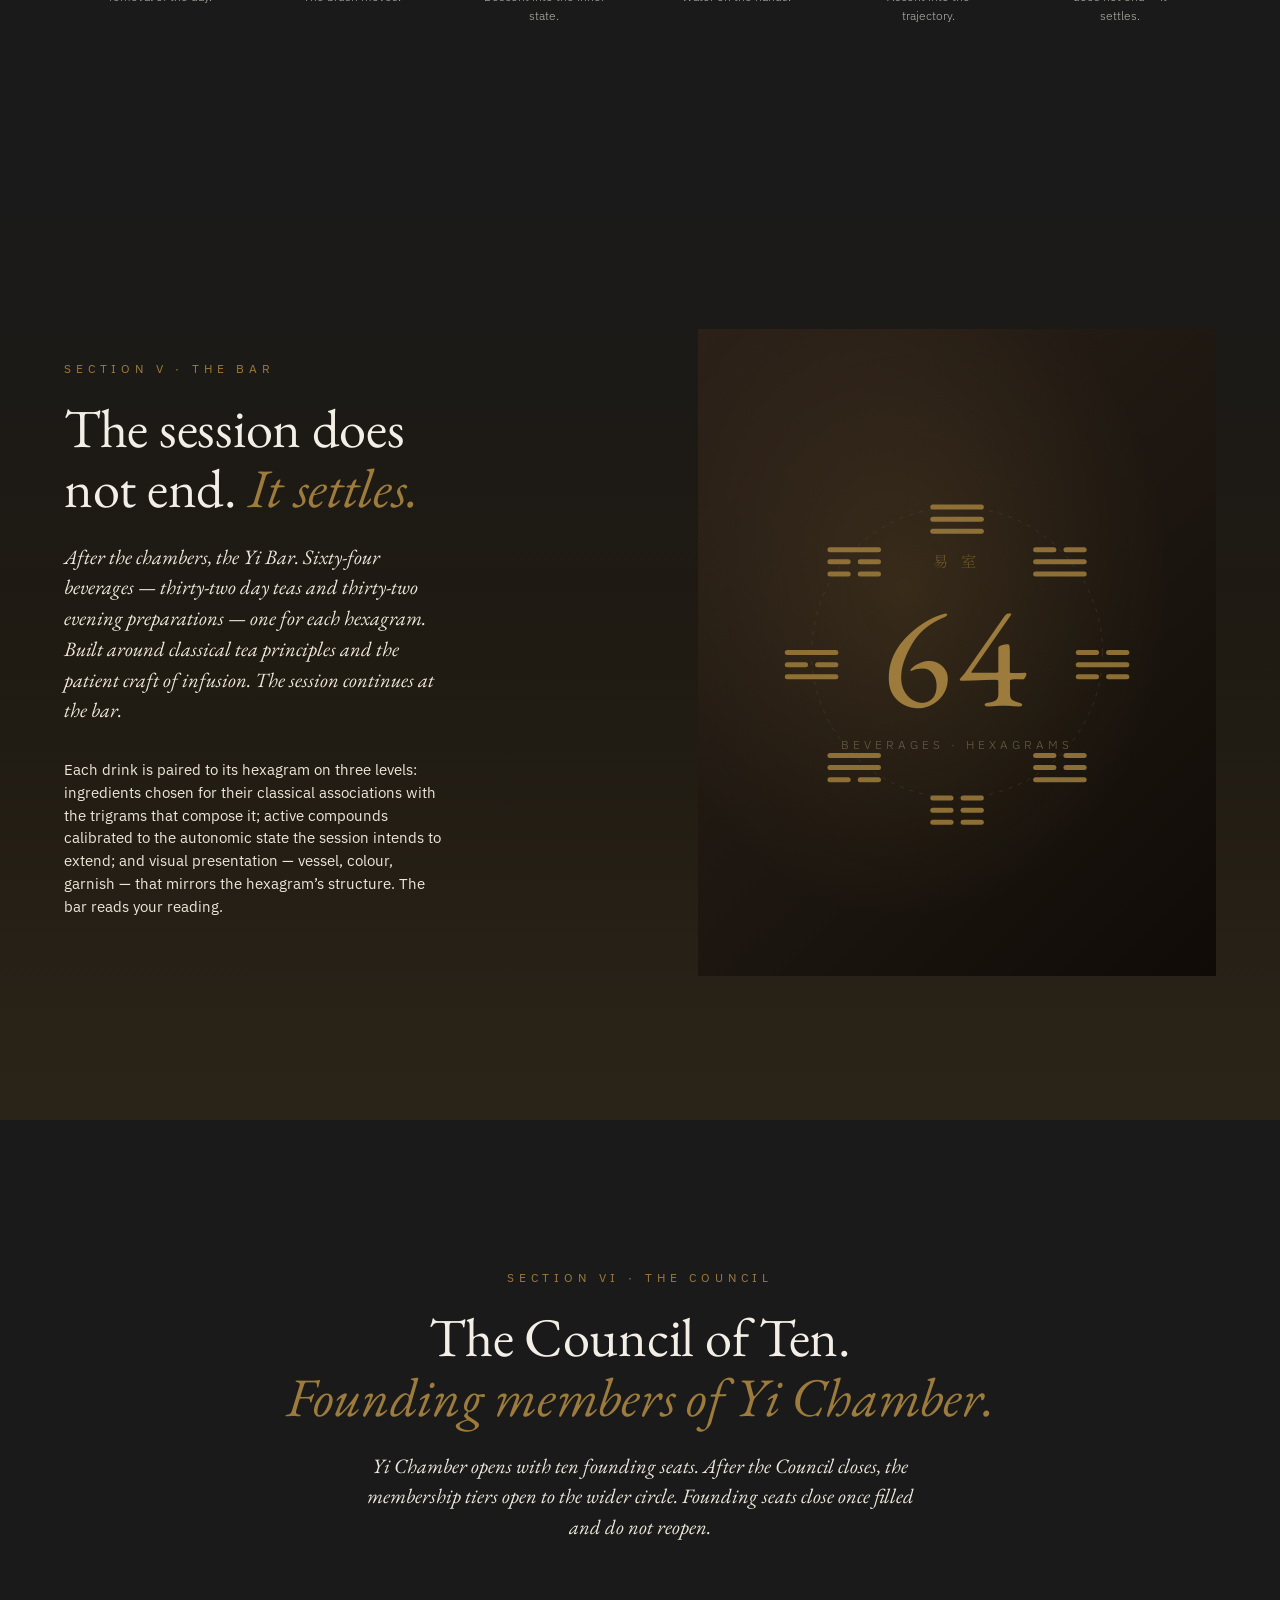
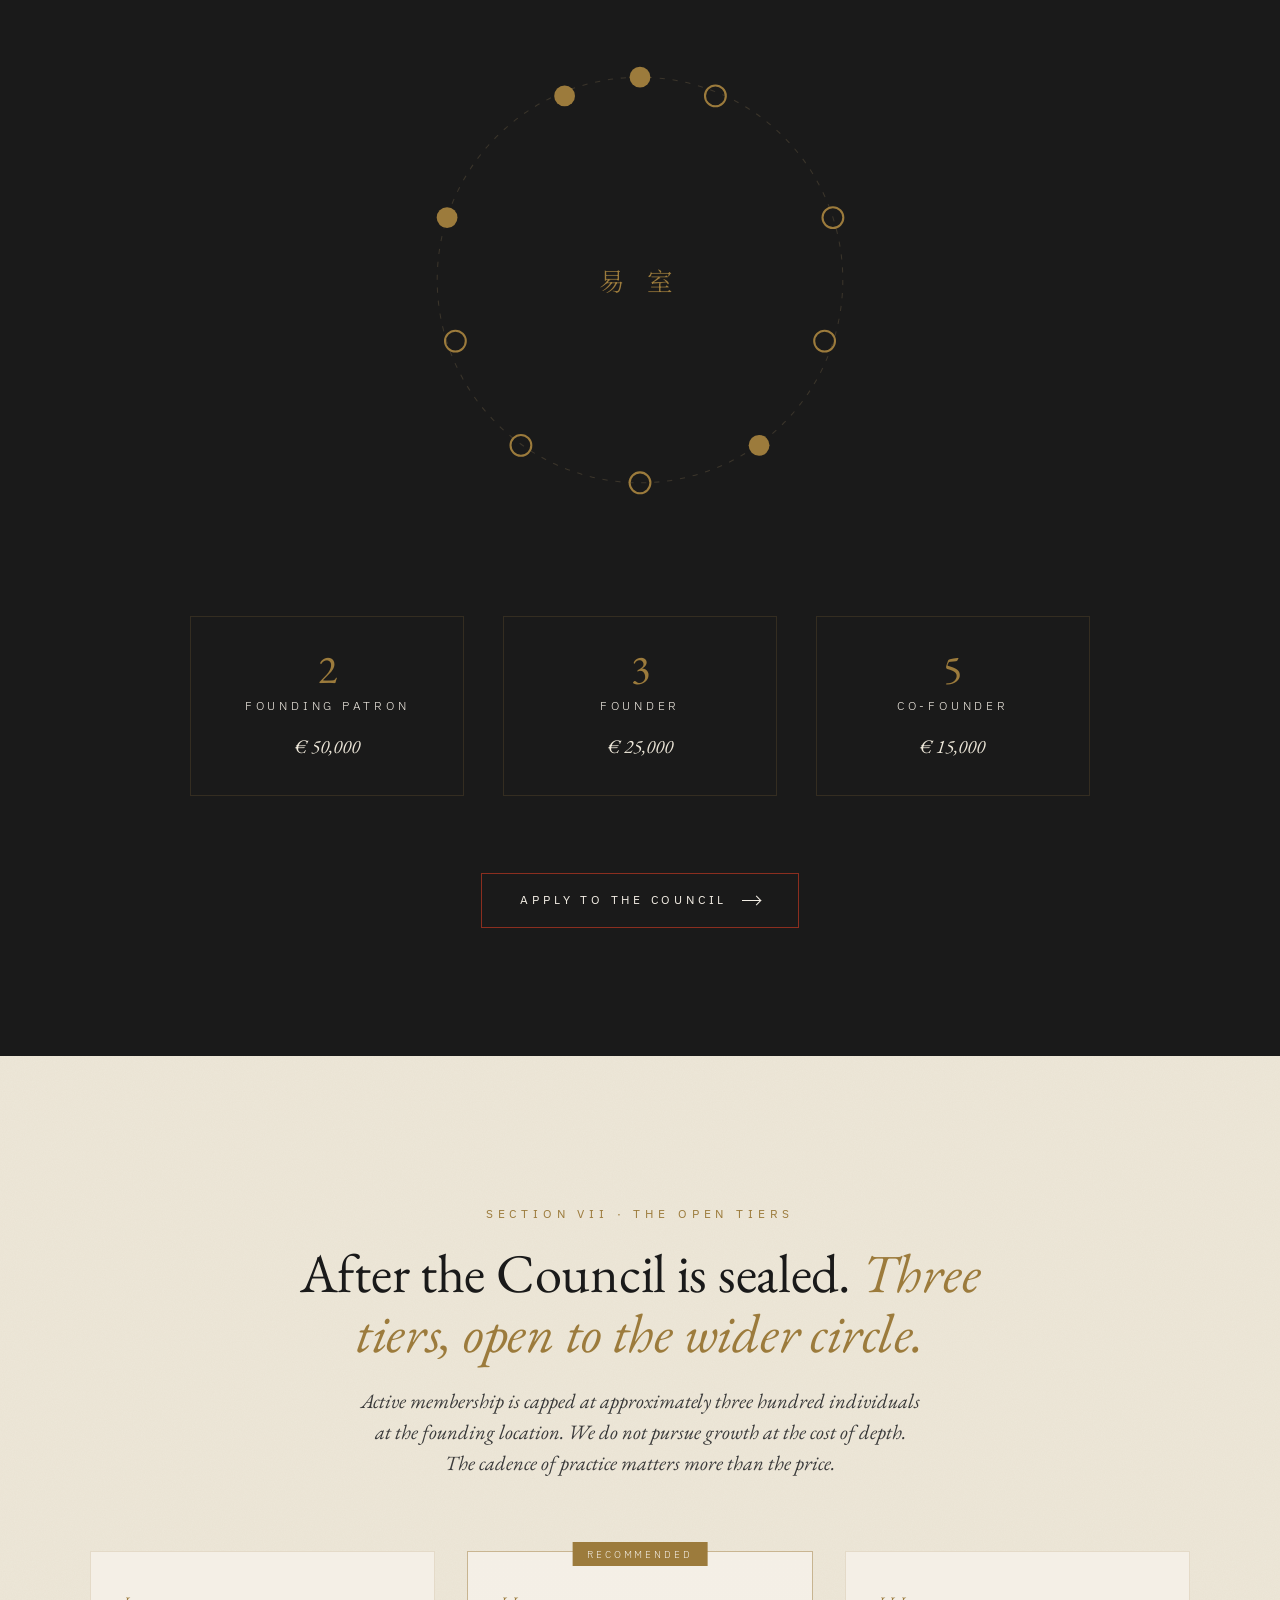
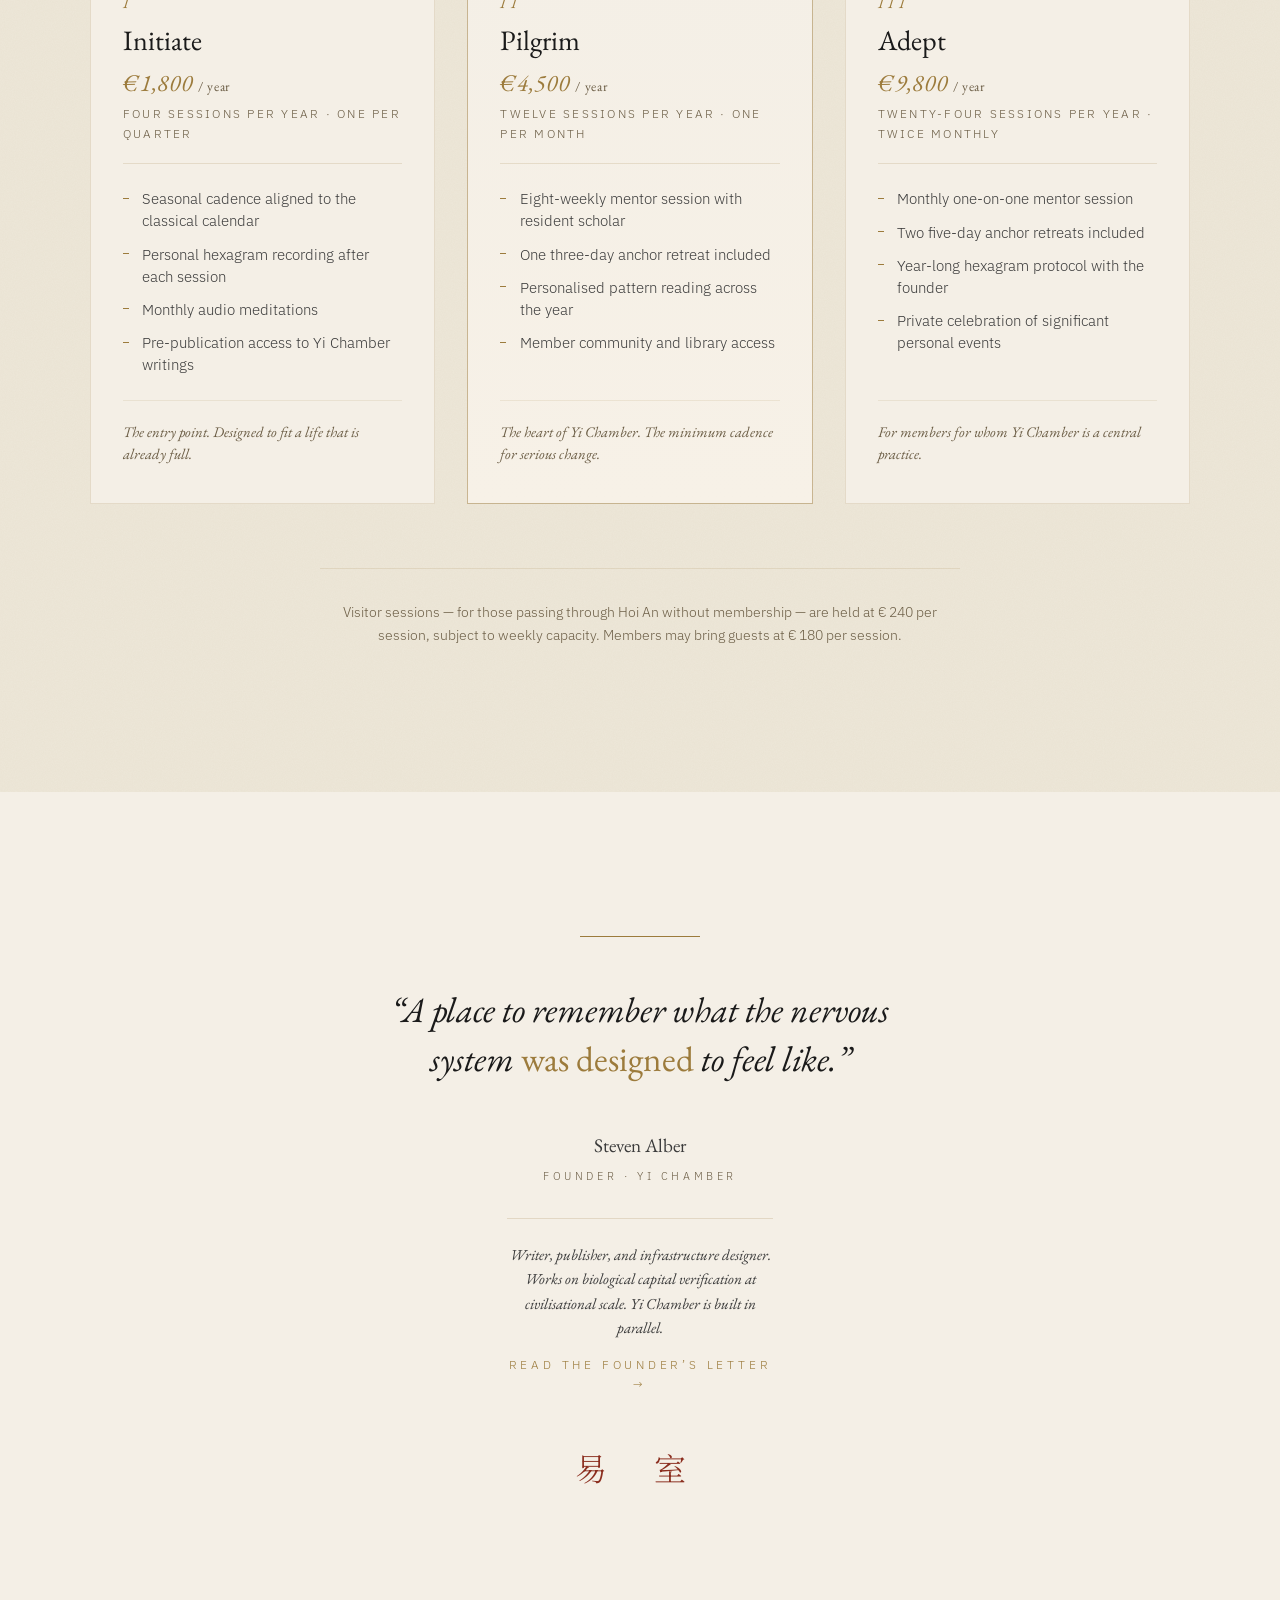
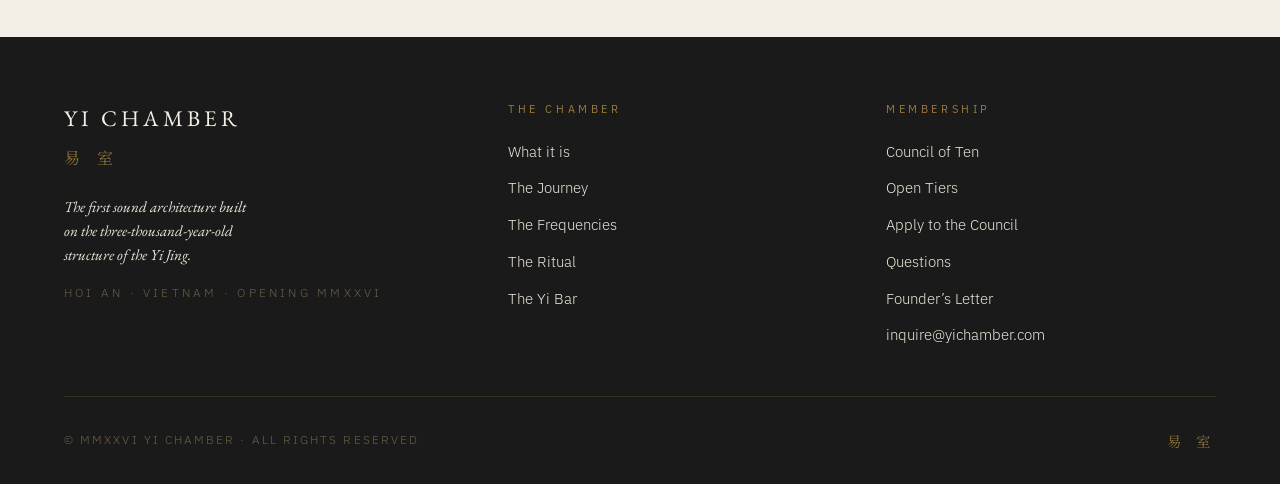
==== commit 10914314: "Add files via upload" ====
--- a/index.html
+++ b/index.html
@@ -1597,7 +1597,7 @@
     <a href="#ritual">The Ritual</a>
     <a href="#bar">The Bar</a>
     <a href="#council">Council</a>
-    <a href="#contact">Inquire</a>
+    <a href="apply.html">Apply</a>
   </nav>
 </header>
 
@@ -2004,7 +2004,7 @@
     </div>
 
     <div class="s7__cta-wrap reveal">
-      <a href="#contact" class="s7__cta">
+      <a href="apply.html" class="s7__cta">
         <span>Apply to the Council</span>
         <span class="hero__cta-arrow" aria-hidden="true"></span>
       </a>
@@ -2129,6 +2129,8 @@
       <ul>
         <li><a href="#council">Council of Ten</a></li>
         <li><a href="#tiers">Open Tiers</a></li>
+        <li><a href="apply.html">Apply to the Council</a></li>
+        <li><a href="questions.html">Questions</a></li>
         <li><a href="founder.html">Founder&rsquo;s Letter</a></li>
         <li><a href="mailto:inquire@yichamber.com">inquire@yichamber.com</a></li>
       </ul>
